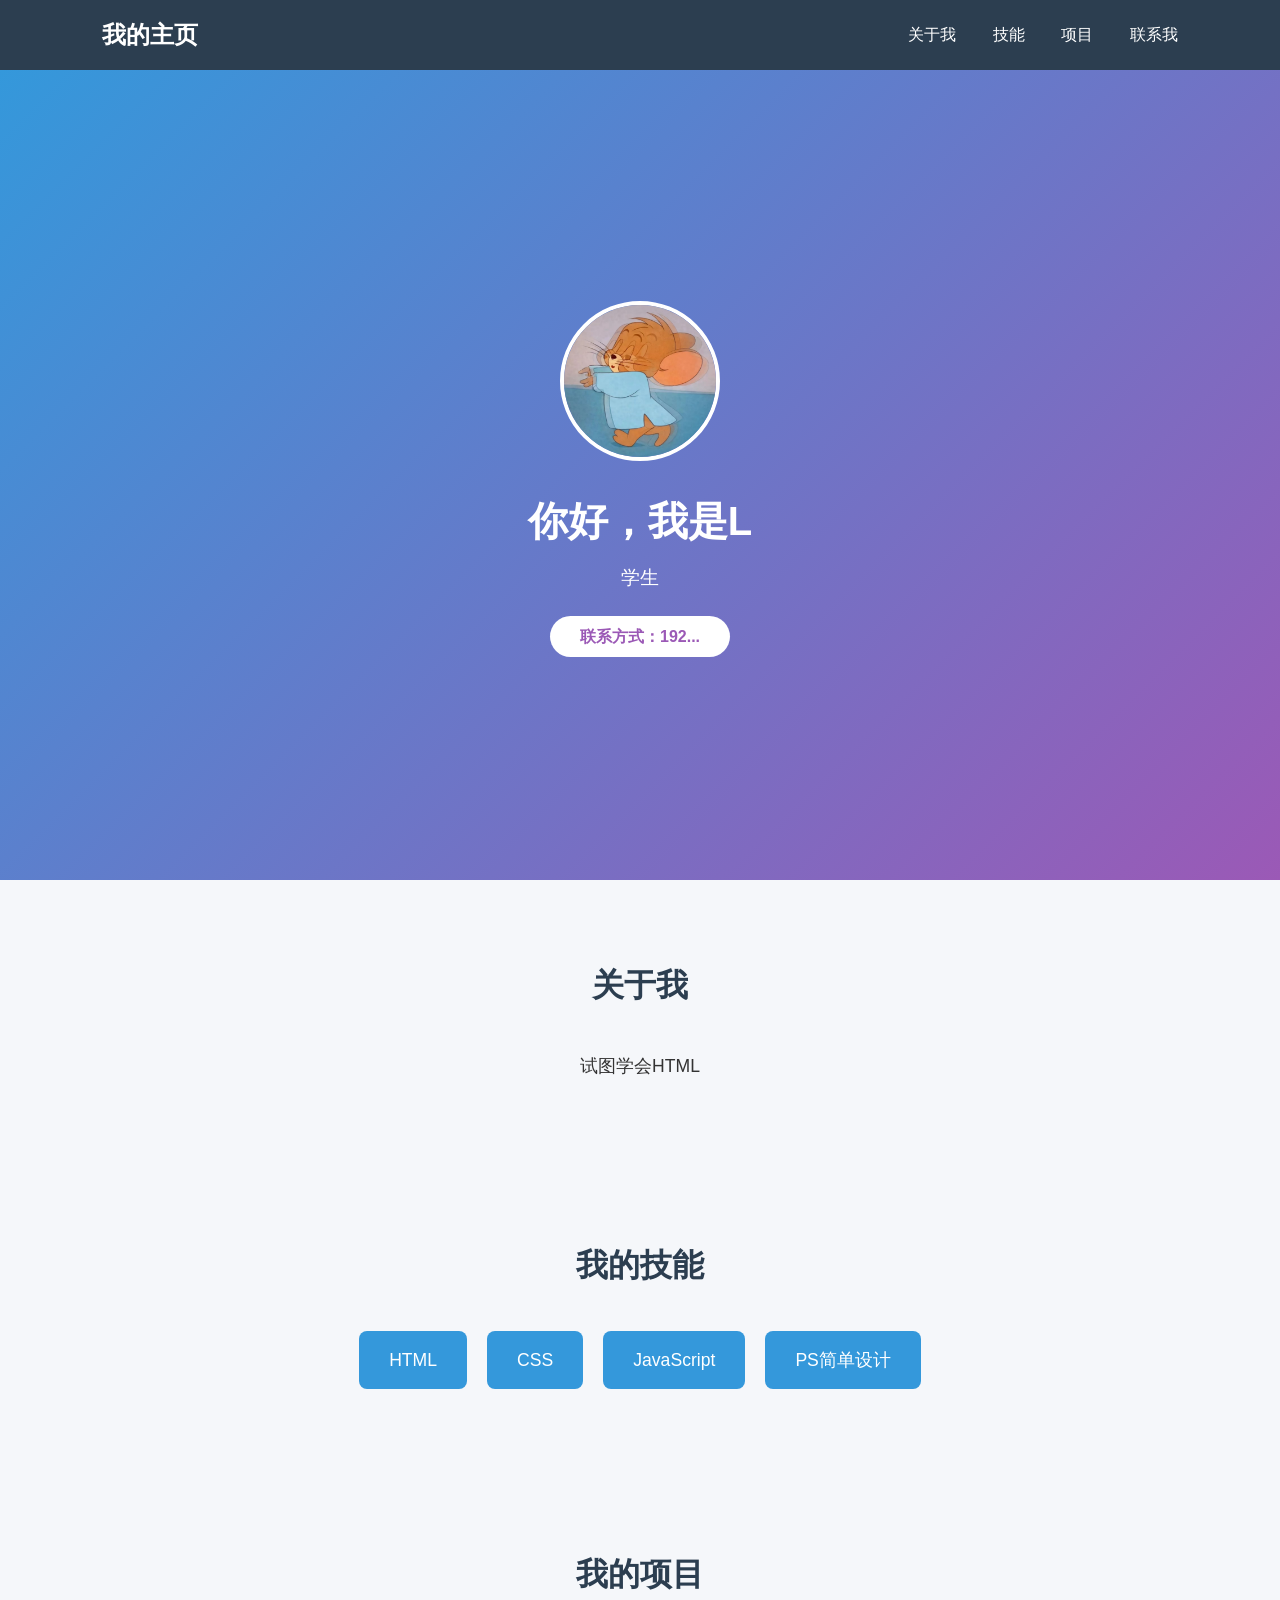
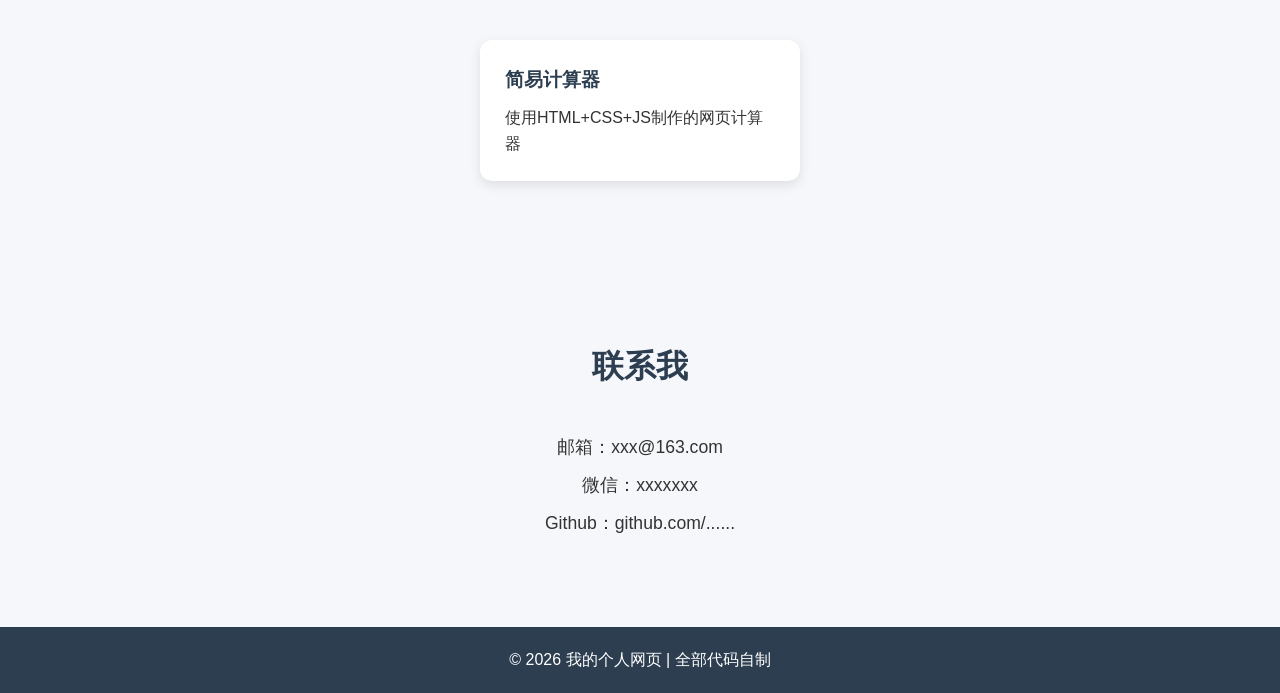
==== index.html @ bf197757 "Add files via upload" ====
<!DOCTYPE html>
<!-- 文档语言中文 -->
<html lang="zh-CN">
<head>
    <meta charset="UTF-8">
    <!-- 适配手机屏幕 -->
    <meta name="viewport" content="width=device-width, initial-scale=1.0">
    <!-- 网页标题，浏览器标签显示 -->
    <title>L的个人主页</title>
    <!-- 引入css样式文件 -->
    <link rel="stylesheet" href="style.css">
    <style>/* 全局重置，清除浏览器默认边距 */
* {
    margin: 0;
    padding: 0;
    box-sizing: border-box;
    font-family: "Microsoft YaHei", sans-serif;
}

html {
    scroll-behavior: smooth; /* 点击导航平滑滚动 */
}

body {
    background-color: #f5f7fa;
    color: #333;
    line-height: 1.6;
}

/* 导航栏 */
.navbar {
    background: #2c3e50;
    color: white;
    display: flex;
    justify-content: space-between;
    align-items: center;
    padding: 1rem 8%;
    position: sticky;
    top: 0;
    z-index: 99;
}
.nav-links a {
    color: white;
    text-decoration: none;
    margin-left: 2rem;
    transition: 0.3s;
}
.nav-links a:hover {
    color: #3498db;
}

/* 首页横幅 */
.hero {
    height: 90vh;
    background: linear-gradient(135deg, #3498db, #9b59b6);
    display: flex;
    align-items: center;
    justify-content: center;
    text-align: center;
    color: white;
}
.avatar {
    width: 160px;
    height: 160px;
    border-radius: 50%;
    border: 4px solid white;
    margin-bottom: 20px;
    object-fit: cover;
}
.hero h1 {
    font-size: 2.5rem;
    margin-bottom: 10px;
}
.hero p {
    font-size: 1.2rem;
    margin-bottom: 30px;
}
.btn {
    padding: 12px 30px;
    background: white;
    color: #9b59b6;
    text-decoration: none;
    border-radius: 30px;
    font-weight: bold;
    transition: 0.3s;
}
.btn:hover {
    background: #2c3e50;
    color: white;
}

/* 通用板块样式 */
.section {
    padding: 80px 8%;
    max-width: 1200px;
    margin: 0 auto;
}
.section-title {
    text-align: center;
    font-size: 2rem;
    margin-bottom: 40px;
    color: #2c3e50;
}
.about-text {
    font-size: 1.1rem;
    text-align: center;
    max-width: 800px;
    margin: 0 auto;
}

/* 技能布局 */
.skill-list {
    display: flex;
    gap: 20px;
    justify-content: center;
    flex-wrap: wrap;
}
.skill-item {
    background: #3498db;
    color: white;
    padding: 15px 30px;
    border-radius: 8px;
    font-size: 1.1rem;
}

/* 项目卡片 */
.project-box {
    display: flex;
    gap: 30px;
    justify-content: center;
    flex-wrap: wrap;
}
.project-card {
    background: white;
    width: 320px;
    padding: 25px;
    border-radius: 12px;
    box-shadow: 0 4px 12px rgba(0,0,0,0.1);
    transition: 0.3s;
}
.project-card:hover {
    transform: translateY(-8px);
}
.project-card h3 {
    margin-bottom: 10px;
    color: #2c3e50;
}

/* 联系板块 */
#contact {
    text-align: center;
    font-size: 1.1rem;
}
#contact p {
    margin: 10px 0;
}

/* 页脚 */
footer {
    background: #2c3e50;
    color: white;
    text-align: center;
    padding: 20px;
}

/* 手机适配（响应式） */
@media (max-width:768px) {
    .navbar {
        flex-direction: column;
        gap:15px;
    }
    .nav-links a {
        margin: 0 10px;
    }
    .hero h1 {
        font-size: 2rem;
    }
}
</style>
</head>
<body>
    <!-- 导航栏 -->
    <nav class="navbar">
        <h2 class="logo">我的主页</h2>
        <div class="nav-links">
            <a href="#about">关于我</a>
            <a href="#skill">技能</a>
            <a href="#project">项目</a>
            <a href="#contact">联系我</a>
        </div>
    </nav>

    <!-- 首页横幅 -->
    <header class="hero">
        <div class="hero-content">
            <img src="avatar.jpg" alt="头像" class="avatar">
            <h1>你好，我是L</h1>
            <p>学生</p>
            <a href="#contact" class="btn">联系方式：192...</a>
        </div>
    </header>

    <!-- 关于我 -->
    <section id="about" class="section">
        <h2 class="section-title">关于我</h2>
        <div class="about-text">
            <p>试图学会HTML</p>
        </div>
    </section>

    <!-- 技能板块 -->
    <section id="skill" class="section">
        <h2 class="section-title">我的技能</h2>
        <div class="skill-list">
            <div class="skill-item">HTML</div>
            <div class="skill-item">CSS</div>
            <div class="skill-item">JavaScript</div>
            <div class="skill-item">PS简单设计</div>
        </div>
    </section>

    <!-- 项目展示 -->
    <section id="project" class="section">
        <h2 class="section-title">我的项目</h2>
        <div class="project-box">
            <div class="project-card">
                <h3>简易计算器</h3>
                <p>使用HTML+CSS+JS制作的网页计算器</p>
            </div>
        </div>
    </section>

    <!-- 联系方式 -->
    <section id="contact" class="section">
        <h2 class="section-title">联系我</h2>
        <p>邮箱：xxx@163.com</p>
        <p>微信：xxxxxxx</p>
        <p>Github：github.com/......</p>
    </section>

    <!-- 页脚 -->
    <footer>
        <p>© 2026 我的个人网页 | 全部代码自制</p>
    </footer>

    <!-- 引入js交互文件 -->
    <script src="script.js"></script>
</body>
</html>
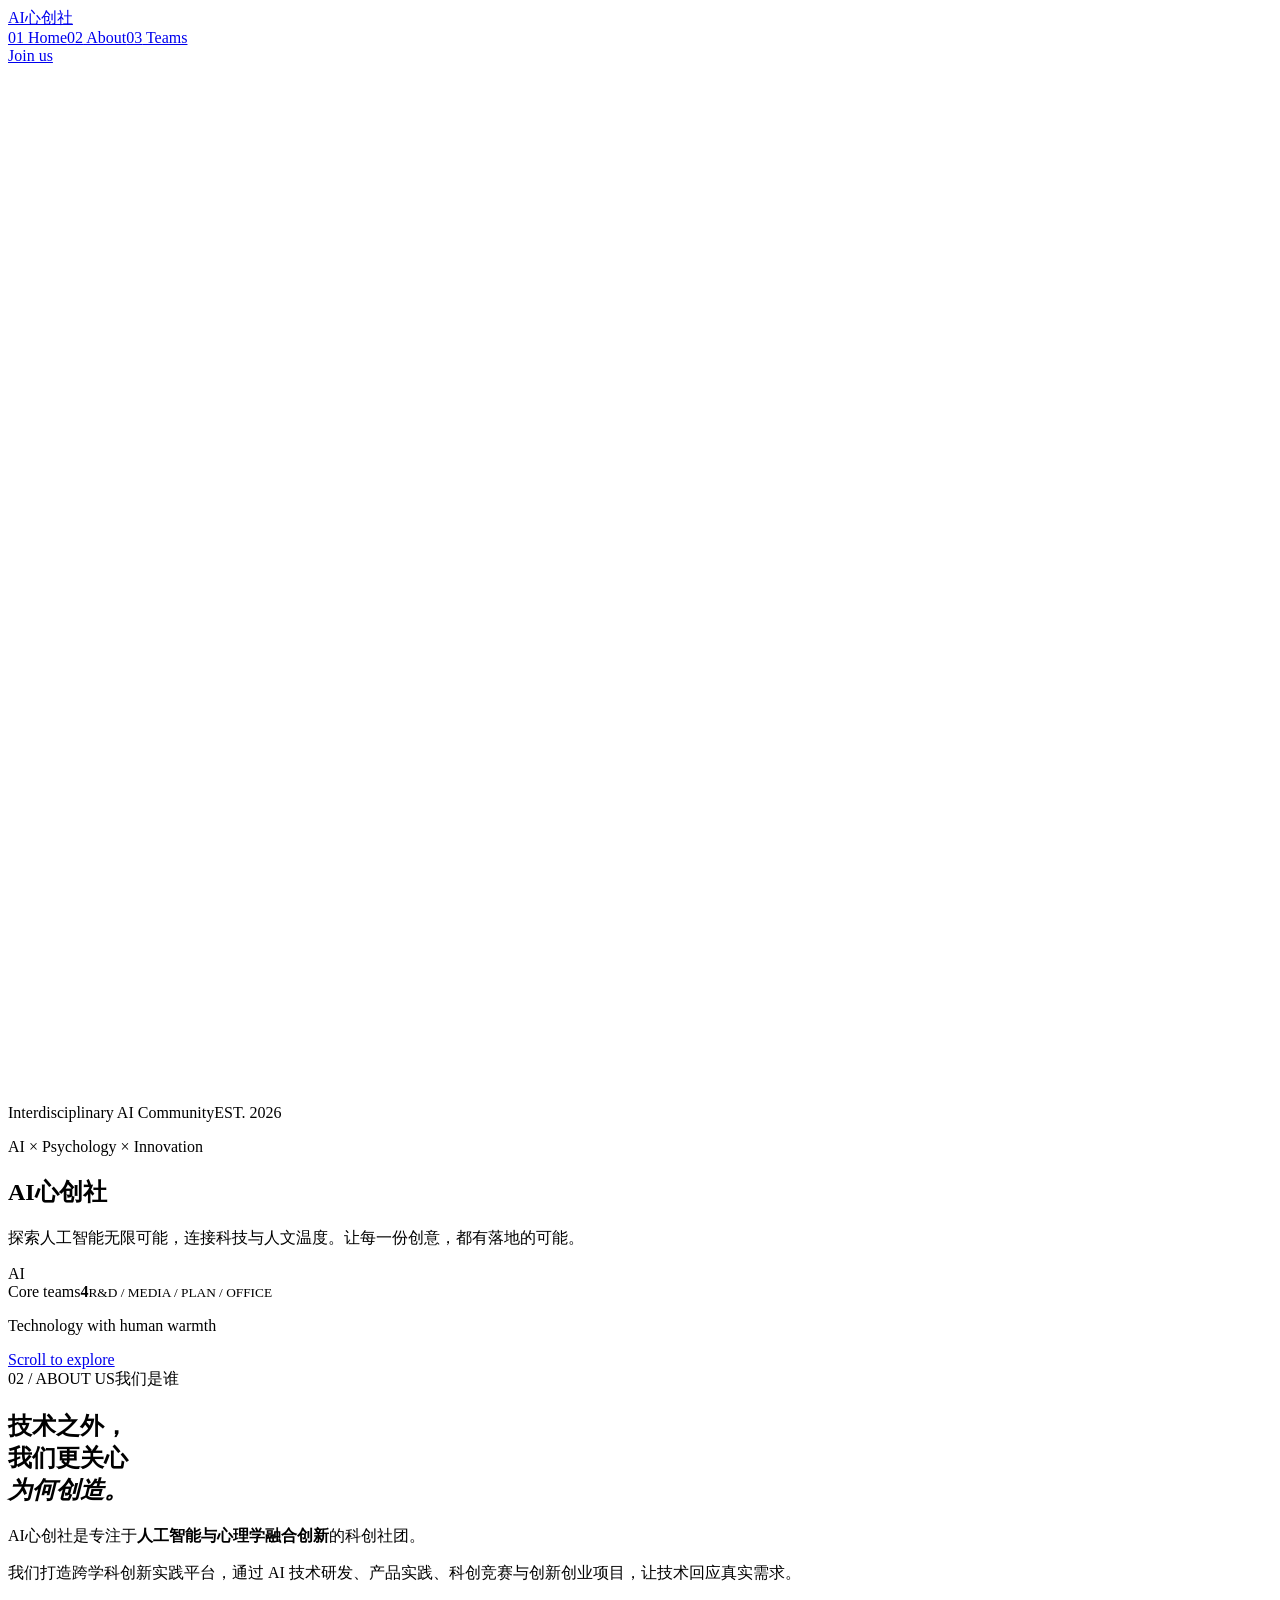
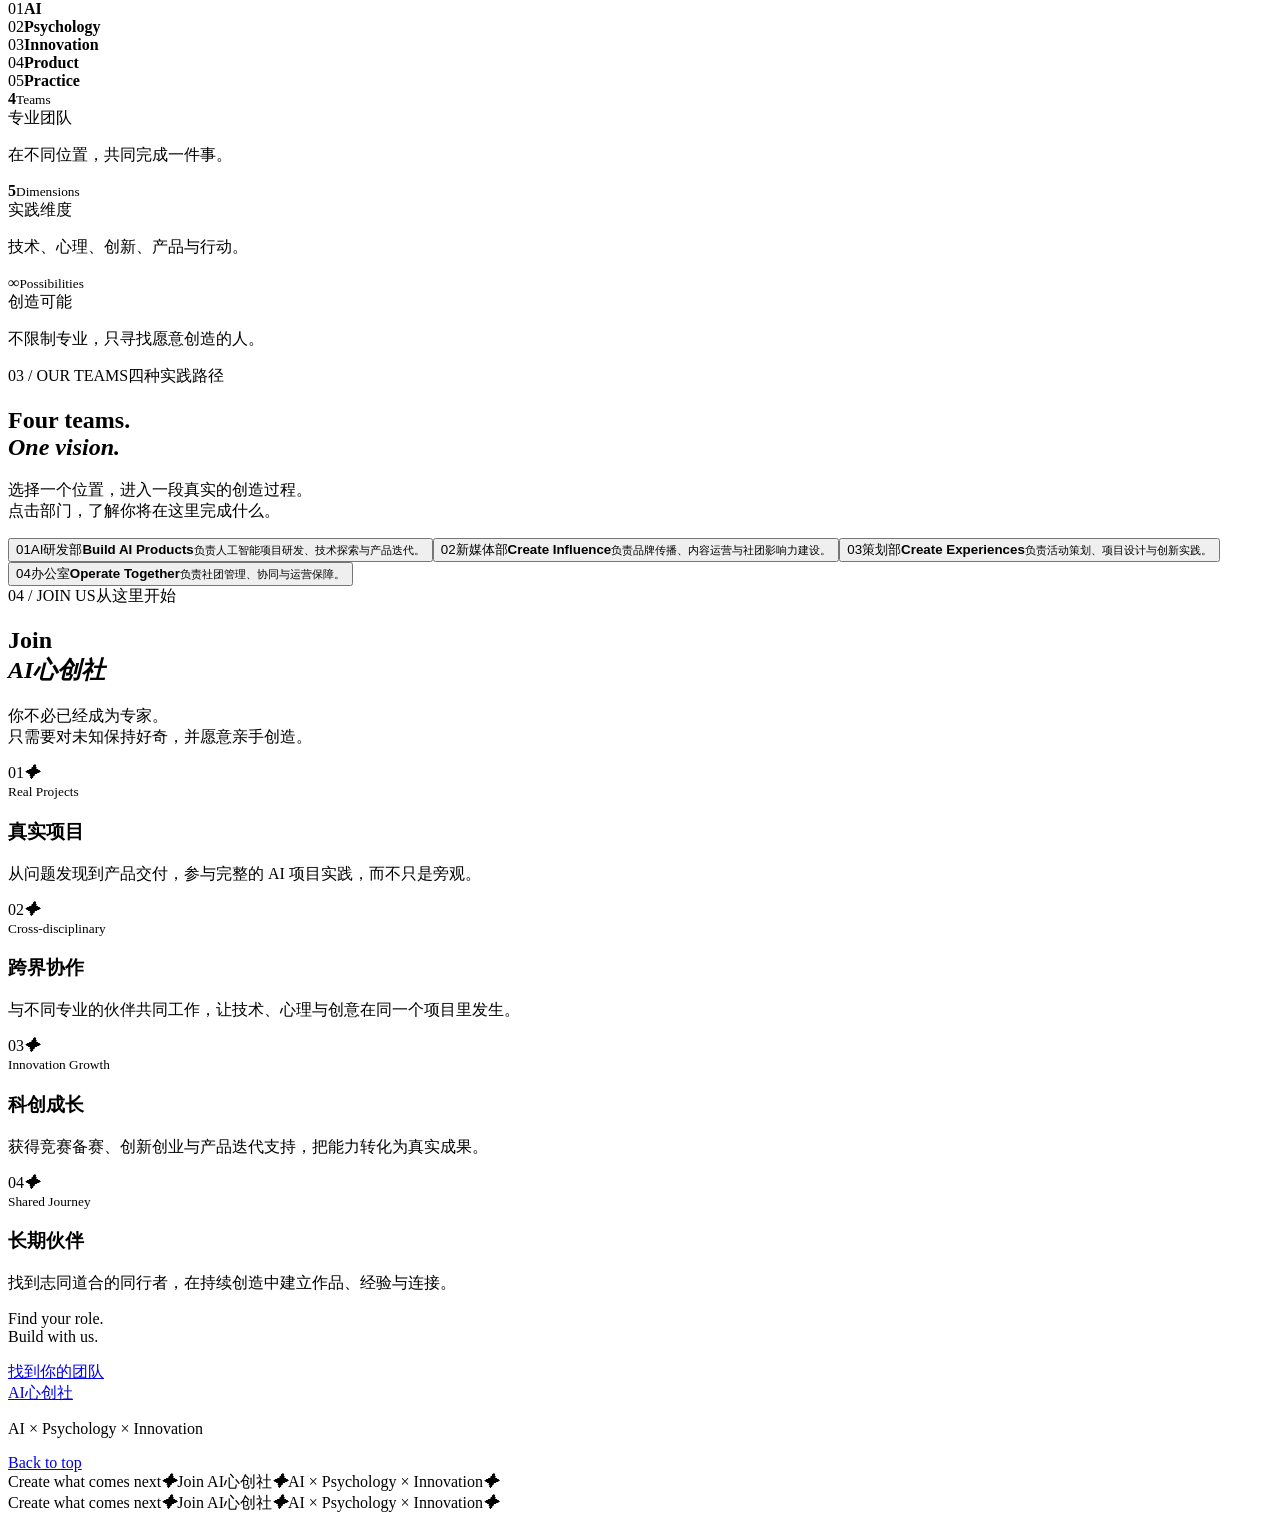
==== commit 8d6f190f: "Add files via upload" ====
--- a/index.html
+++ b/index.html
@@ -1,249 +1,595 @@
-<!DOCTYPE html>
-<!-- 文档语言中文 -->
-<html lang="zh-CN">
-<head>
-    <meta charset="UTF-8">
-    <!-- 适配手机屏幕 -->
-    <meta name="viewport" content="width=device-width, initial-scale=1.0">
-    <!-- 网页标题，浏览器标签显示 -->
-    <title>L的个人主页</title>
-    <!-- 引入css样式文件 -->
-    <link rel="stylesheet" href="style.css">
-    <style>/* 全局重置，清除浏览器默认边距 */
-* {
-    margin: 0;
-    padding: 0;
-    box-sizing: border-box;
-    font-family: "Microsoft YaHei", sans-serif;
-}
-
-html {
-    scroll-behavior: smooth; /* 点击导航平滑滚动 */
-}
-
-body {
-    background-color: #f5f7fa;
-    color: #333;
-    line-height: 1.6;
-}
-
-/* 导航栏 */
-.navbar {
-    background: #2c3e50;
-    color: white;
-    display: flex;
-    justify-content: space-between;
-    align-items: center;
-    padding: 1rem 8%;
-    position: sticky;
-    top: 0;
-    z-index: 99;
-}
-.nav-links a {
-    color: white;
-    text-decoration: none;
-    margin-left: 2rem;
-    transition: 0.3s;
-}
-.nav-links a:hover {
-    color: #3498db;
-}
-
-/* 首页横幅 */
-.hero {
-    height: 90vh;
-    background: linear-gradient(135deg, #3498db, #9b59b6);
-    display: flex;
-    align-items: center;
-    justify-content: center;
-    text-align: center;
-    color: white;
-}
-.avatar {
-    width: 160px;
-    height: 160px;
-    border-radius: 50%;
-    border: 4px solid white;
-    margin-bottom: 20px;
-    object-fit: cover;
-}
-.hero h1 {
-    font-size: 2.5rem;
-    margin-bottom: 10px;
-}
-.hero p {
-    font-size: 1.2rem;
-    margin-bottom: 30px;
-}
-.btn {
-    padding: 12px 30px;
-    background: white;
-    color: #9b59b6;
-    text-decoration: none;
-    border-radius: 30px;
-    font-weight: bold;
-    transition: 0.3s;
-}
-.btn:hover {
-    background: #2c3e50;
-    color: white;
-}
-
-/* 通用板块样式 */
-.section {
-    padding: 80px 8%;
-    max-width: 1200px;
-    margin: 0 auto;
-}
-.section-title {
-    text-align: center;
-    font-size: 2rem;
-    margin-bottom: 40px;
-    color: #2c3e50;
-}
-.about-text {
-    font-size: 1.1rem;
-    text-align: center;
-    max-width: 800px;
-    margin: 0 auto;
-}
-
-/* 技能布局 */
-.skill-list {
-    display: flex;
-    gap: 20px;
-    justify-content: center;
-    flex-wrap: wrap;
-}
-.skill-item {
-    background: #3498db;
-    color: white;
-    padding: 15px 30px;
-    border-radius: 8px;
-    font-size: 1.1rem;
-}
-
-/* 项目卡片 */
-.project-box {
-    display: flex;
-    gap: 30px;
-    justify-content: center;
-    flex-wrap: wrap;
-}
-.project-card {
-    background: white;
-    width: 320px;
-    padding: 25px;
-    border-radius: 12px;
-    box-shadow: 0 4px 12px rgba(0,0,0,0.1);
-    transition: 0.3s;
-}
-.project-card:hover {
-    transform: translateY(-8px);
-}
-.project-card h3 {
-    margin-bottom: 10px;
-    color: #2c3e50;
-}
-
-/* 联系板块 */
-#contact {
-    text-align: center;
-    font-size: 1.1rem;
-}
-#contact p {
-    margin: 10px 0;
-}
-
-/* 页脚 */
-footer {
-    background: #2c3e50;
-    color: white;
-    text-align: center;
-    padding: 20px;
-}
-
-/* 手机适配（响应式） */
-@media (max-width:768px) {
-    .navbar {
-        flex-direction: column;
-        gap:15px;
-    }
-    .nav-links a {
-        margin: 0 10px;
-    }
-    .hero h1 {
-        font-size: 2rem;
-    }
-}
-</style>
-</head>
-<body>
-    <!-- 导航栏 -->
-    <nav class="navbar">
-        <h2 class="logo">我的主页</h2>
-        <div class="nav-links">
-            <a href="#about">关于我</a>
-            <a href="#skill">技能</a>
-            <a href="#project">项目</a>
-            <a href="#contact">联系我</a>
-        </div>
-    </nav>
-
-    <!-- 首页横幅 -->
-    <header class="hero">
-        <div class="hero-content">
-            <img src="avatar.jpg" alt="头像" class="avatar">
-            <h1>你好，我是L</h1>
-            <p>学生</p>
-            <a href="#contact" class="btn">联系方式：192...</a>
-        </div>
-    </header>
-
-    <!-- 关于我 -->
-    <section id="about" class="section">
-        <h2 class="section-title">关于我</h2>
-        <div class="about-text">
-            <p>试图学会HTML</p>
-        </div>
-    </section>
-
-    <!-- 技能板块 -->
-    <section id="skill" class="section">
-        <h2 class="section-title">我的技能</h2>
-        <div class="skill-list">
-            <div class="skill-item">HTML</div>
-            <div class="skill-item">CSS</div>
-            <div class="skill-item">JavaScript</div>
-            <div class="skill-item">PS简单设计</div>
-        </div>
-    </section>
-
-    <!-- 项目展示 -->
-    <section id="project" class="section">
-        <h2 class="section-title">我的项目</h2>
-        <div class="project-box">
-            <div class="project-card">
-                <h3>简易计算器</h3>
-                <p>使用HTML+CSS+JS制作的网页计算器</p>
-            </div>
-        </div>
-    </section>
-
-    <!-- 联系方式 -->
-    <section id="contact" class="section">
-        <h2 class="section-title">联系我</h2>
-        <p>邮箱：xxx@163.com</p>
-        <p>微信：xxxxxxx</p>
-        <p>Github：github.com/......</p>
-    </section>
-
-    <!-- 页脚 -->
-    <footer>
-        <p>© 2026 我的个人网页 | 全部代码自制</p>
-    </footer>
-
-    <!-- 引入js交互文件 -->
-    <script src="script.js"></script>
-</body>
-</html>+<!doctype html>
+
+<html lang="zh-CN">
+  <head>
+    <meta http-equiv="Content-Type" content="text/html; charset=UTF-8" />
+    <meta name="viewport" content="width=device-width, initial-scale=1" />
+    <script src="./data.js"></script>
+    <link
+      rel="stylesheet"
+      href="/_next/static/chunks/10zyh~4ji06.q.css"
+      data-precedence="next"
+    />
+    <link
+      rel="preload"
+      as="script"
+      fetchpriority="low"
+      href="/_next/static/chunks/0-t57aycj0uqz.js"
+    />
+    <script
+      src="/_next/static/chunks/0.9kuvj2efgbu.js"
+      async=""
+    ></script>
+    <script
+      src="/_next/static/chunks/10mplx1qo1yfm.js"
+      async=""
+    ></script>
+    <script
+      src="/_next/static/chunks/turbopack-0pzf0-80nv63_.js"
+      async=""
+    ></script>
+    <script
+      src="/_next/static/chunks/0os4r2b_q-rny.js"
+      async=""
+    ></script>
+    <script
+      src="/_next/static/chunks/0_m5zs.unm5ku.js"
+      async=""
+    ></script>
+    <title>AI心创社｜AI × Psychology × Innovation</title>
+    <meta
+      name="description"
+      content="AI心创社是专注人工智能与心理学融合创新的高校科创社团，连接科技、人文与真实创造。"
+    />
+    <script
+      src="/_next/static/chunks/03~yq9q893hmn.js"
+      nomodule=""
+    ></script>
+  </head>
+  <body>
+    <div hidden=""><!--$--><!--/$--></div>
+    <main>
+      <nav class="site-nav" aria-label="主导航">
+        <a
+          class="brand-mark"
+          href="./#home"
+          aria-label="AI心创社首页"
+          ><span class="mark-grid" aria-hidden="true"
+            ><i></i><i></i><i></i><i></i></span
+          ><span>AI心创社</span></a
+        >
+        <div class="nav-links">
+          <a href="./#home"
+            ><span>01</span> Home</a
+          ><a href="./#about"
+            ><span>02</span> About</a
+          ><a href="./#teams"
+            ><span>03</span> Teams</a
+          >
+        </div>
+        <a class="nav-join" href="./#join"
+          >Join us<span
+            class="css-arrow css-arrow-down-right"
+            aria-hidden="true"
+          ></span
+        ></a>
+      </nav>
+      <section
+        class="hero cosmic-hero"
+        id="home"
+        aria-labelledby="hero-title"
+        style="
+          --title-rx: -1.9847022162543404deg;
+          --title-ry: 0.418448223920446deg;
+          --title-x: 0.7173398124350503px;
+          --title-y: 3.5724639892578125px;
+        "
+      >
+        <canvas
+          class="hero-canvas"
+          aria-hidden="true"
+          width="2105"
+          height="1035"
+        ></canvas>
+        <div class="hero-horizon" aria-hidden="true"></div>
+        <div class="hero-kicker hero-enter">
+          <span>Interdisciplinary AI Community</span><span>EST. 2026</span>
+        </div>
+        <div class="hero-title-wrap">
+          <p class="hero-formula hero-enter">
+            AI <span>×</span> Psychology <span>×</span> Innovation
+          </p>
+          <h1 id="hero-title" class="hero-title interactive-title hero-enter">
+            <span class="hero-char" style="--char-index: 0">A</span
+            ><span class="hero-char" style="--char-index: 1">I</span
+            ><span class="hero-char" style="--char-index: 2">心</span
+            ><span class="hero-char" style="--char-index: 3">创</span
+            ><span class="hero-char" style="--char-index: 4">社</span>
+          </h1>
+          <p class="hero-summary hero-enter">
+            探索人工智能无限可能，连接科技与人文温度。<span
+              >让每一份创意，都有落地的可能。</span
+            >
+          </p>
+        </div>
+        <div class="hero-mobile-interface" aria-hidden="true">
+          <div class="hero-mobile-orbit">
+            <span>AI</span><i></i><i></i><i></i>
+          </div>
+          <div class="hero-mobile-readout">
+            <span>Core teams</span><strong>4</strong
+            ><small>R&amp;D / MEDIA / PLAN / OFFICE</small>
+          </div>
+        </div>
+        <div class="hero-bottom hero-enter">
+          <p class="hero-footnote">Technology with human warmth</p>
+          <a
+            class="scroll-cue hero-enter"
+            href="./#about"
+            ><span>Scroll to explore</span><i aria-hidden="true"></i
+          ></a>
+        </div>
+      </section>
+      <section class="about-section" id="about" aria-labelledby="about-title">
+        <div class="section-index is-visible" data-reveal="true">
+          <span>02 / ABOUT US</span><span>我们是谁</span>
+        </div>
+        <div class="about-intro">
+          <h2
+            id="about-title"
+            class="shiny-heading shiny-heading-about is-visible"
+            data-reveal="true"
+          >
+            技术之外，<br />我们更关心<br /><em>为何创造。</em>
+          </h2>
+          <div class="about-copy is-visible" data-reveal="true">
+            <p>
+              AI心创社是专注于<strong>人工智能与心理学融合创新</strong>的科创社团。
+            </p>
+            <p>
+              我们打造跨学科创新实践平台，通过 AI
+              技术研发、产品实践、科创竞赛与创新创业项目，让技术回应真实需求。
+            </p>
+          </div>
+        </div>
+        <div class="about-words" aria-label="核心关键词">
+          <div
+            class="word-row is-visible"
+            data-reveal="true"
+            style="--delay: 0ms"
+          >
+            <span>0<!-- -->1</span><strong>AI</strong
+            ><i class="css-arrow css-arrow-up-right" aria-hidden="true"></i>
+          </div>
+          <div
+            class="word-row is-visible"
+            data-reveal="true"
+            style="--delay: 70ms"
+          >
+            <span>0<!-- -->2</span><strong>Psychology</strong
+            ><i class="css-arrow css-arrow-up-right" aria-hidden="true"></i>
+          </div>
+          <div
+            class="word-row is-visible"
+            data-reveal="true"
+            style="--delay: 140ms"
+          >
+            <span>0<!-- -->3</span><strong>Innovation</strong
+            ><i class="css-arrow css-arrow-up-right" aria-hidden="true"></i>
+          </div>
+          <div
+            class="word-row is-visible"
+            data-reveal="true"
+            style="--delay: 210ms"
+          >
+            <span>0<!-- -->4</span><strong>Product</strong
+            ><i class="css-arrow css-arrow-up-right" aria-hidden="true"></i>
+          </div>
+          <div
+            class="word-row is-visible"
+            data-reveal="true"
+            style="--delay: 280ms"
+          >
+            <span>0<!-- -->5</span><strong>Practice</strong
+            ><i class="css-arrow css-arrow-up-right" aria-hidden="true"></i>
+          </div>
+        </div>
+        <div class="about-metrics">
+          <article data-reveal="true" class="is-visible">
+            <div class="metric-value">
+              <strong>4</strong><small>Teams</small>
+            </div>
+            <span>专业团队</span>
+            <p>在不同位置，共同完成一件事。</p>
+          </article>
+          <article data-reveal="true" class="is-visible">
+            <div class="metric-value">
+              <strong>5</strong><small>Dimensions</small>
+            </div>
+            <span>实践维度</span>
+            <p>技术、心理、创新、产品与行动。</p>
+          </article>
+          <article data-reveal="true" class="is-visible">
+            <div class="metric-value">
+              <strong>∞</strong><small>Possibilities</small>
+            </div>
+            <span>创造可能</span>
+            <p>不限制专业，只寻找愿意创造的人。</p>
+          </article>
+        </div>
+      </section>
+      <section class="teams-section" id="teams" aria-labelledby="teams-title">
+        <div class="teams-sparkles" aria-hidden="true">
+          <i
+            style="
+              --spark-x: 7%;
+              --spark-y: 13%;
+              --spark-size: 3px;
+              --spark-delay: -1.2s;
+              --spark-duration: 4.8s;
+            "
+          ></i
+          ><i
+            style="
+              --spark-x: 18%;
+              --spark-y: 32%;
+              --spark-size: 2px;
+              --spark-delay: -3.4s;
+              --spark-duration: 6.1s;
+            "
+          ></i
+          ><i
+            style="
+              --spark-x: 31%;
+              --spark-y: 18%;
+              --spark-size: 4px;
+              --spark-delay: -2.1s;
+              --spark-duration: 5.4s;
+            "
+          ></i
+          ><i
+            style="
+              --spark-x: 43%;
+              --spark-y: 42%;
+              --spark-size: 2px;
+              --spark-delay: -4.7s;
+              --spark-duration: 6.8s;
+            "
+          ></i
+          ><i
+            style="
+              --spark-x: 57%;
+              --spark-y: 11%;
+              --spark-size: 3px;
+              --spark-delay: -0.8s;
+              --spark-duration: 5.9s;
+            "
+          ></i
+          ><i
+            style="
+              --spark-x: 69%;
+              --spark-y: 29%;
+              --spark-size: 2px;
+              --spark-delay: -5.2s;
+              --spark-duration: 7.1s;
+            "
+          ></i
+          ><i
+            style="
+              --spark-x: 84%;
+              --spark-y: 16%;
+              --spark-size: 4px;
+              --spark-delay: -2.9s;
+              --spark-duration: 5.2s;
+            "
+          ></i
+          ><i
+            style="
+              --spark-x: 92%;
+              --spark-y: 39%;
+              --spark-size: 2px;
+              --spark-delay: -1.7s;
+              --spark-duration: 6.4s;
+            "
+          ></i
+          ><i
+            style="
+              --spark-x: 12%;
+              --spark-y: 61%;
+              --spark-size: 2px;
+              --spark-delay: -4.1s;
+              --spark-duration: 5.7s;
+            "
+          ></i
+          ><i
+            style="
+              --spark-x: 27%;
+              --spark-y: 76%;
+              --spark-size: 4px;
+              --spark-delay: -2.5s;
+              --spark-duration: 6.6s;
+            "
+          ></i
+          ><i
+            style="
+              --spark-x: 48%;
+              --spark-y: 67%;
+              --spark-size: 3px;
+              --spark-delay: -5.6s;
+              --spark-duration: 7.2s;
+            "
+          ></i
+          ><i
+            style="
+              --spark-x: 63%;
+              --spark-y: 83%;
+              --spark-size: 2px;
+              --spark-delay: -1.4s;
+              --spark-duration: 5.5s;
+            "
+          ></i
+          ><i
+            style="
+              --spark-x: 78%;
+              --spark-y: 62%;
+              --spark-size: 3px;
+              --spark-delay: -3.8s;
+              --spark-duration: 6.2s;
+            "
+          ></i
+          ><i
+            style="
+              --spark-x: 89%;
+              --spark-y: 79%;
+              --spark-size: 4px;
+              --spark-delay: -0.4s;
+              --spark-duration: 5.8s;
+            "
+          ></i>
+        </div>
+        <div class="section-index dark-index is-visible" data-reveal="true">
+          <span>03 / OUR TEAMS</span><span>四种实践路径</span>
+        </div>
+        <div class="teams-heading">
+          <h2
+            id="teams-title"
+            class="shiny-heading shiny-heading-teams is-visible"
+            data-reveal="true"
+          >
+            Four teams.<br /><em>One vision.</em>
+          </h2>
+          <p data-reveal="true" class="is-visible">
+            选择一个位置，进入一段真实的创造过程。<br />点击部门，了解你将在这里完成什么。
+          </p>
+        </div>
+        <div class="department-list">
+          <button
+            class="department-row is-visible"
+            type="button"
+            data-reveal="true"
+            style="--delay: 0ms"
+            aria-label="查看AI研发部详情"
+          >
+            <span class="department-number">01</span
+            ><span class="department-name">AI研发部</span
+            ><span class="department-info"
+              ><strong>Build AI Products</strong
+              ><small>负责人工智能项目研发、技术探索与产品迭代。</small></span
+            ><span
+              class="department-arrow css-arrow css-arrow-up-right"
+              aria-hidden="true"
+            ></span></button
+          ><button
+            class="department-row is-visible"
+            type="button"
+            data-reveal="true"
+            style="--delay: 80ms"
+            aria-label="查看新媒体部详情"
+          >
+            <span class="department-number">02</span
+            ><span class="department-name">新媒体部</span
+            ><span class="department-info"
+              ><strong>Create Influence</strong
+              ><small>负责品牌传播、内容运营与社团影响力建设。</small></span
+            ><span
+              class="department-arrow css-arrow css-arrow-up-right"
+              aria-hidden="true"
+            ></span></button
+          ><button
+            class="department-row is-visible"
+            type="button"
+            data-reveal="true"
+            style="--delay: 160ms"
+            aria-label="查看策划部详情"
+          >
+            <span class="department-number">03</span
+            ><span class="department-name">策划部</span
+            ><span class="department-info"
+              ><strong>Create Experiences</strong
+              ><small>负责活动策划、项目设计与创新实践。</small></span
+            ><span
+              class="department-arrow css-arrow css-arrow-up-right"
+              aria-hidden="true"
+            ></span></button
+          ><button
+            class="department-row is-visible"
+            type="button"
+            data-reveal="true"
+            style="--delay: 240ms"
+            aria-label="查看办公室详情"
+          >
+            <span class="department-number">04</span
+            ><span class="department-name">办公室</span
+            ><span class="department-info"
+              ><strong>Operate Together</strong
+              ><small>负责社团管理、协同与运营保障。</small></span
+            ><span
+              class="department-arrow css-arrow css-arrow-up-right"
+              aria-hidden="true"
+            ></span>
+          </button>
+        </div>
+      </section>
+      <section class="join-section" id="join" aria-labelledby="join-title">
+        <div class="join-top">
+          <div class="section-index join-index is-visible" data-reveal="true">
+            <span>04 / JOIN US</span><span>从这里开始</span>
+          </div>
+          <h2
+            id="join-title"
+            class="shiny-heading shiny-heading-join is-visible"
+            data-reveal="true"
+          >
+            Join<br /><em>AI心创社</em>
+          </h2>
+          <p class="join-lead is-visible" data-reveal="true">
+            你不必已经成为专家。<br />只需要对未知保持好奇，并愿意亲手创造。
+          </p>
+        </div>
+        <div class="benefit-grid">
+          <article
+            class="benefit-card is-visible"
+            data-reveal="true"
+            style="--delay: 0ms"
+          >
+            <div><span>01</span><i aria-hidden="true">✦</i></div>
+            <small>Real Projects</small>
+            <h3>真实项目</h3>
+            <p>从问题发现到产品交付，参与完整的 AI 项目实践，而不只是旁观。</p>
+          </article>
+          <article
+            class="benefit-card is-visible"
+            data-reveal="true"
+            style="--delay: 80ms"
+          >
+            <div><span>02</span><i aria-hidden="true">✦</i></div>
+            <small>Cross-disciplinary</small>
+            <h3>跨界协作</h3>
+            <p>
+              与不同专业的伙伴共同工作，让技术、心理与创意在同一个项目里发生。
+            </p>
+          </article>
+          <article
+            class="benefit-card is-visible"
+            data-reveal="true"
+            style="--delay: 160ms"
+          >
+            <div><span>03</span><i aria-hidden="true">✦</i></div>
+            <small>Innovation Growth</small>
+            <h3>科创成长</h3>
+            <p>获得竞赛备赛、创新创业与产品迭代支持，把能力转化为真实成果。</p>
+          </article>
+          <article
+            class="benefit-card is-visible"
+            data-reveal="true"
+            style="--delay: 240ms"
+          >
+            <div><span>04</span><i aria-hidden="true">✦</i></div>
+            <small>Shared Journey</small>
+            <h3>长期伙伴</h3>
+            <p>找到志同道合的同行者，在持续创造中建立作品、经验与连接。</p>
+          </article>
+        </div>
+        <div class="closing-statement is-visible" data-reveal="true">
+          <p>Find your role.<br />Build with us.</p>
+          <a href="./#teams"
+            >找到你的团队<span
+              class="css-arrow css-arrow-up-right"
+              aria-hidden="true"
+            ></span
+          ></a>
+        </div>
+        <footer>
+          <a
+            class="brand-mark footer-mark"
+            href="./#home"
+            ><span class="mark-grid" aria-hidden="true"
+              ><i></i><i></i><i></i><i></i></span
+            ><span>AI心创社</span></a
+          >
+          <p>AI × Psychology × Innovation</p>
+          <a href="./#home"
+            >Back to top<span
+              class="css-arrow css-arrow-up"
+              aria-hidden="true"
+            ></span
+          ></a>
+        </footer>
+        <div class="footer-motion" aria-label="创造下一种可能，加入AI心创社">
+          <div class="footer-motion-track" aria-hidden="true">
+            <div class="footer-motion-group">
+              <span>Create what comes next</span><i>✦</i
+              ><span>Join AI心创社</span><i>✦</i
+              ><span>AI × Psychology × Innovation</span><i>✦</i>
+            </div>
+            <div class="footer-motion-group">
+              <span>Create what comes next</span><i>✦</i
+              ><span>Join AI心创社</span><i>✦</i
+              ><span>AI × Psychology × Innovation</span><i>✦</i>
+            </div>
+          </div>
+          <div class="footer-motion-scan" aria-hidden="true"></div>
+        </div>
+      </section>
+    </main>
+    <!--$--><!--/$-->
+    <script
+      src="/_next/static/chunks/0-t57aycj0uqz.js"
+      id="_R_"
+      async=""
+    ></script>
+    <script>
+      (self.__next_f = self.__next_f || []).push([0]);
+    </script>
+    <script>
+      self.__next_f.push([
+        1,
+        '1:"$Sreact.fragment"\n2:I[28270,["/_next/static/chunks/0os4r2b_q-rny.js"],"default"]\n3:I[7640,["/_next/static/chunks/0os4r2b_q-rny.js"],"default"]\n4:I[22789,["/_next/static/chunks/0os4r2b_q-rny.js"],"ClientPageRoot"]\n5:I[31713,["/_next/static/chunks/0os4r2b_q-rny.js","/_next/static/chunks/0_m5zs.unm5ku.js"],"default"]\n8:I[84080,["/_next/static/chunks/0os4r2b_q-rny.js"],"OutletBoundary"]\n9:"$Sreact.suspense"\nb:I[84080,["/_next/static/chunks/0os4r2b_q-rny.js"],"ViewportBoundary"]\nd:I[84080,["/_next/static/chunks/0os4r2b_q-rny.js"],"MetadataBoundary"]\nf:I[48574,["/_next/static/chunks/0os4r2b_q-rny.js"],"default",1]\n:HL["/_next/static/chunks/10zyh~4ji06.q.css","style"]\n',
+      ]);
+    </script>
+    <script>
+      self.__next_f.push([
+        1,
+        '0:{"P":null,"c":["",""],"q":"","i":false,"f":[[["",{"children":["__PAGE__",{}]},"$undefined","$undefined",16],[["$","$1","c",{"children":[[["$","link","0",{"rel":"stylesheet","href":"/_next/static/chunks/10zyh~4ji06.q.css","precedence":"next","crossOrigin":"$undefined","nonce":"$undefined"}],["$","script","script-0",{"src":"/_next/static/chunks/0os4r2b_q-rny.js","async":true,"nonce":"$undefined"}]],["$","html",null,{"lang":"zh-CN","children":["$","body",null,{"children":["$","$L2",null,{"parallelRouterKey":"children","error":"$undefined","errorStyles":"$undefined","errorScripts":"$undefined","template":["$","$L3",null,{}],"templateStyles":"$undefined","templateScripts":"$undefined","notFound":[[["$","title",null,{"children":"404: This page could not be found."}],["$","div",null,{"style":{"fontFamily":"system-ui,\\"Segoe UI\\",Roboto,Helvetica,Arial,sans-serif,\\"Apple Color Emoji\\",\\"Segoe UI Emoji\\"","height":"100vh","textAlign":"center","display":"flex","flexDirection":"column","alignItems":"center","justifyContent":"center"},"children":["$","div",null,{"children":[["$","style",null,{"dangerouslySetInnerHTML":{"__html":"body{color:#000;background:#fff;margin:0}.next-error-h1{border-right:1px solid rgba(0,0,0,.3)}@media (prefers-color-scheme:dark){body{color:#fff;background:#000}.next-error-h1{border-right:1px solid rgba(255,255,255,.3)}}"}}],["$","h1",null,{"className":"next-error-h1","style":{"display":"inline-block","margin":"0 20px 0 0","padding":"0 23px 0 0","fontSize":24,"fontWeight":500,"verticalAlign":"top","lineHeight":"49px"},"children":404}],["$","div",null,{"style":{"display":"inline-block"},"children":["$","h2",null,{"style":{"fontSize":14,"fontWeight":400,"lineHeight":"49px","margin":0},"children":"This page could not be found."}]}]]}]}]],[]],"forbidden":"$undefined","unauthorized":"$undefined"}]}]}]]}],{"children":[["$","$1","c",{"children":[["$","$L4",null,{"Component":"$5","serverProvidedParams":{"searchParams":{},"params":{},"promises":["$@6","$@7"]}}],[["$","script","script-0",{"src":"/_next/static/chunks/0_m5zs.unm5ku.js","async":true,"nonce":"$undefined"}]],["$","$L8",null,{"children":["$","$9",null,{"name":"Next.MetadataOutlet","children":"$@a"}]}]]}],{},null,false,null]},null,false,null],["$","$1","h",{"children":[null,["$","$Lb",null,{"children":"$Lc"}],["$","div",null,{"hidden":true,"children":["$","$Ld",null,{"children":["$","$9",null,{"name":"Next.Metadata","children":"$Le"}]}]}],null]}],false]],"m":"$undefined","G":["$f",[["$","link","0",{"rel":"stylesheet","href":"/_next/static/chunks/10zyh~4ji06.q.css","precedence":"next","crossOrigin":"$undefined","nonce":"$undefined"}]]],"S":true,"h":null,"s":"$undefined","l":"$undefined","p":"$undefined","d":"$undefined","b":"ixcg5j-PX40xNrWGOPCKy"}\n',
+      ]);
+    </script>
+    <script>
+      self.__next_f.push([
+        1,
+        '6:{}\n7:"$0:f:0:1:1:children:0:props:children:0:props:serverProvidedParams:params"\n',
+      ]);
+    </script>
+    <script>
+      self.__next_f.push([
+        1,
+        'c:[["$","meta","0",{"charSet":"utf-8"}],["$","meta","1",{"name":"viewport","content":"width=device-width, initial-scale=1"}]]\n',
+      ]);
+    </script>
+    <script>
+      self.__next_f.push([
+        1,
+        'a:null\ne:[["$","title","0",{"children":"AI心创社｜AI × Psychology × Innovation"}],["$","meta","1",{"name":"description","content":"AI心创社是专注人工智能与心理学融合创新的高校科创社团，连接科技、人文与真实创造。"}]]\n',
+      ]);
+    </script>
+    <next-route-announcer style="position: absolute"
+      ><template shadowrootmode="open"
+        ><div
+          aria-live="assertive"
+          id="__next-route-announcer__"
+          role="alert"
+          style="
+            position: absolute;
+            border: 0px;
+            height: 1px;
+            margin: -1px;
+            padding: 0px;
+            width: 1px;
+            clip: rect(0px, 0px, 0px, 0px);
+            overflow: hidden;
+            white-space: nowrap;
+            overflow-wrap: normal;
+          "
+        ></div></template
+    ></next-route-announcer>
+  </body>
+</html>
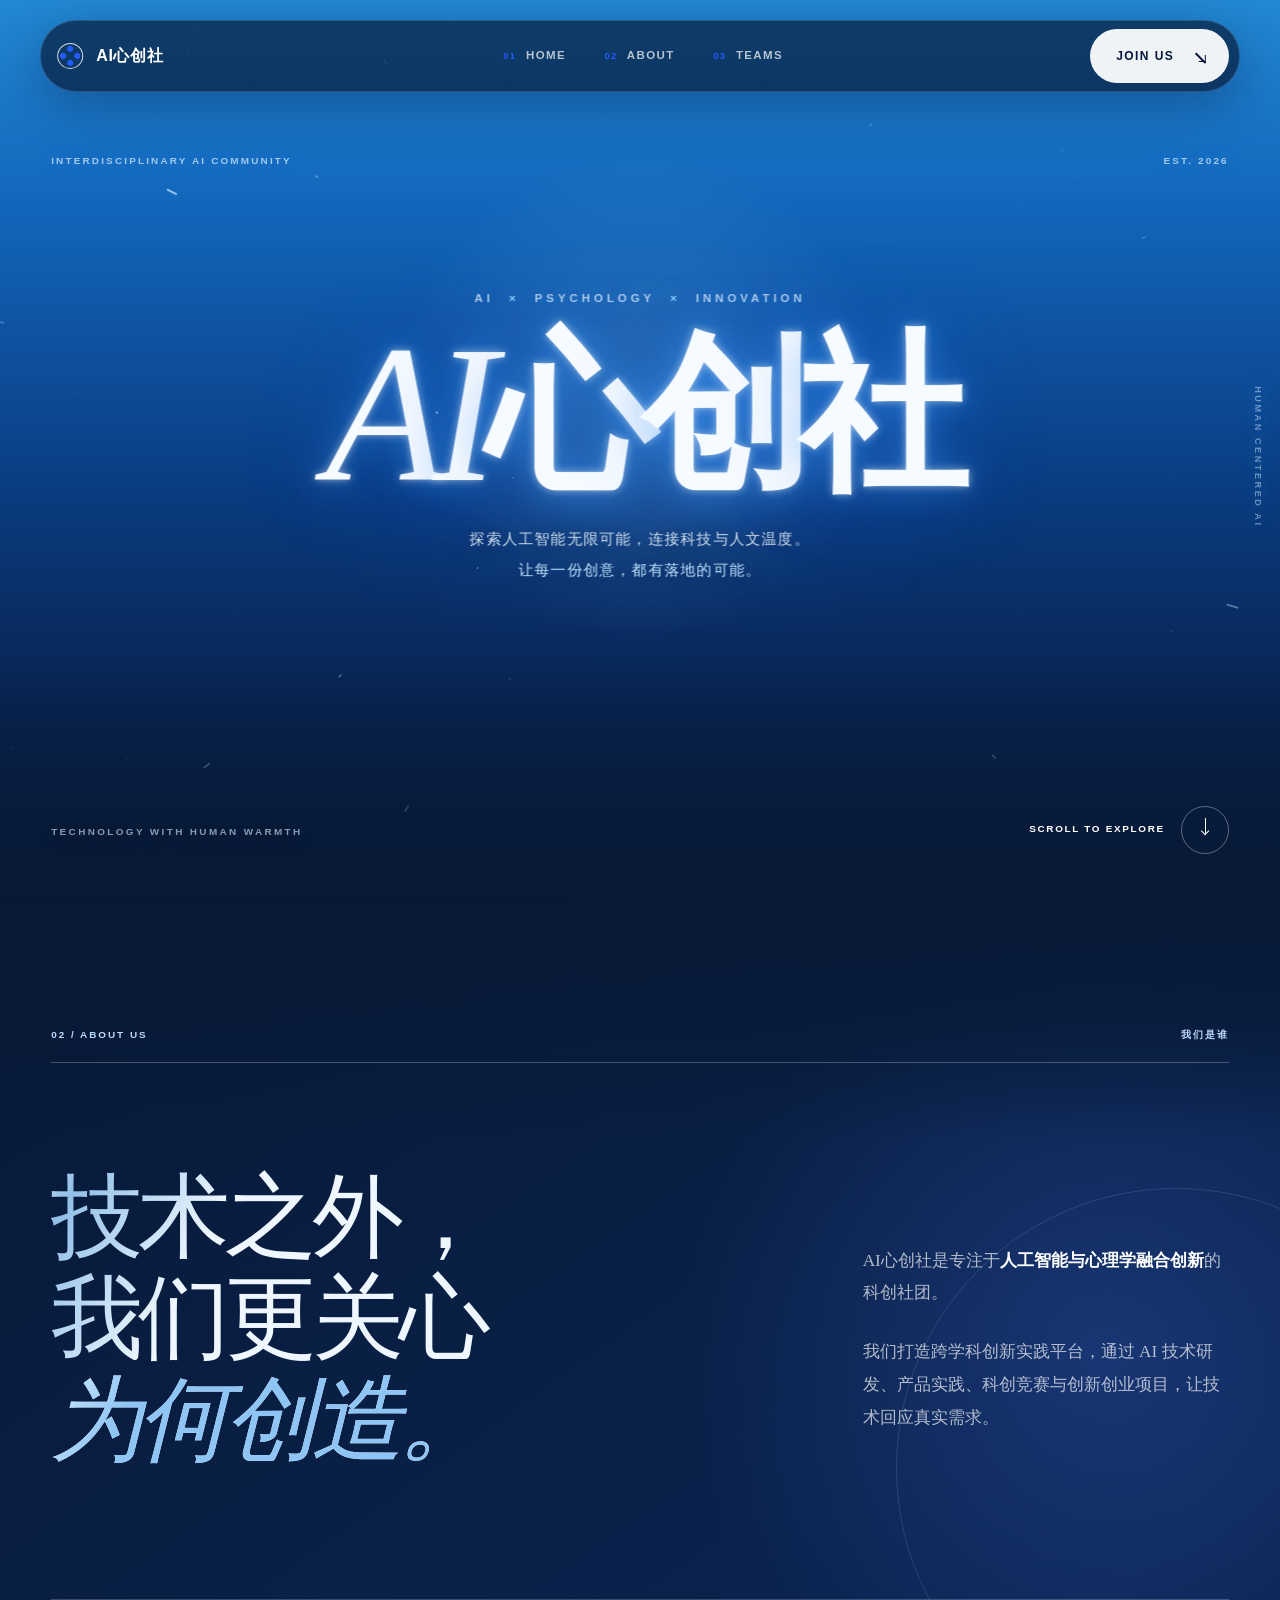
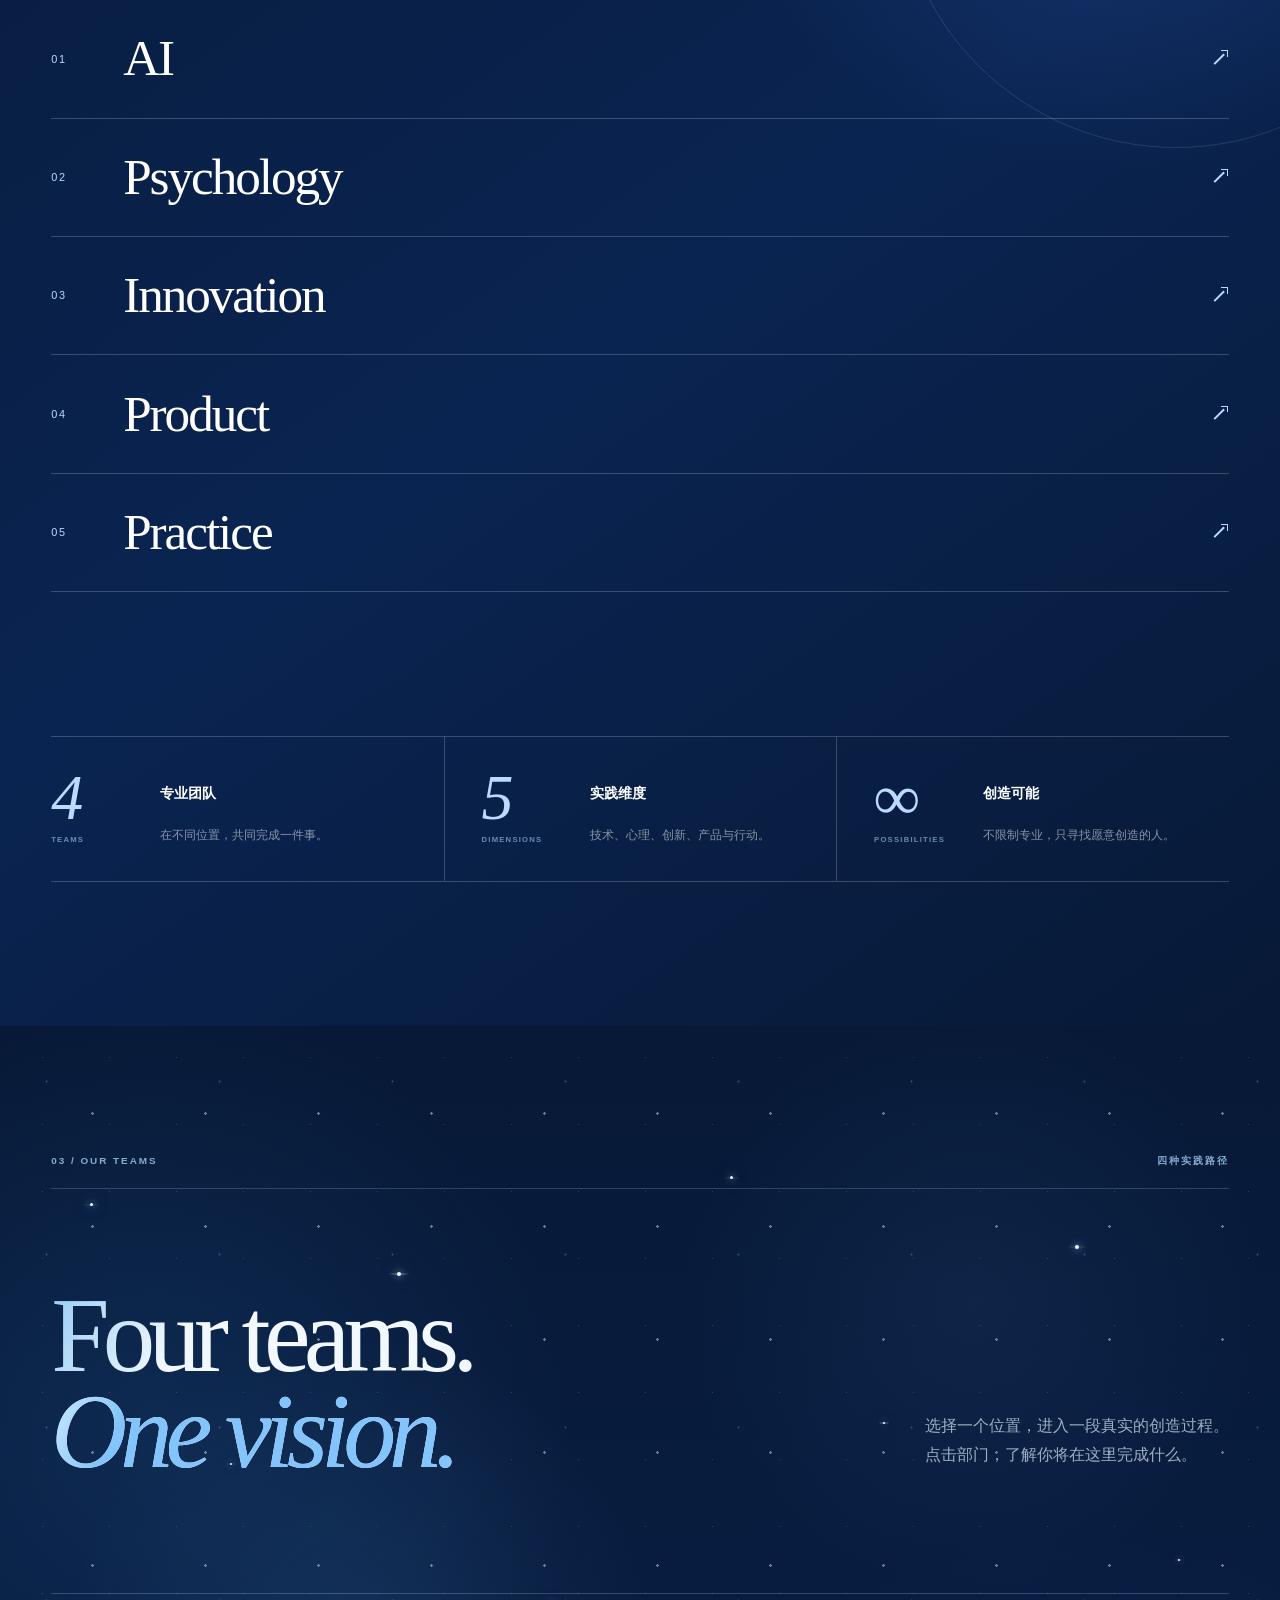
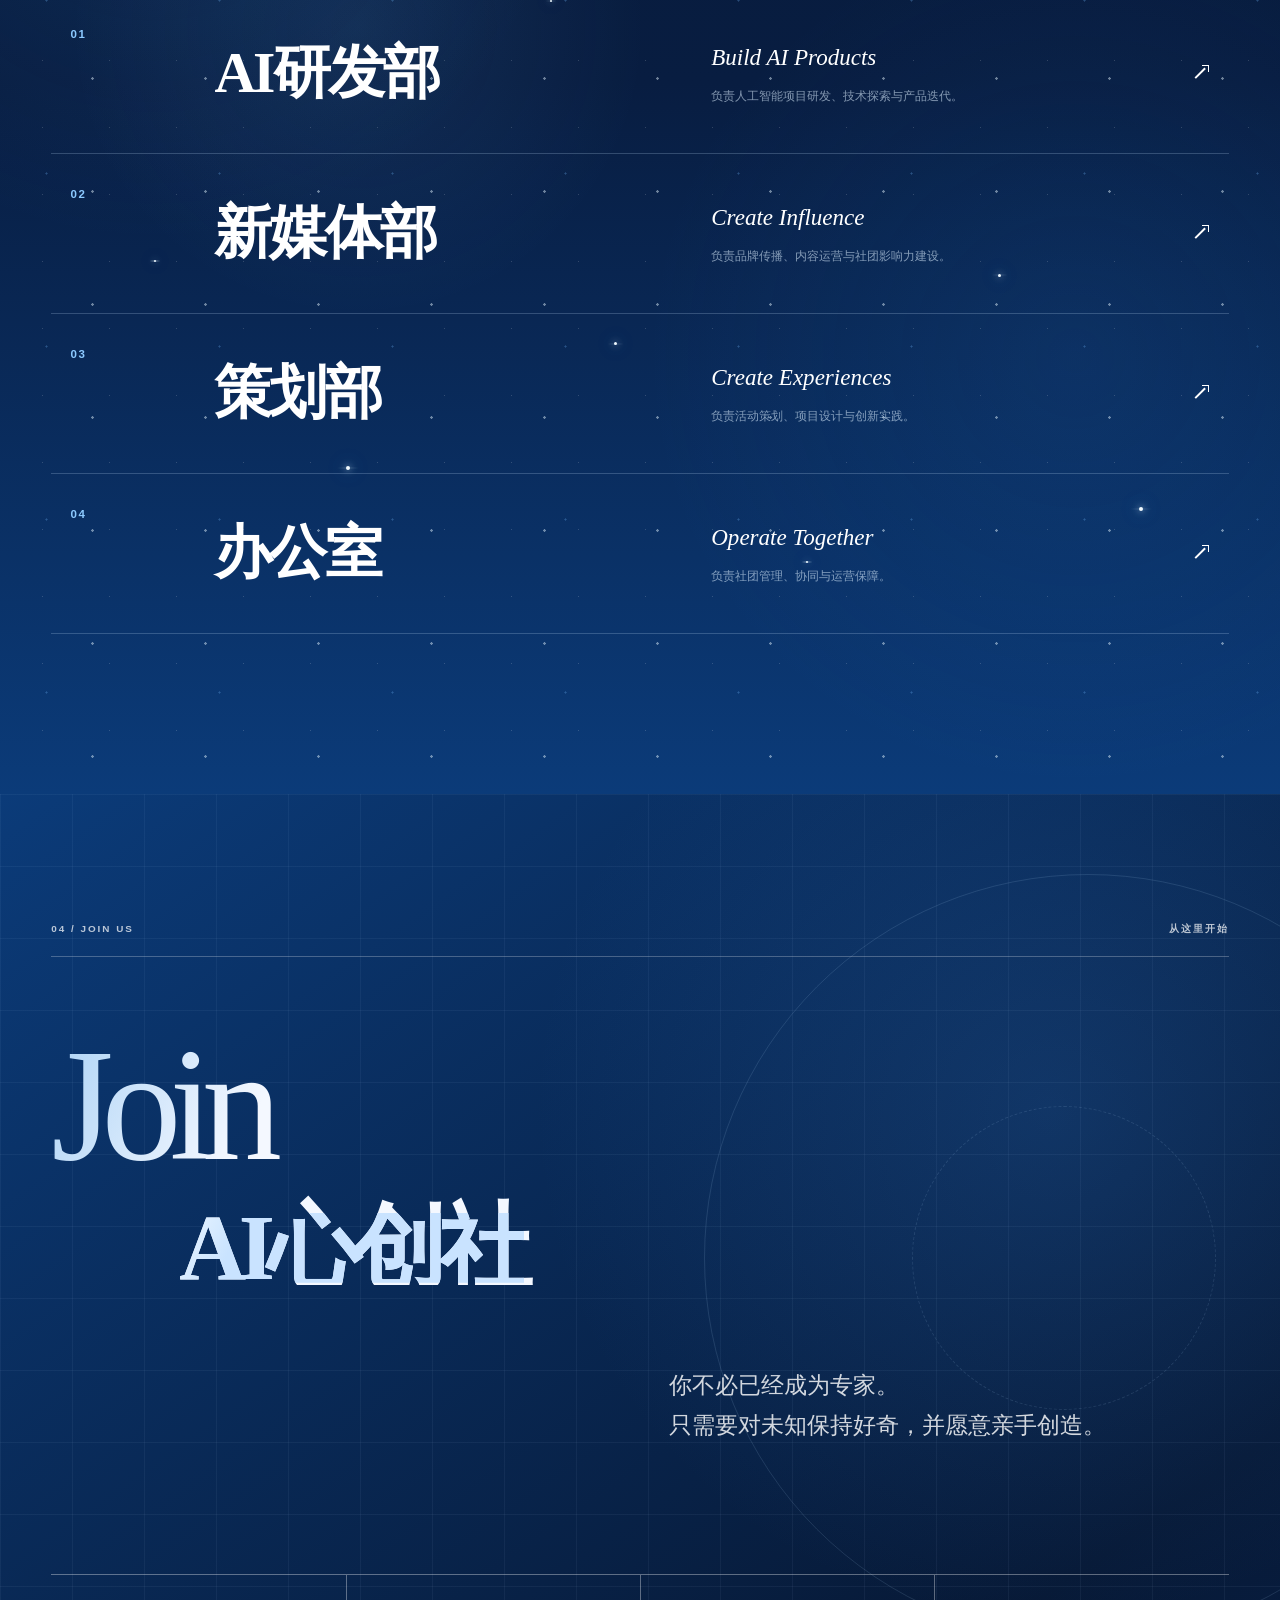
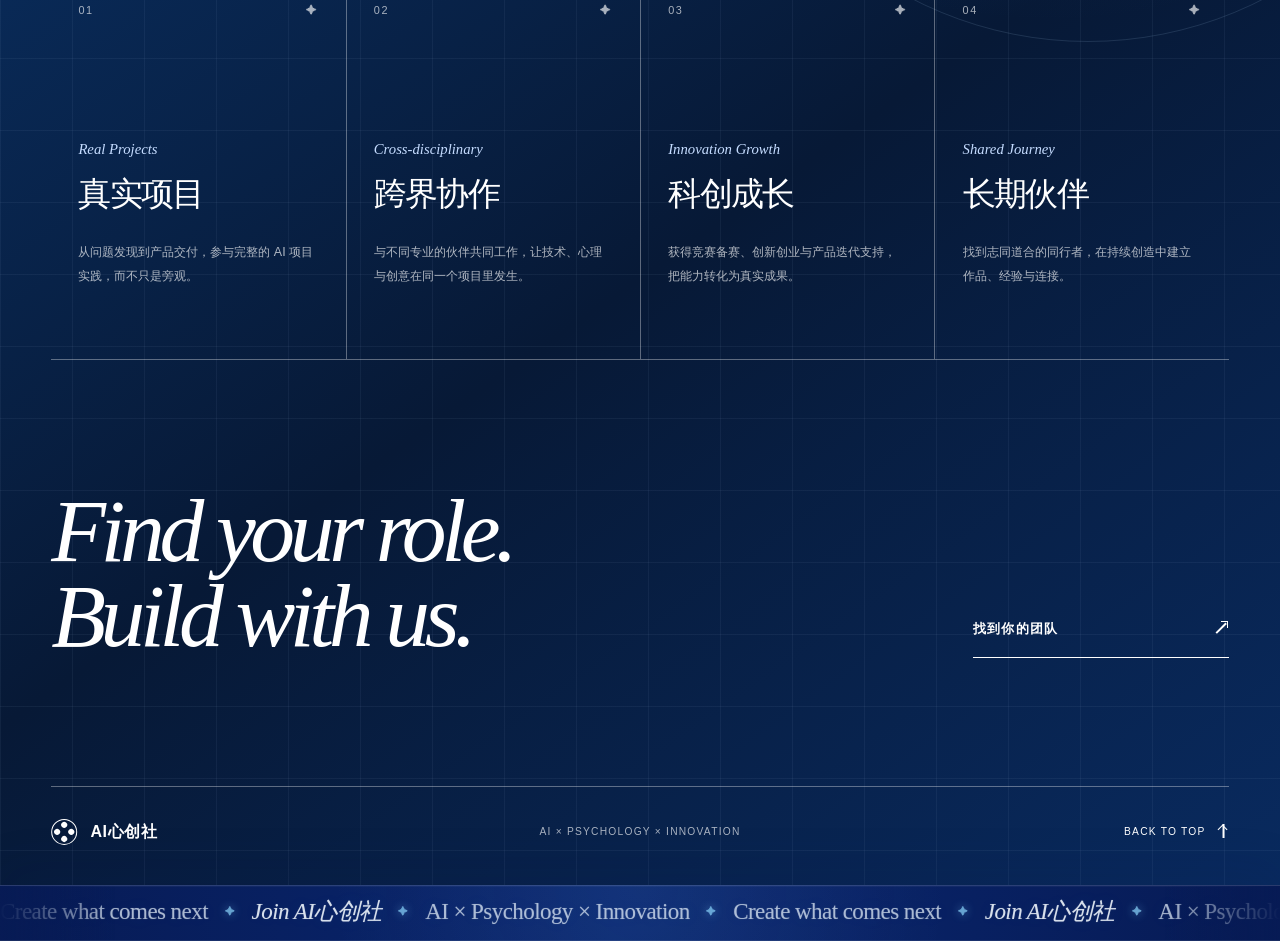
==== commit 77a5bf62: "Add files via upload" ====
--- a/index.html
+++ b/index.html
@@ -4,47 +4,41171 @@
   <head>
     <meta http-equiv="Content-Type" content="text/html; charset=UTF-8" />
     <meta name="viewport" content="width=device-width, initial-scale=1" />
-    <script src="./data.js"></script>
-    <link
-      rel="stylesheet"
-      href="/_next/static/chunks/10zyh~4ji06.q.css"
-      data-precedence="next"
-    />
-    <link
-      rel="preload"
-      as="script"
-      fetchpriority="low"
-      href="/_next/static/chunks/0-t57aycj0uqz.js"
-    />
-    <script
-      src="/_next/static/chunks/0.9kuvj2efgbu.js"
-      async=""
-    ></script>
-    <script
-      src="/_next/static/chunks/10mplx1qo1yfm.js"
-      async=""
-    ></script>
-    <script
-      src="/_next/static/chunks/turbopack-0pzf0-80nv63_.js"
-      async=""
-    ></script>
-    <script
-      src="/_next/static/chunks/0os4r2b_q-rny.js"
-      async=""
-    ></script>
-    <script
-      src="/_next/static/chunks/0_m5zs.unm5ku.js"
-      async=""
-    ></script>
+    <script>
+(function () {
+  try {
+    var real = Object.getOwnPropertyDescriptor(Document.prototype, "currentScript");
+    var fake = null;
+    Object.defineProperty(document, "currentScript", {
+      configurable: true,
+      get: function () {
+        if (fake) return fake;
+        return real && real.get ? real.get.call(document) : null;
+      },
+    });
+    // 用真实的 <script> 元素伪装，满足 Next.js 的
+    // `document.currentScript instanceof HTMLScriptElement` 与 src 含 /_next/ 校验。
+    window.__AIX_CUR = function (src) {
+      if (!src) {
+        fake = null;
+        return;
+      }
+      var el = document.createElement("script");
+      el.src = src;
+      fake = el;
+    };
+  } catch (e) {
+    window.__AIX_CUR = function () {};
+  }
+})();
+    </script>
+    <script>
+/**
+ * AI心创社 · 站点内容数据
+ * ============================================================
+ * 这份文件集中存放页面上的「业务内容」，日常改文案 / 换部门 /
+ * 调整权益，只改这里即可，无需改动其它代码。
+ *
+ * 页面 JS 会读取 window.AIX_DATA 来渲染内容，因此本文件必须
+ * 在页面脚本之前加载（已放在 <head> 最前）。
+ */
+(function (global) {
+  "use strict";
+
+  global.AIX_DATA = {
+    /* --------------------------------------------------------
+     * 部门：对应「Our Teams」板块与点击后的部门详情弹窗
+     *   id           编号（01 / 02 / ...）
+     *   name         部门名称
+     *   english      英文标语
+     *   summary      列表里的简短介绍
+     *   description  弹窗里的完整介绍
+     *   responsibilities  弹窗「What we do」职责列表
+     *   outcomes         弹窗「What you gain」收获列表
+     * ------------------------------------------------------ */
+    departments: [
+      {
+        id: "01",
+        name: "AI研发部",
+        english: "Build AI Products",
+        summary: "负责人工智能项目研发、技术探索与产品迭代。",
+        description:
+          "从真实问题出发，完成技术调研、模型应用、原型开发与产品迭代，让想法成为可以被使用、被验证的 AI 产品。",
+        responsibilities: [
+          "AI 技术探索",
+          "产品原型开发",
+          "项目研发协作",
+          "技术竞赛备赛",
+        ],
+        outcomes: ["完整项目经历", "技术作品集", "产品思维", "工程协作能力"],
+      },
+      {
+        id: "02",
+        name: "新媒体部",
+        english: "Create Influence",
+        summary: "负责品牌传播、内容运营与社团影响力建设。",
+        description:
+          "把前沿技术转化为有温度、可理解、愿意被分享的内容，建立 AI心创社统一而持续的品牌表达。",
+        responsibilities: [
+          "品牌视觉建设",
+          "新媒体内容运营",
+          "活动传播策划",
+          "影像与内容创作",
+        ],
+        outcomes: ["品牌项目经验", "内容作品集", "传播策略能力", "审美表达能力"],
+      },
+      {
+        id: "03",
+        name: "策划部",
+        english: "Create Experiences",
+        summary: "负责活动策划、项目设计与创新实践。",
+        description:
+          "围绕 AI、心理学与青年创新设计活动和项目，从主题洞察、体验设计到现场执行，创造真正有参与感的实践场景。",
+        responsibilities: [
+          "主题活动策划",
+          "创新项目设计",
+          "竞赛方案组织",
+          "活动现场执行",
+        ],
+        outcomes: [
+          "策划全流程经验",
+          "项目统筹能力",
+          "创新方法训练",
+          "公共表达能力",
+        ],
+      },
+      {
+        id: "04",
+        name: "办公室",
+        english: "Operate Together",
+        summary: "负责社团管理、协同与运营保障。",
+        description:
+          "连接团队、成员与资源，设计高效清晰的协作机制，让每一个跨学科项目都能够稳定推进并持续成长。",
+        responsibilities: [
+          "社团日常运营",
+          "成员发展支持",
+          "部门沟通协调",
+          "资源与项目管理",
+        ],
+        outcomes: ["组织运营经验", "协同管理能力", "资源整合能力", "领导力成长"],
+      },
+    ],
+
+    /* --------------------------------------------------------
+     * 权益：对应「Join Us」板块的 4 张卡片
+     *   id       编号
+     *   title    中文标题
+     *   english  英文小标题
+     *   copy     说明文案
+     * ------------------------------------------------------ */
+    benefits: [
+      {
+        id: "01",
+        title: "真实项目",
+        english: "Real Projects",
+        copy: "从问题发现到产品交付，参与完整的 AI 项目实践，而不只是旁观。",
+      },
+      {
+        id: "02",
+        title: "跨界协作",
+        english: "Cross-disciplinary",
+        copy: "与不同专业的伙伴共同工作，让技术、心理与创意在同一个项目里发生。",
+      },
+      {
+        id: "03",
+        title: "科创成长",
+        english: "Innovation Growth",
+        copy: "获得竞赛备赛、创新创业与产品迭代支持，把能力转化为真实成果。",
+      },
+      {
+        id: "04",
+        title: "长期伙伴",
+        english: "Shared Journey",
+        copy: "找到志同道合的同行者，在持续创造中建立作品、经验与连接。",
+      },
+    ],
+
+    /* --------------------------------------------------------
+     * 星光粒子：团队板块背景里的闪烁光点位置
+     *   x / y      横纵坐标（百分比）
+     *   size       光点大小
+     *   delay      动画延迟（负值为错开相位）
+     *   duration   闪烁周期
+     * ------------------------------------------------------ */
+    sparkles: [
+      { x: "7%", y: "13%", size: "3px", delay: "-1.2s", duration: "4.8s" },
+      { x: "18%", y: "32%", size: "2px", delay: "-3.4s", duration: "6.1s" },
+      { x: "31%", y: "18%", size: "4px", delay: "-2.1s", duration: "5.4s" },
+      { x: "43%", y: "42%", size: "2px", delay: "-4.7s", duration: "6.8s" },
+      { x: "57%", y: "11%", size: "3px", delay: "-0.8s", duration: "5.9s" },
+      { x: "69%", y: "29%", size: "2px", delay: "-5.2s", duration: "7.1s" },
+      { x: "84%", y: "16%", size: "4px", delay: "-2.9s", duration: "5.2s" },
+      { x: "92%", y: "39%", size: "2px", delay: "-1.7s", duration: "6.4s" },
+      { x: "12%", y: "61%", size: "2px", delay: "-4.1s", duration: "5.7s" },
+      { x: "27%", y: "76%", size: "4px", delay: "-2.5s", duration: "6.6s" },
+      { x: "48%", y: "67%", size: "3px", delay: "-5.6s", duration: "7.2s" },
+      { x: "63%", y: "83%", size: "2px", delay: "-1.4s", duration: "5.5s" },
+      { x: "78%", y: "62%", size: "3px", delay: "-3.8s", duration: "6.2s" },
+      { x: "89%", y: "79%", size: "4px", delay: "-0.4s", duration: "5.8s" },
+    ],
+  };
+})(typeof globalThis !== "undefined" ? globalThis : window);
+
+    </script>
+    <style>
+@layer properties {
+  @supports (((-webkit-hyphens: none)) and (not (margin-trim: inline))) or
+    ((-moz-orient: inline) and (not (color: rgb(from red r g b)))) {
+    *,
+    :before,
+    :after,
+    ::backdrop {
+      --tw-shadow: 0 0 #0000;
+      --tw-shadow-color: initial;
+      --tw-shadow-alpha: 100%;
+      --tw-inset-shadow: 0 0 #0000;
+      --tw-inset-shadow-color: initial;
+      --tw-inset-shadow-alpha: 100%;
+      --tw-ring-color: initial;
+      --tw-ring-shadow: 0 0 #0000;
+      --tw-inset-ring-color: initial;
+      --tw-inset-ring-shadow: 0 0 #0000;
+      --tw-ring-inset: initial;
+      --tw-ring-offset-width: 0px;
+      --tw-ring-offset-color: #fff;
+      --tw-ring-offset-shadow: 0 0 #0000;
+    }
+  }
+}
+@layer theme {
+  :root,
+  :host {
+    --font-sans: ui-sans-serif, system-ui, sans-serif, "Apple Color Emoji",
+      "Segoe UI Emoji", "Segoe UI Symbol", "Noto Color Emoji";
+    --font-mono: ui-monospace, SFMono-Regular, Menlo, Monaco, Consolas,
+      "Liberation Mono", "Courier New", monospace;
+    --spacing: 0.25rem;
+    --default-font-family: var(--font-sans);
+    --default-mono-font-family: var(--font-mono);
+  }
+}
+@layer base {
+  *,
+  :after,
+  :before,
+  ::backdrop {
+    box-sizing: border-box;
+    border: 0 solid;
+    margin: 0;
+    padding: 0;
+  }
+  ::file-selector-button {
+    box-sizing: border-box;
+    border: 0 solid;
+    margin: 0;
+    padding: 0;
+  }
+  html,
+  :host {
+    -webkit-text-size-adjust: 100%;
+    tab-size: 4;
+    line-height: 1.5;
+    font-family: var(
+      --default-font-family,
+      ui-sans-serif,
+      system-ui,
+      sans-serif,
+      "Apple Color Emoji",
+      "Segoe UI Emoji",
+      "Segoe UI Symbol",
+      "Noto Color Emoji"
+    );
+    font-feature-settings: var(--default-font-feature-settings, normal);
+    font-variation-settings: var(--default-font-variation-settings, normal);
+    -webkit-tap-highlight-color: transparent;
+  }
+  hr {
+    height: 0;
+    color: inherit;
+    border-top-width: 1px;
+  }
+  abbr:where([title]) {
+    -webkit-text-decoration: underline dotted;
+    text-decoration: underline dotted;
+  }
+  h1,
+  h2,
+  h3,
+  h4,
+  h5,
+  h6 {
+    font-size: inherit;
+    font-weight: inherit;
+  }
+  a {
+    color: inherit;
+    -webkit-text-decoration: inherit;
+    -webkit-text-decoration: inherit;
+    -webkit-text-decoration: inherit;
+    -webkit-text-decoration: inherit;
+    text-decoration: inherit;
+  }
+  b,
+  strong {
+    font-weight: bolder;
+  }
+  code,
+  kbd,
+  samp,
+  pre {
+    font-family: var(
+      --default-mono-font-family,
+      ui-monospace,
+      SFMono-Regular,
+      Menlo,
+      Monaco,
+      Consolas,
+      "Liberation Mono",
+      "Courier New",
+      monospace
+    );
+    font-feature-settings: var(--default-mono-font-feature-settings, normal);
+    font-variation-settings: var(
+      --default-mono-font-variation-settings,
+      normal
+    );
+    font-size: 1em;
+  }
+  small {
+    font-size: 80%;
+  }
+  sub,
+  sup {
+    vertical-align: baseline;
+    font-size: 75%;
+    line-height: 0;
+    position: relative;
+  }
+  sub {
+    bottom: -0.25em;
+  }
+  sup {
+    top: -0.5em;
+  }
+  table {
+    text-indent: 0;
+    border-color: inherit;
+    border-collapse: collapse;
+  }
+  :-moz-focusring {
+    outline: auto;
+  }
+  progress {
+    vertical-align: baseline;
+  }
+  summary {
+    display: list-item;
+  }
+  ol,
+  ul,
+  menu {
+    list-style: none;
+  }
+  img,
+  svg,
+  video,
+  canvas,
+  audio,
+  iframe,
+  embed,
+  object {
+    vertical-align: middle;
+    display: block;
+  }
+  img,
+  video {
+    max-width: 100%;
+    height: auto;
+  }
+  button,
+  input,
+  select,
+  optgroup,
+  textarea {
+    font: inherit;
+    font-feature-settings: inherit;
+    font-variation-settings: inherit;
+    letter-spacing: inherit;
+    color: inherit;
+    opacity: 1;
+    background-color: #0000;
+    border-radius: 0;
+  }
+  ::file-selector-button {
+    font: inherit;
+    font-feature-settings: inherit;
+    font-variation-settings: inherit;
+    letter-spacing: inherit;
+    color: inherit;
+    opacity: 1;
+    background-color: #0000;
+    border-radius: 0;
+  }
+  :where(select:is([multiple], [size])) optgroup {
+    font-weight: bolder;
+  }
+  :where(select:is([multiple], [size])) optgroup option {
+    padding-inline-start: 20px;
+  }
+  ::file-selector-button {
+    margin-inline-end: 4px;
+  }
+  ::placeholder {
+    opacity: 1;
+  }
+  @supports (not ((-webkit-appearance: -apple-pay-button))) or
+    (contain-intrinsic-size: 1px) {
+    ::placeholder {
+      color: currentColor;
+    }
+    @supports (color: color-mix(in lab, red, red)) {
+      ::placeholder {
+        color: color-mix(in oklab, currentcolor 50%, transparent);
+      }
+    }
+  }
+  textarea {
+    resize: vertical;
+  }
+  ::-webkit-search-decoration {
+    -webkit-appearance: none;
+  }
+  ::-webkit-date-and-time-value {
+    min-height: 1lh;
+    text-align: inherit;
+  }
+  ::-webkit-datetime-edit {
+    display: inline-flex;
+  }
+  ::-webkit-datetime-edit-fields-wrapper {
+    padding: 0;
+  }
+  ::-webkit-datetime-edit {
+    padding-block: 0;
+  }
+  ::-webkit-datetime-edit-year-field {
+    padding-block: 0;
+  }
+  ::-webkit-datetime-edit-month-field {
+    padding-block: 0;
+  }
+  ::-webkit-datetime-edit-day-field {
+    padding-block: 0;
+  }
+  ::-webkit-datetime-edit-hour-field {
+    padding-block: 0;
+  }
+  ::-webkit-datetime-edit-minute-field {
+    padding-block: 0;
+  }
+  ::-webkit-datetime-edit-second-field {
+    padding-block: 0;
+  }
+  ::-webkit-datetime-edit-millisecond-field {
+    padding-block: 0;
+  }
+  ::-webkit-datetime-edit-meridiem-field {
+    padding-block: 0;
+  }
+  ::-webkit-calendar-picker-indicator {
+    line-height: 1;
+  }
+  :-moz-ui-invalid {
+    box-shadow: none;
+  }
+  button,
+  input:where([type="button"], [type="reset"], [type="submit"]) {
+    appearance: button;
+  }
+  ::file-selector-button {
+    appearance: button;
+  }
+  ::-webkit-inner-spin-button {
+    height: auto;
+  }
+  ::-webkit-outer-spin-button {
+    height: auto;
+  }
+  [hidden]:where(:not([hidden="until-found"])) {
+    display: none !important;
+  }
+}
+@layer components;
+@layer utilities {
+  .relative {
+    position: relative;
+  }
+  .start {
+    inset-inline-start: var(--spacing);
+  }
+  .block {
+    display: block;
+  }
+  .hidden {
+    display: none;
+  }
+  .table {
+    display: table;
+  }
+  .resize {
+    resize: both;
+  }
+  .ring {
+    --tw-ring-shadow: var(--tw-ring-inset,) 0 0 0
+      calc(1px + var(--tw-ring-offset-width)) var(--tw-ring-color, currentcolor);
+    box-shadow: var(--tw-inset-shadow), var(--tw-inset-ring-shadow),
+      var(--tw-ring-offset-shadow), var(--tw-ring-shadow), var(--tw-shadow);
+  }
+}
+:root {
+  --ink: #081a3b;
+  --ink-soft: #18325f;
+  --blue: #245bff;
+  --blue-bright: #4f7dff;
+  --blue-deep: #0a3978;
+  --blue-night: #071936;
+  --sky: #bcd9ff;
+  --ice: #f4f8ff;
+  --white: #fff;
+  --line: #081a3b29;
+  --pointer-x: 50vw;
+  --pointer-y: 50vh;
+  --font-display: "Songti SC", "STSong", "Noto Serif CJK SC", "SimSun", serif;
+  --font-sans: "Inter", "SF Pro Display", "PingFang SC", "Microsoft YaHei",
+    sans-serif;
+}
+* {
+  box-sizing: border-box;
+}
+html {
+  scroll-behavior: smooth;
+  background: var(--ice);
+  max-width: 100%;
+  overflow-x: hidden;
+}
+body {
+  background: var(--ice);
+  max-width: 100%;
+  color: var(--ink);
+  font-family: var(--font-sans);
+  -webkit-font-smoothing: antialiased;
+  margin: 0;
+  overflow-x: hidden;
+}
+@supports (overflow: clip) {
+  html,
+  body {
+    overflow-x: clip;
+  }
+}
+main {
+  width: 100%;
+  overflow-x: clip;
+}
+button,
+a {
+  color: inherit;
+}
+button {
+  font: inherit;
+}
+a {
+  text-decoration: none;
+}
+::selection {
+  background: var(--blue);
+  color: var(--white);
+}
+.cursor-glow {
+  z-index: 1;
+  width: 32rem;
+  height: 32rem;
+  left: var(--pointer-x);
+  top: var(--pointer-y);
+  pointer-events: none;
+  background: radial-gradient(circle, #4f7dff1f, #0000 66%);
+  border-radius: 50%;
+  position: fixed;
+  transform: translate(-50%, -50%);
+}
+.site-nav {
+  z-index: 80;
+  -webkit-backdrop-filter: blur(18px);
+  background: #f4f8ffad;
+  border: 1px solid #ffffff9e;
+  border-radius: 999px;
+  grid-template-columns: 1fr auto 1fr;
+  align-items: center;
+  height: 4.5rem;
+  padding: 0 0.6rem 0 1rem;
+  display: grid;
+  position: fixed;
+  top: 1.25rem;
+  left: 2.5rem;
+  right: 2.5rem;
+  box-shadow: 0 10px 40px #081a3b14;
+}
+.brand-mark {
+  letter-spacing: 0.04em;
+  align-items: center;
+  gap: 0.8rem;
+  width: fit-content;
+  font-size: 1rem;
+  font-weight: 700;
+  display: inline-flex;
+}
+.mark-grid {
+  border: 1px solid var(--ink);
+  border-radius: 50%;
+  grid-template-columns: 1fr 1fr;
+  gap: 0.22rem;
+  width: 1.65rem;
+  height: 1.65rem;
+  padding: 0.28rem;
+  display: grid;
+  position: relative;
+  transform: rotate(45deg);
+}
+.mark-grid i {
+  background: var(--blue);
+  border-radius: 50%;
+  display: block;
+}
+.nav-links {
+  align-items: center;
+  gap: 2.4rem;
+  display: flex;
+}
+.nav-links a {
+  color: var(--ink-soft);
+  letter-spacing: 0.12em;
+  text-transform: uppercase;
+  padding: 0.7rem 0;
+  font-size: 0.72rem;
+  font-weight: 650;
+  position: relative;
+}
+.nav-links a:after {
+  content: "";
+  background: var(--blue);
+  transform-origin: 100%;
+  width: 100%;
+  height: 1px;
+  transition: transform 0.32s;
+  position: absolute;
+  bottom: 0.3rem;
+  left: 0;
+  transform: scaleX(0);
+}
+.nav-links a:hover:after,
+.nav-links a:focus-visible:after {
+  transform-origin: 0;
+  transform: scaleX(1);
+}
+.nav-links span {
+  color: var(--blue);
+  margin-right: 0.32rem;
+  font-size: 0.58rem;
+}
+.nav-join {
+  background: var(--ink);
+  height: 3.35rem;
+  color: var(--white);
+  letter-spacing: 0.12em;
+  text-transform: uppercase;
+  border-radius: 999px;
+  justify-self: end;
+  align-items: center;
+  gap: 1.25rem;
+  padding: 0 1.4rem 0 1.65rem;
+  font-size: 0.75rem;
+  font-weight: 700;
+  transition:
+    background 0.26s,
+    transform 0.26s;
+  display: inline-flex;
+}
+.nav-join:hover,
+.nav-join:focus-visible {
+  background: var(--blue);
+  transform: translateY(-2px);
+}
+.nav-join span {
+  font-size: 1rem;
+}
+.css-arrow {
+  color: currentColor;
+  flex: none;
+  width: 0.8rem;
+  height: 0.8rem;
+  display: inline-block;
+  position: relative;
+}
+.css-arrow:before {
+  content: "";
+  border-top: 1.5px solid;
+  border-right: 1.5px solid;
+  width: 0.42rem;
+  height: 0.42rem;
+  position: absolute;
+  top: 0.05rem;
+  right: 0.05rem;
+}
+.css-arrow:after {
+  content: "";
+  transform-origin: 50%;
+  background: currentColor;
+  width: 0.88rem;
+  height: 1.5px;
+  position: absolute;
+  top: 50%;
+  left: 0.08rem;
+  transform: translateY(-50%) rotate(-45deg);
+}
+.css-arrow-down-right {
+  transform: rotate(90deg);
+}
+.css-arrow-up {
+  transform: rotate(-45deg);
+}
+.hero {
+  background: linear-gradient(#245bff0a 1px, transparent 1px),
+    linear-gradient(90deg, #245bff0a 1px, transparent 1px),
+    radial-gradient(circle at 74% 34%, #5d96ff3d, transparent 25%),
+    radial-gradient(circle at 20% 75%, #bcd9ff85, transparent 31%), var(--ice);
+  background-size:
+    64px 64px,
+    64px 64px,
+    auto,
+    auto,
+    auto;
+  flex-direction: column;
+  justify-content: space-between;
+  min-height: 100svh;
+  padding: 8.8rem 4vw 0;
+  display: flex;
+  position: relative;
+  overflow: hidden;
+}
+.hero:before {
+  content: "";
+  border: 1px solid #245bff2e;
+  border-radius: 50%;
+  width: 42rem;
+  height: 42rem;
+  animation: 8s ease-in-out infinite breathe;
+  position: absolute;
+  top: 17%;
+  right: 7%;
+  box-shadow:
+    inset 0 0 100px #ffffffb3,
+    0 0 120px #245bff1f;
+}
+.hero:after {
+  content: "HUMAN CENTERED AI";
+  color: #081a3b6b;
+  letter-spacing: 0.28em;
+  transform-origin: 100%;
+  font-size: 0.57rem;
+  font-weight: 700;
+  position: absolute;
+  top: 50%;
+  right: 1.4rem;
+  transform: rotate(90deg) translate(50%);
+}
+.hero-network {
+  pointer-events: none;
+  position: absolute;
+  inset: 0;
+}
+.network-node {
+  z-index: 2;
+  background: var(--blue);
+  opacity: 0.52;
+  border-radius: 50%;
+  width: 0.38rem;
+  height: 0.38rem;
+  animation: 4s ease-in-out infinite nodePulse;
+  position: absolute;
+  box-shadow: 0 0 0 5px #245bff14;
+}
+.network-node:nth-child(2n) {
+  width: 0.22rem;
+  height: 0.22rem;
+  animation-delay: -1.4s;
+}
+.network-node:nth-child(3n) {
+  background: var(--ink);
+  animation-delay: -2.6s;
+}
+.network-orbit {
+  border: 1px solid #245bff1f;
+  border-radius: 50%;
+  position: absolute;
+}
+.orbit-one {
+  width: 18rem;
+  height: 18rem;
+  animation: 20s linear infinite orbit;
+  top: 29%;
+  right: 20%;
+}
+.orbit-two {
+  border-style: dashed;
+  width: 7rem;
+  height: 7rem;
+  animation: 14s linear infinite reverse orbit;
+  bottom: 18%;
+  left: 11%;
+}
+.network-line {
+  transform-origin: 0;
+  background: linear-gradient(90deg, #0000, #245bff47, #0000);
+  height: 1px;
+  animation: 6s ease-in-out infinite lineFlow;
+  position: absolute;
+}
+.line-one {
+  width: 28%;
+  top: 32%;
+  left: 56%;
+  transform: rotate(18deg);
+}
+.line-two {
+  width: 22%;
+  animation-delay: -2s;
+  top: 48%;
+  left: 12%;
+  transform: rotate(-25deg);
+}
+.line-three {
+  width: 25%;
+  animation-delay: -4s;
+  bottom: 26%;
+  right: 8%;
+  transform: rotate(-38deg);
+}
+.hero-kicker,
+.hero-title-wrap,
+.hero-bottom {
+  z-index: 4;
+  position: relative;
+}
+.hero-kicker {
+  width: min(42rem, 54vw);
+  color: var(--blue);
+  letter-spacing: 0.22em;
+  text-transform: uppercase;
+  justify-content: space-between;
+  font-size: 0.62rem;
+  font-weight: 750;
+  display: flex;
+}
+.hero-title-wrap {
+  margin-top: auto;
+  margin-bottom: auto;
+}
+.hero-title {
+  letter-spacing: -0.085em;
+  align-items: baseline;
+  margin: 0;
+  line-height: 0.78;
+  display: flex;
+}
+.title-ai {
+  color: var(--blue);
+  font-family:
+    Georgia,
+    Times New Roman,
+    serif;
+  font-size: clamp(7rem, 19vw, 18rem);
+  font-style: italic;
+  font-weight: 400;
+}
+.title-cn {
+  color: var(--ink);
+  font-family: var(--font-display);
+  white-space: nowrap;
+  margin-left: 0.04em;
+  font-size: clamp(5.7rem, 15.6vw, 15rem);
+  font-weight: 700;
+}
+.hero-formula {
+  color: var(--ink-soft);
+  letter-spacing: 0.28em;
+  text-transform: uppercase;
+  margin: 2rem 0 0 0.8rem;
+  font-size: clamp(0.82rem, 1.1vw, 1.05rem);
+  font-weight: 650;
+}
+.hero-formula span {
+  color: var(--blue);
+  margin: 0 0.5rem;
+}
+.hero-bottom {
+  grid-template-columns: 1fr 1fr auto;
+  align-items: end;
+  gap: 3rem;
+  padding-bottom: 5.5rem;
+  display: grid;
+}
+.hero-statement,
+.hero-promise {
+  font-family: var(--font-display);
+  margin: 0;
+  font-size: clamp(1.15rem, 1.7vw, 1.6rem);
+  line-height: 1.65;
+}
+.hero-promise {
+  color: var(--blue);
+}
+.scroll-cue {
+  letter-spacing: 0.17em;
+  text-transform: uppercase;
+  align-items: center;
+  gap: 1rem;
+  padding-bottom: 0.4rem;
+  font-size: 0.62rem;
+  font-weight: 700;
+  display: flex;
+}
+.scroll-cue i {
+  border: 1px solid var(--line);
+  border-radius: 50%;
+  width: 3rem;
+  height: 3rem;
+  display: block;
+  position: relative;
+}
+.scroll-cue i:before {
+  content: "";
+  background: var(--blue);
+  width: 1px;
+  height: 0.92rem;
+  animation: 1.8s ease-in-out infinite scrollDrop;
+  position: absolute;
+  top: 0.72rem;
+  left: 50%;
+}
+.scroll-cue i:after {
+  content: "";
+  border-right: 1px solid var(--blue);
+  border-bottom: 1px solid var(--blue);
+  width: 0.38rem;
+  height: 0.38rem;
+  position: absolute;
+  top: 1.35rem;
+  left: calc(50% - 0.19rem);
+  transform: rotate(45deg);
+}
+.hero-marquee {
+  z-index: 4;
+  border-top: 1px solid var(--line);
+  background: #ffffff61;
+  width: calc(100% + 8vw);
+  margin-left: -4vw;
+  position: relative;
+  overflow: hidden;
+}
+.hero-marquee div {
+  width: max-content;
+  color: var(--ink-soft);
+  letter-spacing: 0.22em;
+  align-items: center;
+  gap: 2rem;
+  padding: 0.95rem 0;
+  font-size: 0.58rem;
+  font-weight: 700;
+  animation: 22s linear infinite marquee;
+  display: flex;
+}
+.hero-marquee b {
+  color: var(--blue);
+  font-size: 0.7rem;
+}
+.hero-enter {
+  opacity: 0;
+  animation: 0.9s cubic-bezier(0.2, 0.8, 0.2, 1) forwards heroIn;
+  transform: translateY(24px);
+}
+.hero-kicker {
+  animation-delay: 0.12s;
+}
+.title-ai {
+  animation-delay: 0.22s;
+}
+.title-cn {
+  animation-delay: 0.33s;
+}
+.hero-formula {
+  animation-delay: 0.47s;
+}
+.hero-statement {
+  animation-delay: 0.59s;
+}
+.hero-promise {
+  animation-delay: 0.68s;
+}
+.scroll-cue {
+  animation-delay: 0.76s;
+}
+.about-section {
+  z-index: 3;
+  min-height: 100vh;
+  color: var(--white);
+  background: linear-gradient(#071936 0%, #071936b8 7rem, #0000 15rem),
+    radial-gradient(circle at 86% 26%, #4f7dff38, #0000 25%),
+    linear-gradient(145deg, #071936 0%, #0a2451 56%, #071936 100%);
+  padding: 8rem 4vw 9rem;
+  position: relative;
+  overflow: hidden;
+}
+.about-section:before {
+  content: "";
+  border: 1px solid #bcd9ff24;
+  border-radius: 50%;
+  width: 35rem;
+  height: 35rem;
+  position: absolute;
+  top: 18rem;
+  right: -11rem;
+}
+.section-index {
+  z-index: 2;
+  color: var(--sky);
+  letter-spacing: 0.2em;
+  text-transform: uppercase;
+  border-bottom: 1px solid #ffffff40;
+  justify-content: space-between;
+  padding-bottom: 1.2rem;
+  font-size: 0.62rem;
+  font-weight: 700;
+  display: flex;
+  position: relative;
+}
+.about-intro {
+  z-index: 2;
+  grid-template-columns: 1.4fr 0.75fr;
+  align-items: end;
+  gap: 10vw;
+  margin-top: 6.5rem;
+  display: grid;
+  position: relative;
+}
+.about-intro h2 {
+  font-family: var(--font-display);
+  letter-spacing: -0.055em;
+  margin: 0;
+  font-size: clamp(3.5rem, 7.2vw, 7.6rem);
+  font-weight: 500;
+  line-height: 1.1;
+}
+.about-intro h2 em {
+  color: var(--sky);
+  font-family:
+    Georgia,
+    Times New Roman,
+    serif;
+  font-weight: 400;
+}
+.about-copy {
+  max-width: 33rem;
+  padding-bottom: 0.7rem;
+}
+.about-copy p {
+  color: #ffffffad;
+  font-family: var(--font-display);
+  margin: 0 0 1.6rem;
+  font-size: clamp(1.05rem, 1.35vw, 1.3rem);
+  line-height: 1.9;
+}
+.about-copy strong {
+  color: var(--white);
+  font-weight: 700;
+}
+.about-words {
+  z-index: 2;
+  border-top: 1px solid #fff3;
+  margin-top: 8rem;
+  position: relative;
+}
+.word-row {
+  border-bottom: 1px solid #fff3;
+  grid-template-columns: 4.5rem 1fr auto;
+  align-items: center;
+  min-height: 7.4rem;
+  transition:
+    padding 0.35s,
+    background 0.35s;
+  display: grid;
+}
+.word-row:hover {
+  background: #ffffff0d;
+  padding: 0 1.4rem;
+}
+.word-row span {
+  color: var(--sky);
+  letter-spacing: 0.15em;
+  font-size: 0.68rem;
+}
+.word-row strong {
+  letter-spacing: -0.04em;
+  font-family:
+    Georgia,
+    Times New Roman,
+    serif;
+  font-size: clamp(2.2rem, 4vw, 4.5rem);
+  font-weight: 400;
+}
+.word-row .css-arrow {
+  width: 1.15rem;
+  height: 1.15rem;
+  color: var(--sky);
+}
+.about-metrics {
+  z-index: 2;
+  border-top: 1px solid #fff3;
+  border-bottom: 1px solid #fff3;
+  grid-template-columns: repeat(3, 1fr);
+  margin-top: 9rem;
+  display: grid;
+  position: relative;
+}
+.about-metrics article {
+  grid-template-columns: clamp(5.4rem, 6.6vw, 7rem) minmax(0, 1fr);
+  align-items: end;
+  column-gap: 1.4rem;
+  padding: 2rem 2.3rem 2.2rem 0;
+  display: grid;
+}
+.about-metrics article + article {
+  border-left: 1px solid #fff3;
+  padding-left: 2.3rem;
+}
+.metric-value {
+  grid-row: span 2;
+  align-self: center;
+  justify-items: start;
+  gap: 0.45rem;
+  display: grid;
+}
+.metric-value strong {
+  color: var(--sky);
+  font-family:
+    Georgia,
+    Times New Roman,
+    serif;
+  font-size: clamp(3rem, 5vw, 5.6rem);
+  font-style: italic;
+  font-weight: 400;
+  line-height: 0.9;
+}
+.metric-value small {
+  color: #b2d9ff94;
+  letter-spacing: 0.16em;
+  text-transform: uppercase;
+  font-size: 0.48rem;
+  font-weight: 700;
+}
+.about-metrics span {
+  font-size: 0.9rem;
+  font-weight: 700;
+}
+.about-metrics p {
+  color: #ffffff85;
+  margin: 0.45rem 0 0;
+  font-size: 0.76rem;
+  line-height: 1.6;
+}
+.teams-section {
+  z-index: 3;
+  isolation: isolate;
+  min-height: 100vh;
+  color: var(--white);
+  background: radial-gradient(circle at 12% 29%, #3177bf29, #0000 28%),
+    radial-gradient(circle at 84% 68%, #1d65b326, #0000 30%),
+    linear-gradient(#071936 0%, #081d41 48%, #0b3b79 100%);
+  padding: 8rem 4vw 10rem;
+  position: relative;
+  overflow: hidden;
+}
+.teams-section:before {
+  content: "";
+  z-index: 0;
+  opacity: 0.52;
+  pointer-events: none;
+  background-image: radial-gradient(circle, #e6f6ffe0 0 1px, #0000 1.5px),
+    radial-gradient(circle, #75bcff8f 0 0.8px, #0000 1.35px),
+    radial-gradient(circle, #ffffff52 0 0.55px, #0000 1px);
+  background-position:
+    0 0,
+    37px 51px,
+    19px 13px;
+  background-size:
+    113px 113px,
+    173px 173px,
+    67px 67px;
+  animation: 34s linear infinite alternate teamStarsDrift;
+  position: absolute;
+  inset: -6%;
+  -webkit-mask-image: linear-gradient(
+    #0000,
+    #000 7rem calc(100% - 7rem),
+    #0000
+  );
+  mask-image: linear-gradient(#0000, #000 7rem calc(100% - 7rem), #0000);
+}
+.teams-section:after {
+  content: "";
+  z-index: 0;
+  pointer-events: none;
+  background: radial-gradient(circle at 28% 44%, #65aff01a, #0000 24%),
+    radial-gradient(circle at 76% 20%, #5e9bde14, #0000 20%);
+  position: absolute;
+  inset: 0;
+}
+.teams-section > * {
+  z-index: 1;
+  position: relative;
+}
+.teams-section > .teams-sparkles {
+  z-index: 0;
+  pointer-events: none;
+  position: absolute;
+  inset: 0;
+}
+.teams-sparkles i {
+  left: var(--spark-x);
+  top: var(--spark-y);
+  width: var(--spark-size);
+  height: var(--spark-size);
+  animation: teamStarTwinkle var(--spark-duration) ease-in-out infinite;
+  animation-delay: var(--spark-delay);
+  background: #f3fbff;
+  border-radius: 50%;
+  position: absolute;
+  box-shadow:
+    0 0 7px #dcf4ffe6,
+    0 0 18px #5eb5ffb3;
+}
+.teams-sparkles i:before,
+.teams-sparkles i:after {
+  content: "";
+  opacity: 0.26;
+  background: linear-gradient(90deg, #0000, #e2f6ffcc, #0000);
+  border-radius: 999px;
+  position: absolute;
+  top: 50%;
+  left: 50%;
+  transform: translate(-50%, -50%);
+}
+.teams-sparkles i:before {
+  width: calc(var(--spark-size) * 5.5);
+  height: 1px;
+}
+.teams-sparkles i:after {
+  width: 1px;
+  height: calc(var(--spark-size) * 5.5);
+}
+.teams-sparkles i:nth-child(3n):before,
+.teams-sparkles i:nth-child(3n):after {
+  opacity: 0.78;
+}
+.dark-index {
+  color: #add8ffc2;
+  border-color: #c6e3ff33;
+}
+.teams-heading {
+  grid-template-columns: 1.2fr 0.8fr;
+  align-items: end;
+  gap: 8vw;
+  margin: 6.2rem 0 7rem;
+  display: grid;
+}
+.teams-heading h2 {
+  letter-spacing: -0.065em;
+  margin: 0;
+  font-family:
+    Georgia,
+    Times New Roman,
+    serif;
+  font-size: clamp(4rem, 8.2vw, 8.8rem);
+  font-weight: 400;
+  line-height: 0.92;
+}
+.teams-heading h2 em {
+  color: #8ccaff;
+  font-weight: 400;
+}
+.teams-heading p {
+  color: #e1f1ffad;
+  max-width: 27rem;
+  font-family: var(--font-display);
+  justify-self: end;
+  margin: 0 0 0.7rem;
+  font-size: clamp(1rem, 1.25vw, 1.22rem);
+  line-height: 1.85;
+}
+.department-list {
+  border-top: 1px solid #c6e3ff38;
+}
+.department-row {
+  width: 100%;
+  min-height: 10rem;
+  color: var(--white);
+  text-align: left;
+  cursor: pointer;
+  isolation: isolate;
+  background: 0 0;
+  border: 0;
+  border-bottom: 1px solid #c6e3ff38;
+  grid-template-columns: 7rem 1fr 0.9fr 3rem;
+  align-items: center;
+  gap: 2rem;
+  padding: 1.4rem 1.2rem;
+  transition:
+    color 0.38s,
+    padding 0.38s;
+  display: grid;
+  position: relative;
+  overflow: hidden;
+}
+.department-row:before {
+  content: "";
+  z-index: -1;
+  background: radial-gradient(circle at 78% 24%, #519ae62e, transparent 34%),
+    linear-gradient(135deg, var(--blue-deep), #071f48);
+  transform-origin: bottom;
+  transition: transform 0.42s cubic-bezier(0.2, 0.8, 0.2, 1);
+  position: absolute;
+  inset: 0;
+  transform: scaleY(0);
+}
+.department-row:hover,
+.department-row:focus-visible {
+  color: var(--white);
+  outline: none;
+  padding-left: 2rem;
+}
+.department-row:hover:before,
+.department-row:focus-visible:before {
+  transform: scaleY(1);
+}
+.department-number {
+  color: #8ccaff;
+  letter-spacing: 0.16em;
+  align-self: start;
+  padding-top: 0.6rem;
+  font-size: 0.72rem;
+  font-weight: 700;
+  transition: color 0.38s;
+}
+.department-row:hover .department-number,
+.department-row:focus-visible .department-number {
+  color: var(--sky);
+}
+.department-name {
+  font-family: var(--font-display);
+  letter-spacing: -0.05em;
+  font-size: clamp(2.2rem, 4.5vw, 4.7rem);
+  font-weight: 700;
+}
+.department-info {
+  flex-direction: column;
+  gap: 0.75rem;
+  display: flex;
+}
+.department-info strong {
+  font-family:
+    Georgia,
+    Times New Roman,
+    serif;
+  font-size: clamp(1.25rem, 1.8vw, 1.8rem);
+  font-style: italic;
+  font-weight: 400;
+}
+.department-info small {
+  color: #dcefff94;
+  max-width: 25rem;
+  font-size: 0.76rem;
+  line-height: 1.7;
+  transition: color 0.38s;
+}
+.department-row:hover .department-info small,
+.department-row:focus-visible .department-info small {
+  color: #ffffffb8;
+}
+.department-arrow {
+  justify-self: end;
+  width: 1.15rem;
+  height: 1.15rem;
+  transition: transform 0.38s;
+}
+.department-row:hover .department-arrow,
+.department-row:focus-visible .department-arrow {
+  transform: translate(0.18rem, -0.18rem);
+}
+.join-section {
+  z-index: 3;
+  background: linear-gradient(#bedeff0e 1px, transparent 1px),
+    linear-gradient(90deg, #bedeff0e 1px, transparent 1px),
+    radial-gradient(circle at 82% 18%, #3076c838, transparent 29%),
+    linear-gradient(145deg, #0b3b79 0%, var(--blue-night) 58%, #092b61 100%);
+  min-height: 100vh;
+  color: var(--white);
+  background-size:
+    72px 72px,
+    72px 72px,
+    auto,
+    auto;
+  padding: 8rem 4vw 2rem;
+  position: relative;
+  overflow: hidden;
+}
+.join-section:before,
+.join-section:after {
+  content: "";
+  border: 1px solid #bcdeff21;
+  border-radius: 50%;
+  position: absolute;
+}
+.join-section:before {
+  width: 48rem;
+  height: 48rem;
+  top: 5rem;
+  right: -12rem;
+}
+.join-section:after {
+  border-style: dashed;
+  width: 19rem;
+  height: 19rem;
+  animation: 30s linear infinite orbit;
+  top: 19.5rem;
+  right: 4rem;
+}
+.join-top,
+.benefit-grid,
+.closing-statement,
+footer {
+  z-index: 2;
+  position: relative;
+}
+.join-index {
+  color: #ffffffb8;
+}
+.join-top h2 {
+  letter-spacing: -0.075em;
+  margin: 5.5rem 0 0;
+  font-family:
+    Georgia,
+    Times New Roman,
+    serif;
+  font-size: clamp(5rem, 12.5vw, 14rem);
+  font-weight: 400;
+  line-height: 0.75;
+}
+.join-top h2 em {
+  color: #d9e9ff;
+  font-family: var(--font-display);
+  letter-spacing: -0.08em;
+  margin-left: 10vw;
+  font-size: 0.58em;
+  font-style: normal;
+  font-weight: 700;
+  display: inline-block;
+}
+.join-lead {
+  color: #ffffffd1;
+  max-width: 35rem;
+  font-family: var(--font-display);
+  margin: 5rem 0 0 auto;
+  font-size: clamp(1.2rem, 1.8vw, 1.7rem);
+  line-height: 1.75;
+}
+.benefit-grid {
+  border-top: 1px solid #ffffff59;
+  border-bottom: 1px solid #ffffff59;
+  grid-template-columns: repeat(4, 1fr);
+  margin-top: 8rem;
+  display: grid;
+}
+.benefit-card {
+  min-height: 24rem;
+  padding: 1.7rem;
+  transition:
+    background 0.35s,
+    transform 0.35s;
+}
+.benefit-card + .benefit-card {
+  border-left: 1px solid #ffffff59;
+}
+.benefit-card:hover {
+  background: #ffffff1a;
+  transform: translateY(-0.5rem);
+}
+.benefit-card > div {
+  color: #ffffffa6;
+  letter-spacing: 0.15em;
+  justify-content: space-between;
+  font-size: 0.68rem;
+  display: flex;
+}
+.benefit-card > div i {
+  font-style: normal;
+}
+.benefit-card small {
+  color: #c5dcff;
+  margin-top: 7.5rem;
+  font-family:
+    Georgia,
+    Times New Roman,
+    serif;
+  font-size: 0.92rem;
+  font-style: italic;
+  display: block;
+}
+.benefit-card h3 {
+  font-family: var(--font-display);
+  letter-spacing: -0.05em;
+  margin: 0.55rem 0 1.4rem;
+  font-size: clamp(1.8rem, 2.6vw, 2.8rem);
+}
+.benefit-card p {
+  color: #ffffffad;
+  max-width: 18rem;
+  margin: 0;
+  font-size: 0.78rem;
+  line-height: 1.9;
+}
+.closing-statement {
+  justify-content: space-between;
+  align-items: end;
+  gap: 3rem;
+  padding: 8rem 0;
+  display: flex;
+}
+.closing-statement p {
+  letter-spacing: -0.06em;
+  margin: 0;
+  font-family:
+    Georgia,
+    Times New Roman,
+    serif;
+  font-size: clamp(3.5rem, 7vw, 7.8rem);
+  font-style: italic;
+  line-height: 0.95;
+}
+.closing-statement a {
+  border-bottom: 1px solid var(--white);
+  letter-spacing: 0.1em;
+  justify-content: space-between;
+  align-items: center;
+  min-width: 16rem;
+  padding: 1.2rem 0;
+  font-size: 0.8rem;
+  font-weight: 700;
+  transition: padding 0.3s;
+  display: flex;
+}
+.closing-statement a:hover,
+.closing-statement a:focus-visible {
+  padding-left: 0.8rem;
+}
+.closing-statement .css-arrow {
+  width: 1rem;
+  height: 1rem;
+}
+footer {
+  letter-spacing: 0.12em;
+  text-transform: uppercase;
+  border-top: 1px solid #ffffff59;
+  grid-template-columns: 1fr auto 1fr;
+  align-items: center;
+  padding-top: 2rem;
+  font-size: 0.64rem;
+  display: grid;
+}
+.footer-mark .mark-grid {
+  border-color: var(--white);
+}
+.footer-mark .mark-grid i {
+  background: var(--white);
+}
+footer p {
+  color: #ffffffa6;
+}
+footer > a:last-child {
+  justify-self: end;
+  align-items: center;
+  gap: 0.65rem;
+  display: inline-flex;
+}
+.footer-motion {
+  z-index: 2;
+  background: radial-gradient(circle at 50% 0, #90d3ff14, #0000 48%),
+    linear-gradient(90deg, #071b55, #09266f 48%, #071b55);
+  border-top: 1px solid #ffffff24;
+  border-bottom: 1px solid #ffffff14;
+  width: calc(100% + 8vw);
+  margin: 2.5rem -4vw -2rem;
+  position: relative;
+  overflow: hidden;
+  box-shadow:
+    inset 0 1px #ffffff0a,
+    0 -1rem 3rem #04144d1a;
+}
+.footer-motion:before,
+.footer-motion:after {
+  content: "";
+  z-index: 2;
+  pointer-events: none;
+  width: min(9vw, 8rem);
+  position: absolute;
+  top: 0;
+  bottom: 0;
+}
+.footer-motion:before {
+  background: linear-gradient(90deg, #071b55, #0000);
+  left: 0;
+}
+.footer-motion:after {
+  background: linear-gradient(-90deg, #071b55, #0000);
+  right: 0;
+}
+.footer-motion-track {
+  will-change: transform;
+  width: max-content;
+  padding: 0.9rem 0 1rem;
+  animation: 31s linear infinite footerMarquee;
+  display: flex;
+}
+.footer-motion-group {
+  white-space: nowrap;
+  flex: none;
+  align-items: center;
+  gap: 1.05rem;
+  padding-right: 1.05rem;
+  display: flex;
+}
+.footer-motion-group span {
+  color: #e7f5ff94;
+  letter-spacing: -0.025em;
+  text-shadow:
+    0 0 1px #ffffff5c,
+    0 0 18px #54adff1a;
+  font-family:
+    Georgia,
+    Times New Roman,
+    serif;
+  font-size: clamp(1.2rem, 1.8vw, 2.05rem);
+  font-weight: 400;
+  line-height: 1;
+}
+.footer-motion-group span:nth-of-type(2) {
+  color: #f3faffd1;
+  font-style: italic;
+}
+.footer-motion-group i {
+  color: #8ed8ffad;
+  text-shadow: 0 0 10px #7ed3ff73;
+  font-size: clamp(0.62rem, 0.8vw, 0.82rem);
+  font-style: normal;
+  animation: 3.8s ease-in-out infinite footerSpark;
+}
+.footer-motion-scan {
+  z-index: 1;
+  pointer-events: none;
+  background: linear-gradient(90deg, #0000, #b9e5ff0e, #0000);
+  width: 12%;
+  animation: 10s ease-in-out infinite footerScan;
+  position: absolute;
+  top: 0;
+  bottom: 0;
+  left: -15%;
+  transform: skew(-18deg);
+}
+.footer-motion:hover .footer-motion-track {
+  animation-play-state: paused;
+}
+.modal-backdrop {
+  z-index: 100;
+  -webkit-backdrop-filter: blur(12px);
+  background: #040d209e;
+  justify-content: flex-end;
+  padding: 1rem;
+  animation: 0.32s both backdropIn;
+  display: flex;
+  position: fixed;
+  inset: 0;
+}
+.department-modal {
+  background: radial-gradient(circle at 86% 14%, #bcd9ffb8, transparent 28%),
+    var(--ice);
+  border-radius: 1.6rem;
+  width: min(54rem, 100%);
+  height: 100%;
+  padding: 2.2rem 3rem 3rem;
+  animation: 0.56s cubic-bezier(0.2, 0.8, 0.2, 1) both modalIn;
+  overflow-y: auto;
+  box-shadow: -24px 0 80px #040d2047;
+}
+.modal-close {
+  border: 0;
+  border-bottom: 1px solid var(--line);
+  width: 100%;
+  color: var(--ink);
+  letter-spacing: 0.17em;
+  text-transform: uppercase;
+  cursor: pointer;
+  background: 0 0;
+  justify-content: space-between;
+  align-items: center;
+  padding: 0 0 1rem;
+  font-size: 0.68rem;
+  font-weight: 700;
+  display: flex;
+}
+.modal-close i {
+  border: 1px solid var(--ink);
+  border-radius: 50%;
+  place-items: center;
+  width: 2.7rem;
+  height: 2.7rem;
+  font-size: 1.5rem;
+  font-style: normal;
+  font-weight: 300;
+  transition:
+    transform 0.3s,
+    background 0.3s,
+    color 0.3s;
+  display: grid;
+}
+.modal-close:hover i,
+.modal-close:focus-visible i {
+  background: var(--ink);
+  color: var(--white);
+  transform: rotate(90deg);
+}
+.modal-heading {
+  padding: 4rem 0 2rem;
+}
+.modal-heading > span {
+  color: var(--blue);
+  letter-spacing: 0.16em;
+  font-size: 0.72rem;
+  font-weight: 700;
+}
+.modal-heading p {
+  color: var(--blue);
+  margin: 4rem 0 0.5rem;
+  font-family:
+    Georgia,
+    Times New Roman,
+    serif;
+  font-size: 1.35rem;
+  font-style: italic;
+}
+.modal-heading h2 {
+  font-family: var(--font-display);
+  letter-spacing: -0.07em;
+  margin: 0;
+  font-size: clamp(3.5rem, 7vw, 6.7rem);
+  line-height: 1;
+}
+.modal-description {
+  max-width: 42rem;
+  color: var(--ink-soft);
+  font-family: var(--font-display);
+  margin: 2rem 0 4.5rem;
+  font-size: clamp(1.1rem, 1.5vw, 1.35rem);
+  line-height: 1.9;
+}
+.modal-columns {
+  grid-template-columns: 1fr 1fr;
+  gap: 2rem;
+  display: grid;
+}
+.modal-columns > div {
+  border-top: 1px solid var(--ink);
+  padding-top: 1rem;
+}
+.modal-columns h3 {
+  color: var(--blue);
+  margin: 0 0 2rem;
+  font-family:
+    Georgia,
+    Times New Roman,
+    serif;
+  font-size: 1.1rem;
+  font-style: italic;
+  font-weight: 400;
+}
+.modal-columns ul {
+  margin: 0;
+  padding: 0;
+  list-style: none;
+}
+.modal-columns li {
+  border-bottom: 1px solid var(--line);
+  padding: 1rem 0 1rem 1.4rem;
+  font-size: 0.85rem;
+  position: relative;
+}
+.modal-columns li:before {
+  content: "";
+  width: 0.38rem;
+  height: 0.38rem;
+  color: var(--blue);
+  border-top: 1px solid;
+  border-right: 1px solid;
+  position: absolute;
+  top: 1.2rem;
+  left: 0.15rem;
+}
+[data-reveal] {
+  opacity: 0;
+  transition:
+    opacity 0.8s cubic-bezier(0.2, 0.8, 0.2, 1) var(--delay, 0s),
+    transform 0.8s cubic-bezier(0.2, 0.8, 0.2, 1) var(--delay, 0s);
+  transform: translateY(32px);
+}
+[data-reveal].is-visible {
+  opacity: 1;
+  transform: translateY(0);
+}
+.interaction-burst {
+  z-index: 999;
+  pointer-events: none;
+  contain: layout style paint;
+  width: 1px;
+  height: 1px;
+  position: fixed;
+}
+.interaction-burst:before,
+.interaction-burst:after {
+  content: "";
+  pointer-events: none;
+  border-radius: 50%;
+  display: block;
+  position: absolute;
+  top: 0;
+  left: 0;
+}
+.interaction-burst:before {
+  background: radial-gradient(circle, #e8f8ff57 0%, #52b3ff29 26%, #0000 68%);
+  width: 8rem;
+  height: 8rem;
+  margin: -4rem 0 0 -4rem;
+  animation: 0.62s ease-out both interactionFlash;
+}
+.interaction-burst.is-transition:after {
+  background: radial-gradient(circle, #d1efff33 0%, #3e97f221 32%, #0000 70%);
+  border: 1px solid #bfe6ff47;
+  width: 18vmax;
+  height: 18vmax;
+  margin: -9vmax 0 0 -9vmax;
+  animation: 0.82s cubic-bezier(0.14, 0.72, 0.2, 1) both interactionSectionWave;
+}
+.interaction-ring,
+.interaction-core,
+.interaction-burst i {
+  pointer-events: none;
+  display: block;
+  position: absolute;
+  top: 0;
+  left: 0;
+}
+.interaction-ring {
+  border: 1px solid #d6f1ffeb;
+  border-radius: 50%;
+  width: 2.5rem;
+  height: 2.5rem;
+  margin: -1.25rem 0 0 -1.25rem;
+  animation: 0.78s cubic-bezier(0.16, 0.76, 0.3, 1) both interactionRing;
+  box-shadow: 0 0 14px #55b4ff8c;
+}
+.interaction-ring-echo {
+  border-color: #5db8ff9e;
+  animation-delay: 80ms;
+}
+.interaction-core {
+  background: #effaff;
+  border-radius: 50%;
+  width: 0.56rem;
+  height: 0.56rem;
+  margin: -0.28rem 0 0 -0.28rem;
+  animation: 0.52s ease-out both interactionCore;
+  box-shadow:
+    0 0 8px #fff,
+    0 0 18px #53b7ffe6;
+}
+.interaction-burst i {
+  background: #a9ddff;
+  border-radius: 50%;
+  width: 0.38rem;
+  height: 0.38rem;
+  margin: -0.19rem 0 0 -0.19rem;
+  animation: 0.78s cubic-bezier(0.1, 0.68, 0.25, 1) both interactionParticle;
+  box-shadow: 0 0 7px #7bcfffcc;
+}
+@keyframes interactionFlash {
+  0% {
+    opacity: 0;
+    transform: scale(0.1);
+  }
+  20% {
+    opacity: 1;
+  }
+  to {
+    opacity: 0;
+    transform: scale(1.35);
+  }
+}
+@keyframes interactionSectionWave {
+  0% {
+    opacity: 0;
+    transform: scale(0.08);
+  }
+  24% {
+    opacity: 1;
+  }
+  to {
+    opacity: 0;
+    transform: scale(3.6);
+  }
+}
+@keyframes interactionRing {
+  0% {
+    opacity: 0.9;
+    transform: scale(0.18);
+  }
+  to {
+    opacity: 0;
+    transform: scale(4.1);
+  }
+}
+@keyframes interactionCore {
+  0% {
+    opacity: 1;
+    transform: scale(0.4);
+  }
+  55% {
+    opacity: 1;
+    transform: scale(1.45);
+  }
+  to {
+    opacity: 0;
+    transform: scale(0);
+  }
+}
+@keyframes interactionParticle {
+  0% {
+    opacity: 0;
+    transform: rotate(var(--particle-angle)) translateX(0) scale(0.4);
+  }
+  18% {
+    opacity: 1;
+  }
+  to {
+    opacity: 0;
+    transform: rotate(var(--particle-angle))
+      translateX(var(--particle-distance)) scale(0.1);
+  }
+}
+@keyframes heroIn {
+  to {
+    opacity: 1;
+    transform: translateY(0);
+  }
+}
+@keyframes breathe {
+  0%,
+  to {
+    opacity: 0.65;
+    transform: scale(0.96);
+  }
+  50% {
+    opacity: 1;
+    transform: scale(1.03);
+  }
+}
+@keyframes nodePulse {
+  0%,
+  to {
+    opacity: 0.25;
+    transform: scale(0.8);
+  }
+  50% {
+    opacity: 0.75;
+    transform: scale(1.35);
+  }
+}
+@keyframes orbit {
+  to {
+    transform: rotate(360deg);
+  }
+}
+@keyframes teamStarsDrift {
+  0% {
+    transform: translate(0);
+  }
+  to {
+    transform: translate(-2.2rem, 2.8rem);
+  }
+}
+@keyframes teamStarTwinkle {
+  0%,
+  to {
+    opacity: 0.14;
+    transform: scale(0.55) rotate(0);
+  }
+  42% {
+    opacity: 0.5;
+  }
+  52% {
+    opacity: 1;
+    transform: scale(1.35) rotate(18deg);
+  }
+  62% {
+    opacity: 0.36;
+  }
+}
+@keyframes lineFlow {
+  0%,
+  to {
+    opacity: 0.1;
+    background-position: -10rem 0;
+  }
+  50% {
+    opacity: 0.8;
+    background-position: 10rem 0;
+  }
+}
+@keyframes scrollDrop {
+  0% {
+    opacity: 0;
+    transform: translateY(-0.15rem);
+  }
+  45% {
+    opacity: 1;
+  }
+  to {
+    opacity: 0;
+    transform: translateY(0.55rem);
+  }
+}
+@keyframes marquee {
+  to {
+    transform: translate(-50%);
+  }
+}
+@keyframes footerMarquee {
+  to {
+    transform: translate(-50%);
+  }
+}
+@keyframes footerSpark {
+  0%,
+  to {
+    opacity: 0.55;
+    transform: scale(0.82) rotate(0);
+  }
+  50% {
+    opacity: 1;
+    transform: scale(1.15) rotate(45deg);
+  }
+}
+@keyframes footerScan {
+  0%,
+  18% {
+    opacity: 0;
+    transform: translate(0) skew(-18deg);
+  }
+  35% {
+    opacity: 1;
+  }
+  68%,
+  to {
+    opacity: 0;
+    transform: translate(950%) skew(-18deg);
+  }
+}
+@keyframes backdropIn {
+  0% {
+    opacity: 0;
+  }
+}
+@keyframes modalIn {
+  0% {
+    opacity: 0;
+    transform: translate(8%);
+  }
+}
+@media (max-width: 980px) {
+  .site-nav {
+    left: 1.2rem;
+    right: 1.2rem;
+  }
+  .nav-links {
+    display: none;
+  }
+  .site-nav {
+    grid-template-columns: 1fr auto;
+  }
+  .hero {
+    padding-left: 1.5rem;
+    padding-right: 1.5rem;
+  }
+  .hero-kicker {
+    width: 100%;
+  }
+  .hero-title {
+    flex-direction: column;
+    line-height: 0.66;
+  }
+  .title-cn {
+    margin-left: 0;
+    font-size: clamp(5.2rem, 20vw, 10rem);
+  }
+  .title-ai {
+    font-size: clamp(7rem, 28vw, 13rem);
+  }
+  .hero-formula {
+    margin-top: 2.7rem;
+  }
+  .hero-bottom {
+    grid-template-columns: 1fr 1fr;
+  }
+  .scroll-cue {
+    display: none;
+  }
+  .about-section,
+  .teams-section,
+  .join-section {
+    padding-left: 1.5rem;
+    padding-right: 1.5rem;
+  }
+  .about-intro,
+  .teams-heading {
+    grid-template-columns: 1fr;
+    gap: 3.5rem;
+  }
+  .about-copy,
+  .teams-heading p {
+    justify-self: start;
+  }
+  .about-metrics {
+    grid-template-columns: 1fr;
+  }
+  .about-metrics article + article {
+    border-top: 1px solid #fff3;
+    border-left: 0;
+    padding-left: 0;
+  }
+  .department-row {
+    grid-template-columns: 4rem 1fr auto;
+  }
+  .department-info {
+    grid-column: 2/3;
+  }
+  .department-arrow {
+    grid-area: 1/3 / span 2;
+  }
+  .benefit-grid {
+    grid-template-columns: 1fr 1fr;
+  }
+  .benefit-card:nth-child(3) {
+    border-left: 0;
+  }
+  .benefit-card:nth-child(n + 3) {
+    border-top: 1px solid #ffffff59;
+  }
+  .closing-statement {
+    flex-direction: column;
+    align-items: start;
+  }
+}
+@media (max-width: 640px) {
+  .site-nav {
+    height: 3.8rem;
+    top: 0.8rem;
+    left: 0.75rem;
+    right: 0.75rem;
+  }
+  .brand-mark {
+    font-size: 0.86rem;
+  }
+  .mark-grid {
+    width: 1.4rem;
+    height: 1.4rem;
+  }
+  .nav-join {
+    gap: 0.6rem;
+    height: 2.8rem;
+    padding: 0 1rem;
+    font-size: 0.62rem;
+  }
+  .hero {
+    min-height: 100svh;
+    padding-top: 6.7rem;
+  }
+  .hero:before {
+    width: 22rem;
+    height: 22rem;
+    top: 28%;
+    right: -8rem;
+  }
+  .hero-kicker {
+    letter-spacing: 0.13em;
+    font-size: 0.5rem;
+  }
+  .hero-title-wrap {
+    margin-top: 13vh;
+    margin-bottom: auto;
+  }
+  .title-ai {
+    font-size: clamp(6.8rem, 36vw, 10rem);
+  }
+  .title-cn {
+    margin-top: 0.2em;
+    font-size: clamp(4.5rem, 22vw, 7.5rem);
+  }
+  .hero-formula {
+    letter-spacing: 0.16em;
+    margin: 2.5rem 0 0;
+    font-size: 0.58rem;
+  }
+  .hero-formula span {
+    margin: 0 0.18rem;
+  }
+  .hero-bottom {
+    grid-template-columns: 1fr;
+    gap: 0.65rem;
+    padding-bottom: 2.4rem;
+  }
+  .hero-statement,
+  .hero-promise {
+    font-size: 1rem;
+    line-height: 1.55;
+  }
+  .hero-promise {
+    text-align: right;
+    justify-self: end;
+  }
+  .about-section,
+  .teams-section,
+  .join-section {
+    padding-top: 6rem;
+    padding-bottom: 6rem;
+  }
+  .section-index {
+    font-size: 0.52rem;
+  }
+  .about-intro {
+    margin-top: 4rem;
+  }
+  .about-intro h2 {
+    font-size: clamp(3rem, 15vw, 5rem);
+  }
+  .about-copy p {
+    font-size: 1rem;
+  }
+  .about-words {
+    margin-top: 5rem;
+  }
+  .word-row {
+    grid-template-columns: 2.8rem 1fr auto;
+    min-height: 5.8rem;
+  }
+  .word-row strong {
+    font-size: clamp(1.8rem, 9vw, 3rem);
+  }
+  .about-metrics {
+    margin-top: 6rem;
+  }
+  .about-metrics article {
+    grid-template-columns: 5.25rem minmax(0, 1fr);
+    column-gap: 1.35rem;
+    padding: 1.6rem 0;
+  }
+  .teams-heading {
+    margin: 4rem 0 4.5rem;
+  }
+  .teams-heading h2 {
+    font-size: clamp(3.4rem, 17vw, 6rem);
+  }
+  .department-row {
+    grid-template-columns: 2.5rem 1fr auto;
+    gap: 0.8rem;
+    min-height: 9rem;
+    padding: 1.2rem 0.4rem;
+  }
+  .department-row:hover,
+  .department-row:focus-visible {
+    padding-left: 0.8rem;
+  }
+  .department-name {
+    font-size: clamp(1.9rem, 10vw, 3.4rem);
+  }
+  .department-info strong {
+    font-size: 1rem;
+  }
+  .department-info small {
+    display: none;
+  }
+  .department-number {
+    font-size: 0.58rem;
+  }
+  .department-arrow {
+    font-size: 1.2rem;
+  }
+  .join-top h2 {
+    margin-top: 4.5rem;
+    font-size: clamp(5rem, 27vw, 9rem);
+  }
+  .join-top h2 em {
+    margin-left: 0;
+    font-size: 0.47em;
+  }
+  .join-lead {
+    margin-top: 4rem;
+    font-size: 1.05rem;
+  }
+  .benefit-grid {
+    grid-template-columns: 1fr;
+    margin-top: 5rem;
+  }
+  .benefit-card {
+    min-height: 18rem;
+    padding: 1.4rem 0.4rem;
+  }
+  .benefit-card + .benefit-card {
+    border-top: 1px solid #ffffff59;
+    border-left: 0;
+  }
+  .benefit-card small {
+    margin-top: 4.5rem;
+  }
+  .benefit-card h3 {
+    font-size: 2.2rem;
+  }
+  .closing-statement {
+    padding: 6rem 0;
+  }
+  .closing-statement p {
+    font-size: clamp(3rem, 14vw, 5rem);
+  }
+  .closing-statement a {
+    min-width: 100%;
+  }
+  footer {
+    grid-template-columns: 1fr auto;
+    gap: 2rem;
+  }
+  footer p {
+    display: none;
+  }
+  .footer-motion {
+    width: calc(100% + 3rem);
+    margin: 2.5rem -1.5rem -6rem;
+  }
+  .footer-motion-track {
+    padding: 0.82rem 0 0.92rem;
+    animation-duration: 27s;
+  }
+  .footer-motion-group {
+    gap: 0.78rem;
+    padding-right: 0.78rem;
+  }
+  .footer-motion-group span {
+    font-size: clamp(1.15rem, 5.2vw, 1.55rem);
+  }
+  .footer-motion-scan {
+    display: none;
+  }
+  .modal-backdrop {
+    padding: 0;
+  }
+  .department-modal {
+    border-radius: 0;
+    padding: 1.4rem 1.2rem 2rem;
+  }
+  .modal-heading {
+    padding-top: 3rem;
+  }
+  .modal-heading p {
+    margin-top: 3rem;
+  }
+  .modal-description {
+    margin-bottom: 3rem;
+  }
+  .modal-columns {
+    grid-template-columns: 1fr;
+  }
+}
+@media (prefers-reduced-motion: reduce) {
+  html {
+    scroll-behavior: auto;
+  }
+  *,
+  :before,
+  :after {
+    scroll-behavior: auto !important;
+    transition-duration: 0.01ms !important;
+    animation-duration: 0.01ms !important;
+    animation-iteration-count: 1 !important;
+  }
+  [data-reveal] {
+    opacity: 1;
+    transform: none;
+  }
+  .cursor-glow {
+    display: none;
+  }
+}
+.site-nav {
+  color: var(--white);
+  background: #02081c94;
+  border-color: #abd5ff2e;
+  box-shadow: 0 14px 50px #00071e47;
+}
+.site-nav .mark-grid {
+  border-color: #ffffffd1;
+}
+.site-nav .nav-links a {
+  color: #ffffffb3;
+}
+.site-nav .nav-links a:hover,
+.site-nav .nav-links a:focus-visible {
+  color: var(--white);
+}
+.site-nav .nav-join {
+  color: #06163c;
+  background: #fffffff0;
+}
+.site-nav .nav-join:hover,
+.site-nav .nav-join:focus-visible {
+  color: #06163c;
+  background: #bfe4ff;
+}
+.cosmic-hero {
+  --title-rx: 0deg;
+  --title-ry: 0deg;
+  --title-x: 0px;
+  --title-y: 0px;
+  isolation: isolate;
+  min-height: 100svh;
+  color: var(--white);
+  background: radial-gradient(circle at 50% 44%, #97daff33, #0000 30%),
+    linear-gradient(
+      #2288d4 0%,
+      #1264ba 24%,
+      #0a3a7d 56%,
+      #082452 78%,
+      #071936 100%
+    );
+}
+.cosmic-hero:before {
+  content: "";
+  z-index: 2;
+  width: min(66vw, 68rem);
+  height: min(36vw, 36rem);
+  box-shadow: none;
+  filter: blur(18px);
+  opacity: 0.82;
+  pointer-events: none;
+  background: radial-gradient(#4fa7ff30 0%, #1d68dd14 38%, #0000 72%);
+  border: 0;
+  border-radius: 50%;
+  position: absolute;
+  top: 49%;
+  left: 50%;
+  transform: translate(-50%, -50%) scale(0.94);
+}
+.cosmic-hero:after {
+  z-index: 5;
+  color: #d3ecff7a;
+  text-shadow: 0 0 18px #72c2ff7a;
+}
+.hero-canvas {
+  z-index: 0;
+  pointer-events: none;
+  width: 100%;
+  height: 100%;
+  position: absolute;
+  inset: 0;
+}
+.hero-horizon {
+  z-index: 1;
+  pointer-events: none;
+  background: linear-gradient(
+    #07193600 0%,
+    #07255214 30%,
+    #071936ad 78%,
+    #071936 100%
+  );
+  height: 38%;
+  position: absolute;
+  bottom: 0;
+  left: 0;
+  right: 0;
+}
+.cosmic-hero .hero-kicker {
+  z-index: 6;
+  color: #d5edffb8;
+  text-shadow: 0 0 18px #459dff73;
+  width: auto;
+  position: absolute;
+  top: 9.65rem;
+  left: 4vw;
+  right: 4vw;
+}
+.cosmic-hero .hero-kicker span {
+  white-space: nowrap;
+}
+.cosmic-hero .hero-title-wrap {
+  z-index: 6;
+  text-align: center;
+  width: min(94vw, 100rem);
+  transform: translate(-50%, -50%)
+    translate3d(var(--title-x), var(--title-y), 0) rotateX(var(--title-rx))
+    rotateY(var(--title-ry));
+  transform-style: preserve-3d;
+  perspective: 900px;
+  pointer-events: none;
+  margin: 0;
+  transition: transform 0.18s cubic-bezier(0.2, 0.8, 0.2, 1);
+  position: absolute;
+  top: 48.5%;
+  left: 50%;
+}
+.cosmic-hero .hero-title {
+  color: #f6fbff;
+  font-family: var(--font-display);
+  letter-spacing: -0.075em;
+  white-space: nowrap;
+  text-shadow:
+    0 0 8px #ffffff85,
+    0 0 34px #439eff8c,
+    0 0 90px #1969e673;
+  pointer-events: auto;
+  transform-origin: 50%;
+  flex-direction: row;
+  justify-content: center;
+  align-items: center;
+  gap: 0;
+  margin: 0;
+  font-size: clamp(5.8rem, min(13.2vw, 25vh), 13.6rem);
+  font-weight: 700;
+  line-height: 0.82;
+  display: flex;
+}
+.hero-char {
+  will-change: transform, filter, color;
+  animation: 4.8s ease-in-out infinite characterBreath;
+  animation-delay: calc(var(--char-index) * -0.34s);
+  cursor: default;
+  transition:
+    transform 0.36s cubic-bezier(0.18, 0.82, 0.18, 1),
+    color 0.3s,
+    filter 0.3s,
+    opacity 0.3s;
+  display: inline-block;
+  position: relative;
+}
+.shiny-heading {
+  --shine-base: #f3f9ff;
+  --shine-glint: #fff;
+  --shine-soft: #91cfff;
+  --shine-duration: 7.6s;
+}
+.shiny-heading,
+.shiny-heading em {
+  background-image: linear-gradient(
+    118deg,
+    var(--shine-base) 0%,
+    var(--shine-base) 36%,
+    var(--shine-soft) 45%,
+    var(--shine-glint) 50%,
+    var(--shine-soft) 55%,
+    var(--shine-base) 64%,
+    var(--shine-base) 100%
+  );
+  -webkit-text-fill-color: transparent;
+  animation: titleShine var(--shine-duration) cubic-bezier(0.45, 0, 0.2, 1)
+    infinite;
+  background-position: 100%;
+  background-repeat: no-repeat;
+  background-size: 240%;
+  -webkit-background-clip: text;
+  background-clip: text;
+}
+.shiny-heading-about {
+  --shine-base: #eef7ff;
+  --shine-soft: #91bfe8;
+  --shine-duration: 8.2s;
+}
+.shiny-heading-about em {
+  --shine-base: #8fc5f5;
+  --shine-soft: #d7edff;
+  --shine-glint: #fff;
+}
+.shiny-heading-teams {
+  --shine-base: #f2f8ff;
+  --shine-soft: #9acdf5;
+  --shine-duration: 7.8s;
+}
+.shiny-heading-teams em {
+  --shine-base: #82c4fb;
+  --shine-soft: #d9efff;
+  --shine-glint: #fff;
+}
+.shiny-heading-join {
+  --shine-base: #f4f8ff;
+  --shine-soft: #a7d0f5;
+  --shine-duration: 8.6s;
+}
+.shiny-heading-join em {
+  --shine-base: #c9e3ff;
+  --shine-soft: #eff8ff;
+  --shine-glint: #fff;
+}
+@keyframes titleShine {
+  0%,
+  16% {
+    background-position: 100%;
+  }
+  56%,
+  to {
+    background-position: 0%;
+  }
+}
+.hero-char:nth-child(-n + 2) {
+  font-family:
+    Georgia,
+    Times New Roman,
+    serif;
+  font-size: 1.16em;
+  font-style: italic;
+  font-weight: 400;
+  top: -0.005em;
+}
+.interactive-title:hover .hero-char {
+  opacity: 0.72;
+}
+.interactive-title .hero-char:hover {
+  z-index: 2;
+  color: #d9f1ff;
+  opacity: 1;
+  filter: brightness(1.25);
+  transform: translateY(-0.07em) scale(1.1) rotate(var(--char-tilt, 0deg));
+  text-shadow:
+    0 0 10px #ffffffe6,
+    0 0 36px #5dc1fff2,
+    0 0 100px #1c78ffe6;
+}
+.interactive-title .hero-char:first-child:hover {
+  --char-tilt: -3deg;
+}
+.interactive-title .hero-char:nth-child(2):hover {
+  --char-tilt: 2deg;
+}
+.interactive-title .hero-char:nth-child(3):hover {
+  --char-tilt: -2deg;
+}
+.interactive-title .hero-char:nth-child(4):hover {
+  --char-tilt: 2deg;
+}
+.interactive-title .hero-char:nth-child(5):hover {
+  --char-tilt: 3deg;
+}
+.cosmic-hero .hero-formula {
+  color: #e0f1ffc2;
+  letter-spacing: 0.34em;
+  text-shadow: 0 0 24px #57b1ff99;
+  margin: 0 0 1.75rem;
+  font-size: clamp(0.66rem, 0.9vw, 0.86rem);
+}
+.cosmic-hero .hero-formula span {
+  color: #8fd4ff;
+}
+.hero-summary {
+  color: #ebf7ffe0;
+  letter-spacing: 0.08em;
+  text-shadow: 0 2px 22px #001950b8;
+  gap: 0.38rem;
+  max-width: 44rem;
+  margin: 2rem auto 0;
+  font-size: clamp(0.92rem, 1.18vw, 1.12rem);
+  font-weight: 450;
+  line-height: 1.65;
+  display: grid;
+}
+.hero-summary span {
+  color: #bfe7ff;
+}
+.hero-mobile-interface {
+  display: none;
+}
+.cosmic-hero .hero-bottom {
+  z-index: 6;
+  width: auto;
+  color: var(--white);
+  grid-template-columns: 1fr auto;
+  align-items: center;
+  padding-bottom: 2.5rem;
+  position: absolute;
+  bottom: 0;
+  left: 4vw;
+  right: 4vw;
+}
+.hero-footnote {
+  color: #def1ff99;
+  letter-spacing: 0.24em;
+  text-transform: uppercase;
+  text-shadow: 0 2px 16px #001b50b3;
+  margin: 0;
+  font-size: 0.62rem;
+  font-weight: 650;
+}
+.cosmic-hero .scroll-cue i {
+  border-color: #ffffff57;
+}
+.cosmic-hero .scroll-cue i:before {
+  background: var(--white);
+}
+.cosmic-hero .scroll-cue i:after {
+  border-color: var(--white);
+}
+@keyframes cosmicGlow {
+  0%,
+  to {
+    opacity: 0.66;
+    transform: translate(-50%, -50%) scale(0.94);
+  }
+  50% {
+    opacity: 1;
+    transform: translate(-50%, -50%) scale(1.08);
+  }
+}
+@keyframes characterBreath {
+  0%,
+  to {
+    filter: brightness(0.94);
+    transform: translateY(0) scale(0.985);
+  }
+  50% {
+    filter: brightness(1.12);
+    transform: translateY(-0.018em) scale(1.018);
+  }
+}
+@keyframes mobileOrbit {
+  to {
+    transform: rotate(360deg);
+  }
+}
+@keyframes mobileCore {
+  0%,
+  to {
+    box-shadow:
+      0 0 #84cfff00,
+      0 0 22px #4ca7ff47;
+  }
+  50% {
+    box-shadow:
+      0 0 0 0.55rem #84cfff0f,
+      0 0 34px #4ca7ff8c;
+  }
+}
+@media (max-width: 980px) {
+  .cosmic-hero .hero-kicker {
+    width: auto;
+    left: 1.5rem;
+    right: 1.5rem;
+  }
+  .cosmic-hero .hero-title-wrap {
+    width: 96vw;
+    margin: 0;
+    top: 47%;
+  }
+  .cosmic-hero .hero-title {
+    flex-direction: row;
+    font-size: clamp(4.7rem, 17vw, 9rem);
+  }
+  .cosmic-hero .hero-bottom {
+    left: 1.5rem;
+    right: 1.5rem;
+  }
+}
+@media (max-height: 650px) and (min-width: 641px) {
+  .cosmic-hero .hero-kicker {
+    top: 6.8rem;
+  }
+  .cosmic-hero .hero-title-wrap {
+    top: 54%;
+  }
+  .cosmic-hero .hero-formula {
+    margin-bottom: 0.8rem;
+  }
+  .hero-summary {
+    margin-top: 0.9rem;
+    font-size: 0.8rem;
+    line-height: 1.45;
+  }
+  .cosmic-hero .hero-bottom {
+    padding-bottom: 1.15rem;
+  }
+}
+@media (max-width: 640px) {
+  .cosmic-hero .hero-kicker {
+    top: 6.9rem;
+    left: 1.5rem;
+    right: 1.5rem;
+  }
+  .cosmic-hero .hero-kicker span:first-child {
+    text-overflow: ellipsis;
+    max-width: 57vw;
+    overflow: hidden;
+  }
+  .cosmic-hero .hero-title-wrap {
+    top: 40.5%;
+  }
+  .cosmic-hero .hero-title {
+    letter-spacing: -0.085em;
+    font-size: clamp(3.65rem, 18.5vw, 6.2rem);
+  }
+  .cosmic-hero .hero-formula {
+    letter-spacing: 0.14em;
+    margin-bottom: 1.15rem;
+    font-size: 0.5rem;
+  }
+  .hero-summary {
+    letter-spacing: 0.035em;
+    gap: 0.28rem;
+    max-width: min(86vw, 25rem);
+    margin-top: 1.45rem;
+    font-size: 0.8rem;
+    line-height: 1.7;
+  }
+  .hero-mobile-interface {
+    z-index: 6;
+    color: #dff1ffb8;
+    pointer-events: none;
+    grid-template-columns: 5.6rem 1fr;
+    align-items: center;
+    gap: 1.25rem;
+    display: grid;
+    position: absolute;
+    bottom: 7rem;
+    left: 1.5rem;
+    right: 1.5rem;
+  }
+  .hero-mobile-orbit {
+    aspect-ratio: 1;
+    border: 1px solid #a7d9ff33;
+    border-radius: 50%;
+    place-items: center;
+    width: 5.6rem;
+    display: grid;
+    position: relative;
+  }
+  .hero-mobile-orbit:before {
+    content: "";
+    border: 1px dashed #a4daff47;
+    border-radius: 50%;
+    animation: 16s linear infinite mobileOrbit;
+    position: absolute;
+    inset: 0.58rem;
+  }
+  .hero-mobile-orbit span {
+    z-index: 2;
+    aspect-ratio: 1;
+    color: #f4fbff;
+    background: #06225ba3;
+    border: 1px solid #c2e6ff61;
+    border-radius: 50%;
+    place-items: center;
+    width: 2.35rem;
+    font-family:
+      Georgia,
+      Times New Roman,
+      serif;
+    font-size: 0.72rem;
+    font-style: italic;
+    animation: 4.2s ease-in-out infinite mobileCore;
+    display: grid;
+    position: relative;
+  }
+  .hero-mobile-orbit i {
+    z-index: 3;
+    background: #9adcff;
+    border-radius: 50%;
+    width: 0.32rem;
+    height: 0.32rem;
+    position: absolute;
+    box-shadow: 0 0 12px #75cbffeb;
+  }
+  .hero-mobile-orbit i:first-of-type {
+    top: 0.3rem;
+    left: 50%;
+  }
+  .hero-mobile-orbit i:nth-of-type(2) {
+    opacity: 0.72;
+    bottom: 0.78rem;
+    right: 0.58rem;
+  }
+  .hero-mobile-orbit i:nth-of-type(3) {
+    opacity: 0.5;
+    width: 0.22rem;
+    height: 0.22rem;
+    top: 58%;
+    left: 0.2rem;
+  }
+  .hero-mobile-readout {
+    border-top: 1px solid #bfe2ff33;
+    border-bottom: 1px solid #bfe2ff1f;
+    grid-template-columns: 1fr auto;
+    align-items: end;
+    gap: 0.45rem 1rem;
+    padding: 0.8rem 0;
+    display: grid;
+  }
+  .hero-mobile-readout span,
+  .hero-mobile-readout small {
+    letter-spacing: 0.16em;
+    text-transform: uppercase;
+    font-size: 0.43rem;
+    font-weight: 700;
+  }
+  .hero-mobile-readout strong {
+    color: #ebf7ffe6;
+    grid-area: 1/2 / span 2;
+    font-family:
+      Georgia,
+      Times New Roman,
+      serif;
+    font-size: 2rem;
+    font-style: italic;
+    font-weight: 400;
+    line-height: 0.86;
+  }
+  .hero-mobile-readout small {
+    color: #b0d8f780;
+    letter-spacing: 0.08em;
+  }
+  .cosmic-hero .hero-bottom {
+    grid-template-columns: 1fr auto;
+    padding-bottom: 2.1rem;
+  }
+  .hero-footnote {
+    letter-spacing: 0.14em;
+    font-size: 0.48rem;
+  }
+}
+@media (max-width: 760px) and (hover: none) {
+  .hero-char {
+    --mobile-char-tilt: 0deg;
+    animation: 5.8s cubic-bezier(0.22, 0.72, 0.24, 1) infinite
+      mobileCharacterWave;
+    animation-delay: calc(var(--char-index) * 0.17s);
+  }
+  .hero-char:first-child {
+    --mobile-char-tilt: -2deg;
+  }
+  .hero-char:nth-child(2) {
+    --mobile-char-tilt: 1.5deg;
+  }
+  .hero-char:nth-child(3) {
+    --mobile-char-tilt: -1deg;
+  }
+  .hero-char:nth-child(4) {
+    --mobile-char-tilt: 1deg;
+  }
+  .hero-char:nth-child(5) {
+    --mobile-char-tilt: 2deg;
+  }
+}
+@keyframes mobileCharacterWave {
+  0%,
+  18%,
+  to {
+    opacity: 0.94;
+    filter: brightness(0.98);
+    text-shadow:
+      0 0 8px #ffffff7a,
+      0 0 30px #439eff7a,
+      0 0 76px #1969e661;
+    transform: translateY(0) scale(1) rotate(0);
+  }
+  6% {
+    opacity: 1;
+    filter: brightness(1.22);
+    transform: translateY(-0.055em) scale(1.055) rotate(var(--mobile-char-tilt));
+    text-shadow:
+      0 0 12px #ffffffeb,
+      0 0 38px #80d3ffe0,
+      0 0 96px #257effbd;
+  }
+  11% {
+    opacity: 0.98;
+    filter: brightness(1.08);
+    transform: translateY(-0.018em) scale(1.018) rotate(0);
+  }
+}
+@property --tw-shadow {
+  syntax: "*";
+  inherits: false;
+  initial-value: 0 0 #0000;
+}
+@property --tw-shadow-color {
+  syntax: "*";
+  inherits: false;
+}
+@property --tw-shadow-alpha {
+  syntax: "<percentage>";
+  inherits: false;
+  initial-value: 100%;
+}
+@property --tw-inset-shadow {
+  syntax: "*";
+  inherits: false;
+  initial-value: 0 0 #0000;
+}
+@property --tw-inset-shadow-color {
+  syntax: "*";
+  inherits: false;
+}
+@property --tw-inset-shadow-alpha {
+  syntax: "<percentage>";
+  inherits: false;
+  initial-value: 100%;
+}
+@property --tw-ring-color {
+  syntax: "*";
+  inherits: false;
+}
+@property --tw-ring-shadow {
+  syntax: "*";
+  inherits: false;
+  initial-value: 0 0 #0000;
+}
+@property --tw-inset-ring-color {
+  syntax: "*";
+  inherits: false;
+}
+@property --tw-inset-ring-shadow {
+  syntax: "*";
+  inherits: false;
+  initial-value: 0 0 #0000;
+}
+@property --tw-ring-inset {
+  syntax: "*";
+  inherits: false;
+}
+@property --tw-ring-offset-width {
+  syntax: "<length>";
+  inherits: false;
+  initial-value: 0;
+}
+@property --tw-ring-offset-color {
+  syntax: "*";
+  inherits: false;
+  initial-value: #fff;
+}
+@property --tw-ring-offset-shadow {
+  syntax: "*";
+  inherits: false;
+  initial-value: 0 0 #0000;
+}
+
+    </style>
+    
+    <script>__AIX_CUR("/_next/static/chunks/0.9kuvj2efgbu.js");
+(globalThis.TURBOPACK || (globalThis.TURBOPACK = [])).push([
+  "object" == typeof document ? document.currentScript : void 0,
+  63612,
+  (e, t, r) => {
+    "use strict";
+    let n;
+    Object.defineProperty(r, "__esModule", { value: !0 });
+    var a = {
+      getAssetToken: function () {
+        return l;
+      },
+      getAssetTokenQuery: function () {
+        return s;
+      },
+      getDeploymentId: function () {
+        return i;
+      },
+      getDeploymentIdQuery: function () {
+        return o;
+      },
+    };
+    for (var u in a) Object.defineProperty(r, u, { enumerable: !0, get: a[u] });
+    function i() {
+      return n;
+    }
+    function o(e = !1) {
+      let t = n;
+      return t ? `${e ? "&" : "?"}dpl=${t}` : "";
+    }
+    function l() {
+      return !1;
+    }
+    function s(e = !1) {
+      return "";
+    }
+    "u" > typeof window
+      ? ((n = document.documentElement.dataset.dplId),
+        delete document.documentElement.dataset.dplId)
+      : (n = void 0);
+  },
+  95652,
+  (e, t, r) => {
+    "use strict";
+    Object.defineProperty(r, "__esModule", { value: !0 }),
+      Object.defineProperty(r, "InvariantError", {
+        enumerable: !0,
+        get: function () {
+          return n;
+        },
+      });
+    class n extends Error {
+      constructor(e, t) {
+        super(
+          `Invariant: ${e.endsWith(".") ? e : e + "."} This is a bug in Next.js.`,
+          t,
+        ),
+          (this.name = "InvariantError");
+      }
+    }
+  },
+  36080,
+  (e, t, r) => {
+    "use strict";
+    Object.defineProperty(r, "__esModule", { value: !0 });
+    var n = {
+      BailoutToCSRError: function () {
+        return i;
+      },
+      isBailoutToCSRError: function () {
+        return o;
+      },
+    };
+    for (var a in n) Object.defineProperty(r, a, { enumerable: !0, get: n[a] });
+    let u = "BAILOUT_TO_CLIENT_SIDE_RENDERING";
+    class i extends Error {
+      constructor(e) {
+        super(`Bail out to client-side rendering: ${e}`),
+          (this.reason = e),
+          (this.digest = u);
+      }
+    }
+    function o(e) {
+      return (
+        "object" == typeof e && null !== e && "digest" in e && e.digest === u
+      );
+    }
+  },
+  82080,
+  (e, t, r) => {
+    "use strict";
+    var n = e.r(58298);
+    function a(e) {
+      var t = "https://react.dev/errors/" + e;
+      if (1 < arguments.length) {
+        t += "?args[]=" + encodeURIComponent(arguments[1]);
+        for (var r = 2; r < arguments.length; r++)
+          t += "&args[]=" + encodeURIComponent(arguments[r]);
+      }
+      return (
+        "Minified React error #" +
+        e +
+        "; visit " +
+        t +
+        " for the full message or use the non-minified dev environment for full errors and additional helpful warnings."
+      );
+    }
+    function u() {}
+    var i = {
+        d: {
+          f: u,
+          r: function () {
+            throw Error(a(522));
+          },
+          D: u,
+          C: u,
+          L: u,
+          m: u,
+          X: u,
+          S: u,
+          M: u,
+        },
+        p: 0,
+        findDOMNode: null,
+      },
+      o = Symbol.for("react.portal"),
+      l = Symbol.for("react.optimistic_key"),
+      s = n.__CLIENT_INTERNALS_DO_NOT_USE_OR_WARN_USERS_THEY_CANNOT_UPGRADE;
+    function c(e, t) {
+      return "font" === e
+        ? ""
+        : "string" == typeof t
+          ? "use-credentials" === t
+            ? t
+            : ""
+          : void 0;
+    }
+    (r.__DOM_INTERNALS_DO_NOT_USE_OR_WARN_USERS_THEY_CANNOT_UPGRADE = i),
+      (r.createPortal = function (e, t) {
+        var r =
+          2 < arguments.length && void 0 !== arguments[2] ? arguments[2] : null;
+        if (!t || (1 !== t.nodeType && 9 !== t.nodeType && 11 !== t.nodeType))
+          throw Error(a(299));
+        return (function (e, t, r) {
+          var n =
+            3 < arguments.length && void 0 !== arguments[3]
+              ? arguments[3]
+              : null;
+          return {
+            $$typeof: o,
+            key: null == n ? null : n === l ? l : "" + n,
+            children: e,
+            containerInfo: t,
+            implementation: r,
+          };
+        })(e, t, null, r);
+      }),
+      (r.flushSync = function (e) {
+        var t = s.T,
+          r = i.p;
+        try {
+          if (((s.T = null), (i.p = 2), e)) return e();
+        } finally {
+          (s.T = t), (i.p = r), i.d.f();
+        }
+      }),
+      (r.preconnect = function (e, t) {
+        "string" == typeof e &&
+          ((t = t
+            ? "string" == typeof (t = t.crossOrigin)
+              ? "use-credentials" === t
+                ? t
+                : ""
+              : void 0
+            : null),
+          i.d.C(e, t));
+      }),
+      (r.prefetchDNS = function (e) {
+        "string" == typeof e && i.d.D(e);
+      }),
+      (r.preinit = function (e, t) {
+        if ("string" == typeof e && t && "string" == typeof t.as) {
+          var r = t.as,
+            n = c(r, t.crossOrigin),
+            a = "string" == typeof t.integrity ? t.integrity : void 0,
+            u = "string" == typeof t.fetchPriority ? t.fetchPriority : void 0;
+          "style" === r
+            ? i.d.S(
+                e,
+                "string" == typeof t.precedence ? t.precedence : void 0,
+                { crossOrigin: n, integrity: a, fetchPriority: u },
+              )
+            : "script" === r &&
+              i.d.X(e, {
+                crossOrigin: n,
+                integrity: a,
+                fetchPriority: u,
+                nonce: "string" == typeof t.nonce ? t.nonce : void 0,
+              });
+        }
+      }),
+      (r.preinitModule = function (e, t) {
+        if ("string" == typeof e)
+          if ("object" == typeof t && null !== t) {
+            if (null == t.as || "script" === t.as) {
+              var r = c(t.as, t.crossOrigin);
+              i.d.M(e, {
+                crossOrigin: r,
+                integrity:
+                  "string" == typeof t.integrity ? t.integrity : void 0,
+                nonce: "string" == typeof t.nonce ? t.nonce : void 0,
+              });
+            }
+          } else null == t && i.d.M(e);
+      }),
+      (r.preload = function (e, t) {
+        if (
+          "string" == typeof e &&
+          "object" == typeof t &&
+          null !== t &&
+          "string" == typeof t.as
+        ) {
+          var r = t.as,
+            n = c(r, t.crossOrigin);
+          i.d.L(e, r, {
+            crossOrigin: n,
+            integrity: "string" == typeof t.integrity ? t.integrity : void 0,
+            nonce: "string" == typeof t.nonce ? t.nonce : void 0,
+            type: "string" == typeof t.type ? t.type : void 0,
+            fetchPriority:
+              "string" == typeof t.fetchPriority ? t.fetchPriority : void 0,
+            referrerPolicy:
+              "string" == typeof t.referrerPolicy ? t.referrerPolicy : void 0,
+            imageSrcSet:
+              "string" == typeof t.imageSrcSet ? t.imageSrcSet : void 0,
+            imageSizes: "string" == typeof t.imageSizes ? t.imageSizes : void 0,
+            media: "string" == typeof t.media ? t.media : void 0,
+          });
+        }
+      }),
+      (r.preloadModule = function (e, t) {
+        if ("string" == typeof e)
+          if (t) {
+            var r = c(t.as, t.crossOrigin);
+            i.d.m(e, {
+              as: "string" == typeof t.as && "script" !== t.as ? t.as : void 0,
+              crossOrigin: r,
+              integrity: "string" == typeof t.integrity ? t.integrity : void 0,
+            });
+          } else i.d.m(e);
+      }),
+      (r.requestFormReset = function (e) {
+        i.d.r(e);
+      }),
+      (r.unstable_batchedUpdates = function (e, t) {
+        return e(t);
+      }),
+      (r.useFormState = function (e, t, r) {
+        return s.H.useFormState(e, t, r);
+      }),
+      (r.useFormStatus = function () {
+        return s.H.useHostTransitionStatus();
+      }),
+      (r.version = "19.3.0-canary-3f0b9e61-20260317");
+  },
+  47671,
+  (e, t, r) => {
+    "use strict";
+    !(function e() {
+      if (
+        "u" > typeof __REACT_DEVTOOLS_GLOBAL_HOOK__ &&
+        "function" == typeof __REACT_DEVTOOLS_GLOBAL_HOOK__.checkDCE
+      )
+        try {
+          __REACT_DEVTOOLS_GLOBAL_HOOK__.checkDCE(e);
+        } catch (e) {
+          console.error(e);
+        }
+    })(),
+      (t.exports = e.r(82080));
+  },
+  70263,
+  (e, t, r) => {
+    "use strict";
+    var n = e.r(47671),
+      a = { stream: !0 },
+      u = Object.prototype.hasOwnProperty;
+    function i(t) {
+      var r = e.r(t);
+      return "function" != typeof r.then || "fulfilled" === r.status
+        ? null
+        : (r.then(
+            function (e) {
+              (r.status = "fulfilled"), (r.value = e);
+            },
+            function (e) {
+              (r.status = "rejected"), (r.reason = e);
+            },
+          ),
+          r);
+    }
+    var o = new WeakSet(),
+      l = new WeakSet();
+    function s() {}
+    function c(t) {
+      for (var r = t[1], n = [], a = 0; a < r.length; a++) {
+        var u = e.L(r[a]);
+        if ((l.has(u) || n.push(u), !o.has(u))) {
+          var c = l.add.bind(l, u);
+          u.then(c, s), o.add(u);
+        }
+      }
+      return 4 === t.length
+        ? 0 === n.length
+          ? i(t[0])
+          : Promise.all(n).then(function () {
+              return i(t[0]);
+            })
+        : 0 < n.length
+          ? Promise.all(n)
+          : null;
+    }
+    function f(t) {
+      var r = e.r(t[0]);
+      if (4 === t.length && "function" == typeof r.then)
+        if ("fulfilled" === r.status) r = r.value;
+        else throw r.reason;
+      return "*" === t[2]
+        ? r
+        : "" === t[2]
+          ? r.__esModule
+            ? r.default
+            : r
+          : u.call(r, t[2])
+            ? r[t[2]]
+            : void 0;
+    }
+    var d = n.__DOM_INTERNALS_DO_NOT_USE_OR_WARN_USERS_THEY_CANNOT_UPGRADE,
+      p = Symbol.for("react.transitional.element"),
+      h = Symbol.for("react.lazy"),
+      y = Symbol.iterator,
+      g = Symbol.asyncIterator,
+      _ = Array.isArray,
+      m = Object.getPrototypeOf,
+      E = Object.prototype,
+      v = new WeakMap();
+    function R(e, t, r) {
+      v.has(e) || v.set(e, { id: t, originalBind: e.bind, bound: r });
+    }
+    function b(e, t, r) {
+      (this.status = e), (this.value = t), (this.reason = r);
+    }
+    function S(e) {
+      switch (e.status) {
+        case "resolved_model":
+          x(e);
+          break;
+        case "resolved_module":
+          F(e);
+      }
+      switch (e.status) {
+        case "fulfilled":
+          return e.value;
+        case "pending":
+        case "blocked":
+        case "halted":
+          throw e;
+        default:
+          throw e.reason;
+      }
+    }
+    function P() {
+      return new b("pending", null, null);
+    }
+    function O(e, t, r, n) {
+      for (var a = 0; a < t.length; a++) {
+        var u = t[a];
+        "function" == typeof u ? u(r) : H(e, u, r, n);
+      }
+    }
+    function T(e, t, r) {
+      for (var n = 0; n < t.length; n++) {
+        var a = t[n];
+        "function" == typeof a ? a(r) : B(e, a.handler, r);
+      }
+    }
+    function w(e, t) {
+      var r = t.handler.chunk;
+      if (null === r) return null;
+      if (r === e) return t.handler;
+      if (null !== (t = r.value))
+        for (r = 0; r < t.length; r++) {
+          var n = t[r];
+          if ("function" != typeof n && null !== (n = w(e, n))) return n;
+        }
+      return null;
+    }
+    function A(e, t, r, n) {
+      switch (t.status) {
+        case "fulfilled":
+          O(e, r, t.value, t);
+          break;
+        case "blocked":
+          for (var a = 0; a < r.length; a++) {
+            var u = r[a];
+            if ("function" != typeof u) {
+              var i = w(t, u);
+              if (null !== i)
+                switch (
+                  (H(e, u, i.value, t),
+                  r.splice(a, 1),
+                  a--,
+                  null !== n && -1 !== (u = n.indexOf(u)) && n.splice(u, 1),
+                  t.status)
+                ) {
+                  case "fulfilled":
+                    O(e, r, t.value, t);
+                    return;
+                  case "rejected":
+                    null !== n && T(e, n, t.reason);
+                    return;
+                }
+            }
+          }
+        case "pending":
+          if (t.value) for (e = 0; e < r.length; e++) t.value.push(r[e]);
+          else t.value = r;
+          if (t.reason) {
+            if (n) for (r = 0; r < n.length; r++) t.reason.push(n[r]);
+          } else t.reason = n;
+          break;
+        case "rejected":
+          n && T(e, n, t.reason);
+      }
+    }
+    function j(e, t, r) {
+      if ("pending" !== t.status && "blocked" !== t.status) t.reason.error(r);
+      else {
+        var n = t.reason;
+        (t.status = "rejected"), (t.reason = r), null !== n && T(e, n, r);
+      }
+    }
+    function N(e, t, r) {
+      return new b(
+        "resolved_model",
+        (r ? '{"done":true,"value":' : '{"done":false,"value":') + t + "}",
+        e,
+      );
+    }
+    function D(e, t, r, n) {
+      C(
+        e,
+        t,
+        (n ? '{"done":true,"value":' : '{"done":false,"value":') + r + "}",
+      );
+    }
+    function C(e, t, r) {
+      if ("pending" !== t.status) t.reason.enqueueModel(r);
+      else {
+        var n = t.value,
+          a = t.reason;
+        (t.status = "resolved_model"),
+          (t.value = r),
+          (t.reason = e),
+          null !== n && (x(t), A(e, t, n, a));
+      }
+    }
+    function M(e, t, r) {
+      if ("pending" === t.status || "blocked" === t.status) {
+        var n = t.value,
+          a = t.reason;
+        (t.status = "resolved_module"),
+          (t.value = r),
+          (t.reason = null),
+          null !== n && (F(t), A(e, t, n, a));
+      }
+    }
+    (b.prototype = Object.create(Promise.prototype)),
+      (b.prototype.then = function (e, t) {
+        switch (this.status) {
+          case "resolved_model":
+            x(this);
+            break;
+          case "resolved_module":
+            F(this);
+        }
+        switch (this.status) {
+          case "fulfilled":
+            "function" == typeof e && e(this.value);
+            break;
+          case "pending":
+          case "blocked":
+            "function" == typeof e &&
+              (null === this.value && (this.value = []), this.value.push(e)),
+              "function" == typeof t &&
+                (null === this.reason && (this.reason = []),
+                this.reason.push(t));
+            break;
+          case "halted":
+            break;
+          default:
+            "function" == typeof t && t(this.reason);
+        }
+      });
+    var I = null;
+    function x(e) {
+      var t = I;
+      I = null;
+      var r = e.value,
+        n = e.reason;
+      (e.status = "blocked"), (e.value = null), (e.reason = null);
+      try {
+        var a = eo(n, r),
+          u = e.value;
+        if (null !== u)
+          for (e.value = null, e.reason = null, r = 0; r < u.length; r++) {
+            var i = u[r];
+            "function" == typeof i ? i(a) : H(n, i, a, e);
+          }
+        if (null !== I) {
+          if (I.errored) throw I.reason;
+          if (0 < I.deps) {
+            (I.value = a), (I.chunk = e);
+            return;
+          }
+        }
+        (e.status = "fulfilled"), (e.value = a), (e.reason = null);
+      } catch (t) {
+        (e.status = "rejected"), (e.reason = t);
+      } finally {
+        I = t;
+      }
+    }
+    function F(e) {
+      try {
+        var t = f(e.value);
+        (e.status = "fulfilled"), (e.value = t), (e.reason = null);
+      } catch (t) {
+        (e.status = "rejected"), (e.reason = t);
+      }
+    }
+    function U(e, t) {
+      (e._closed = !0),
+        (e._closedReason = t),
+        e._chunks.forEach(function (r) {
+          "pending" === r.status
+            ? j(e, r, t)
+            : "fulfilled" === r.status &&
+              null !== r.reason &&
+              r.reason.error(t);
+        });
+    }
+    function L(e) {
+      return { $$typeof: h, _payload: e, _init: S };
+    }
+    function k(e, t) {
+      var r = e._chunks,
+        n = r.get(t);
+      return (
+        n ||
+          (e._closed
+            ? e._allowPartialStream
+              ? (((e = n = P()).status = "halted"),
+                (e.value = null),
+                (e.reason = null))
+              : (n = new b("rejected", null, e._closedReason))
+            : (n = P()),
+          r.set(t, n)),
+        n
+      );
+    }
+    function H(e, t, r) {
+      var n = t.handler,
+        a = t.parentObject,
+        i = t.key,
+        o = t.map,
+        l = t.path;
+      try {
+        for (var s = 1; s < l.length; s++) {
+          for (; "object" == typeof r && null !== r && r.$$typeof === h; ) {
+            var c = r._payload;
+            if (c === n.chunk) r = n.value;
+            else {
+              switch (c.status) {
+                case "resolved_model":
+                  x(c);
+                  break;
+                case "resolved_module":
+                  F(c);
+              }
+              switch (c.status) {
+                case "fulfilled":
+                  r = c.value;
+                  continue;
+                case "blocked":
+                  var f = w(c, t);
+                  if (null !== f) {
+                    r = f.value;
+                    continue;
+                  }
+                case "pending":
+                  l.splice(0, s - 1),
+                    null === c.value ? (c.value = [t]) : c.value.push(t),
+                    null === c.reason ? (c.reason = [t]) : c.reason.push(t);
+                  return;
+                case "halted":
+                  return;
+                default:
+                  B(e, t.handler, c.reason);
+                  return;
+              }
+            }
+          }
+          var d = l[s];
+          if ("object" == typeof r && null !== r && u.call(r, d)) r = r[d];
+          else throw Error("Invalid reference.");
+        }
+        for (; "object" == typeof r && null !== r && r.$$typeof === h; ) {
+          var y = r._payload;
+          if (y === n.chunk) r = n.value;
+          else {
+            switch (y.status) {
+              case "resolved_model":
+                x(y);
+                break;
+              case "resolved_module":
+                F(y);
+            }
+            if ("fulfilled" === y.status) {
+              r = y.value;
+              continue;
+            }
+            break;
+          }
+        }
+        var g = o(e, r, a, i);
+        if (
+          ("__proto__" !== i && (a[i] = g),
+          "" === i && null === n.value && (n.value = g),
+          a[0] === p &&
+            "object" == typeof n.value &&
+            null !== n.value &&
+            n.value.$$typeof === p)
+        ) {
+          var _ = n.value;
+          "3" === i && (_.props = g);
+        }
+      } catch (r) {
+        B(e, t.handler, r);
+        return;
+      }
+      n.deps--,
+        0 === n.deps &&
+          null !== (t = n.chunk) &&
+          "blocked" === t.status &&
+          ((r = t.value),
+          (t.status = "fulfilled"),
+          (t.value = n.value),
+          (t.reason = n.reason),
+          null !== r && O(e, r, n.value, t));
+    }
+    function B(e, t, r) {
+      t.errored ||
+        ((t.errored = !0),
+        (t.value = null),
+        (t.reason = r),
+        null !== (t = t.chunk) && "blocked" === t.status && j(e, t, r));
+    }
+    function $(e, t, r, n, a, u) {
+      return (
+        I
+          ? ((n = I), n.deps++)
+          : (n = I =
+              {
+                parent: null,
+                chunk: null,
+                value: null,
+                reason: null,
+                deps: 1,
+                errored: !1,
+              }),
+        (t = { handler: n, parentObject: t, key: r, map: a, path: u }),
+        null === e.value ? (e.value = [t]) : e.value.push(t),
+        null === e.reason ? (e.reason = [t]) : e.reason.push(t),
+        null
+      );
+    }
+    function X(e, t, r, n) {
+      if (!e._serverReferenceConfig)
+        return (function (e, t) {
+          function r() {
+            var e = Array.prototype.slice.call(arguments);
+            return a
+              ? "fulfilled" === a.status
+                ? t(n, a.value.concat(e))
+                : Promise.resolve(a).then(function (r) {
+                    return t(n, r.concat(e));
+                  })
+              : t(n, e);
+          }
+          var n = e.id,
+            a = e.bound;
+          return R(r, n, a), r;
+        })(t, e._callServer);
+      var a = (function (e, t) {
+          var r = "",
+            n = e[t];
+          if (n) r = n.name;
+          else {
+            var a = t.lastIndexOf("#");
+            if (
+              (-1 !== a && ((r = t.slice(a + 1)), (n = e[t.slice(0, a)])), !n)
+            )
+              throw Error(
+                'Could not find the module "' +
+                  t +
+                  '" in the React Server Manifest. This is probably a bug in the React Server Components bundler.',
+              );
+          }
+          return n.async ? [n.id, n.chunks, r, 1] : [n.id, n.chunks, r];
+        })(e._serverReferenceConfig, t.id),
+        u = c(a);
+      if (u) t.bound && (u = Promise.all([u, t.bound]));
+      else {
+        if (!t.bound) return R((u = f(a)), t.id, t.bound), u;
+        u = Promise.resolve(t.bound);
+      }
+      if (I) {
+        var i = I;
+        i.deps++;
+      } else
+        i = I = {
+          parent: null,
+          chunk: null,
+          value: null,
+          reason: null,
+          deps: 1,
+          errored: !1,
+        };
+      return (
+        u.then(
+          function () {
+            var u = f(a);
+            if (t.bound) {
+              var o = t.bound.value.slice(0);
+              o.unshift(null), (u = u.bind.apply(u, o));
+            }
+            R(u, t.id, t.bound),
+              "__proto__" !== n && (r[n] = u),
+              "" === n && null === i.value && (i.value = u),
+              r[0] === p &&
+                "object" == typeof i.value &&
+                null !== i.value &&
+                i.value.$$typeof === p &&
+                ((o = i.value), "3" === n) &&
+                (o.props = u),
+              i.deps--,
+              0 === i.deps &&
+                null !== (u = i.chunk) &&
+                "blocked" === u.status &&
+                ((o = u.value),
+                (u.status = "fulfilled"),
+                (u.value = i.value),
+                (u.reason = null),
+                null !== o && O(e, o, i.value, u));
+          },
+          function (t) {
+            if (!i.errored) {
+              (i.errored = !0), (i.value = null), (i.reason = t);
+              var r = i.chunk;
+              null !== r && "blocked" === r.status && j(e, r, t);
+            }
+          },
+        ),
+        null
+      );
+    }
+    function V(e, t, r, n, a) {
+      var u = parseInt((t = t.split(":"))[0], 16);
+      switch ((u = k(e, u)).status) {
+        case "resolved_model":
+          x(u);
+          break;
+        case "resolved_module":
+          F(u);
+      }
+      switch (u.status) {
+        case "fulfilled":
+          u = u.value;
+          for (var i = 1; i < t.length; i++) {
+            for (; "object" == typeof u && null !== u && u.$$typeof === h; ) {
+              switch ((u = u._payload).status) {
+                case "resolved_model":
+                  x(u);
+                  break;
+                case "resolved_module":
+                  F(u);
+              }
+              switch (u.status) {
+                case "fulfilled":
+                  u = u.value;
+                  break;
+                case "blocked":
+                case "pending":
+                  return $(u, r, n, e, a, t.slice(i - 1));
+                case "halted":
+                  return (
+                    I
+                      ? ((e = I), e.deps++)
+                      : (I = {
+                          parent: null,
+                          chunk: null,
+                          value: null,
+                          reason: null,
+                          deps: 1,
+                          errored: !1,
+                        }),
+                    null
+                  );
+                default:
+                  return (
+                    I
+                      ? ((I.errored = !0),
+                        (I.value = null),
+                        (I.reason = u.reason))
+                      : (I = {
+                          parent: null,
+                          chunk: null,
+                          value: null,
+                          reason: u.reason,
+                          deps: 0,
+                          errored: !0,
+                        }),
+                    null
+                  );
+              }
+            }
+            u = u[t[i]];
+          }
+          for (; "object" == typeof u && null !== u && u.$$typeof === h; ) {
+            switch ((t = u._payload).status) {
+              case "resolved_model":
+                x(t);
+                break;
+              case "resolved_module":
+                F(t);
+            }
+            if ("fulfilled" === t.status) {
+              u = t.value;
+              continue;
+            }
+            break;
+          }
+          return a(e, u, r, n);
+        case "pending":
+        case "blocked":
+          return $(u, r, n, e, a, t);
+        case "halted":
+          return (
+            I
+              ? ((e = I), e.deps++)
+              : (I = {
+                  parent: null,
+                  chunk: null,
+                  value: null,
+                  reason: null,
+                  deps: 1,
+                  errored: !1,
+                }),
+            null
+          );
+        default:
+          return (
+            I
+              ? ((I.errored = !0), (I.value = null), (I.reason = u.reason))
+              : (I = {
+                  parent: null,
+                  chunk: null,
+                  value: null,
+                  reason: u.reason,
+                  deps: 0,
+                  errored: !0,
+                }),
+            null
+          );
+      }
+    }
+    function G(e, t) {
+      return new Map(t);
+    }
+    function K(e, t) {
+      return new Set(t);
+    }
+    function Y(e, t) {
+      return new Blob(t.slice(1), { type: t[0] });
+    }
+    function q(e, t) {
+      e = new FormData();
+      for (var r = 0; r < t.length; r++) e.append(t[r][0], t[r][1]);
+      return e;
+    }
+    function W(e, t) {
+      return t[Symbol.iterator]();
+    }
+    function z(e, t) {
+      return t;
+    }
+    function Q() {
+      throw Error(
+        'Trying to call a function from "use server" but the callServer option was not implemented in your router runtime.',
+      );
+    }
+    function J(e, t, r, n, a, u, i, o) {
+      var l = new Map();
+      (this._bundlerConfig = e),
+        (this._serverReferenceConfig = t),
+        (this._moduleLoading = r),
+        (this._callServer = void 0 !== n ? n : Q),
+        (this._encodeFormAction = a),
+        (this._nonce = u),
+        (this._chunks = l),
+        (this._stringDecoder = new TextDecoder()),
+        (this._closed = !1),
+        (this._closedReason = null),
+        (this._allowPartialStream = o),
+        (this._tempRefs = i);
+    }
+    function Z(e, t, r) {
+      var n = (e = e._chunks).get(t);
+      n && "pending" !== n.status
+        ? n.reason.enqueueValue(r)
+        : ((r = new b("fulfilled", r, null)), e.set(t, r));
+    }
+    function ee(e, t, r, n) {
+      var a = e._chunks,
+        u = a.get(t);
+      u
+        ? "pending" === u.status &&
+          ((t = u.value),
+          (u.status = "fulfilled"),
+          (u.value = r),
+          (u.reason = n),
+          null !== t && O(e, t, u.value, u))
+        : ((e = new b("fulfilled", r, n)), a.set(t, e));
+    }
+    function et(e, t, r) {
+      var n = null,
+        a = !1;
+      r = new ReadableStream({
+        type: r,
+        start: function (e) {
+          n = e;
+        },
+      });
+      var u = null;
+      ee(e, t, r, {
+        enqueueValue: function (e) {
+          null === u
+            ? n.enqueue(e)
+            : u.then(function () {
+                n.enqueue(e);
+              });
+        },
+        enqueueModel: function (t) {
+          if (null === u) {
+            var r = new b("resolved_model", t, e);
+            x(r),
+              "fulfilled" === r.status
+                ? n.enqueue(r.value)
+                : (r.then(
+                    function (e) {
+                      return n.enqueue(e);
+                    },
+                    function (e) {
+                      return n.error(e);
+                    },
+                  ),
+                  (u = r));
+          } else {
+            r = u;
+            var a = P();
+            a.then(
+              function (e) {
+                return n.enqueue(e);
+              },
+              function (e) {
+                return n.error(e);
+              },
+            ),
+              (u = a),
+              r.then(function () {
+                u === a && (u = null), C(e, a, t);
+              });
+          }
+        },
+        close: function () {
+          if (!a)
+            if (((a = !0), null === u)) n.close();
+            else {
+              var e = u;
+              (u = null),
+                e.then(function () {
+                  return n.close();
+                });
+            }
+        },
+        error: function (e) {
+          if (!a)
+            if (((a = !0), null === u)) n.error(e);
+            else {
+              var t = u;
+              (u = null),
+                t.then(function () {
+                  return n.error(e);
+                });
+            }
+        },
+      });
+    }
+    function er() {
+      return this;
+    }
+    function en(e, t, r) {
+      var n = [],
+        a = !1,
+        u = 0,
+        i = {};
+      (i[g] = function () {
+        var e,
+          t = 0;
+        return (
+          ((e = {
+            next: (e = function (e) {
+              if (void 0 !== e)
+                throw Error(
+                  "Values cannot be passed to next() of AsyncIterables passed to Client Components.",
+                );
+              if (t === n.length) {
+                if (a)
+                  return new b("fulfilled", { done: !0, value: void 0 }, null);
+                n[t] = P();
+              }
+              return n[t++];
+            }),
+          })[g] = er),
+          e
+        );
+      }),
+        ee(e, t, r ? i[g]() : i, {
+          enqueueValue: function (t) {
+            if (u === n.length)
+              n[u] = new b("fulfilled", { done: !1, value: t }, null);
+            else {
+              var r = n[u],
+                a = r.value,
+                i = r.reason;
+              (r.status = "fulfilled"),
+                (r.value = { done: !1, value: t }),
+                (r.reason = null),
+                null !== a && A(e, r, a, i);
+            }
+            u++;
+          },
+          enqueueModel: function (t) {
+            u === n.length ? (n[u] = N(e, t, !1)) : D(e, n[u], t, !1), u++;
+          },
+          close: function (t) {
+            if (!a)
+              for (
+                a = !0,
+                  u === n.length ? (n[u] = N(e, t, !0)) : D(e, n[u], t, !0),
+                  u++;
+                u < n.length;
+
+              )
+                D(e, n[u++], '"$undefined"', !0);
+          },
+          error: function (t) {
+            if (!a)
+              for (a = !0, u === n.length && (n[u] = P()); u < n.length; )
+                j(e, n[u++], t);
+          },
+        });
+    }
+    function ea() {
+      var e = Error(
+        "An error occurred in the Server Components render. The specific message is omitted in production builds to avoid leaking sensitive details. A digest property is included on this error instance which may provide additional details about the nature of the error.",
+      );
+      return (e.stack = "Error: " + e.message), e;
+    }
+    function eu(e, t) {
+      for (var r = e.length, n = t.length, a = 0; a < r; a++)
+        n += e[a].byteLength;
+      n = new Uint8Array(n);
+      for (var u = (a = 0); u < r; u++) {
+        var i = e[u];
+        n.set(i, a), (a += i.byteLength);
+      }
+      return n.set(t, a), n;
+    }
+    function ei(e, t, r, n, a, u) {
+      Z(
+        e,
+        t,
+        (a = new a(
+          (r = 0 === r.length && 0 == n.byteOffset % u ? n : eu(r, n)).buffer,
+          r.byteOffset,
+          r.byteLength / u,
+        )),
+      );
+    }
+    function eo(e, t) {
+      return (function e(t, r, n, a) {
+        if ("string" == typeof r)
+          return "$" === r[0]
+            ? (function (e, t, r, n) {
+                if ("$" === n[0]) {
+                  if ("$" === n)
+                    return (
+                      null !== I &&
+                        "0" === r &&
+                        (I = {
+                          parent: I,
+                          chunk: null,
+                          value: null,
+                          reason: null,
+                          deps: 0,
+                          errored: !1,
+                        }),
+                      p
+                    );
+                  switch (n[1]) {
+                    case "$":
+                      return n.slice(1);
+                    case "L":
+                      return L((e = k(e, (t = parseInt(n.slice(2), 16)))));
+                    case "@":
+                      return k(e, (t = parseInt(n.slice(2), 16)));
+                    case "S":
+                      return Symbol.for(n.slice(2));
+                    case "h":
+                      return V(e, (n = n.slice(2)), t, r, X);
+                    case "T":
+                      if (((t = "$" + n.slice(2)), null == (e = e._tempRefs)))
+                        throw Error(
+                          "Missing a temporary reference set but the RSC response returned a temporary reference. Pass a temporaryReference option with the set that was used with the reply.",
+                        );
+                      return e.get(t);
+                    case "Q":
+                      return V(e, (n = n.slice(2)), t, r, G);
+                    case "W":
+                      return V(e, (n = n.slice(2)), t, r, K);
+                    case "B":
+                      return V(e, (n = n.slice(2)), t, r, Y);
+                    case "K":
+                      return V(e, (n = n.slice(2)), t, r, q);
+                    case "Z":
+                      return ea();
+                    case "i":
+                      return V(e, (n = n.slice(2)), t, r, W);
+                    case "I":
+                      return 1 / 0;
+                    case "-":
+                      return "$-0" === n ? -0 : -1 / 0;
+                    case "N":
+                      return NaN;
+                    case "u":
+                      return;
+                    case "D":
+                      return new Date(Date.parse(n.slice(2)));
+                    case "n":
+                      return BigInt(n.slice(2));
+                    default:
+                      return V(e, (n = n.slice(1)), t, r, z);
+                  }
+                }
+                return n;
+              })(t, n, a, r)
+            : r;
+        if ("object" != typeof r || null === r) return r;
+        if (_(r)) {
+          for (var u = 0; u < r.length; u++) r[u] = e(t, r[u], r, "" + u);
+          return r[0] === p
+            ? (r[0] === p
+                ? ((t = {
+                    $$typeof: p,
+                    type: r[1],
+                    key: r[2],
+                    ref: null,
+                    props: r[3],
+                  }),
+                  null !== I &&
+                    ((I = (r = I).parent),
+                    r.errored
+                      ? (t = L((t = new b("rejected", null, r.reason))))
+                      : 0 < r.deps &&
+                        ((u = new b("blocked", null, null)),
+                        (r.value = t),
+                        (r.chunk = u),
+                        (t = L(u)))))
+                : (t = r),
+              t)
+            : r;
+        }
+        for (u in r)
+          "__proto__" === u
+            ? delete r[u]
+            : void 0 !== (n = e(t, r[u], r, u))
+              ? (r[u] = n)
+              : delete r[u];
+        return r;
+      })(e, (t = JSON.parse(t)), { "": t }, "");
+    }
+    function el(e) {
+      e._allowPartialStream
+        ? ((e._closed = !0),
+          e._chunks.forEach(function (e) {
+            "pending" === e.status
+              ? ((e.status = "halted"), (e.value = null), (e.reason = null))
+              : "fulfilled" === e.status &&
+                null !== e.reason &&
+                e.reason.close('"$undefined"');
+          }))
+        : U(e, Error("Connection closed."));
+    }
+    function es(e) {
+      return new J(
+        null,
+        null,
+        null,
+        e && e.callServer ? e.callServer : void 0,
+        void 0,
+        void 0,
+        e && e.temporaryReferences ? e.temporaryReferences : void 0,
+        !!e && !!e.unstable_allowPartialStream && e.unstable_allowPartialStream,
+      );
+    }
+    function ec(e, t, r) {
+      function n(t) {
+        U(e, t);
+      }
+      var u = {
+          _rowState: 0,
+          _rowID: 0,
+          _rowTag: 0,
+          _rowLength: 0,
+          _buffer: [],
+        },
+        i = t.getReader();
+      i.read()
+        .then(function t(o) {
+          var l = o.value;
+          if (o.done) return r();
+          var s = 0,
+            f = u._rowState;
+          o = u._rowID;
+          for (
+            var p = u._rowTag, h = u._rowLength, y = u._buffer, g = l.length;
+            s < g;
+
+          ) {
+            var _ = -1;
+            switch (f) {
+              case 0:
+                58 === (_ = l[s++])
+                  ? (f = 1)
+                  : (o = (o << 4) | (96 < _ ? _ - 87 : _ - 48));
+                continue;
+              case 1:
+                84 === (f = l[s]) ||
+                65 === f ||
+                79 === f ||
+                111 === f ||
+                98 === f ||
+                85 === f ||
+                83 === f ||
+                115 === f ||
+                76 === f ||
+                108 === f ||
+                71 === f ||
+                103 === f ||
+                77 === f ||
+                109 === f ||
+                86 === f
+                  ? ((p = f), (f = 2), s++)
+                  : (64 < f && 91 > f) || 35 === f || 114 === f || 120 === f
+                    ? ((p = f), (f = 3), s++)
+                    : ((p = 0), (f = 3));
+                continue;
+              case 2:
+                44 === (_ = l[s++])
+                  ? (f = 4)
+                  : (h = (h << 4) | (96 < _ ? _ - 87 : _ - 48));
+                continue;
+              case 3:
+                _ = l.indexOf(10, s);
+                break;
+              case 4:
+                (_ = s + h) > l.length && (_ = -1);
+            }
+            var m = l.byteOffset + s;
+            if (-1 < _)
+              (h = new Uint8Array(l.buffer, m, _ - s)),
+                98 === p
+                  ? Z(e, o, _ === g ? h : h.slice())
+                  : (function (e, t, r, n, u, i) {
+                      switch (n) {
+                        case 65:
+                          Z(e, r, eu(u, i).buffer);
+                          return;
+                        case 79:
+                          ei(e, r, u, i, Int8Array, 1);
+                          return;
+                        case 111:
+                          Z(e, r, 0 === u.length ? i : eu(u, i));
+                          return;
+                        case 85:
+                          ei(e, r, u, i, Uint8ClampedArray, 1);
+                          return;
+                        case 83:
+                          ei(e, r, u, i, Int16Array, 2);
+                          return;
+                        case 115:
+                          ei(e, r, u, i, Uint16Array, 2);
+                          return;
+                        case 76:
+                          ei(e, r, u, i, Int32Array, 4);
+                          return;
+                        case 108:
+                          ei(e, r, u, i, Uint32Array, 4);
+                          return;
+                        case 71:
+                          ei(e, r, u, i, Float32Array, 4);
+                          return;
+                        case 103:
+                          ei(e, r, u, i, Float64Array, 8);
+                          return;
+                        case 77:
+                          ei(e, r, u, i, BigInt64Array, 8);
+                          return;
+                        case 109:
+                          ei(e, r, u, i, BigUint64Array, 8);
+                          return;
+                        case 86:
+                          ei(e, r, u, i, DataView, 1);
+                          return;
+                      }
+                      t = e._stringDecoder;
+                      for (var o = "", l = 0; l < u.length; l++)
+                        o += t.decode(u[l], a);
+                      switch (((u = o += t.decode(i)), n)) {
+                        case 73:
+                          var s = e,
+                            f = r,
+                            p = u,
+                            h = s._chunks,
+                            y = h.get(f);
+                          p = eo(s, p);
+                          var g = (function (e, t) {
+                            if (e) {
+                              var r = e[t[0]];
+                              if ((e = r && r[t[2]])) r = e.name;
+                              else {
+                                if (!(e = r && r["*"]))
+                                  throw Error(
+                                    'Could not find the module "' +
+                                      t[0] +
+                                      '" in the React Server Consumer Manifest. This is probably a bug in the React Server Components bundler.',
+                                  );
+                                r = t[2];
+                              }
+                              return 4 === t.length
+                                ? [e.id, e.chunks, r, 1]
+                                : [e.id, e.chunks, r];
+                            }
+                            return t;
+                          })(s._bundlerConfig, p);
+                          if ((p = c(g))) {
+                            if (y) {
+                              var _ = y;
+                              _.status = "blocked";
+                            } else
+                              (_ = new b("blocked", null, null)), h.set(f, _);
+                            p.then(
+                              function () {
+                                return M(s, _, g);
+                              },
+                              function (e) {
+                                return j(s, _, e);
+                              },
+                            );
+                          } else
+                            y
+                              ? M(s, y, g)
+                              : ((y = new b("resolved_module", g, null)),
+                                h.set(f, y));
+                          break;
+                        case 72:
+                          switch (
+                            ((r = u[0]),
+                            (e = eo(e, (u = u.slice(1)))),
+                            (u = d.d),
+                            r)
+                          ) {
+                            case "D":
+                              u.D(e);
+                              break;
+                            case "C":
+                              "string" == typeof e ? u.C(e) : u.C(e[0], e[1]);
+                              break;
+                            case "L":
+                              (r = e[0]),
+                                (n = e[1]),
+                                3 === e.length ? u.L(r, n, e[2]) : u.L(r, n);
+                              break;
+                            case "m":
+                              "string" == typeof e ? u.m(e) : u.m(e[0], e[1]);
+                              break;
+                            case "X":
+                              "string" == typeof e ? u.X(e) : u.X(e[0], e[1]);
+                              break;
+                            case "S":
+                              "string" == typeof e
+                                ? u.S(e)
+                                : u.S(
+                                    e[0],
+                                    0 === e[1] ? void 0 : e[1],
+                                    3 === e.length ? e[2] : void 0,
+                                  );
+                              break;
+                            case "M":
+                              "string" == typeof e ? u.M(e) : u.M(e[0], e[1]);
+                          }
+                          break;
+                        case 69:
+                          (i = (n = e._chunks).get(r)),
+                            (u = JSON.parse(u)),
+                            ((t = ea()).digest = u.digest),
+                            i
+                              ? j(e, i, t)
+                              : ((e = new b("rejected", null, t)), n.set(r, e));
+                          break;
+                        case 84:
+                          (n = (e = e._chunks).get(r)) && "pending" !== n.status
+                            ? n.reason.enqueueValue(u)
+                            : ((u = new b("fulfilled", u, null)), e.set(r, u));
+                          break;
+                        case 78:
+                        case 68:
+                        case 74:
+                        case 87:
+                          throw Error(
+                            "Failed to read a RSC payload created by a development version of React on the server while using a production version on the client. Always use matching versions on the server and the client.",
+                          );
+                        case 82:
+                          et(e, r, void 0);
+                          break;
+                        case 114:
+                          et(e, r, "bytes");
+                          break;
+                        case 88:
+                          en(e, r, !1);
+                          break;
+                        case 120:
+                          en(e, r, !0);
+                          break;
+                        case 67:
+                          (r = e._chunks.get(r)) &&
+                            "fulfilled" === r.status &&
+                            r.reason.close("" === u ? '"$undefined"' : u);
+                          break;
+                        default:
+                          (i = (n = e._chunks).get(r))
+                            ? C(e, i, u)
+                            : ((e = new b("resolved_model", u, e)),
+                              n.set(r, e));
+                      }
+                    })(e, u, o, p, y, h),
+                (s = _),
+                3 === f && s++,
+                (h = o = p = f = 0),
+                (y.length = 0);
+            else {
+              (l = new Uint8Array(l.buffer, m, l.byteLength - s)),
+                98 === p
+                  ? ((h -= l.byteLength), Z(e, o, l))
+                  : (y.push(l), (h -= l.byteLength));
+              break;
+            }
+          }
+          return (
+            (u._rowState = f),
+            (u._rowID = o),
+            (u._rowTag = p),
+            (u._rowLength = h),
+            i.read().then(t).catch(n)
+          );
+        })
+        .catch(n);
+    }
+    (r.createFromFetch = function (e, t) {
+      var r = es(t);
+      return (
+        e.then(
+          function (e) {
+            ec(r, e.body, el.bind(null, r));
+          },
+          function (e) {
+            U(r, e);
+          },
+        ),
+        k(r, 0)
+      );
+    }),
+      (r.createFromReadableStream = function (e, t) {
+        return ec((t = es(t)), e, el.bind(null, t)), k(t, 0);
+      }),
+      (r.createServerReference = function (e, t) {
+        function r() {
+          var r = Array.prototype.slice.call(arguments);
+          return t(e, r);
+        }
+        return R(r, e, null), r;
+      }),
+      (r.createTemporaryReferenceSet = function () {
+        return new Map();
+      }),
+      (r.encodeReply = function (e, t) {
+        return new Promise(function (r, n) {
+          var a = (function (e, t, r, n) {
+            function a(e, t) {
+              t = new Blob([
+                new Uint8Array(t.buffer, t.byteOffset, t.byteLength),
+              ]);
+              var r = o++;
+              return (
+                null === s && (s = new FormData()),
+                s.append("" + r, t),
+                "$" + e + r.toString(16)
+              );
+            }
+            function u(e, d) {
+              if (null === d) return null;
+              if ("object" == typeof d) {
+                switch (d.$$typeof) {
+                  case p:
+                    if (void 0 !== t && -1 === e.indexOf(":")) {
+                      var R,
+                        b,
+                        S,
+                        P,
+                        O,
+                        T = c.get(this);
+                      if (void 0 !== T) return t.set(T + ":" + e, d), "$T";
+                    }
+                    if (void 0 !== t && f === d) return (f = null), "$T";
+                    throw Error(
+                      "React Element cannot be passed to Server Functions from the Client without a temporary reference set. Pass a TemporaryReferenceSet to the options.",
+                    );
+                  case h:
+                    T = d._payload;
+                    var w = d._init;
+                    null === s && (s = new FormData()), l++;
+                    try {
+                      var A = w(T),
+                        j = o++,
+                        N = i(A, j);
+                      return s.append("" + j, N), "$" + j.toString(16);
+                    } catch (e) {
+                      if (
+                        "object" == typeof e &&
+                        null !== e &&
+                        "function" == typeof e.then
+                      ) {
+                        l++;
+                        var D = o++;
+                        return (
+                          (T = function () {
+                            try {
+                              var e = i(d, D),
+                                t = s;
+                              t.append("" + D, e), l--, 0 === l && r(t);
+                            } catch (e) {
+                              n(e);
+                            }
+                          }),
+                          e.then(T, T),
+                          "$" + D.toString(16)
+                        );
+                      }
+                      return n(e), null;
+                    } finally {
+                      l--;
+                    }
+                }
+                if (((T = c.get(d)), "function" == typeof d.then)) {
+                  if (void 0 !== T)
+                    if (f !== d) return T;
+                    else f = null;
+                  null === s && (s = new FormData()), l++;
+                  var C = o++;
+                  return (
+                    (e = "$@" + C.toString(16)),
+                    c.set(d, e),
+                    d.then(function (e) {
+                      try {
+                        var t = c.get(e),
+                          a = void 0 !== t ? JSON.stringify(t) : i(e, C);
+                        (e = s).append("" + C, a), l--, 0 === l && r(e);
+                      } catch (e) {
+                        n(e);
+                      }
+                    }, n),
+                    e
+                  );
+                }
+                if (void 0 !== T)
+                  if (f !== d) return T;
+                  else f = null;
+                else
+                  -1 === e.indexOf(":") &&
+                    void 0 !== (T = c.get(this)) &&
+                    ((e = T + ":" + e),
+                    c.set(d, e),
+                    void 0 !== t && t.set(e, d));
+                if (_(d)) return d;
+                if (d instanceof FormData) {
+                  null === s && (s = new FormData());
+                  var M = s,
+                    I = "_" + (e = o++) + "_";
+                  return (
+                    d.forEach(function (e, t) {
+                      M.append(I + t, e);
+                    }),
+                    "$K" + e.toString(16)
+                  );
+                }
+                if (d instanceof Map)
+                  return (
+                    (e = o++),
+                    (T = i(Array.from(d), e)),
+                    null === s && (s = new FormData()),
+                    s.append("" + e, T),
+                    "$Q" + e.toString(16)
+                  );
+                if (d instanceof Set)
+                  return (
+                    (e = o++),
+                    (T = i(Array.from(d), e)),
+                    null === s && (s = new FormData()),
+                    s.append("" + e, T),
+                    "$W" + e.toString(16)
+                  );
+                if (d instanceof ArrayBuffer)
+                  return (
+                    (e = new Blob([d])),
+                    (T = o++),
+                    null === s && (s = new FormData()),
+                    s.append("" + T, e),
+                    "$A" + T.toString(16)
+                  );
+                if (d instanceof Int8Array) return a("O", d);
+                if (d instanceof Uint8Array) return a("o", d);
+                if (d instanceof Uint8ClampedArray) return a("U", d);
+                if (d instanceof Int16Array) return a("S", d);
+                if (d instanceof Uint16Array) return a("s", d);
+                if (d instanceof Int32Array) return a("L", d);
+                if (d instanceof Uint32Array) return a("l", d);
+                if (d instanceof Float32Array) return a("G", d);
+                if (d instanceof Float64Array) return a("g", d);
+                if (d instanceof BigInt64Array) return a("M", d);
+                if (d instanceof BigUint64Array) return a("m", d);
+                if (d instanceof DataView) return a("V", d);
+                if ("function" == typeof Blob && d instanceof Blob)
+                  return (
+                    null === s && (s = new FormData()),
+                    (e = o++),
+                    s.append("" + e, d),
+                    "$B" + e.toString(16)
+                  );
+                if (
+                  (e =
+                    null === (R = d) || "object" != typeof R
+                      ? null
+                      : "function" ==
+                          typeof (R = (y && R[y]) || R["@@iterator"])
+                        ? R
+                        : null)
+                )
+                  return (T = e.call(d)) === d
+                    ? ((e = o++),
+                      (T = i(Array.from(T), e)),
+                      null === s && (s = new FormData()),
+                      s.append("" + e, T),
+                      "$i" + e.toString(16))
+                    : Array.from(T);
+                if (
+                  "function" == typeof ReadableStream &&
+                  d instanceof ReadableStream
+                )
+                  return (function (e) {
+                    try {
+                      var t,
+                        a,
+                        i,
+                        c,
+                        f,
+                        d,
+                        p,
+                        h = e.getReader({ mode: "byob" });
+                    } catch (c) {
+                      return (
+                        (t = e.getReader()),
+                        null === s && (s = new FormData()),
+                        (a = s),
+                        l++,
+                        (i = o++),
+                        t.read().then(function e(o) {
+                          if (o.done) a.append("" + i, "C"), 0 == --l && r(a);
+                          else
+                            try {
+                              var s = JSON.stringify(o.value, u);
+                              a.append("" + i, s), t.read().then(e, n);
+                            } catch (e) {
+                              n(e);
+                            }
+                        }, n),
+                        "$R" + i.toString(16)
+                      );
+                    }
+                    return (
+                      (c = h),
+                      null === s && (s = new FormData()),
+                      (f = s),
+                      l++,
+                      (d = o++),
+                      (p = []),
+                      c.read(new Uint8Array(1024)).then(function e(t) {
+                        t.done
+                          ? ((t = o++),
+                            f.append("" + t, new Blob(p)),
+                            f.append("" + d, '"$o' + t.toString(16) + '"'),
+                            f.append("" + d, "C"),
+                            0 == --l && r(f))
+                          : (p.push(t.value),
+                            c.read(new Uint8Array(1024)).then(e, n));
+                      }, n),
+                      "$r" + d.toString(16)
+                    );
+                  })(d);
+                if ("function" == typeof (e = d[g]))
+                  return (
+                    (b = d),
+                    (S = e.call(d)),
+                    null === s && (s = new FormData()),
+                    (P = s),
+                    l++,
+                    (O = o++),
+                    (b = b === S),
+                    S.next().then(function e(t) {
+                      if (t.done) {
+                        if (void 0 === t.value) P.append("" + O, "C");
+                        else
+                          try {
+                            var a = JSON.stringify(t.value, u);
+                            P.append("" + O, "C" + a);
+                          } catch (e) {
+                            n(e);
+                            return;
+                          }
+                        0 == --l && r(P);
+                      } else
+                        try {
+                          var i = JSON.stringify(t.value, u);
+                          P.append("" + O, i), S.next().then(e, n);
+                        } catch (e) {
+                          n(e);
+                        }
+                    }, n),
+                    "$" + (b ? "x" : "X") + O.toString(16)
+                  );
+                if ((e = m(d)) !== E && (null === e || null !== m(e))) {
+                  if (void 0 === t)
+                    throw Error(
+                      "Only plain objects, and a few built-ins, can be passed to Server Functions. Classes or null prototypes are not supported.",
+                    );
+                  return "$T";
+                }
+                return d;
+              }
+              if ("string" == typeof d)
+                return "Z" === d[d.length - 1] && this[e] instanceof Date
+                  ? "$D" + d
+                  : (e = "$" === d[0] ? "$" + d : d);
+              if ("boolean" == typeof d) return d;
+              if ("number" == typeof d)
+                return Number.isFinite(d)
+                  ? 0 === d && -1 / 0 == 1 / d
+                    ? "$-0"
+                    : d
+                  : 1 / 0 === d
+                    ? "$Infinity"
+                    : -1 / 0 === d
+                      ? "$-Infinity"
+                      : "$NaN";
+              if (void 0 === d) return "$undefined";
+              if ("function" == typeof d) {
+                if (void 0 !== (T = v.get(d)))
+                  return (
+                    void 0 !== (e = c.get(d)) ||
+                      ((e = JSON.stringify({ id: T.id, bound: T.bound }, u)),
+                      null === s && (s = new FormData()),
+                      (T = o++),
+                      s.set("" + T, e),
+                      (e = "$h" + T.toString(16)),
+                      c.set(d, e)),
+                    e
+                  );
+                if (
+                  void 0 !== t &&
+                  -1 === e.indexOf(":") &&
+                  void 0 !== (T = c.get(this))
+                )
+                  return t.set(T + ":" + e, d), "$T";
+                throw Error(
+                  "Client Functions cannot be passed directly to Server Functions. Only Functions passed from the Server can be passed back again.",
+                );
+              }
+              if ("symbol" == typeof d) {
+                if (
+                  void 0 !== t &&
+                  -1 === e.indexOf(":") &&
+                  void 0 !== (T = c.get(this))
+                )
+                  return t.set(T + ":" + e, d), "$T";
+                throw Error(
+                  "Symbols cannot be passed to a Server Function without a temporary reference set. Pass a TemporaryReferenceSet to the options.",
+                );
+              }
+              if ("bigint" == typeof d) return "$n" + d.toString(10);
+              throw Error(
+                "Type " +
+                  typeof d +
+                  " is not supported as an argument to a Server Function.",
+              );
+            }
+            function i(e, r) {
+              return (
+                "object" == typeof e &&
+                  null !== e &&
+                  ((r = "$" + r.toString(16)),
+                  c.set(e, r),
+                  void 0 !== t && t.set(r, e)),
+                (f = e),
+                JSON.stringify(e, u)
+              );
+            }
+            var o = 1,
+              l = 0,
+              s = null,
+              c = new WeakMap(),
+              f = e,
+              d = i(e, 0);
+            return (
+              null === s ? r(d) : (s.set("0", d), 0 === l && r(s)),
+              function () {
+                0 < l && ((l = 0), null === s ? r(d) : r(s));
+              }
+            );
+          })(
+            e,
+            t && t.temporaryReferences ? t.temporaryReferences : void 0,
+            r,
+            n,
+          );
+          if (t && t.signal) {
+            var u = t.signal;
+            if (u.aborted) a(u.reason);
+            else {
+              var i = function () {
+                a(u.reason), u.removeEventListener("abort", i);
+              };
+              u.addEventListener("abort", i);
+            }
+          }
+        });
+      }),
+      (r.registerServerReference = function (e, t) {
+        return R(e, t, null), e;
+      });
+  },
+  98856,
+  (e, t, r) => {
+    "use strict";
+    t.exports = e.r(70263);
+  },
+  35231,
+  (e, t, r) => {
+    "use strict";
+    t.exports = e.r(98856);
+  },
+  6694,
+  (e, t, r) => {
+    "use strict";
+    Object.defineProperty(r, "__esModule", { value: !0 });
+    var n = {
+      HTTPAccessErrorStatus: function () {
+        return u;
+      },
+      HTTP_ERROR_FALLBACK_ERROR_CODE: function () {
+        return o;
+      },
+      getAccessFallbackErrorTypeByStatus: function () {
+        return c;
+      },
+      getAccessFallbackHTTPStatus: function () {
+        return s;
+      },
+      isHTTPAccessFallbackError: function () {
+        return l;
+      },
+    };
+    for (var a in n) Object.defineProperty(r, a, { enumerable: !0, get: n[a] });
+    let u = { NOT_FOUND: 404, FORBIDDEN: 403, UNAUTHORIZED: 401 },
+      i = new Set(Object.values(u)),
+      o = "NEXT_HTTP_ERROR_FALLBACK";
+    function l(e) {
+      if (
+        "object" != typeof e ||
+        null === e ||
+        !("digest" in e) ||
+        "string" != typeof e.digest
+      )
+        return !1;
+      let [t, r] = e.digest.split(";");
+      return t === o && i.has(Number(r));
+    }
+    function s(e) {
+      return Number(e.digest.split(";")[1]);
+    }
+    function c(e) {
+      switch (e) {
+        case 401:
+          return "unauthorized";
+        case 403:
+          return "forbidden";
+        case 404:
+          return "not-found";
+        default:
+          return;
+      }
+    }
+    ("function" == typeof r.default ||
+      ("object" == typeof r.default && null !== r.default)) &&
+      void 0 === r.default.__esModule &&
+      (Object.defineProperty(r.default, "__esModule", { value: !0 }),
+      Object.assign(r.default, r),
+      (t.exports = r.default));
+  },
+  41696,
+  (e, t, r) => {
+    "use strict";
+    Object.defineProperty(r, "__esModule", { value: !0 }),
+      Object.defineProperty(r, "RedirectStatusCode", {
+        enumerable: !0,
+        get: function () {
+          return a;
+        },
+      });
+    var n,
+      a =
+        (((n = {})[(n.SeeOther = 303)] = "SeeOther"),
+        (n[(n.TemporaryRedirect = 307)] = "TemporaryRedirect"),
+        (n[(n.PermanentRedirect = 308)] = "PermanentRedirect"),
+        n);
+    ("function" == typeof r.default ||
+      ("object" == typeof r.default && null !== r.default)) &&
+      void 0 === r.default.__esModule &&
+      (Object.defineProperty(r.default, "__esModule", { value: !0 }),
+      Object.assign(r.default, r),
+      (t.exports = r.default));
+  },
+  75407,
+  (e, t, r) => {
+    "use strict";
+    Object.defineProperty(r, "__esModule", { value: !0 });
+    var n = {
+      REDIRECT_ERROR_CODE: function () {
+        return i;
+      },
+      isRedirectError: function () {
+        return o;
+      },
+    };
+    for (var a in n) Object.defineProperty(r, a, { enumerable: !0, get: n[a] });
+    let u = e.r(41696),
+      i = "NEXT_REDIRECT";
+    function o(e) {
+      if (
+        "object" != typeof e ||
+        null === e ||
+        !("digest" in e) ||
+        "string" != typeof e.digest
+      )
+        return !1;
+      let t = e.digest.split(";"),
+        [r, n] = t,
+        a = t.slice(2, -2).join(";"),
+        o = Number(t.at(-2));
+      return (
+        r === i &&
+        ("replace" === n || "push" === n) &&
+        "string" == typeof a &&
+        !isNaN(o) &&
+        o in u.RedirectStatusCode
+      );
+    }
+    ("function" == typeof r.default ||
+      ("object" == typeof r.default && null !== r.default)) &&
+      void 0 === r.default.__esModule &&
+      (Object.defineProperty(r.default, "__esModule", { value: !0 }),
+      Object.assign(r.default, r),
+      (t.exports = r.default));
+  },
+  87334,
+  (e, t, r) => {
+    "use strict";
+    Object.defineProperty(r, "__esModule", { value: !0 }),
+      Object.defineProperty(r, "isNextRouterError", {
+        enumerable: !0,
+        get: function () {
+          return u;
+        },
+      });
+    let n = e.r(6694),
+      a = e.r(75407);
+    function u(e) {
+      return (0, a.isRedirectError)(e) || (0, n.isHTTPAccessFallbackError)(e);
+    }
+    ("function" == typeof r.default ||
+      ("object" == typeof r.default && null !== r.default)) &&
+      void 0 === r.default.__esModule &&
+      (Object.defineProperty(r.default, "__esModule", { value: !0 }),
+      Object.assign(r.default, r),
+      (t.exports = r.default));
+  },
+  44066,
+  (e, t, r) => {
+    "use strict";
+    function n(e) {
+      if ("function" != typeof WeakMap) return null;
+      var t = new WeakMap(),
+        r = new WeakMap();
+      return (n = function (e) {
+        return e ? r : t;
+      })(e);
+    }
+    r._ = function (e, t) {
+      if (!t && e && e.__esModule) return e;
+      if (null === e || ("object" != typeof e && "function" != typeof e))
+        return { default: e };
+      var r = n(t);
+      if (r && r.has(e)) return r.get(e);
+      var a = { __proto__: null },
+        u = Object.defineProperty && Object.getOwnPropertyDescriptor;
+      for (var i in e)
+        if ("default" !== i && Object.prototype.hasOwnProperty.call(e, i)) {
+          var o = u ? Object.getOwnPropertyDescriptor(e, i) : null;
+          o && (o.get || o.set)
+            ? Object.defineProperty(a, i, o)
+            : (a[i] = e[i]);
+        }
+      return (a.default = e), r && r.set(e, a), a;
+    };
+  },
+  42911,
+  (e, t, r) => {
+    "use strict";
+    Object.defineProperty(r, "__esModule", { value: !0 }),
+      Object.defineProperty(r, "ReadonlyURLSearchParams", {
+        enumerable: !0,
+        get: function () {
+          return a;
+        },
+      });
+    class n extends Error {
+      constructor() {
+        super(
+          "Method unavailable on `ReadonlyURLSearchParams`. Read more: https://nextjs.org/docs/app/api-reference/functions/use-search-params#updating-searchparams",
+        );
+      }
+    }
+    class a extends URLSearchParams {
+      append() {
+        throw new n();
+      }
+      delete() {
+        throw new n();
+      }
+      set() {
+        throw new n();
+      }
+      sort() {
+        throw new n();
+      }
+    }
+    ("function" == typeof r.default ||
+      ("object" == typeof r.default && null !== r.default)) &&
+      void 0 === r.default.__esModule &&
+      (Object.defineProperty(r.default, "__esModule", { value: !0 }),
+      Object.assign(r.default, r),
+      (t.exports = r.default));
+  },
+  56547,
+  (e, t, r) => {
+    "use strict";
+    Object.defineProperty(r, "__esModule", { value: !0 });
+    var n = {
+      NavigationPromisesContext: function () {
+        return c;
+      },
+      PathParamsContext: function () {
+        return s;
+      },
+      PathnameContext: function () {
+        return l;
+      },
+      ReadonlyURLSearchParams: function () {
+        return i.ReadonlyURLSearchParams;
+      },
+      SearchParamsContext: function () {
+        return o;
+      },
+      createDevToolsInstrumentedPromise: function () {
+        return f;
+      },
+    };
+    for (var a in n) Object.defineProperty(r, a, { enumerable: !0, get: n[a] });
+    let u = e.r(58298),
+      i = e.r(42911),
+      o = (0, u.createContext)(null),
+      l = (0, u.createContext)(null),
+      s = (0, u.createContext)(null),
+      c = (0, u.createContext)(null);
+    function f(e, t) {
+      let r = Promise.resolve(t);
+      return (
+        (r.status = "fulfilled"),
+        (r.value = t),
+        (r.displayName = `${e} (SSR)`),
+        r
+      );
+    }
+  },
+  48846,
+  (e, t, r) => {
+    "use strict";
+    Object.defineProperty(r, "__esModule", { value: !0 }),
+      Object.defineProperty(r, "workUnitAsyncStorageInstance", {
+        enumerable: !0,
+        get: function () {
+          return n;
+        },
+      });
+    let n = (0, e.r(34403).createAsyncLocalStorage)();
+  },
+  93705,
+  (e, t, r) => {
+    "use strict";
+    Object.defineProperty(r, "__esModule", { value: !0 });
+    var n = {
+      ACTION_HEADER: function () {
+        return i;
+      },
+      FLIGHT_HEADERS: function () {
+        return g;
+      },
+      NEXT_ACTION_NOT_FOUND_HEADER: function () {
+        return S;
+      },
+      NEXT_ACTION_REVALIDATED_HEADER: function () {
+        return T;
+      },
+      NEXT_DID_POSTPONE_HEADER: function () {
+        return E;
+      },
+      NEXT_HMR_REFRESH_HASH_COOKIE: function () {
+        return f;
+      },
+      NEXT_HMR_REFRESH_HEADER: function () {
+        return c;
+      },
+      NEXT_HTML_REQUEST_ID_HEADER: function () {
+        return O;
+      },
+      NEXT_INSTANT_PREFETCH_HEADER: function () {
+        return h;
+      },
+      NEXT_INSTANT_TEST_COOKIE: function () {
+        return y;
+      },
+      NEXT_IS_PRERENDER_HEADER: function () {
+        return b;
+      },
+      NEXT_REQUEST_ID_HEADER: function () {
+        return P;
+      },
+      NEXT_REWRITTEN_PATH_HEADER: function () {
+        return v;
+      },
+      NEXT_REWRITTEN_QUERY_HEADER: function () {
+        return R;
+      },
+      NEXT_ROUTER_PREFETCH_HEADER: function () {
+        return l;
+      },
+      NEXT_ROUTER_SEGMENT_PREFETCH_HEADER: function () {
+        return s;
+      },
+      NEXT_ROUTER_STALE_TIME_HEADER: function () {
+        return m;
+      },
+      NEXT_ROUTER_STATE_TREE_HEADER: function () {
+        return o;
+      },
+      NEXT_RSC_UNION_QUERY: function () {
+        return _;
+      },
+      NEXT_URL: function () {
+        return d;
+      },
+      RSC_CONTENT_TYPE_HEADER: function () {
+        return p;
+      },
+      RSC_HEADER: function () {
+        return u;
+      },
+    };
+    for (var a in n) Object.defineProperty(r, a, { enumerable: !0, get: n[a] });
+    let u = "rsc",
+      i = "next-action",
+      o = "next-router-state-tree",
+      l = "next-router-prefetch",
+      s = "next-router-segment-prefetch",
+      c = "next-hmr-refresh",
+      f = "__next_hmr_refresh_hash__",
+      d = "next-url",
+      p = "text/x-component",
+      h = "next-instant-navigation-testing-prefetch",
+      y = "next-instant-navigation-testing",
+      g = [u, o, l, c, s],
+      _ = "_rsc",
+      m = "x-nextjs-stale-time",
+      E = "x-nextjs-postponed",
+      v = "x-nextjs-rewritten-path",
+      R = "x-nextjs-rewritten-query",
+      b = "x-nextjs-prerender",
+      S = "x-nextjs-action-not-found",
+      P = "x-nextjs-request-id",
+      O = "x-nextjs-html-request-id",
+      T = "x-action-revalidated";
+    ("function" == typeof r.default ||
+      ("object" == typeof r.default && null !== r.default)) &&
+      void 0 === r.default.__esModule &&
+      (Object.defineProperty(r.default, "__esModule", { value: !0 }),
+      Object.assign(r.default, r),
+      (t.exports = r.default));
+  },
+  36444,
+  (e, t, r) => {
+    "use strict";
+    function n() {
+      let e,
+        t,
+        r = new Promise((r, n) => {
+          (e = r), (t = n);
+        });
+      return { resolve: e, reject: t, promise: r };
+    }
+    Object.defineProperty(r, "__esModule", { value: !0 }),
+      Object.defineProperty(r, "createPromiseWithResolvers", {
+        enumerable: !0,
+        get: function () {
+          return n;
+        },
+      });
+  },
+  82886,
+  (e, t, r) => {
+    "use strict";
+    Object.defineProperty(r, "__esModule", { value: !0 });
+    var n,
+      a = {
+        RenderStage: function () {
+          return l;
+        },
+        StagedRenderingController: function () {
+          return s;
+        },
+      };
+    for (var u in a) Object.defineProperty(r, u, { enumerable: !0, get: a[u] });
+    let i = e.r(95652),
+      o = e.r(36444);
+    var l =
+      (((n = {})[(n.Before = 1)] = "Before"),
+      (n[(n.EarlyStatic = 2)] = "EarlyStatic"),
+      (n[(n.Static = 3)] = "Static"),
+      (n[(n.EarlyRuntime = 4)] = "EarlyRuntime"),
+      (n[(n.Runtime = 5)] = "Runtime"),
+      (n[(n.Dynamic = 6)] = "Dynamic"),
+      (n[(n.Abandoned = 7)] = "Abandoned"),
+      n);
+    class s {
+      constructor(e, t, r) {
+        (this.abortSignal = e),
+          (this.abandonController = t),
+          (this.shouldTrackSyncIO = r),
+          (this.currentStage = 1),
+          (this.syncInterruptReason = null),
+          (this.staticStageEndTime = 1 / 0),
+          (this.runtimeStageEndTime = 1 / 0),
+          (this.staticStageListeners = []),
+          (this.earlyRuntimeStageListeners = []),
+          (this.runtimeStageListeners = []),
+          (this.dynamicStageListeners = []),
+          (this.staticStagePromise = (0, o.createPromiseWithResolvers)()),
+          (this.earlyRuntimeStagePromise = (0, o.createPromiseWithResolvers)()),
+          (this.runtimeStagePromise = (0, o.createPromiseWithResolvers)()),
+          (this.dynamicStagePromise = (0, o.createPromiseWithResolvers)()),
+          e &&
+            e.addEventListener(
+              "abort",
+              () => {
+                let { reason: t } = e;
+                this.staticStagePromise.promise.catch(c),
+                  this.staticStagePromise.reject(t),
+                  this.earlyRuntimeStagePromise.promise.catch(c),
+                  this.earlyRuntimeStagePromise.reject(t),
+                  this.runtimeStagePromise.promise.catch(c),
+                  this.runtimeStagePromise.reject(t),
+                  this.dynamicStagePromise.promise.catch(c),
+                  this.dynamicStagePromise.reject(t);
+              },
+              { once: !0 },
+            ),
+          t &&
+            t.signal.addEventListener(
+              "abort",
+              () => {
+                this.abandonRender();
+              },
+              { once: !0 },
+            );
+      }
+      onStage(e, t) {
+        if (this.currentStage >= e) t();
+        else if (3 === e) this.staticStageListeners.push(t);
+        else if (4 === e) this.earlyRuntimeStageListeners.push(t);
+        else if (5 === e) this.runtimeStageListeners.push(t);
+        else if (6 === e) this.dynamicStageListeners.push(t);
+        else
+          throw Object.defineProperty(
+            new i.InvariantError(`Invalid render stage: ${e}`),
+            "__NEXT_ERROR_CODE",
+            { value: "E881", enumerable: !1, configurable: !0 },
+          );
+      }
+      shouldTrackSyncInterrupt() {
+        if (!this.shouldTrackSyncIO) return !1;
+        switch (this.currentStage) {
+          case 1:
+          case 5:
+          case 6:
+          case 7:
+          default:
+            return !1;
+          case 2:
+          case 3:
+          case 4:
+            return !0;
+        }
+      }
+      syncInterruptCurrentStageWithReason(e) {
+        if (1 !== this.currentStage && 7 !== this.currentStage) {
+          if (this.abandonController)
+            return void this.abandonController.abort();
+          if (this.abortSignal) {
+            (this.syncInterruptReason = e), (this.currentStage = 7);
+            return;
+          }
+          switch (this.currentStage) {
+            case 2:
+            case 3:
+            case 4:
+              (this.syncInterruptReason = e), this.advanceStage(6);
+              return;
+            case 5:
+              return;
+          }
+        }
+      }
+      getSyncInterruptReason() {
+        return this.syncInterruptReason;
+      }
+      getStaticStageEndTime() {
+        return this.staticStageEndTime;
+      }
+      getRuntimeStageEndTime() {
+        return this.runtimeStageEndTime;
+      }
+      abandonRender() {
+        let { currentStage: e } = this;
+        switch (e) {
+          case 2:
+            this.resolveStaticStage();
+          case 3:
+            this.resolveEarlyRuntimeStage();
+          case 4:
+            this.resolveRuntimeStage();
+          case 5:
+            this.currentStage = 7;
+            return;
+        }
+      }
+      advanceStage(e) {
+        if (e <= this.currentStage) return;
+        let t = this.currentStage;
+        if (
+          ((this.currentStage = e),
+          t < 3 && e >= 3 && this.resolveStaticStage(),
+          t < 4 && e >= 4 && this.resolveEarlyRuntimeStage(),
+          t < 5 &&
+            e >= 5 &&
+            ((this.staticStageEndTime =
+              performance.now() + performance.timeOrigin),
+            this.resolveRuntimeStage()),
+          t < 6 && e >= 6)
+        ) {
+          (this.runtimeStageEndTime =
+            performance.now() + performance.timeOrigin),
+            this.resolveDynamicStage();
+          return;
+        }
+      }
+      resolveStaticStage() {
+        let e = this.staticStageListeners;
+        for (let t = 0; t < e.length; t++) e[t]();
+        (e.length = 0), this.staticStagePromise.resolve();
+      }
+      resolveEarlyRuntimeStage() {
+        let e = this.earlyRuntimeStageListeners;
+        for (let t = 0; t < e.length; t++) e[t]();
+        (e.length = 0), this.earlyRuntimeStagePromise.resolve();
+      }
+      resolveRuntimeStage() {
+        let e = this.runtimeStageListeners;
+        for (let t = 0; t < e.length; t++) e[t]();
+        (e.length = 0), this.runtimeStagePromise.resolve();
+      }
+      resolveDynamicStage() {
+        let e = this.dynamicStageListeners;
+        for (let t = 0; t < e.length; t++) e[t]();
+        (e.length = 0), this.dynamicStagePromise.resolve();
+      }
+      getStagePromise(e) {
+        switch (e) {
+          case 3:
+            return this.staticStagePromise.promise;
+          case 4:
+            return this.earlyRuntimeStagePromise.promise;
+          case 5:
+            return this.runtimeStagePromise.promise;
+          case 6:
+            return this.dynamicStagePromise.promise;
+          default:
+            throw Object.defineProperty(
+              new i.InvariantError(`Invalid render stage: ${e}`),
+              "__NEXT_ERROR_CODE",
+              { value: "E881", enumerable: !1, configurable: !0 },
+            );
+        }
+      }
+      waitForStage(e) {
+        return this.getStagePromise(e);
+      }
+      delayUntilStage(e, t, r) {
+        var n, a, u;
+        let i,
+          o =
+            ((n = this.getStagePromise(e)),
+            (a = t),
+            (u = r),
+            (i = new Promise((e, t) => {
+              n.then(e.bind(null, u), t);
+            })),
+            void 0 !== a && (i.displayName = a),
+            i);
+        return this.abortSignal && o.catch(c), o;
+      }
+    }
+    function c() {}
+  },
+  39251,
+  (e, t, r) => {
+    "use strict";
+    Object.defineProperty(r, "__esModule", { value: !0 });
+    var n = {
+      getCacheSignal: function () {
+        return m;
+      },
+      getDraftModeProviderForCacheScope: function () {
+        return g;
+      },
+      getHmrRefreshHash: function () {
+        return p;
+      },
+      getPrerenderResumeDataCache: function () {
+        return f;
+      },
+      getRenderResumeDataCache: function () {
+        return d;
+      },
+      getServerComponentsHmrCache: function () {
+        return y;
+      },
+      getStagedRenderingController: function () {
+        return _;
+      },
+      isHmrRefresh: function () {
+        return h;
+      },
+      isInEarlyRenderStage: function () {
+        return l;
+      },
+      throwForMissingRequestStore: function () {
+        return s;
+      },
+      throwInvariantForMissingStore: function () {
+        return c;
+      },
+      workUnitAsyncStorage: function () {
+        return u.workUnitAsyncStorageInstance;
+      },
+    };
+    for (var a in n) Object.defineProperty(r, a, { enumerable: !0, get: n[a] });
+    let u = e.r(48846);
+    e.r(93705);
+    let i = e.r(95652),
+      o = e.r(82886);
+    function l(e) {
+      let t = e.stagedRendering;
+      return (
+        !!t &&
+        (t.currentStage === o.RenderStage.EarlyStatic ||
+          t.currentStage === o.RenderStage.EarlyRuntime)
+      );
+    }
+    function s(e) {
+      throw Object.defineProperty(
+        Error(
+          `\`${e}\` was called outside a request scope. Read more: https://nextjs.org/docs/messages/next-dynamic-api-wrong-context`,
+        ),
+        "__NEXT_ERROR_CODE",
+        { value: "E251", enumerable: !1, configurable: !0 },
+      );
+    }
+    function c() {
+      throw Object.defineProperty(
+        new i.InvariantError("Expected workUnitAsyncStorage to have a store."),
+        "__NEXT_ERROR_CODE",
+        { value: "E696", enumerable: !1, configurable: !0 },
+      );
+    }
+    function f(e) {
+      switch (e.type) {
+        case "prerender":
+        case "prerender-runtime":
+        case "prerender-ppr":
+        case "prerender-client":
+        case "validation-client":
+          return e.prerenderResumeDataCache;
+        case "request":
+          if (e.prerenderResumeDataCache) return e.prerenderResumeDataCache;
+        case "prerender-legacy":
+        case "cache":
+        case "private-cache":
+        case "unstable-cache":
+        case "generate-static-params":
+          return null;
+        default:
+          return e;
+      }
+    }
+    function d(e) {
+      switch (e.type) {
+        case "request":
+        case "prerender":
+        case "prerender-runtime":
+        case "prerender-client":
+        case "validation-client":
+          if (e.renderResumeDataCache) return e.renderResumeDataCache;
+        case "prerender-ppr":
+          return e.prerenderResumeDataCache ?? null;
+        case "cache":
+        case "private-cache":
+        case "unstable-cache":
+        case "prerender-legacy":
+        case "generate-static-params":
+          return null;
+        default:
+          return e;
+      }
+    }
+    function p(e) {}
+    function h(e) {
+      return !1;
+    }
+    function y(e) {}
+    function g(e, t) {
+      if (e.isDraftMode)
+        switch (t.type) {
+          case "cache":
+          case "private-cache":
+          case "unstable-cache":
+          case "prerender-runtime":
+          case "request":
+            return t.draftMode;
+        }
+    }
+    function _(e) {
+      switch (e.type) {
+        case "request":
+        case "prerender-runtime":
+          return e.stagedRendering ?? null;
+        case "prerender":
+        case "prerender-client":
+        case "validation-client":
+        case "prerender-ppr":
+        case "prerender-legacy":
+        case "cache":
+        case "private-cache":
+        case "unstable-cache":
+        case "generate-static-params":
+          return null;
+        default:
+          return e;
+      }
+    }
+    function m(e) {
+      switch (e.type) {
+        case "prerender":
+        case "prerender-client":
+        case "validation-client":
+        case "prerender-runtime":
+          return e.cacheSignal;
+        case "request":
+          if (e.cacheSignal) return e.cacheSignal;
+        case "prerender-ppr":
+        case "prerender-legacy":
+        case "cache":
+        case "private-cache":
+        case "unstable-cache":
+        case "generate-static-params":
+          return null;
+        default:
+          return e;
+      }
+    }
+  },
+  11071,
+  (e, t, r) => {
+    "use strict";
+    Object.defineProperty(r, "__esModule", { value: !0 }),
+      Object.defineProperty(r, "useUntrackedPathname", {
+        enumerable: !0,
+        get: function () {
+          return u;
+        },
+      });
+    let n = e.r(58298),
+      a = e.r(56547);
+    function u() {
+      return !(function () {
+        if ("u" < typeof window) {
+          let { workUnitAsyncStorage: t } = e.r(39251),
+            r = t.getStore();
+          if (!r) return !1;
+          switch (r.type) {
+            case "prerender":
+            case "prerender-client":
+            case "prerender-ppr":
+            case "validation-client":
+              let n = r.fallbackRouteParams;
+              return !!n && n.size > 0;
+          }
+        }
+        return !1;
+      })()
+        ? (0, n.useContext)(a.PathnameContext)
+        : null;
+    }
+    ("function" == typeof r.default ||
+      ("object" == typeof r.default && null !== r.default)) &&
+      void 0 === r.default.__esModule &&
+      (Object.defineProperty(r.default, "__esModule", { value: !0 }),
+      Object.assign(r.default, r),
+      (t.exports = r.default));
+  },
+  48053,
+  (e, t, r) => {
+    "use strict";
+    function n(e, t = !0) {
+      return e.pathname + e.search + (t ? e.hash : "");
+    }
+    Object.defineProperty(r, "__esModule", { value: !0 }),
+      Object.defineProperty(r, "createHrefFromUrl", {
+        enumerable: !0,
+        get: function () {
+          return n;
+        },
+      }),
+      ("function" == typeof r.default ||
+        ("object" == typeof r.default && null !== r.default)) &&
+        void 0 === r.default.__esModule &&
+        (Object.defineProperty(r.default, "__esModule", { value: !0 }),
+        Object.assign(r.default, r),
+        (t.exports = r.default));
+  },
+  85318,
+  (e, t, r) => {
+    "use strict";
+    Object.defineProperty(r, "__esModule", { value: !0 });
+    var n = {
+      handleHardNavError: function () {
+        return i;
+      },
+      useNavFailureHandler: function () {
+        return o;
+      },
+    };
+    for (var a in n) Object.defineProperty(r, a, { enumerable: !0, get: n[a] });
+    e.r(58298);
+    let u = e.r(48053);
+    function i(e) {
+      return (
+        !!(e && "u" > typeof window) &&
+        !!window.next.__pendingUrl &&
+        (0, u.createHrefFromUrl)(new URL(window.location.href)) !==
+          (0, u.createHrefFromUrl)(window.next.__pendingUrl) &&
+        (console.error(
+          "Error occurred during navigation, falling back to hard navigation",
+          e,
+        ),
+        (window.location.href = window.next.__pendingUrl.toString()),
+        !0)
+      );
+    }
+    function o() {}
+    ("function" == typeof r.default ||
+      ("object" == typeof r.default && null !== r.default)) &&
+      void 0 === r.default.__esModule &&
+      (Object.defineProperty(r.default, "__esModule", { value: !0 }),
+      Object.assign(r.default, r),
+      (t.exports = r.default));
+  },
+  63724,
+  (e, t, r) => {
+    "use strict";
+    Object.defineProperty(r, "__esModule", { value: !0 }),
+      Object.defineProperty(r, "HTML_LIMITED_BOT_UA_RE", {
+        enumerable: !0,
+        get: function () {
+          return n;
+        },
+      });
+    let n =
+      /[\w-]+-Google|Google-[\w-]+|Chrome-Lighthouse|Slurp|DuckDuckBot|baiduspider|yandex|sogou|bitlybot|tumblr|vkShare|quora link preview|redditbot|ia_archiver|Bingbot|BingPreview|applebot|facebookexternalhit|facebookcatalog|Twitterbot|LinkedInBot|Slackbot|Discordbot|WhatsApp|SkypeUriPreview|Yeti|googleweblight/i;
+  },
+  20662,
+  (e, t, r) => {
+    "use strict";
+    Object.defineProperty(r, "__esModule", { value: !0 });
+    var n = {
+      HTML_LIMITED_BOT_UA_RE: function () {
+        return u.HTML_LIMITED_BOT_UA_RE;
+      },
+      HTML_LIMITED_BOT_UA_RE_STRING: function () {
+        return o;
+      },
+      getBotType: function () {
+        return c;
+      },
+      isBot: function () {
+        return s;
+      },
+    };
+    for (var a in n) Object.defineProperty(r, a, { enumerable: !0, get: n[a] });
+    let u = e.r(63724),
+      i = /Googlebot(?!-)|Googlebot$/i,
+      o = u.HTML_LIMITED_BOT_UA_RE.source;
+    function l(e) {
+      return u.HTML_LIMITED_BOT_UA_RE.test(e);
+    }
+    function s(e) {
+      return i.test(e) || l(e);
+    }
+    function c(e) {
+      return i.test(e) ? "dom" : l(e) ? "html" : void 0;
+    }
+  },
+  97455,
+  (e, t, r) => {
+    "use strict";
+    Object.defineProperty(r, "__esModule", { value: !0 });
+    var n = {
+      AppRouterContext: function () {
+        return i;
+      },
+      GlobalLayoutRouterContext: function () {
+        return l;
+      },
+      LayoutRouterContext: function () {
+        return o;
+      },
+      MissingSlotContext: function () {
+        return c;
+      },
+      TemplateContext: function () {
+        return s;
+      },
+    };
+    for (var a in n) Object.defineProperty(r, a, { enumerable: !0, get: n[a] });
+    let u = e.r(81258)._(e.r(58298)),
+      i = u.default.createContext(null),
+      o = u.default.createContext(null),
+      l = u.default.createContext(null),
+      s = u.default.createContext(null),
+      c = u.default.createContext(new Set());
+  },
+  70791,
+  (e, t, r) => {
+    "use strict";
+    Object.defineProperty(r, "__esModule", { value: !0 });
+    var n = {
+      ErrorBoundary: function () {
+        return y;
+      },
+      ErrorBoundaryHandler: function () {
+        return h;
+      },
+    };
+    for (var a in n) Object.defineProperty(r, a, { enumerable: !0, get: n[a] });
+    let u = e.r(44066),
+      i = e.r(88287),
+      o = u._(e.r(58298)),
+      l = e.r(11071),
+      s = e.r(87334);
+    e.r(85318);
+    let c = e.r(30588),
+      f = e.r(20662),
+      d = e.r(97455),
+      p = "u" > typeof window && (0, f.isBot)(window.navigator.userAgent);
+    class h extends o.default.Component {
+      static {
+        this.contextType = d.AppRouterContext;
+      }
+      constructor(e) {
+        super(e),
+          (this.reset = () => {
+            this.setState({ error: null });
+          }),
+          (this.unstable_retry = () => {
+            (0, o.startTransition)(() => {
+              this.context?.refresh(), this.reset();
+            });
+          }),
+          (this.state = { error: null, previousPathname: this.props.pathname });
+      }
+      static getDerivedStateFromError(e) {
+        if ((0, s.isNextRouterError)(e)) throw e;
+        return { error: e };
+      }
+      static getDerivedStateFromProps(e, t) {
+        let { error: r } = t;
+        return e.pathname !== t.previousPathname && t.error
+          ? { error: null, previousPathname: e.pathname }
+          : { error: t.error, previousPathname: e.pathname };
+      }
+      render() {
+        return this.state.error && !p
+          ? ((0, c.handleISRError)({ error: this.state.error }),
+            (0, i.jsxs)(i.Fragment, {
+              children: [
+                this.props.errorStyles,
+                this.props.errorScripts,
+                (0, i.jsx)(this.props.errorComponent, {
+                  error: this.state.error,
+                  reset: this.reset,
+                  unstable_retry: this.unstable_retry,
+                }),
+              ],
+            }))
+          : this.props.children;
+      }
+    }
+    function y({
+      errorComponent: e,
+      errorStyles: t,
+      errorScripts: r,
+      children: n,
+    }) {
+      let a = (0, l.useUntrackedPathname)();
+      return e
+        ? (0, i.jsx)(h, {
+            pathname: a,
+            errorComponent: e,
+            errorStyles: t,
+            errorScripts: r,
+            children: n,
+          })
+        : (0, i.jsx)(i.Fragment, { children: n });
+    }
+    ("function" == typeof r.default ||
+      ("object" == typeof r.default && null !== r.default)) &&
+      void 0 === r.default.__esModule &&
+      (Object.defineProperty(r.default, "__esModule", { value: !0 }),
+      Object.assign(r.default, r),
+      (t.exports = r.default));
+  },
+  67297,
+  (e, t, r) => {
+    "use strict";
+    Object.defineProperty(r, "__esModule", { value: !0 });
+    var n,
+      a,
+      u = {
+        ACTION_HMR_REFRESH: function () {
+          return f;
+        },
+        ACTION_NAVIGATE: function () {
+          return l;
+        },
+        ACTION_REFRESH: function () {
+          return o;
+        },
+        ACTION_RESTORE: function () {
+          return s;
+        },
+        ACTION_SERVER_ACTION: function () {
+          return d;
+        },
+        ACTION_SERVER_PATCH: function () {
+          return c;
+        },
+        PrefetchKind: function () {
+          return p;
+        },
+        ScrollBehavior: function () {
+          return h;
+        },
+      };
+    for (var i in u) Object.defineProperty(r, i, { enumerable: !0, get: u[i] });
+    let o = "refresh",
+      l = "navigate",
+      s = "restore",
+      c = "server-patch",
+      f = "hmr-refresh",
+      d = "server-action";
+    var p = (((n = {}).AUTO = "auto"), (n.FULL = "full"), n),
+      h =
+        (((a = {})[(a.Default = 0)] = "Default"),
+        (a[(a.NoScroll = 1)] = "NoScroll"),
+        a);
+    ("function" == typeof r.default ||
+      ("object" == typeof r.default && null !== r.default)) &&
+      void 0 === r.default.__esModule &&
+      (Object.defineProperty(r.default, "__esModule", { value: !0 }),
+      Object.assign(r.default, r),
+      (t.exports = r.default));
+  },
+  77496,
+  (e, t, r) => {
+    "use strict";
+    function n(e) {
+      return (
+        null !== e &&
+        "object" == typeof e &&
+        "then" in e &&
+        "function" == typeof e.then
+      );
+    }
+    Object.defineProperty(r, "__esModule", { value: !0 }),
+      Object.defineProperty(r, "isThenable", {
+        enumerable: !0,
+        get: function () {
+          return n;
+        },
+      });
+  },
+  34628,
+  (e, t, r) => {
+    "use strict";
+    Object.defineProperty(r, "__esModule", { value: !0 });
+    var n = {
+      dispatchAppRouterAction: function () {
+        return s;
+      },
+      dispatchGestureState: function () {
+        return f;
+      },
+      refreshOnInstantNavigationUnlock: function () {
+        return l;
+      },
+      useActionQueue: function () {
+        return d;
+      },
+    };
+    for (var a in n) Object.defineProperty(r, a, { enumerable: !0, get: n[a] });
+    let u = e.r(44066)._(e.r(58298)),
+      i = e.r(77496);
+    e.r(67297);
+    let o = null;
+    function l() {}
+    function s(e) {
+      if (null === o)
+        throw Object.defineProperty(
+          Error(
+            "Internal Next.js error: Router action dispatched before initialization.",
+          ),
+          "__NEXT_ERROR_CODE",
+          { value: "E668", enumerable: !1, configurable: !0 },
+        );
+      o(e);
+    }
+    let c = null;
+    function f(e) {
+      if (null === c)
+        throw Object.defineProperty(
+          Error(
+            "Internal Next.js error: Router action dispatched before initialization.",
+          ),
+          "__NEXT_ERROR_CODE",
+          { value: "E668", enumerable: !1, configurable: !0 },
+        );
+      c(e);
+    }
+    function d(e) {
+      let [t, r] = u.default.useState(e.state),
+        [n, a] = (0, u.useOptimistic)(t);
+      "u" > typeof window && (c = a),
+        "u" > typeof window && (o = (t) => e.dispatch(t, r));
+      let l = (0, u.useMemo)(() => n, [n]);
+      return (0, i.isThenable)(l) ? (0, u.use)(l) : l;
+    }
+    ("function" == typeof r.default ||
+      ("object" == typeof r.default && null !== r.default)) &&
+      void 0 === r.default.__esModule &&
+      (Object.defineProperty(r.default, "__esModule", { value: !0 }),
+      Object.assign(r.default, r),
+      (t.exports = r.default));
+  },
+  60373,
+  (e, t, r) => {
+    "use strict";
+    Object.defineProperty(r, "__esModule", { value: !0 }),
+      Object.defineProperty(r, "callServer", {
+        enumerable: !0,
+        get: function () {
+          return i;
+        },
+      });
+    let n = e.r(58298),
+      a = e.r(67297),
+      u = e.r(34628);
+    async function i(e, t) {
+      return new Promise((r, i) => {
+        (0, n.startTransition)(() => {
+          (0, u.dispatchAppRouterAction)({
+            type: a.ACTION_SERVER_ACTION,
+            actionId: e,
+            actionArgs: t,
+            resolve: r,
+            reject: i,
+          });
+        });
+      });
+    }
+    ("function" == typeof r.default ||
+      ("object" == typeof r.default && null !== r.default)) &&
+      void 0 === r.default.__esModule &&
+      (Object.defineProperty(r.default, "__esModule", { value: !0 }),
+      Object.assign(r.default, r),
+      (t.exports = r.default));
+  },
+  34422,
+  (e, t, r) => {
+    "use strict";
+    let n;
+    Object.defineProperty(r, "__esModule", { value: !0 }),
+      Object.defineProperty(r, "findSourceMapURL", {
+        enumerable: !0,
+        get: function () {
+          return n;
+        },
+      });
+    ("function" == typeof r.default ||
+      ("object" == typeof r.default && null !== r.default)) &&
+      void 0 === r.default.__esModule &&
+      (Object.defineProperty(r.default, "__esModule", { value: !0 }),
+      Object.assign(r.default, r),
+      (t.exports = r.default));
+  },
+  1463,
+  (e, t, r) => {
+    "use strict";
+    Object.defineProperty(r, "__esModule", { value: !0 });
+    var n = {
+      DEFAULT_SEGMENT_KEY: function () {
+        return f;
+      },
+      NOT_FOUND_SEGMENT_KEY: function () {
+        return d;
+      },
+      PAGE_SEGMENT_KEY: function () {
+        return c;
+      },
+      addSearchParamsIfPageSegment: function () {
+        return l;
+      },
+      computeSelectedLayoutSegment: function () {
+        return s;
+      },
+      getSegmentValue: function () {
+        return u;
+      },
+      getSelectedLayoutSegmentPath: function () {
+        return function e(t, r, n = !0, a = []) {
+          let i;
+          if (n) i = t[1][r];
+          else {
+            let e = t[1];
+            i = e.children ?? Object.values(e)[0];
+          }
+          if (!i) return a;
+          let o = u(i[0]);
+          return !o || o.startsWith(c) ? a : (a.push(o), e(i, r, !1, a));
+        };
+      },
+      isGroupSegment: function () {
+        return i;
+      },
+      isParallelRouteSegment: function () {
+        return o;
+      },
+    };
+    for (var a in n) Object.defineProperty(r, a, { enumerable: !0, get: n[a] });
+    function u(e) {
+      return Array.isArray(e) ? e[1] : e;
+    }
+    function i(e) {
+      return "(" === e[0] && e.endsWith(")");
+    }
+    function o(e) {
+      return e.startsWith("@") && "@children" !== e;
+    }
+    function l(e, t) {
+      if (e.includes(c)) {
+        let e = JSON.stringify(t);
+        return "{}" !== e ? c + "?" + e : c;
+      }
+      return e;
+    }
+    function s(e, t) {
+      if (!e || 0 === e.length) return null;
+      let r = "children" === t ? e[0] : e[e.length - 1];
+      return r === f ? null : r;
+    }
+    let c = "__PAGE__",
+      f = "__DEFAULT__",
+      d = "/_not-found";
+  },
+  16905,
+  (e, t, r) => {
+    "use strict";
+    Object.defineProperty(r, "__esModule", { value: !0 });
+    var n = {
+      HEAD_REQUEST_KEY: function () {
+        return o;
+      },
+      ROOT_SEGMENT_REQUEST_KEY: function () {
+        return i;
+      },
+      appendSegmentRequestKeyPart: function () {
+        return s;
+      },
+      convertSegmentPathToStaticExportFilename: function () {
+        return d;
+      },
+      createSegmentRequestKeyPart: function () {
+        return l;
+      },
+    };
+    for (var a in n) Object.defineProperty(r, a, { enumerable: !0, get: n[a] });
+    let u = e.r(1463),
+      i = "",
+      o = "/_head";
+    function l(e) {
+      if ("string" == typeof e)
+        return e.startsWith(u.PAGE_SEGMENT_KEY)
+          ? u.PAGE_SEGMENT_KEY
+          : "/_not-found" === e
+            ? "_not-found"
+            : f(e);
+      let t = e[0];
+      return "$" + e[2] + "$" + f(t);
+    }
+    function s(e, t, r) {
+      return e + "/" + ("children" === t ? r : `@${f(t)}/${r}`);
+    }
+    let c = /^[a-zA-Z0-9\-_@]+$/;
+    function f(e) {
+      return c.test(e)
+        ? e
+        : "!" +
+            btoa(e).replace(/\+/g, "-").replace(/\//g, "_").replace(/=+$/, "");
+    }
+    function d(e) {
+      return `__next${e.replace(/\//g, ".")}.txt`;
+    }
+  },
+  19937,
+  (e, t, r) => {
+    "use strict";
+    Object.defineProperty(r, "__esModule", { value: !0 });
+    var n = {
+      doesStaticSegmentAppearInURL: function () {
+        return d;
+      },
+      getCacheKeyForDynamicParam: function () {
+        return p;
+      },
+      getParamValueFromCacheKey: function () {
+        return y;
+      },
+      getRenderedPathname: function () {
+        return s;
+      },
+      getRenderedSearch: function () {
+        return l;
+      },
+      parseDynamicParamFromURLPart: function () {
+        return f;
+      },
+      urlSearchParamsToParsedUrlQuery: function () {
+        return g;
+      },
+      urlToUrlWithoutFlightMarker: function () {
+        return h;
+      },
+    };
+    for (var a in n) Object.defineProperty(r, a, { enumerable: !0, get: n[a] });
+    let u = e.r(1463),
+      i = e.r(16905),
+      o = e.r(93705);
+    function l(e) {
+      let t = e.headers.get(o.NEXT_REWRITTEN_QUERY_HEADER);
+      return null !== t ? ("" === t ? "" : "?" + t) : h(new URL(e.url)).search;
+    }
+    function s(e) {
+      return (
+        e.headers.get(o.NEXT_REWRITTEN_PATH_HEADER) ??
+        h(new URL(e.url)).pathname
+      );
+    }
+    function c(e) {
+      try {
+        return encodeURIComponent(decodeURIComponent(e));
+      } catch {
+        return e;
+      }
+    }
+    function f(e, t, r) {
+      switch (e) {
+        case "c":
+          return r < t.length ? t.slice(r).map((e) => c(e)) : [];
+        case "ci(..)(..)":
+        case "ci(.)":
+        case "ci(..)":
+        case "ci(...)": {
+          let n = e.length - 2;
+          return r < t.length
+            ? t.slice(r).map((e, t) => (0 === t ? c(e.slice(n)) : c(e)))
+            : [];
+        }
+        case "oc":
+          return r < t.length ? t.slice(r).map((e) => c(e)) : null;
+        case "d":
+          if (r >= t.length) return "";
+          return c(t[r]);
+        case "di(..)(..)":
+        case "di(.)":
+        case "di(..)":
+        case "di(...)": {
+          let n = e.length - 2;
+          if (r >= t.length) return "";
+          return c(t[r].slice(n));
+        }
+        default:
+          return "";
+      }
+    }
+    function d(e) {
+      return (
+        !(
+          e === i.ROOT_SEGMENT_REQUEST_KEY ||
+          e.startsWith(u.PAGE_SEGMENT_KEY) ||
+          ("(" === e[0] && e.endsWith(")"))
+        ) &&
+        e !== u.DEFAULT_SEGMENT_KEY &&
+        "/_not-found" !== e
+      );
+    }
+    function p(e, t) {
+      return "string" == typeof e
+        ? (0, u.addSearchParamsIfPageSegment)(
+            e,
+            Object.fromEntries(new URLSearchParams(t)),
+          )
+        : null === e
+          ? ""
+          : e.join("/");
+    }
+    function h(e) {
+      let t = new URL(e);
+      if (
+        (t.searchParams.delete(o.NEXT_RSC_UNION_QUERY),
+        t.pathname.endsWith(".txt"))
+      ) {
+        let { pathname: e } = t,
+          r = e.endsWith("/index.txt") ? 10 : 4;
+        t.pathname = e.slice(0, -r);
+      }
+      return t;
+    }
+    function y(e, t) {
+      return "c" === t || "oc" === t ? e.split("/") : e;
+    }
+    function g(e) {
+      let t = {};
+      for (let [r, n] of e.entries())
+        void 0 === t[r]
+          ? (t[r] = n)
+          : Array.isArray(t[r])
+            ? t[r].push(n)
+            : (t[r] = [t[r], n]);
+      return t;
+    }
+    ("function" == typeof r.default ||
+      ("object" == typeof r.default && null !== r.default)) &&
+      void 0 === r.default.__esModule &&
+      (Object.defineProperty(r.default, "__esModule", { value: !0 }),
+      Object.assign(r.default, r),
+      (t.exports = r.default));
+  },
+  64567,
+  (e, t, r) => {
+    "use strict";
+    Object.defineProperty(r, "__esModule", { value: !0 });
+    var n = {
+      createInitialRSCPayloadFromFallbackPrerender: function () {
+        return s;
+      },
+      getFlightDataPartsFromPath: function () {
+        return l;
+      },
+      getNextFlightSegmentPath: function () {
+        return c;
+      },
+      normalizeFlightData: function () {
+        return f;
+      },
+      prepareFlightRouterStateForRequest: function () {
+        return d;
+      },
+    };
+    for (var a in n) Object.defineProperty(r, a, { enumerable: !0, get: n[a] });
+    let u = e.r(1463),
+      i = e.r(19937),
+      o = e.r(48053);
+    function l(e) {
+      let [t, r, n, a] = e.slice(-4),
+        u = e.slice(0, -4);
+      return {
+        pathToSegment: u.slice(0, -1),
+        segmentPath: u,
+        segment: u[u.length - 1] ?? "",
+        tree: t,
+        seedData: r,
+        head: n,
+        isHeadPartial: a,
+        isRootRender: 4 === e.length,
+      };
+    }
+    function s(e, t) {
+      let r = (0, i.getRenderedPathname)(e),
+        n = (0, i.getRenderedSearch)(e),
+        a = (0, o.createHrefFromUrl)(new URL(location.href)),
+        u = t.f[0],
+        l = u[0],
+        s = {
+          c: a.split("/"),
+          q: n,
+          i: t.i,
+          f: [
+            [
+              (function e(t, r, n, a) {
+                let u,
+                  o,
+                  l = t[0];
+                if ("string" == typeof l)
+                  (u = l), (o = (0, i.doesStaticSegmentAppearInURL)(l));
+                else {
+                  let e = l[0],
+                    t = l[2],
+                    s = l[3],
+                    c = (0, i.parseDynamicParamFromURLPart)(t, n, a);
+                  (u = [e, (0, i.getCacheKeyForDynamicParam)(c, r), t, s]),
+                    (o = !0);
+                }
+                let s = o ? a + 1 : a,
+                  c = t[1],
+                  f = {};
+                for (let t in c) {
+                  let a = c[t];
+                  f[t] = e(a, r, n, s);
+                }
+                return [u, f, null, t[3], t[4]];
+              })(
+                l,
+                n,
+                r.split("/").filter((e) => "" !== e),
+                0,
+              ),
+              u[1],
+              u[2],
+              u[2],
+            ],
+          ],
+          m: t.m,
+          G: t.G,
+          S: t.S,
+          h: t.h,
+        };
+      return t.b && (s.b = t.b), s;
+    }
+    function c(e) {
+      return e.slice(2);
+    }
+    function f(e) {
+      return "string" == typeof e ? e : e.map((e) => l(e));
+    }
+    function d(e, t) {
+      return t
+        ? encodeURIComponent(JSON.stringify(e))
+        : encodeURIComponent(
+            JSON.stringify(
+              (function e(t) {
+                let [r, n, a, i, o] = t,
+                  l = (function (e) {
+                    if ("string" == typeof e)
+                      return e.startsWith(u.PAGE_SEGMENT_KEY + "?")
+                        ? u.PAGE_SEGMENT_KEY
+                        : e;
+                    let [t, r, n] = e;
+                    return [t, r, n, null];
+                  })(r),
+                  s = {};
+                for (let [t, r] of Object.entries(n)) s[t] = e(r);
+                let c = [l, s];
+                return (
+                  i && ((c[2] = null), (c[3] = i)),
+                  void 0 !== o && (c[4] = o),
+                  c
+                );
+              })(e),
+            ),
+          );
+    }
+    ("function" == typeof r.default ||
+      ("object" == typeof r.default && null !== r.default)) &&
+      void 0 === r.default.__esModule &&
+      (Object.defineProperty(r.default, "__esModule", { value: !0 }),
+      Object.assign(r.default, r),
+      (t.exports = r.default));
+  },
+  51382,
+  (e, t, r) => {
+    "use strict";
+    Object.defineProperty(r, "__esModule", { value: !0 });
+    var n = {
+      djb2Hash: function () {
+        return u;
+      },
+      hexHash: function () {
+        return i;
+      },
+    };
+    for (var a in n) Object.defineProperty(r, a, { enumerable: !0, get: n[a] });
+    function u(e) {
+      let t = 5381;
+      for (let r = 0; r < e.length; r++)
+        t = ((t << 5) + t + e.charCodeAt(r)) | 0;
+      return t >>> 0;
+    }
+    function i(e) {
+      return u(e).toString(36).slice(0, 5);
+    }
+  },
+  67144,
+  (e, t, r) => {
+    "use strict";
+    Object.defineProperty(r, "__esModule", { value: !0 });
+    var n = {
+      computeCacheBustingSearchParam: function () {
+        return c;
+      },
+      computeLegacyCacheBustingSearchParam: function () {
+        return f;
+      },
+    };
+    for (var a in n) Object.defineProperty(r, a, { enumerable: !0, get: n[a] });
+    let u = e.r(51382),
+      i = new TextEncoder();
+    function o(e) {
+      return void 0 === e ? "0" : Array.isArray(e) ? e.join(",") : e;
+    }
+    function l(e, t, r, n) {
+      return (void 0 === e || "0" === e) &&
+        void 0 === t &&
+        void 0 === r &&
+        void 0 === n
+        ? null
+        : [e ?? "0", o(t), o(r), o(n)].join(",");
+    }
+    async function s(e) {
+      var t = new Uint8Array(
+        await globalThis.crypto.subtle.digest("SHA-256", i.encode(e)),
+      ).subarray(0, 12);
+      let r = "";
+      for (let e = 0; e < t.length; e++) r += String.fromCharCode(t[e]);
+      return btoa(r).replace(/\+/g, "-").replace(/\//g, "_").replace(/=+$/, "");
+    }
+    async function c(e, t, r, n) {
+      let a = l(e, t, r, n);
+      return null === a ? "" : s(a);
+    }
+    function f(e, t, r, n) {
+      let a = l(e, t, r, n);
+      return null === a ? "" : (0, u.hexHash)(a);
+    }
+  },
+  6364,
+  (e, t, r) => {
+    "use strict";
+    Object.defineProperty(r, "__esModule", { value: !0 });
+    var n = {
+      setCacheBustingSearchParam: function () {
+        return l;
+      },
+      setCacheBustingSearchParamWithHash: function () {
+        return s;
+      },
+    };
+    for (var a in n) Object.defineProperty(r, a, { enumerable: !0, get: n[a] });
+    let u = e.r(67144),
+      i = e.r(93705);
+    async function o(e) {
+      return "function" == typeof globalThis.crypto?.subtle?.digest
+        ? (0, u.computeCacheBustingSearchParam)(
+            e[i.NEXT_ROUTER_PREFETCH_HEADER],
+            e[i.NEXT_ROUTER_SEGMENT_PREFETCH_HEADER],
+            e[i.NEXT_ROUTER_STATE_TREE_HEADER],
+            e[i.NEXT_URL],
+          )
+        : (0, u.computeLegacyCacheBustingSearchParam)(
+            e[i.NEXT_ROUTER_PREFETCH_HEADER],
+            e[i.NEXT_ROUTER_SEGMENT_PREFETCH_HEADER],
+            e[i.NEXT_ROUTER_STATE_TREE_HEADER],
+            e[i.NEXT_URL],
+          );
+    }
+    let l = async (e, t) => {
+        s(e, await o(t));
+      },
+      s = (e, t) => {
+        let r = e.search,
+          n = (r.startsWith("?") ? r.slice(1) : r)
+            .split("&")
+            .filter((e) => e && !e.startsWith(`${i.NEXT_RSC_UNION_QUERY}=`));
+        t.length > 0
+          ? n.push(`${i.NEXT_RSC_UNION_QUERY}=${t}`)
+          : n.push(`${i.NEXT_RSC_UNION_QUERY}`),
+          (e.search = n.length ? `?${n.join("&")}` : "");
+      };
+    ("function" == typeof r.default ||
+      ("object" == typeof r.default && null !== r.default)) &&
+      void 0 === r.default.__esModule &&
+      (Object.defineProperty(r.default, "__esModule", { value: !0 }),
+      Object.assign(r.default, r),
+      (t.exports = r.default));
+  },
+  96838,
+  (e, t, r) => {
+    "use strict";
+    Object.defineProperty(r, "__esModule", { value: !0 });
+    var n = {
+      getNavigationBuildId: function () {
+        return o;
+      },
+      setNavigationBuildId: function () {
+        return i;
+      },
+    };
+    for (var a in n) Object.defineProperty(r, a, { enumerable: !0, get: n[a] });
+    let u = "";
+    function i(e) {
+      u = e;
+    }
+    function o() {
+      return u;
+    }
+    ("function" == typeof r.default ||
+      ("object" == typeof r.default && null !== r.default)) &&
+      void 0 === r.default.__esModule &&
+      (Object.defineProperty(r.default, "__esModule", { value: !0 }),
+      Object.assign(r.default, r),
+      (t.exports = r.default));
+  },
+  71513,
+  (e, t, r) => {
+    "use strict";
+    Object.defineProperty(r, "__esModule", { value: !0 });
+    var n = {
+      ACTION_SUFFIX: function () {
+        return g;
+      },
+      APP_DIR_ALIAS: function () {
+        return B;
+      },
+      CACHE_ONE_YEAR_SECONDS: function () {
+        return D;
+      },
+      DOT_NEXT_ALIAS: function () {
+        return k;
+      },
+      ESLINT_DEFAULT_DIRS: function () {
+        return eo;
+      },
+      GSP_NO_RETURNED_VALUE: function () {
+        return et;
+      },
+      GSSP_COMPONENT_MEMBER_ERROR: function () {
+        return ea;
+      },
+      GSSP_NO_RETURNED_VALUE: function () {
+        return er;
+      },
+      HTML_CONTENT_TYPE_HEADER: function () {
+        return i;
+      },
+      INFINITE_CACHE: function () {
+        return C;
+      },
+      INSTRUMENTATION_HOOK_FILENAME: function () {
+        return U;
+      },
+      JSON_CONTENT_TYPE_HEADER: function () {
+        return o;
+      },
+      MATCHED_PATH_HEADER: function () {
+        return c;
+      },
+      MIDDLEWARE_FILENAME: function () {
+        return M;
+      },
+      MIDDLEWARE_LOCATION_REGEXP: function () {
+        return I;
+      },
+      NEXT_BODY_SUFFIX: function () {
+        return E;
+      },
+      NEXT_CACHE_IMPLICIT_TAG_ID: function () {
+        return j;
+      },
+      NEXT_CACHE_REVALIDATED_TAGS_HEADER: function () {
+        return b;
+      },
+      NEXT_CACHE_REVALIDATE_TAG_TOKEN_HEADER: function () {
+        return S;
+      },
+      NEXT_CACHE_ROOT_PARAM_TAG_ID: function () {
+        return N;
+      },
+      NEXT_CACHE_SOFT_TAG_MAX_LENGTH: function () {
+        return A;
+      },
+      NEXT_CACHE_TAGS_HEADER: function () {
+        return R;
+      },
+      NEXT_CACHE_TAG_MAX_ITEMS: function () {
+        return T;
+      },
+      NEXT_CACHE_TAG_MAX_LENGTH: function () {
+        return w;
+      },
+      NEXT_DATA_SUFFIX: function () {
+        return _;
+      },
+      NEXT_INTERCEPTION_MARKER_PREFIX: function () {
+        return s;
+      },
+      NEXT_META_SUFFIX: function () {
+        return m;
+      },
+      NEXT_NAV_DEPLOYMENT_ID_HEADER: function () {
+        return v;
+      },
+      NEXT_QUERY_PARAM_PREFIX: function () {
+        return l;
+      },
+      NEXT_RESUME_HEADER: function () {
+        return P;
+      },
+      NEXT_RESUME_STATE_LENGTH_HEADER: function () {
+        return O;
+      },
+      NON_STANDARD_NODE_ENV: function () {
+        return eu;
+      },
+      PAGES_DIR_ALIAS: function () {
+        return L;
+      },
+      PRERENDER_REVALIDATE_HEADER: function () {
+        return f;
+      },
+      PRERENDER_REVALIDATE_ONLY_GENERATED_HEADER: function () {
+        return d;
+      },
+      PROXY_FILENAME: function () {
+        return x;
+      },
+      PROXY_LOCATION_REGEXP: function () {
+        return F;
+      },
+      PUBLIC_DIR_MIDDLEWARE_CONFLICT: function () {
+        return W;
+      },
+      ROOT_DIR_ALIAS: function () {
+        return H;
+      },
+      RSC_ACTION_CLIENT_WRAPPER_ALIAS: function () {
+        return q;
+      },
+      RSC_ACTION_ENCRYPTION_ALIAS: function () {
+        return Y;
+      },
+      RSC_ACTION_PROXY_ALIAS: function () {
+        return V;
+      },
+      RSC_ACTION_VALIDATE_ALIAS: function () {
+        return X;
+      },
+      RSC_CACHE_WRAPPER_ALIAS: function () {
+        return G;
+      },
+      RSC_DYNAMIC_IMPORT_WRAPPER_ALIAS: function () {
+        return K;
+      },
+      RSC_MOD_REF_PROXY_ALIAS: function () {
+        return $;
+      },
+      RSC_SEGMENTS_DIR_SUFFIX: function () {
+        return p;
+      },
+      RSC_SEGMENT_SUFFIX: function () {
+        return h;
+      },
+      RSC_SUFFIX: function () {
+        return y;
+      },
+      SERVER_PROPS_EXPORT_ERROR: function () {
+        return ee;
+      },
+      SERVER_PROPS_GET_INIT_PROPS_CONFLICT: function () {
+        return Q;
+      },
+      SERVER_PROPS_SSG_CONFLICT: function () {
+        return J;
+      },
+      SERVER_RUNTIME: function () {
+        return el;
+      },
+      SSG_FALLBACK_EXPORT_ERROR: function () {
+        return ei;
+      },
+      SSG_GET_INITIAL_PROPS_CONFLICT: function () {
+        return z;
+      },
+      STATIC_STATUS_PAGE_GET_INITIAL_PROPS_ERROR: function () {
+        return Z;
+      },
+      TEXT_PLAIN_CONTENT_TYPE_HEADER: function () {
+        return u;
+      },
+      UNSTABLE_REVALIDATE_RENAME_ERROR: function () {
+        return en;
+      },
+      WEBPACK_LAYERS: function () {
+        return ef;
+      },
+      WEBPACK_RESOURCE_QUERIES: function () {
+        return ed;
+      },
+      WEB_SOCKET_MAX_RECONNECTIONS: function () {
+        return es;
+      },
+    };
+    for (var a in n) Object.defineProperty(r, a, { enumerable: !0, get: n[a] });
+    let u = "text/plain",
+      i = "text/html; charset=utf-8",
+      o = "application/json; charset=utf-8",
+      l = "nxtP",
+      s = "nxtI",
+      c = "x-matched-path",
+      f = "x-prerender-revalidate",
+      d = "x-prerender-revalidate-if-generated",
+      p = ".segments",
+      h = ".segment.rsc",
+      y = ".rsc",
+      g = ".action",
+      _ = ".json",
+      m = ".meta",
+      E = ".body",
+      v = "x-nextjs-deployment-id",
+      R = "x-next-cache-tags",
+      b = "x-next-revalidated-tags",
+      S = "x-next-revalidate-tag-token",
+      P = "next-resume",
+      O = "x-next-resume-state-length",
+      T = 128,
+      w = 256,
+      A = 1024,
+      j = "_N_T_",
+      N = "_N_RP_",
+      D = 31536e3,
+      C = 0xfffffffe,
+      M = "middleware",
+      I = `(?:src/)?${M}`,
+      x = "proxy",
+      F = `(?:src/)?${x}`,
+      U = "instrumentation",
+      L = "private-next-pages",
+      k = "private-dot-next",
+      H = "private-next-root-dir",
+      B = "private-next-app-dir",
+      $ = "private-next-rsc-mod-ref-proxy",
+      X = "private-next-rsc-action-validate",
+      V = "private-next-rsc-server-reference",
+      G = "private-next-rsc-cache-wrapper",
+      K = "private-next-rsc-track-dynamic-import",
+      Y = "private-next-rsc-action-encryption",
+      q = "private-next-rsc-action-client-wrapper",
+      W =
+        "You can not have a '_next' folder inside of your public folder. This conflicts with the internal '/_next' route. https://nextjs.org/docs/messages/public-next-folder-conflict",
+      z =
+        "You can not use getInitialProps with getStaticProps. To use SSG, please remove your getInitialProps",
+      Q =
+        "You can not use getInitialProps with getServerSideProps. Please remove getInitialProps.",
+      J =
+        "You can not use getStaticProps or getStaticPaths with getServerSideProps. To use SSG, please remove getServerSideProps",
+      Z =
+        "can not have getInitialProps/getServerSideProps, https://nextjs.org/docs/messages/404-get-initial-props",
+      ee =
+        "pages with `getServerSideProps` can not be exported. See more info here: https://nextjs.org/docs/messages/gssp-export",
+      et =
+        "Your `getStaticProps` function did not return an object. Did you forget to add a `return`?",
+      er =
+        "Your `getServerSideProps` function did not return an object. Did you forget to add a `return`?",
+      en =
+        "The `unstable_revalidate` property is available for general use.\nPlease use `revalidate` instead.",
+      ea =
+        "can not be attached to a page's component and must be exported from the page. See more info here: https://nextjs.org/docs/messages/gssp-component-member",
+      eu =
+        'You are using a non-standard "NODE_ENV" value in your environment. This creates inconsistencies in the project and is strongly advised against. Read more: https://nextjs.org/docs/messages/non-standard-node-env',
+      ei =
+        "Pages with `fallback` enabled in `getStaticPaths` can not be exported. See more info here: https://nextjs.org/docs/messages/ssg-fallback-true-export",
+      eo = ["app", "pages", "components", "lib", "src"],
+      el = {
+        edge: "edge",
+        experimentalEdge: "experimental-edge",
+        nodejs: "nodejs",
+      },
+      es = 12,
+      ec = {
+        shared: "shared",
+        reactServerComponents: "rsc",
+        serverSideRendering: "ssr",
+        actionBrowser: "action-browser",
+        apiNode: "api-node",
+        apiEdge: "api-edge",
+        middleware: "middleware",
+        instrument: "instrument",
+        edgeAsset: "edge-asset",
+        appPagesBrowser: "app-pages-browser",
+        pagesDirBrowser: "pages-dir-browser",
+        pagesDirEdge: "pages-dir-edge",
+        pagesDirNode: "pages-dir-node",
+      },
+      ef = {
+        ...ec,
+        GROUP: {
+          builtinReact: [ec.reactServerComponents, ec.actionBrowser],
+          serverOnly: [
+            ec.reactServerComponents,
+            ec.actionBrowser,
+            ec.instrument,
+            ec.middleware,
+          ],
+          neutralTarget: [ec.apiNode, ec.apiEdge],
+          clientOnly: [ec.serverSideRendering, ec.appPagesBrowser],
+          bundled: [
+            ec.reactServerComponents,
+            ec.actionBrowser,
+            ec.serverSideRendering,
+            ec.appPagesBrowser,
+            ec.shared,
+            ec.instrument,
+            ec.middleware,
+          ],
+          appPages: [
+            ec.reactServerComponents,
+            ec.serverSideRendering,
+            ec.appPagesBrowser,
+            ec.actionBrowser,
+          ],
+        },
+      },
+      ed = {
+        edgeSSREntry: "__next_edge_ssr_entry__",
+        metadata: "__next_metadata__",
+        metadataRoute: "__next_metadata_route__",
+        metadataImageMeta: "__next_metadata_image_meta__",
+      };
+  },
+  38758,
+  (e, t, r) => {
+    "use strict";
+    function n(e) {
+      return (e.then(a), "fulfilled" !== e.status) ? null : e.value;
+    }
+    Object.defineProperty(r, "__esModule", { value: !0 }),
+      Object.defineProperty(r, "readVaryParams", {
+        enumerable: !0,
+        get: function () {
+          return n;
+        },
+      });
+    let a = () => {};
+  },
+  42193,
+  (e, t, r) => {
+    "use strict";
+    Object.defineProperty(r, "__esModule", { value: !0 }),
+      Object.defineProperty(r, "PrefetchHint", {
+        enumerable: !0,
+        get: function () {
+          return a;
+        },
+      });
+    var n,
+      a =
+        (((n = {})[(n.HasRuntimePrefetch = 1)] = "HasRuntimePrefetch"),
+        (n[(n.SubtreeHasInstant = 2)] = "SubtreeHasInstant"),
+        (n[(n.SegmentHasLoadingBoundary = 4)] = "SegmentHasLoadingBoundary"),
+        (n[(n.SubtreeHasLoadingBoundary = 8)] = "SubtreeHasLoadingBoundary"),
+        (n[(n.IsRootLayout = 16)] = "IsRootLayout"),
+        (n[(n.ParentInlinedIntoSelf = 32)] = "ParentInlinedIntoSelf"),
+        (n[(n.InlinedIntoChild = 64)] = "InlinedIntoChild"),
+        (n[(n.HeadInlinedIntoSelf = 128)] = "HeadInlinedIntoSelf"),
+        (n[(n.HeadOutlined = 256)] = "HeadOutlined"),
+        n);
+  },
+  92547,
+  (e, t, r) => {
+    "use strict";
+    Object.defineProperty(r, "__esModule", { value: !0 }),
+      Object.defineProperty(r, "matchSegment", {
+        enumerable: !0,
+        get: function () {
+          return n;
+        },
+      });
+    let n = (e, t) =>
+      "string" == typeof e
+        ? "string" == typeof t && e === t
+        : "string" != typeof t && e[0] === t[0] && e[1] === t[1];
+    ("function" == typeof r.default ||
+      ("object" == typeof r.default && null !== r.default)) &&
+      void 0 === r.default.__esModule &&
+      (Object.defineProperty(r.default, "__esModule", { value: !0 }),
+      Object.assign(r.default, r),
+      (t.exports = r.default));
+  },
+  21668,
+  (e, t, r) => {
+    "use strict";
+    function n(e, t) {
+      let r = new URL(e);
+      return { pathname: r.pathname, search: r.search, nextUrl: t };
+    }
+    Object.defineProperty(r, "__esModule", { value: !0 }),
+      Object.defineProperty(r, "createCacheKey", {
+        enumerable: !0,
+        get: function () {
+          return n;
+        },
+      }),
+      ("function" == typeof r.default ||
+        ("object" == typeof r.default && null !== r.default)) &&
+        void 0 === r.default.__esModule &&
+        (Object.defineProperty(r.default, "__esModule", { value: !0 }),
+        Object.assign(r.default, r),
+        (t.exports = r.default));
+  },
+  48231,
+  (e, t, r) => {
+    "use strict";
+    Object.defineProperty(r, "__esModule", { value: !0 });
+    var n,
+      a,
+      u,
+      i = {
+        FetchStrategy: function () {
+          return c;
+        },
+        NavigationResultTag: function () {
+          return l;
+        },
+        PrefetchPriority: function () {
+          return s;
+        },
+      };
+    for (var o in i) Object.defineProperty(r, o, { enumerable: !0, get: i[o] });
+    var l =
+        (((n = {})[(n.MPA = 0)] = "MPA"),
+        (n[(n.Success = 1)] = "Success"),
+        (n[(n.NoOp = 2)] = "NoOp"),
+        (n[(n.Async = 3)] = "Async"),
+        n),
+      s =
+        (((a = {})[(a.Intent = 2)] = "Intent"),
+        (a[(a.Default = 1)] = "Default"),
+        (a[(a.Background = 0)] = "Background"),
+        a),
+      c =
+        (((u = {})[(u.LoadingBoundary = 0)] = "LoadingBoundary"),
+        (u[(u.PPR = 1)] = "PPR"),
+        (u[(u.PPRRuntime = 2)] = "PPRRuntime"),
+        (u[(u.Full = 3)] = "Full"),
+        u);
+    ("function" == typeof r.default ||
+      ("object" == typeof r.default && null !== r.default)) &&
+      void 0 === r.default.__esModule &&
+      (Object.defineProperty(r.default, "__esModule", { value: !0 }),
+      Object.assign(r.default, r),
+      (t.exports = r.default));
+  },
+  27754,
+  (e, t, r) => {
+    "use strict";
+    Object.defineProperty(r, "__esModule", { value: !0 });
+    var n = {
+      Fallback: function () {
+        return i;
+      },
+      createCacheMap: function () {
+        return l;
+      },
+      deleteFromCacheMap: function () {
+        return p;
+      },
+      deleteMapEntry: function () {
+        return h;
+      },
+      getFromCacheMap: function () {
+        return s;
+      },
+      isValueExpired: function () {
+        return c;
+      },
+      setInCacheMap: function () {
+        return f;
+      },
+      setSizeInCacheMap: function () {
+        return y;
+      },
+    };
+    for (var a in n) Object.defineProperty(r, a, { enumerable: !0, get: n[a] });
+    let u = e.r(61796),
+      i = {},
+      o = {};
+    function l() {
+      return {
+        parent: null,
+        key: null,
+        value: null,
+        map: null,
+        prev: null,
+        next: null,
+        size: 0,
+      };
+    }
+    function s(e, t, r, n, a) {
+      let l = (function e(t, r, n, a, u, l) {
+        let s, f;
+        if (null !== a) (s = a.value), (f = a.parent);
+        else if (u && l !== o) (s = o), (f = null);
+        else return null === n.value ? n : c(t, r, n.value) ? (h(n), null) : n;
+        let d = n.map;
+        if (null !== d) {
+          let n = d.get(s);
+          if (void 0 !== n) {
+            let a = e(t, r, n, f, u, s);
+            if (null !== a) return a;
+          }
+          let a = d.get(i);
+          if (void 0 !== a) return e(t, r, a, f, u, s);
+        }
+        return null;
+      })(e, t, r, n, a, 0);
+      return null === l || null === l.value
+        ? null
+        : ((0, u.lruPut)(l), l.value);
+    }
+    function c(e, t, r) {
+      return r.staleAt <= e || r.version < t;
+    }
+    function f(e, t, r, n) {
+      let a = (function (e, t, r) {
+        let n = e,
+          a = t,
+          u = null;
+        for (;;) {
+          let e = u;
+          if (null !== a) (u = a.value), (a = a.parent);
+          else if (r && e !== o) {
+            if (null === n.value) return n;
+            u = o;
+          } else break;
+          let t = n.map;
+          if (null !== t) {
+            let e = t.get(u);
+            if (void 0 !== e) {
+              n = e;
+              continue;
+            }
+          } else (t = new Map()), (n.map = t);
+          let i = {
+            parent: n,
+            key: u,
+            value: null,
+            map: null,
+            prev: null,
+            next: null,
+            size: 0,
+          };
+          t.set(u, i), (n = i);
+        }
+        return n;
+      })(e, t, n);
+      d(a, r), (0, u.lruPut)(a), (0, u.updateLruSize)(a, r.size);
+    }
+    function d(e, t) {
+      null !== e.value && ((e.value.ref = null), (e.value = null));
+      let r = t.ref;
+      (e.value = t),
+        (t.ref = e),
+        (0, u.updateLruSize)(e, t.size),
+        null !== r && r !== e && r.value === t && h(r);
+    }
+    function p(e) {
+      let t = e.ref;
+      null !== t && ((e.ref = null), h(t));
+    }
+    function h(e) {
+      (e.value = null), (0, u.deleteFromLru)(e);
+      let t = e.map;
+      if (null === t) {
+        let t = e.parent,
+          r = e.key;
+        for (; null !== t; ) {
+          let e = t.map;
+          if (
+            null !== e &&
+            (e.delete(r), 0 === e.size) &&
+            ((t.map = null), null === t.value)
+          ) {
+            (r = t.key), (t = t.parent);
+            continue;
+          }
+          break;
+        }
+      } else {
+        let r = t.get(o);
+        void 0 !== r && null !== r.value && d(e, r.value);
+      }
+    }
+    function y(e, t) {
+      let r = e.ref;
+      null !== r && ((e.size = t), (0, u.updateLruSize)(r, t));
+    }
+    ("function" == typeof r.default ||
+      ("object" == typeof r.default && null !== r.default)) &&
+      void 0 === r.default.__esModule &&
+      (Object.defineProperty(r.default, "__esModule", { value: !0 }),
+      Object.assign(r.default, r),
+      (t.exports = r.default));
+  },
+  61796,
+  (e, t, r) => {
+    "use strict";
+    Object.defineProperty(r, "__esModule", { value: !0 });
+    var n = {
+      cleanup: function () {
+        return p;
+      },
+      deleteFromLru: function () {
+        return f;
+      },
+      lruPut: function () {
+        return s;
+      },
+      updateLruSize: function () {
+        return c;
+      },
+    };
+    for (var a in n) Object.defineProperty(r, a, { enumerable: !0, get: n[a] });
+    let u = e.r(27754),
+      i = e.r(86127),
+      o = null,
+      l = 0;
+    function s(e) {
+      if (o === e) return;
+      let t = e.prev,
+        r = e.next;
+      if (
+        (null === r || null === t
+          ? ((l += e.size), d())
+          : ((t.next = r), (r.prev = t)),
+        null === o)
+      )
+        (e.prev = e), (e.next = e);
+      else {
+        let t = o.prev;
+        (e.prev = t), null !== t && (t.next = e), (e.next = o), (o.prev = e);
+      }
+      o = e;
+    }
+    function c(e, t) {
+      let r = e.size;
+      (e.size = t), null !== e.next && ((l = l - r + t), d());
+    }
+    function f(e) {
+      let t = e.next,
+        r = e.prev;
+      null !== t &&
+        null !== r &&
+        ((l -= e.size),
+        (e.next = null),
+        (e.prev = null),
+        o === e
+          ? t === o
+            ? (o = null)
+            : ((o = t), (r.next = t), (t.prev = r))
+          : ((r.next = t), (t.prev = r)));
+    }
+    function d() {
+      l <= 0x3200000 || (0, i.pingPrefetchScheduler)();
+    }
+    function p() {
+      if (!(l <= 0x3200000))
+        for (; l > 0x2d00000 && null !== o; ) {
+          let e = o.prev;
+          null !== e && (0, u.deleteMapEntry)(e);
+        }
+    }
+    ("function" == typeof r.default ||
+      ("object" == typeof r.default && null !== r.default)) &&
+      void 0 === r.default.__esModule &&
+      (Object.defineProperty(r.default, "__esModule", { value: !0 }),
+      Object.assign(r.default, r),
+      (t.exports = r.default));
+  },
+  86127,
+  (e, t, r) => {
+    "use strict";
+    Object.defineProperty(r, "__esModule", { value: !0 });
+    var n = {
+      cancelPrefetchTask: function () {
+        return R;
+      },
+      isPrefetchTaskDirty: function () {
+        return S;
+      },
+      pingPrefetchScheduler: function () {
+        return O;
+      },
+      pingPrefetchTask: function () {
+        return j;
+      },
+      reschedulePrefetchTask: function () {
+        return b;
+      },
+      schedulePrefetchTask: function () {
+        return v;
+      },
+      startRevalidationCooldown: function () {
+        return E;
+      },
+    };
+    for (var a in n) Object.defineProperty(r, a, { enumerable: !0, get: n[a] });
+    let u = e.r(42193),
+      i = e.r(92547),
+      o = e.r(88646),
+      l = e.r(21668),
+      s = e.r(48231),
+      c = e.r(1463),
+      f = e.r(61796),
+      d =
+        "function" == typeof queueMicrotask
+          ? queueMicrotask
+          : (e) =>
+              Promise.resolve()
+                .then(e)
+                .catch((e) =>
+                  setTimeout(() => {
+                    throw e;
+                  }),
+                ),
+      p = [],
+      h = 0,
+      y = 0,
+      g = !1,
+      _ = null,
+      m = null;
+    function E() {
+      null !== m && clearTimeout(m),
+        (m = setTimeout(() => {
+          (m = null), O();
+        }, 300));
+    }
+    function v(e, t, r, n, a, u) {
+      let i = {
+        key: e,
+        treeAtTimeOfPrefetch: t,
+        routeCacheVersion: (0, o.getCurrentRouteCacheVersion)(),
+        segmentCacheVersion: (0, o.getCurrentSegmentCacheVersion)(),
+        priority: n,
+        phase: 1,
+        hasBackgroundWork: !1,
+        spawnedRuntimePrefetches: null,
+        fetchStrategy: r,
+        sortId: y++,
+        isCanceled: !1,
+        onInvalidate: a,
+        _heapIndex: -1,
+      };
+      return P(i), k(p, i), O(), i;
+    }
+    function R(e) {
+      (e.isCanceled = !0),
+        (function (e, t) {
+          let r = t._heapIndex;
+          if (-1 !== r && ((t._heapIndex = -1), 0 !== e.length)) {
+            let n = e.pop();
+            n !== t && ((e[r] = n), (n._heapIndex = r), V(e, n, r));
+          }
+        })(p, e);
+    }
+    function b(e, t, r, n) {
+      (e.isCanceled = !1),
+        (e.phase = 1),
+        (e.sortId = y++),
+        (e.priority = e === _ ? s.PrefetchPriority.Intent : n),
+        (e.treeAtTimeOfPrefetch = t),
+        (e.fetchStrategy = r),
+        P(e),
+        -1 !== e._heapIndex ? $(p, e) : k(p, e),
+        O();
+    }
+    function S(e, t, r) {
+      return (
+        e.routeCacheVersion !== (0, o.getCurrentRouteCacheVersion)() ||
+        e.segmentCacheVersion !== (0, o.getCurrentSegmentCacheVersion)() ||
+        e.treeAtTimeOfPrefetch !== r ||
+        e.key.nextUrl !== t
+      );
+    }
+    function P(e) {
+      e.priority === s.PrefetchPriority.Intent &&
+        e !== _ &&
+        (null !== _ &&
+          _.priority !== s.PrefetchPriority.Background &&
+          ((_.priority = s.PrefetchPriority.Default), $(p, _)),
+        (_ = e));
+    }
+    function O() {
+      g || ((g = !0), d(N));
+    }
+    function T(e) {
+      return (
+        null === m &&
+        (e.priority === s.PrefetchPriority.Intent ? h < 12 : h < 4)
+      );
+    }
+    function w(e) {
+      return (
+        h++,
+        e.then((e) => (null === e ? (A(), null) : (e.closed.then(A), e.value)))
+      );
+    }
+    function A() {
+      h--, O();
+    }
+    function j(e) {
+      e.isCanceled || -1 !== e._heapIndex || (k(p, e), O());
+    }
+    function N() {
+      g = !1;
+      let e = Date.now(),
+        t = H(p);
+      for (; null !== t && T(t); ) {
+        (t.routeCacheVersion = (0, o.getCurrentRouteCacheVersion)()),
+          (t.segmentCacheVersion = (0, o.getCurrentSegmentCacheVersion)());
+        let r = (function (e, t) {
+            let r = t.key,
+              n = (0, o.readOrCreateRouteCacheEntry)(e, t, r),
+              a = (function (e, t, r) {
+                switch (r.status) {
+                  case o.EntryStatus.Empty:
+                    w((0, o.fetchRouteOnCacheMiss)(r, t.key)),
+                      (r.staleAt = e + 6e4),
+                      (r.status = o.EntryStatus.Pending);
+                  case o.EntryStatus.Pending: {
+                    let e = r.blockedTasks;
+                    return (
+                      null === e ? (r.blockedTasks = new Set([t])) : e.add(t), 1
+                    );
+                  }
+                  case o.EntryStatus.Rejected:
+                    break;
+                  case o.EntryStatus.Fulfilled: {
+                    let l;
+                    if (0 !== t.phase) return 2;
+                    if (!T(t)) return 0;
+                    let c = r.tree;
+                    switch (
+                      (l =
+                        c.prefetchHints & u.PrefetchHint.SubtreeHasInstant
+                          ? s.FetchStrategy.PPR
+                          : t.fetchStrategy === s.FetchStrategy.PPR
+                            ? r.supportsPerSegmentPrefetching
+                              ? s.FetchStrategy.PPR
+                              : s.FetchStrategy.LoadingBoundary
+                            : t.fetchStrategy)
+                    ) {
+                      case s.FetchStrategy.PPR: {
+                        var n, a, i;
+                        if (
+                          (I(
+                            (n = e),
+                            (a = t),
+                            (i = r),
+                            (0, o.readOrCreateSegmentCacheEntry)(
+                              n,
+                              s.FetchStrategy.PPR,
+                              i.metadata,
+                            ),
+                            a.key,
+                            i.metadata,
+                          ),
+                          0 ===
+                            (function e(t, r, n, a, i) {
+                              let l = (0, o.readOrCreateSegmentCacheEntry)(
+                                t,
+                                r.fetchStrategy,
+                                i,
+                              );
+                              I(t, r, n, l, r.key, i);
+                              let s = a[1],
+                                c = i.slots;
+                              if (null !== c)
+                                for (let a in c) {
+                                  if (!T(r)) return 0;
+                                  let i = c[a],
+                                    l = i.segment,
+                                    f = s[a],
+                                    d = f?.[0];
+                                  if (
+                                    0 ===
+                                    (void 0 !== d && U(n, l, d)
+                                      ? e(t, r, n, f, i)
+                                      : (function e(t, r, n, a) {
+                                          if (
+                                            a.prefetchHints &
+                                            u.PrefetchHint.HasRuntimePrefetch
+                                          )
+                                            return (
+                                              null ===
+                                              r.spawnedRuntimePrefetches
+                                                ? (r.spawnedRuntimePrefetches =
+                                                    new Set([a.requestKey]))
+                                                : r.spawnedRuntimePrefetches.add(
+                                                    a.requestKey,
+                                                  ),
+                                              2
+                                            );
+                                          let i = (0,
+                                          o.readOrCreateSegmentCacheEntry)(
+                                            t,
+                                            r.fetchStrategy,
+                                            a,
+                                          );
+                                          if (
+                                            (I(t, r, n, i, r.key, a),
+                                            null !== a.slots)
+                                          ) {
+                                            if (!T(r)) return 0;
+                                            for (let u in a.slots)
+                                              if (0 === e(t, r, n, a.slots[u]))
+                                                return 0;
+                                          }
+                                          return 2;
+                                        })(t, r, n, i))
+                                  )
+                                    return 0;
+                                }
+                              return 2;
+                            })(e, t, r, t.treeAtTimeOfPrefetch, c))
+                        )
+                          return 0;
+                        let l = t.spawnedRuntimePrefetches;
+                        if (null !== l) {
+                          let n = new Map();
+                          C(e, t, r, n, s.FetchStrategy.PPRRuntime);
+                          let a = (function e(t, r, n, a, u, i) {
+                            if (u.has(a.requestKey))
+                              return M(
+                                t,
+                                r,
+                                n,
+                                a,
+                                !1,
+                                i,
+                                s.FetchStrategy.PPRRuntime,
+                              );
+                            let o = {},
+                              l = a.slots;
+                            if (null !== l)
+                              for (let a in l) {
+                                let s = l[a];
+                                o[a] = e(t, r, n, s, u, i);
+                              }
+                            return [a.segment, o, null, null];
+                          })(e, t, r, c, l, n);
+                          n.size > 0 &&
+                            w(
+                              (0, o.fetchSegmentPrefetchesUsingDynamicRequest)(
+                                t,
+                                r,
+                                s.FetchStrategy.PPRRuntime,
+                                a,
+                                n,
+                              ),
+                            );
+                        }
+                        return 2;
+                      }
+                      case s.FetchStrategy.Full:
+                      case s.FetchStrategy.PPRRuntime:
+                      case s.FetchStrategy.LoadingBoundary: {
+                        let n = new Map();
+                        C(e, t, r, n, l);
+                        let a = (function e(t, r, n, a, i, l, c) {
+                          let f = a[1],
+                            d = i.slots,
+                            p = {};
+                          if (null !== d)
+                            for (let a in d) {
+                              let i = d[a],
+                                h = i.segment,
+                                y = f[a],
+                                g = y?.[0];
+                              if (void 0 !== g && U(n, h, g)) {
+                                let u = e(t, r, n, y, i, l, c);
+                                p[a] = u;
+                              } else
+                                switch (c) {
+                                  case s.FetchStrategy.LoadingBoundary: {
+                                    let e =
+                                      (i.prefetchHints &
+                                        (u.PrefetchHint
+                                          .SegmentHasLoadingBoundary |
+                                          u.PrefetchHint
+                                            .SubtreeHasLoadingBoundary)) !=
+                                      0
+                                        ? (function e(t, r, n, a, i, l) {
+                                            let c =
+                                                null === i
+                                                  ? "inside-shared-layout"
+                                                  : null,
+                                              f = (0,
+                                              o.readOrCreateSegmentCacheEntry)(
+                                                t,
+                                                r.fetchStrategy,
+                                                a,
+                                              );
+                                            switch (f.status) {
+                                              case o.EntryStatus.Empty:
+                                                l.set(
+                                                  a.requestKey,
+                                                  (0,
+                                                  o.upgradeToPendingSegment)(
+                                                    f,
+                                                    s.FetchStrategy
+                                                      .LoadingBoundary,
+                                                  ),
+                                                ),
+                                                  "refetch" !== i &&
+                                                    (c = i = "refetch");
+                                                break;
+                                              case o.EntryStatus.Fulfilled:
+                                                if (
+                                                  (a.prefetchHints &
+                                                    u.PrefetchHint
+                                                      .SegmentHasLoadingBoundary) !=
+                                                  0
+                                                )
+                                                  return (0,
+                                                  o.convertRouteTreeToFlightRouterState)(
+                                                    a,
+                                                  );
+                                              case o.EntryStatus.Pending:
+                                              case o.EntryStatus.Rejected:
+                                            }
+                                            let d = {};
+                                            if (null !== a.slots)
+                                              for (let u in a.slots) {
+                                                let o = a.slots[u];
+                                                d[u] = e(t, r, n, o, i, l);
+                                              }
+                                            return [a.segment, d, null, c];
+                                          })(t, r, n, i, null, l)
+                                        : (0,
+                                          o.convertRouteTreeToFlightRouterState)(
+                                            i,
+                                          );
+                                    p[a] = e;
+                                    break;
+                                  }
+                                  case s.FetchStrategy.PPRRuntime: {
+                                    let e = M(t, r, n, i, !1, l, c);
+                                    p[a] = e;
+                                    break;
+                                  }
+                                  case s.FetchStrategy.Full: {
+                                    let e = M(t, r, n, i, !1, l, c);
+                                    p[a] = e;
+                                  }
+                                }
+                            }
+                          return [i.segment, p, null, null];
+                        })(e, t, r, t.treeAtTimeOfPrefetch, c, n, l);
+                        return (
+                          n.size > 0 &&
+                            w(
+                              (0, o.fetchSegmentPrefetchesUsingDynamicRequest)(
+                                t,
+                                r,
+                                l,
+                                a,
+                                n,
+                              ),
+                            ),
+                          2
+                        );
+                      }
+                    }
+                  }
+                }
+                return 2;
+              })(e, t, n);
+            if (0 !== a && "" !== r.search) {
+              let n = new URL(r.pathname, location.origin),
+                a = (0, l.createCacheKey)(n.href, r.nextUrl),
+                u = (0, o.readOrCreateRouteCacheEntry)(e, t, a);
+              switch (u.status) {
+                case o.EntryStatus.Empty:
+                  D(t) &&
+                    ((u.status = o.EntryStatus.Pending),
+                    w((0, o.fetchRouteOnCacheMiss)(u, a)));
+                case o.EntryStatus.Pending:
+                case o.EntryStatus.Fulfilled:
+                case o.EntryStatus.Rejected:
+              }
+            }
+            return a;
+          })(e, t),
+          n = t.hasBackgroundWork;
+        switch (
+          ((t.hasBackgroundWork = !1), (t.spawnedRuntimePrefetches = null), r)
+        ) {
+          case 0:
+            return;
+          case 1:
+            B(p), (t = H(p));
+            continue;
+          case 2:
+            1 === t.phase
+              ? ((t.phase = 0), $(p, t))
+              : n
+                ? ((t.priority = s.PrefetchPriority.Background), $(p, t))
+                : B(p),
+              (t = H(p));
+            continue;
+        }
+      }
+      null === t && 0 === h && (0, f.cleanup)();
+    }
+    function D(e) {
+      return (
+        e.priority === s.PrefetchPriority.Background ||
+        ((e.hasBackgroundWork = !0), !1)
+      );
+    }
+    function C(e, t, r, n, a) {
+      M(
+        e,
+        t,
+        r,
+        r.metadata,
+        !1,
+        n,
+        a === s.FetchStrategy.LoadingBoundary ? s.FetchStrategy.Full : a,
+      );
+    }
+    function M(e, t, r, n, a, u, i) {
+      let l = (0, o.readOrCreateSegmentCacheEntry)(e, i, n),
+        c = null;
+      switch (l.status) {
+        case o.EntryStatus.Empty:
+          if (
+            i === s.FetchStrategy.Full &&
+            null !== (0, o.attemptToFulfillDynamicSegmentFromBFCache)(e, l, n)
+          )
+            break;
+          c = (0, o.upgradeToPendingSegment)(l, i);
+          break;
+        case o.EntryStatus.Fulfilled:
+          if (
+            l.isPartial &&
+            (0, o.canNewFetchStrategyProvideMoreContent)(l.fetchStrategy, i)
+          ) {
+            if (
+              i === s.FetchStrategy.Full &&
+              null !== (0, o.attemptToUpgradeSegmentFromBFCache)(e, n)
+            )
+              break;
+            c = F(e, n, i);
+          }
+          break;
+        case o.EntryStatus.Pending:
+        case o.EntryStatus.Rejected:
+          (0, o.canNewFetchStrategyProvideMoreContent)(l.fetchStrategy, i) &&
+            (c = F(e, n, i));
+      }
+      let f = {};
+      if (null !== n.slots)
+        for (let o in n.slots) {
+          let l = n.slots[o];
+          f[o] = M(e, t, r, l, a || null !== c, u, i);
+        }
+      null !== c && u.set(n.requestKey, c);
+      let d = a || null === c ? null : "refetch";
+      return [n.segment, f, null, d];
+    }
+    function I(e, t, r, n, a, u) {
+      switch (n.status) {
+        case o.EntryStatus.Empty:
+          w(
+            (0, o.fetchSegmentOnCacheMiss)(
+              r,
+              (0, o.upgradeToPendingSegment)(n, s.FetchStrategy.PPR),
+              a,
+              u,
+            ),
+          );
+          break;
+        case o.EntryStatus.Pending:
+          switch (n.fetchStrategy) {
+            case s.FetchStrategy.PPR:
+            case s.FetchStrategy.PPRRuntime:
+            case s.FetchStrategy.Full:
+              break;
+            case s.FetchStrategy.LoadingBoundary:
+              D(t) && x(e, r, a, u);
+              break;
+            default:
+              n.fetchStrategy;
+          }
+          break;
+        case o.EntryStatus.Rejected:
+          switch (n.fetchStrategy) {
+            case s.FetchStrategy.PPR:
+            case s.FetchStrategy.PPRRuntime:
+            case s.FetchStrategy.Full:
+              break;
+            case s.FetchStrategy.LoadingBoundary:
+              x(e, r, a, u);
+              break;
+            default:
+              n.fetchStrategy;
+          }
+        case o.EntryStatus.Fulfilled:
+      }
+    }
+    function x(e, t, r, n) {
+      let a = (0, o.readOrCreateRevalidatingSegmentEntry)(
+        e,
+        s.FetchStrategy.PPR,
+        n,
+      );
+      switch (a.status) {
+        case o.EntryStatus.Empty:
+          w(
+            (0, o.fetchSegmentOnCacheMiss)(
+              t,
+              (0, o.upgradeToPendingSegment)(a, s.FetchStrategy.PPR),
+              r,
+              n,
+            ),
+          );
+        case o.EntryStatus.Pending:
+        case o.EntryStatus.Fulfilled:
+        case o.EntryStatus.Rejected:
+      }
+    }
+    function F(e, t, r) {
+      let n = (0, o.readOrCreateRevalidatingSegmentEntry)(e, r, t);
+      if (n.status === o.EntryStatus.Empty)
+        return (0, o.upgradeToPendingSegment)(n, r);
+      if ((0, o.canNewFetchStrategyProvideMoreContent)(n.fetchStrategy, r)) {
+        let n = (0, o.overwriteRevalidatingSegmentCacheEntry)(e, r, t);
+        return (0, o.upgradeToPendingSegment)(n, r);
+      }
+      switch (n.status) {
+        case o.EntryStatus.Pending:
+        case o.EntryStatus.Fulfilled:
+        case o.EntryStatus.Rejected:
+        default:
+          return null;
+      }
+    }
+    function U(e, t, r) {
+      return r === c.PAGE_SEGMENT_KEY
+        ? t ===
+            (0, c.addSearchParamsIfPageSegment)(
+              c.PAGE_SEGMENT_KEY,
+              Object.fromEntries(new URLSearchParams(e.renderedSearch)),
+            )
+        : (0, i.matchSegment)(r, t);
+    }
+    function L(e, t) {
+      let r = t.priority - e.priority;
+      if (0 !== r) return r;
+      let n = t.phase - e.phase;
+      return 0 !== n ? n : t.sortId - e.sortId;
+    }
+    function k(e, t) {
+      let r = e.length;
+      e.push(t), (t._heapIndex = r), X(e, t, r);
+    }
+    function H(e) {
+      return 0 === e.length ? null : e[0];
+    }
+    function B(e) {
+      if (0 === e.length) return null;
+      let t = e[0];
+      t._heapIndex = -1;
+      let r = e.pop();
+      return r !== t && ((e[0] = r), (r._heapIndex = 0), V(e, r, 0)), t;
+    }
+    function $(e, t) {
+      let r = t._heapIndex;
+      -1 !== r &&
+        (0 === r
+          ? V(e, t, 0)
+          : L(e[(r - 1) >>> 1], t) > 0
+            ? X(e, t, r)
+            : V(e, t, r));
+    }
+    function X(e, t, r) {
+      let n = r;
+      for (; n > 0; ) {
+        let r = (n - 1) >>> 1,
+          a = e[r];
+        if (!(L(a, t) > 0)) return;
+        (e[r] = t), (t._heapIndex = r), (e[n] = a), (a._heapIndex = n), (n = r);
+      }
+    }
+    function V(e, t, r) {
+      let n = r,
+        a = e.length,
+        u = a >>> 1;
+      for (; n < u; ) {
+        let r = (n + 1) * 2 - 1,
+          u = e[r],
+          i = r + 1,
+          o = e[i];
+        if (0 > L(u, t))
+          i < a && 0 > L(o, u)
+            ? ((e[n] = o),
+              (o._heapIndex = n),
+              (e[i] = t),
+              (t._heapIndex = i),
+              (n = i))
+            : ((e[n] = u),
+              (u._heapIndex = n),
+              (e[r] = t),
+              (t._heapIndex = r),
+              (n = r));
+        else {
+          if (!(i < a && 0 > L(o, t))) return;
+          (e[n] = o),
+            (o._heapIndex = n),
+            (e[i] = t),
+            (t._heapIndex = i),
+            (n = i);
+        }
+      }
+    }
+    ("function" == typeof r.default ||
+      ("object" == typeof r.default && null !== r.default)) &&
+      void 0 === r.default.__esModule &&
+      (Object.defineProperty(r.default, "__esModule", { value: !0 }),
+      Object.assign(r.default, r),
+      (t.exports = r.default));
+  },
+  92111,
+  (e, t, r) => {
+    "use strict";
+    Object.defineProperty(r, "__esModule", { value: !0 });
+    var n = {
+      appendLayoutVaryPath: function () {
+        return c;
+      },
+      clonePageVaryPathWithNewSearchParams: function () {
+        return _;
+      },
+      finalizeLayoutVaryPath: function () {
+        return f;
+      },
+      finalizeMetadataVaryPath: function () {
+        return y;
+      },
+      finalizePageVaryPath: function () {
+        return p;
+      },
+      getFulfilledRouteVaryPath: function () {
+        return s;
+      },
+      getFulfilledSegmentVaryPath: function () {
+        return function e(t, r) {
+          return {
+            id: t.id,
+            value: null === t.id || r.has(t.id) ? t.value : i.Fallback,
+            parent: null === t.parent ? null : e(t.parent, r),
+          };
+        };
+      },
+      getPartialLayoutVaryPath: function () {
+        return d;
+      },
+      getPartialPageVaryPath: function () {
+        return h;
+      },
+      getRenderedSearchFromVaryPath: function () {
+        return m;
+      },
+      getRouteVaryPath: function () {
+        return l;
+      },
+      getSegmentVaryPathForRequest: function () {
+        return g;
+      },
+    };
+    for (var a in n) Object.defineProperty(r, a, { enumerable: !0, get: n[a] });
+    let u = e.r(48231),
+      i = e.r(27754),
+      o = e.r(16905);
+    function l(e, t, r) {
+      return {
+        id: null,
+        value: e,
+        parent: {
+          id: "?",
+          value: t,
+          parent: { id: null, value: r, parent: null },
+        },
+      };
+    }
+    function s(e, t, r, n) {
+      return {
+        id: null,
+        value: e,
+        parent: {
+          id: "?",
+          value: t,
+          parent: { id: null, value: n ? r : i.Fallback, parent: null },
+        },
+      };
+    }
+    function c(e, t, r) {
+      return { id: r, value: t, parent: e };
+    }
+    function f(e, t) {
+      return { id: null, value: e, parent: t };
+    }
+    function d(e) {
+      return e.parent;
+    }
+    function p(e, t, r) {
+      return { id: null, value: e, parent: { id: "?", value: t, parent: r } };
+    }
+    function h(e) {
+      return e.parent.parent;
+    }
+    function y(e, t, r) {
+      return {
+        id: null,
+        value: e + o.HEAD_REQUEST_KEY,
+        parent: { id: "?", value: t, parent: r },
+      };
+    }
+    function g(e, t) {
+      let r = t.varyPath;
+      if (
+        t.isPage &&
+        e !== u.FetchStrategy.Full &&
+        e !== u.FetchStrategy.PPRRuntime
+      ) {
+        let e = r.parent.parent;
+        return {
+          id: null,
+          value: r.value,
+          parent: { id: "?", value: i.Fallback, parent: e },
+        };
+      }
+      return r;
+    }
+    function _(e, t) {
+      let r = e.parent;
+      return {
+        id: null,
+        value: e.value,
+        parent: { id: "?", value: t, parent: r.parent },
+      };
+    }
+    function m(e) {
+      let t = e.parent.value;
+      return "string" == typeof t ? t : null;
+    }
+    ("function" == typeof r.default ||
+      ("object" == typeof r.default && null !== r.default)) &&
+      void 0 === r.default.__esModule &&
+      (Object.defineProperty(r.default, "__esModule", { value: !0 }),
+      Object.assign(r.default, r),
+      (t.exports = r.default));
+  },
+  79362,
+  (e, t, r) => {
+    "use strict";
+    function n(e) {
+      let t = e.indexOf("#"),
+        r = e.indexOf("?"),
+        n = r > -1 && (t < 0 || r < t);
+      return n || t > -1
+        ? {
+            pathname: e.substring(0, n ? r : t),
+            query: n ? e.substring(r, t > -1 ? t : void 0) : "",
+            hash: t > -1 ? e.slice(t) : "",
+          }
+        : { pathname: e, query: "", hash: "" };
+    }
+    Object.defineProperty(r, "__esModule", { value: !0 }),
+      Object.defineProperty(r, "parsePath", {
+        enumerable: !0,
+        get: function () {
+          return n;
+        },
+      });
+  },
+  21139,
+  (e, t, r) => {
+    "use strict";
+    Object.defineProperty(r, "__esModule", { value: !0 }),
+      Object.defineProperty(r, "addPathPrefix", {
+        enumerable: !0,
+        get: function () {
+          return a;
+        },
+      });
+    let n = e.r(79362);
+    function a(e, t) {
+      if (!e.startsWith("/") || !t) return e;
+      let { pathname: r, query: a, hash: u } = (0, n.parsePath)(e);
+      return `${t}${r}${a}${u}`;
+    }
+  },
+  29031,
+  (e, t, r) => {
+    "use strict";
+    function n(e) {
+      return e.replace(/\/$/, "") || "/";
+    }
+    Object.defineProperty(r, "__esModule", { value: !0 }),
+      Object.defineProperty(r, "removeTrailingSlash", {
+        enumerable: !0,
+        get: function () {
+          return n;
+        },
+      });
+  },
+  92510,
+  (e, t, r) => {
+    "use strict";
+    Object.defineProperty(r, "__esModule", { value: !0 }),
+      Object.defineProperty(r, "normalizePathTrailingSlash", {
+        enumerable: !0,
+        get: function () {
+          return u;
+        },
+      });
+    let n = e.r(29031),
+      a = e.r(79362),
+      u = (e) => {
+        if (!e.startsWith("/")) return e;
+        let { pathname: t, query: r, hash: u } = (0, a.parsePath)(e);
+        return /\.[^/]+\/?$/.test(t)
+          ? `${(0, n.removeTrailingSlash)(t)}${r}${u}`
+          : t.endsWith("/")
+            ? `${t}${r}${u}`
+            : `${t}/${r}${u}`;
+      };
+    ("function" == typeof r.default ||
+      ("object" == typeof r.default && null !== r.default)) &&
+      void 0 === r.default.__esModule &&
+      (Object.defineProperty(r.default, "__esModule", { value: !0 }),
+      Object.assign(r.default, r),
+      (t.exports = r.default));
+  },
+  10331,
+  (e, t, r) => {
+    "use strict";
+    Object.defineProperty(r, "__esModule", { value: !0 }),
+      Object.defineProperty(r, "addBasePath", {
+        enumerable: !0,
+        get: function () {
+          return u;
+        },
+      });
+    let n = e.r(21139),
+      a = e.r(92510);
+    function u(e, t) {
+      return (0, a.normalizePathTrailingSlash)((0, n.addPathPrefix)(e, ""));
+    }
+    ("function" == typeof r.default ||
+      ("object" == typeof r.default && null !== r.default)) &&
+      void 0 === r.default.__esModule &&
+      (Object.defineProperty(r.default, "__esModule", { value: !0 }),
+      Object.assign(r.default, r),
+      (t.exports = r.default));
+  },
+  16298,
+  (e, t, r) => {
+    "use strict";
+    Object.defineProperty(r, "__esModule", { value: !0 });
+    var n = {
+      createPrefetchURL: function () {
+        return l;
+      },
+      isExternalURL: function () {
+        return o;
+      },
+    };
+    for (var a in n) Object.defineProperty(r, a, { enumerable: !0, get: n[a] });
+    let u = e.r(20662),
+      i = e.r(10331);
+    function o(e) {
+      return e.origin !== window.location.origin;
+    }
+    function l(e) {
+      let t;
+      if ((0, u.isBot)(window.navigator.userAgent)) return null;
+      try {
+        t = new URL((0, i.addBasePath)(e), window.location.href);
+      } catch (t) {
+        throw Object.defineProperty(
+          Error(
+            `Cannot prefetch '${e}' because it cannot be converted to a URL.`,
+          ),
+          "__NEXT_ERROR_CODE",
+          { value: "E234", enumerable: !1, configurable: !0 },
+        );
+      }
+      return o(t) ? null : t;
+    }
+    ("function" == typeof r.default ||
+      ("object" == typeof r.default && null !== r.default)) &&
+      void 0 === r.default.__esModule &&
+      (Object.defineProperty(r.default, "__esModule", { value: !0 }),
+      Object.assign(r.default, r),
+      (t.exports = r.default));
+  },
+  71274,
+  (e, t, r) => {
+    "use strict";
+    Object.defineProperty(r, "__esModule", { value: !0 });
+    var n = {
+      IDLE_LINK_STATUS: function () {
+        return f;
+      },
+      PENDING_LINK_STATUS: function () {
+        return c;
+      },
+      getLinkForCurrentNavigation: function () {
+        return h;
+      },
+      mountFormInstance: function () {
+        return R;
+      },
+      mountLinkInstance: function () {
+        return v;
+      },
+      onLinkVisibilityChanged: function () {
+        return S;
+      },
+      onNavigationIntent: function () {
+        return P;
+      },
+      pingVisibleLinks: function () {
+        return T;
+      },
+      setLinkForCurrentNavigation: function () {
+        return d;
+      },
+      unmountLinkForCurrentNavigation: function () {
+        return p;
+      },
+      unmountPrefetchableInstance: function () {
+        return b;
+      },
+    };
+    for (var a in n) Object.defineProperty(r, a, { enumerable: !0, get: n[a] });
+    let u = e.r(48231),
+      i = e.r(21668),
+      o = e.r(86127),
+      l = e.r(58298),
+      s = null,
+      c = { pending: !0 },
+      f = { pending: !1 };
+    function d(e) {
+      (0, l.startTransition)(() => {
+        s?.setOptimisticLinkStatus(f), e?.setOptimisticLinkStatus(c), (s = e);
+      });
+    }
+    function p(e) {
+      s === e && (s = null);
+    }
+    function h() {
+      return s;
+    }
+    let y = "function" == typeof WeakMap ? new WeakMap() : new Map(),
+      g = new Set(),
+      _ =
+        "function" == typeof IntersectionObserver
+          ? new IntersectionObserver(
+              function (e) {
+                for (let t of e) {
+                  let e = t.intersectionRatio > 0;
+                  S(t.target, e);
+                }
+              },
+              { rootMargin: "200px" },
+            )
+          : null;
+    function m(e, t) {
+      void 0 !== y.get(e) && b(e), y.set(e, t), null !== _ && _.observe(e);
+    }
+    function E(t) {
+      if (!("u" > typeof window)) return null;
+      {
+        let { createPrefetchURL: r } = e.r(16298);
+        try {
+          return r(t);
+        } catch {
+          return (
+            ("function" == typeof reportError ? reportError : console.error)(
+              `Cannot prefetch '${t}' because it cannot be converted to a URL.`,
+            ),
+            null
+          );
+        }
+      }
+    }
+    function v(e, t, r, n, a, u) {
+      if (a) {
+        let a = E(t);
+        if (null !== a) {
+          let t = {
+            router: r,
+            fetchStrategy: n,
+            isVisible: !1,
+            prefetchTask: null,
+            prefetchHref: a.href,
+            setOptimisticLinkStatus: u,
+          };
+          return m(e, t), t;
+        }
+      }
+      return {
+        router: r,
+        fetchStrategy: n,
+        isVisible: !1,
+        prefetchTask: null,
+        prefetchHref: null,
+        setOptimisticLinkStatus: u,
+      };
+    }
+    function R(e, t, r, n) {
+      let a = E(t);
+      null === a ||
+        m(e, {
+          router: r,
+          fetchStrategy: n,
+          isVisible: !1,
+          prefetchTask: null,
+          prefetchHref: a.href,
+          setOptimisticLinkStatus: null,
+        });
+    }
+    function b(e) {
+      let t = y.get(e);
+      if (void 0 !== t) {
+        y.delete(e), g.delete(t);
+        let r = t.prefetchTask;
+        null !== r && (0, o.cancelPrefetchTask)(r);
+      }
+      null !== _ && _.unobserve(e);
+    }
+    function S(e, t) {
+      let r = y.get(e);
+      void 0 !== r &&
+        ((r.isVisible = t),
+        t ? g.add(r) : g.delete(r),
+        O(r, u.PrefetchPriority.Default));
+    }
+    function P(e, t) {
+      let r = y.get(e);
+      void 0 !== r && void 0 !== r && O(r, u.PrefetchPriority.Intent);
+    }
+    function O(t, r) {
+      if ("u" > typeof window) {
+        let n = t.prefetchTask;
+        if (!t.isVisible) {
+          null !== n && (0, o.cancelPrefetchTask)(n);
+          return;
+        }
+        let { getCurrentAppRouterState: a } = e.r(46098),
+          u = a();
+        if (null !== u) {
+          let e = u.tree;
+          if (null === n) {
+            let n = u.nextUrl,
+              a = (0, i.createCacheKey)(t.prefetchHref, n);
+            t.prefetchTask = (0, o.schedulePrefetchTask)(
+              a,
+              e,
+              t.fetchStrategy,
+              r,
+              null,
+            );
+          } else (0, o.reschedulePrefetchTask)(n, e, t.fetchStrategy, r);
+        }
+      }
+    }
+    function T(e, t) {
+      for (let r of g) {
+        let n = r.prefetchTask;
+        if (null !== n && !(0, o.isPrefetchTaskDirty)(n, e, t)) continue;
+        null !== n && (0, o.cancelPrefetchTask)(n);
+        let a = (0, i.createCacheKey)(r.prefetchHref, e);
+        r.prefetchTask = (0, o.schedulePrefetchTask)(
+          a,
+          t,
+          r.fetchStrategy,
+          u.PrefetchPriority.Default,
+          null,
+        );
+      }
+    }
+    ("function" == typeof r.default ||
+      ("object" == typeof r.default && null !== r.default)) &&
+      void 0 === r.default.__esModule &&
+      (Object.defineProperty(r.default, "__esModule", { value: !0 }),
+      Object.assign(r.default, r),
+      (t.exports = r.default));
+  },
+  44839,
+  (e, t, r) => {
+    "use strict";
+    Object.defineProperty(r, "__esModule", { value: !0 });
+    var n = {
+      UnknownDynamicStaleTime: function () {
+        return o;
+      },
+      computeDynamicStaleAt: function () {
+        return l;
+      },
+      invalidateBfCache: function () {
+        return f;
+      },
+      readFromBFCache: function () {
+        return y;
+      },
+      readFromBFCacheDuringRegularNavigation: function () {
+        return g;
+      },
+      updateBFCacheEntryStaleAt: function () {
+        return h;
+      },
+      writeHeadToBFCache: function () {
+        return p;
+      },
+      writeToBFCache: function () {
+        return d;
+      },
+    };
+    for (var a in n) Object.defineProperty(r, a, { enumerable: !0, get: n[a] });
+    let u = e.r(65560),
+      i = e.r(27754),
+      o = -1;
+    function l(e, t) {
+      return t !== o ? e + 1e3 * t : e + u.DYNAMIC_STALETIME_MS;
+    }
+    let s = (0, i.createCacheMap)(),
+      c = 0;
+    function f() {
+      "u" > typeof window && c++;
+    }
+    function d(e, t, r, n, a, u, o) {
+      if ("u" < typeof window) return;
+      let l = {
+        rsc: r,
+        prefetchRsc: n,
+        head: a,
+        prefetchHead: u,
+        ref: null,
+        size: 100,
+        navigatedAt: e,
+        staleAt: o,
+        version: c,
+      };
+      (0, i.setInCacheMap)(s, t, l, !1);
+    }
+    function p(e, t, r, n, a) {
+      d(e, t, r, n, null, null, a);
+    }
+    function h(e, t) {
+      if ("u" < typeof window) return;
+      let r = (0, i.getFromCacheMap)(-1, c, s, e, !1);
+      null !== r && (r.staleAt = t);
+    }
+    function y(e) {
+      return "u" < typeof window
+        ? null
+        : (0, i.getFromCacheMap)(-1, c, s, e, !1);
+    }
+    function g(e, t) {
+      return "u" < typeof window
+        ? null
+        : (0, i.getFromCacheMap)(e, c, s, t, !1);
+    }
+    ("function" == typeof r.default ||
+      ("object" == typeof r.default && null !== r.default)) &&
+      void 0 === r.default.__esModule &&
+      (Object.defineProperty(r.default, "__esModule", { value: !0 }),
+      Object.assign(r.default, r),
+      (t.exports = r.default));
+  },
+  53438,
+  (e, t, r) => {
+    "use strict";
+    Object.defineProperty(r, "__esModule", { value: !0 });
+    var n = {
+      discoverKnownRoute: function () {
+        return c;
+      },
+      matchKnownRoute: function () {
+        return d;
+      },
+      resetKnownRoutes: function () {
+        return p;
+      },
+    };
+    for (var a in n) Object.defineProperty(r, a, { enumerable: !0, get: n[a] });
+    let u = e.r(88646),
+      i = e.r(19937),
+      o = e.r(92111);
+    function l() {
+      return {
+        staticChildren: null,
+        dynamicChild: null,
+        dynamicChildParamName: null,
+        dynamicChildParamType: null,
+        pattern: null,
+      };
+    }
+    let s = l();
+    function c(e, t, r, n, a, i, o, l, c, d) {
+      let p = t.split("/").filter((e) => "" !== e),
+        h = p.length > 0 ? p[0] : null,
+        y = p.length > 0 ? p.slice(1) : [];
+      if (null !== n) {
+        let p = (0, u.fulfillRouteCacheEntry)(e, n, a, i, o, l, c);
+        return (
+          d && (p.hasDynamicRewrite = !0),
+          f(s, a, h, y, p, e, t, r, a, i, o, l, c, d),
+          p
+        );
+      }
+      return f(s, a, h, y, null, e, t, r, a, i, o, l, c, d);
+    }
+    function f(e, t, r, n, a, o, s, c, d, p, h, y, g, _) {
+      let m,
+        E,
+        v = t.segment,
+        R = null,
+        b = null,
+        S = null;
+      "string" == typeof v
+        ? (m = (0, i.doesStaticSegmentAppearInURL)(v))
+        : ((R = v[0]), (b = v[2]), (S = v[3]), (m = !0));
+      let P = e,
+        O = r,
+        T = n;
+      if (m) {
+        if (null === R && r !== v)
+          return null !== a
+            ? a
+            : (0, u.writeRouteIntoCache)(o, s, c, d, p, h, y, g);
+        if (null !== R && null !== b) {
+          if (
+            ((P = (function (e, t, r) {
+              if (null !== e.dynamicChild) return e.dynamicChild;
+              let n = l();
+              return (
+                (e.dynamicChild = n),
+                (e.dynamicChildParamName = t),
+                (e.dynamicChildParamType = r),
+                n
+              );
+            })(e, R, b)),
+            null !== S)
+          )
+            for (let t of (null === e.staticChildren &&
+              (e.staticChildren = new Map()),
+            S))
+              e.staticChildren.has(t) || e.staticChildren.set(t, l());
+        } else {
+          null === e.staticChildren && (e.staticChildren = new Map());
+          let t = e.staticChildren.get(r);
+          void 0 === t && ((t = l()), e.staticChildren.set(r, t)), (P = t);
+        }
+        (O = n.length > 0 ? n[0] : null), (T = n.length > 0 ? n.slice(1) : []);
+      }
+      let w = t.slots,
+        A = null;
+      if (null !== w) {
+        for (let e in w) {
+          let t = w[e];
+          null === t.refreshState &&
+            (A = f(P, t, O, T, a, o, s, c, d, p, h, y, g, _));
+        }
+        return null !== A
+          ? A
+          : null !== a
+            ? a
+            : (0, u.writeRouteIntoCache)(o, s, c, d, p, h, y, g);
+      }
+      return null !== P.pattern
+        ? (_ && (P.pattern.hasDynamicRewrite = !0), P.pattern)
+        : ((E =
+            null !== a
+              ? a
+              : (0, u.writeRouteIntoCache)(o, s, c, d, p, h, y, g)),
+          _ && (E.hasDynamicRewrite = !0),
+          (P.pattern = E),
+          E);
+    }
+    function d(e, t) {
+      let r = e.split("/").filter((e) => "" !== e),
+        n = new Map(),
+        a = (function e(t, r, n, a) {
+          let u = n < r.length ? r[n] : null;
+          if (null === t.staticChildren) {
+            if (null === u) {
+              let e = t.pattern;
+              if (null !== e && !e.hasDynamicRewrite)
+                return { part: t, pattern: e };
+            }
+            return null;
+          }
+          if (null !== u) {
+            let i = t.staticChildren.get(u);
+            if (void 0 !== i) {
+              if (
+                null === i.pattern &&
+                null === i.dynamicChild &&
+                null === i.staticChildren
+              )
+                return null;
+              let t = e(i, r, n + 1, a);
+              return null !== t ? t : null;
+            }
+          }
+          if (null !== t.dynamicChild) {
+            let i = t.dynamicChild,
+              o = t.dynamicChildParamName,
+              l = t.dynamicChildParamType,
+              s = i.pattern;
+            switch (l) {
+              case "c":
+                if (null !== s && !s.hasDynamicRewrite && null !== u)
+                  return a.set(o, r.slice(n)), { part: i, pattern: s };
+                break;
+              case "oc":
+                if (null !== s && !s.hasDynamicRewrite) {
+                  if (null !== u)
+                    return a.set(o, r.slice(n)), { part: i, pattern: s };
+                  if (null === t.pattern || t.pattern.hasDynamicRewrite)
+                    return a.set(o, []), { part: i, pattern: s };
+                }
+                break;
+              case "d":
+                if (null !== u) return a.set(o, u), e(i, r, n + 1, a);
+                break;
+              case "ci(..)(..)":
+              case "ci(.)":
+              case "ci(..)":
+              case "ci(...)":
+              case "di(..)(..)":
+              case "di(.)":
+              case "di(..)":
+              case "di(...)":
+                return null;
+            }
+          }
+          if (null === u) {
+            let e = t.pattern;
+            if (null !== e && !e.hasDynamicRewrite)
+              return { part: t, pattern: e };
+          }
+          return null;
+        })(s, r, 0, n);
+      if (null === a) return null;
+      let i = a.part,
+        l = a.pattern;
+      if (l.couldBeIntercepted) return null;
+      let c = { metadataVaryPath: null },
+        f = (function e(t, r, n, a, u) {
+          let i,
+            l = t.segment,
+            s = l;
+          if ("string" != typeof l) {
+            let e = l[0],
+              t = l[2],
+              n = l[3],
+              u = r.get(e);
+            if (void 0 !== u) {
+              let r = Array.isArray(u) ? u.join("/") : u;
+              (s = [e, r, t, n]), (i = (0, o.appendLayoutVaryPath)(a, r, e));
+            } else i = a;
+          } else i = a;
+          let c = null;
+          if (null !== t.slots)
+            for (let a in ((c = {}), t.slots)) c[a] = e(t.slots[a], r, n, i, u);
+          if (t.isPage) {
+            let e = (0, o.finalizePageVaryPath)(t.requestKey, n, i);
+            return (
+              null === u.metadataVaryPath &&
+                (u.metadataVaryPath = (0, o.finalizeMetadataVaryPath)(
+                  t.requestKey,
+                  n,
+                  i,
+                )),
+              {
+                requestKey: t.requestKey,
+                segment: s,
+                refreshState: t.refreshState,
+                slots: c,
+                prefetchHints: t.prefetchHints,
+                isPage: !0,
+                varyPath: e,
+              }
+            );
+          }
+          {
+            let e = (0, o.finalizeLayoutVaryPath)(t.requestKey, i);
+            return {
+              requestKey: t.requestKey,
+              segment: s,
+              refreshState: t.refreshState,
+              slots: c,
+              prefetchHints: t.prefetchHints,
+              isPage: !1,
+              varyPath: e,
+            };
+          }
+        })(l.tree, n, t, null, c),
+        d = c.metadataVaryPath;
+      if (null === d) return null;
+      let p = (0, u.createMetadataRouteTree)(d),
+        h = {
+          canonicalUrl: e + t,
+          status: u.EntryStatus.Fulfilled,
+          blockedTasks: null,
+          tree: f,
+          metadata: p,
+          couldBeIntercepted: l.couldBeIntercepted,
+          supportsPerSegmentPrefetching: l.supportsPerSegmentPrefetching,
+          hasDynamicRewrite: !1,
+          renderedSearch: t,
+          ref: null,
+          size: l.size,
+          staleAt: l.staleAt,
+          version: l.version,
+        };
+      return (i.pattern = h), h;
+    }
+    function p() {
+      s = l();
+    }
+    ("function" == typeof r.default ||
+      ("object" == typeof r.default && null !== r.default)) &&
+      void 0 === r.default.__esModule &&
+      (Object.defineProperty(r.default, "__esModule", { value: !0 }),
+      Object.assign(r.default, r),
+      (t.exports = r.default));
+  },
+  88646,
+  (e, t, r) => {
+    "use strict";
+    Object.defineProperty(r, "__esModule", { value: !0 });
+    var n,
+      a = {
+        EntryStatus: function () {
+          return A;
+        },
+        attemptToFulfillDynamicSegmentFromBFCache: function () {
+          return ee;
+        },
+        attemptToUpgradeSegmentFromBFCache: function () {
+          return et;
+        },
+        canNewFetchStrategyProvideMoreContent: function () {
+          return eS;
+        },
+        convertReusedFlightRouterStateToRouteTree: function () {
+          return ef;
+        },
+        convertRootFlightRouterStateToRouteTree: function () {
+          return ec;
+        },
+        convertRouteTreeToFlightRouterState: function () {
+          return function e(t) {
+            let r = {};
+            if (null !== t.slots) for (let n in t.slots) r[n] = e(t.slots[n]);
+            return [t.segment, r, null, null];
+          };
+        },
+        createDetachedSegmentCacheEntry: function () {
+          return J;
+        },
+        createMetadataRouteTree: function () {
+          return en;
+        },
+        deprecated_requestOptimisticRouteCacheEntry: function () {
+          return K;
+        },
+        fetchInlinedSegmentsOnCacheMiss: function () {
+          return ey;
+        },
+        fetchRouteOnCacheMiss: function () {
+          return ep;
+        },
+        fetchSegmentOnCacheMiss: function () {
+          return eh;
+        },
+        fetchSegmentPrefetchesUsingDynamicRequest: function () {
+          return eg;
+        },
+        fulfillRouteCacheEntry: function () {
+          return ea;
+        },
+        getCurrentRouteCacheVersion: function () {
+          return x;
+        },
+        getCurrentSegmentCacheVersion: function () {
+          return F;
+        },
+        getStaleAt: function () {
+          return eO;
+        },
+        getStaleTimeMs: function () {
+          return w;
+        },
+        invalidateEntirePrefetchCache: function () {
+          return U;
+        },
+        invalidateRouteCacheEntries: function () {
+          return L;
+        },
+        invalidateSegmentCacheEntries: function () {
+          return k;
+        },
+        markRouteEntryAsDynamicRewrite: function () {
+          return ei;
+        },
+        overwriteRevalidatingSegmentCacheEntry: function () {
+          return z;
+        },
+        pingInvalidationListeners: function () {
+          return H;
+        },
+        processRuntimePrefetchStream: function () {
+          return ew;
+        },
+        readOrCreateRevalidatingSegmentEntry: function () {
+          return W;
+        },
+        readOrCreateRouteCacheEntry: function () {
+          return G;
+        },
+        readOrCreateSegmentCacheEntry: function () {
+          return q;
+        },
+        readRouteCacheEntry: function () {
+          return B;
+        },
+        readSegmentCacheEntry: function () {
+          return $;
+        },
+        stripIsPartialByte: function () {
+          return eA;
+        },
+        upgradeToPendingSegment: function () {
+          return Z;
+        },
+        upsertSegmentEntry: function () {
+          return Q;
+        },
+        waitForSegmentCacheEntry: function () {
+          return X;
+        },
+        writeDynamicRenderResponseIntoCache: function () {
+          return em;
+        },
+        writeRouteIntoCache: function () {
+          return eu;
+        },
+        writeStaticStageResponseIntoCache: function () {
+          return eT;
+        },
+      };
+    for (var u in a) Object.defineProperty(r, u, { enumerable: !0, get: a[u] });
+    let i = e.r(38758),
+      o = e.r(93705),
+      l = e.r(90369),
+      s = e.r(86127),
+      c = e.r(92111),
+      f = e.r(48053),
+      d = e.r(21668),
+      p = e.r(19937),
+      h = e.r(27754),
+      y = e.r(16905),
+      g = e.r(64567),
+      _ = e.r(65560),
+      m = e.r(71274),
+      E = e.r(1463),
+      v = e.r(48231),
+      R = e.r(36444),
+      b = e.r(44839),
+      S = e.r(53438),
+      P = e.r(62528),
+      O = e.r(96838),
+      T = e.r(71513);
+    function w(e) {
+      return 1e3 * Math.max(e, 30);
+    }
+    var A =
+      (((n = {})[(n.Empty = 0)] = "Empty"),
+      (n[(n.Pending = 1)] = "Pending"),
+      (n[(n.Fulfilled = 2)] = "Fulfilled"),
+      (n[(n.Rejected = 3)] = "Rejected"),
+      n);
+    let j = ["", {}, null, "metadata-only"],
+      N = (0, h.createCacheMap)(),
+      D = (0, h.createCacheMap)(),
+      C = null,
+      M = 0,
+      I = 0;
+    function x() {
+      return M;
+    }
+    function F() {
+      return I;
+    }
+    function U(e, t) {
+      M++, I++, (0, m.pingVisibleLinks)(e, t), H(e, t);
+    }
+    function L(e, t) {
+      M++, (0, m.pingVisibleLinks)(e, t), H(e, t);
+    }
+    function k(e, t) {
+      I++, (0, m.pingVisibleLinks)(e, t), H(e, t);
+    }
+    function H(e, t) {
+      if (null !== C) {
+        let r = C;
+        for (let n of ((C = null), r))
+          (0, s.isPrefetchTaskDirty)(n, e, t) &&
+            (function (e) {
+              let t = e.onInvalidate;
+              if (null !== t) {
+                e.onInvalidate = null;
+                try {
+                  t();
+                } catch (e) {
+                  "function" == typeof reportError
+                    ? reportError(e)
+                    : console.error(e);
+                }
+              }
+            })(n);
+      }
+    }
+    function B(e, t) {
+      let r = (0, c.getRouteVaryPath)(t.pathname, t.search, t.nextUrl),
+        n = (0, h.getFromCacheMap)(e, M, N, r, !1);
+      return null !== n ? n : null;
+    }
+    function $(e, t) {
+      return (0, h.getFromCacheMap)(e, I, D, t, !1);
+    }
+    function X(e) {
+      let t = e.promise;
+      return (
+        null === t && (t = e.promise = (0, R.createPromiseWithResolvers)()),
+        t.promise
+      );
+    }
+    function V() {
+      return {
+        canonicalUrl: null,
+        status: 0,
+        blockedTasks: null,
+        tree: null,
+        metadata: null,
+        couldBeIntercepted: !0,
+        supportsPerSegmentPrefetching: !1,
+        renderedSearch: null,
+        ref: null,
+        size: 0,
+        staleAt: 1 / 0,
+        version: M,
+      };
+    }
+    function G(e, t, r) {
+      null !== t.onInvalidate && (null === C ? (C = new Set([t])) : C.add(t));
+      let n = B(e, r);
+      if (null !== n) return n;
+      let a = V(),
+        u = (0, c.getRouteVaryPath)(r.pathname, r.search, r.nextUrl);
+      return (0, h.setInCacheMap)(N, u, a, !1), a;
+    }
+    function K(e, t, r) {
+      let n = t.search;
+      if ("" === n) return null;
+      let a = new URL(t);
+      a.search = "";
+      let u = B(e, (0, d.createCacheKey)(a.href, r));
+      if (null === u || 2 !== u.status) return null;
+      let i = new URL(u.canonicalUrl, t.origin),
+        o = "" !== i.search ? i.search : n,
+        l = "" !== u.renderedSearch ? u.renderedSearch : n,
+        s = new URL(u.canonicalUrl, location.origin);
+      return (
+        (s.search = o),
+        {
+          canonicalUrl: (0, f.createHrefFromUrl)(s),
+          status: 2,
+          blockedTasks: null,
+          tree: Y(u.tree, l),
+          metadata: Y(u.metadata, l),
+          couldBeIntercepted: u.couldBeIntercepted,
+          supportsPerSegmentPrefetching: u.supportsPerSegmentPrefetching,
+          hasDynamicRewrite: u.hasDynamicRewrite,
+          renderedSearch: l,
+          ref: null,
+          size: 0,
+          staleAt: u.staleAt,
+          version: u.version,
+        }
+      );
+    }
+    function Y(e, t) {
+      let r = null,
+        n = e.slots;
+      if (null !== n)
+        for (let e in ((r = {}), n)) {
+          let a = n[e];
+          r[e] = Y(a, t);
+        }
+      return e.isPage
+        ? {
+            requestKey: e.requestKey,
+            segment: e.segment,
+            refreshState: e.refreshState,
+            varyPath: (0, c.clonePageVaryPathWithNewSearchParams)(
+              e.varyPath,
+              t,
+            ),
+            isPage: !0,
+            slots: r,
+            prefetchHints: e.prefetchHints,
+          }
+        : {
+            requestKey: e.requestKey,
+            segment: e.segment,
+            refreshState: e.refreshState,
+            varyPath: e.varyPath,
+            isPage: !1,
+            slots: r,
+            prefetchHints: e.prefetchHints,
+          };
+    }
+    function q(e, t, r) {
+      let n = $(e, r.varyPath);
+      if (null !== n) return n;
+      let a = (0, c.getSegmentVaryPathForRequest)(t, r),
+        u = J(e);
+      return (0, h.setInCacheMap)(D, a, u, !1), u;
+    }
+    function W(e, t, r) {
+      var n;
+      let a = ((n = r.varyPath), (0, h.getFromCacheMap)(e, I, D, n, !0));
+      if (null !== a) return a;
+      let u = (0, c.getSegmentVaryPathForRequest)(t, r),
+        i = J(e);
+      return (0, h.setInCacheMap)(D, u, i, !0), i;
+    }
+    function z(e, t, r) {
+      let n = (0, c.getSegmentVaryPathForRequest)(t, r),
+        a = J(e);
+      return (0, h.setInCacheMap)(D, n, a, !0), a;
+    }
+    function Q(e, t, r) {
+      if ((0, h.isValueExpired)(e, I, r)) return null;
+      let n = $(e, t);
+      if (null !== n) {
+        var a;
+        if (
+          (r.fetchStrategy !== n.fetchStrategy &&
+            ((a = n.fetchStrategy), !(a < r.fetchStrategy))) ||
+          (!n.isPartial && r.isPartial)
+        )
+          return (r.status = 3), (r.rsc = null), null;
+        (0, h.deleteFromCacheMap)(n);
+      }
+      return (0, h.setInCacheMap)(D, t, r, !1), r;
+    }
+    function J(e) {
+      return {
+        status: 0,
+        fetchStrategy: v.FetchStrategy.PPR,
+        rsc: null,
+        isPartial: !0,
+        promise: null,
+        ref: null,
+        size: 0,
+        staleAt: e + 3e4,
+        version: 0,
+      };
+    }
+    function Z(e, t) {
+      return (
+        (e.status = 1),
+        (e.fetchStrategy = t),
+        t === v.FetchStrategy.Full && (e.isPartial = !1),
+        (e.version = I),
+        e
+      );
+    }
+    function ee(e, t, r) {
+      let n = r.varyPath,
+        a = (0, b.readFromBFCache)(n);
+      if (null !== a) {
+        let r = a.navigatedAt + _.STATIC_STALETIME_MS;
+        return e > r ? null : eo(Z(t, v.FetchStrategy.Full), a.rsc, r, !1);
+      }
+      return null;
+    }
+    function et(e, t) {
+      let r = t.varyPath,
+        n = (0, b.readFromBFCache)(r);
+      if (null !== n) {
+        let r = n.navigatedAt + _.STATIC_STALETIME_MS;
+        if (e > r) return null;
+        let a = eo(Z(J(e), v.FetchStrategy.Full), n.rsc, r, !1),
+          u = Q(
+            e,
+            (0, c.getSegmentVaryPathForRequest)(v.FetchStrategy.Full, t),
+            a,
+          );
+        if (null !== u && 2 === u.status) return u;
+      }
+      return null;
+    }
+    function er(e) {
+      let t = e.blockedTasks;
+      if (null !== t) {
+        for (let e of t) (0, s.pingPrefetchTask)(e);
+        e.blockedTasks = null;
+      }
+    }
+    function en(e) {
+      return {
+        requestKey: y.HEAD_REQUEST_KEY,
+        segment: y.HEAD_REQUEST_KEY,
+        refreshState: null,
+        varyPath: e,
+        isPage: !0,
+        slots: null,
+        prefetchHints: 0,
+      };
+    }
+    function ea(e, t, r, n, a, u, i) {
+      let o = (0, c.getRenderedSearchFromVaryPath)(n) ?? "";
+      return (
+        (t.status = 2),
+        (t.tree = r),
+        (t.metadata = en(n)),
+        (t.staleAt = e + _.STATIC_STALETIME_MS),
+        (t.couldBeIntercepted = a),
+        (t.canonicalUrl = u),
+        (t.renderedSearch = o),
+        (t.supportsPerSegmentPrefetching = i),
+        (t.hasDynamicRewrite = !1),
+        er(t),
+        t
+      );
+    }
+    function eu(e, t, r, n, a, u, i, o) {
+      let l = ea(e, V(), n, a, u, i, o),
+        s = l.renderedSearch,
+        f = (0, c.getFulfilledRouteVaryPath)(t, s, r, u);
+      return (0, h.setInCacheMap)(N, f, l, !1), l;
+    }
+    function ei(e) {
+      e.hasDynamicRewrite = !0;
+    }
+    function eo(e, t, r, n) {
+      return (
+        (e.status = 2),
+        (e.rsc = t),
+        (e.staleAt = r),
+        (e.isPartial = n),
+        null !== e.promise && (e.promise.resolve(e), (e.promise = null)),
+        e
+      );
+    }
+    function el(e, t) {
+      (e.status = 3), (e.staleAt = t), er(e);
+    }
+    function es(e, t) {
+      (e.status = 3),
+        (e.staleAt = t),
+        null !== e.promise && (e.promise.resolve(null), (e.promise = null));
+    }
+    function ec(e, t, r) {
+      return ed(e, y.ROOT_SEGMENT_REQUEST_KEY, null, t, r);
+    }
+    function ef(e, t, r, n, a) {
+      let u = e.isPage
+          ? (0, c.getPartialPageVaryPath)(e.varyPath)
+          : (0, c.getPartialLayoutVaryPath)(e.varyPath),
+        i = r[0],
+        o = e.requestKey,
+        l = (0, y.createSegmentRequestKeyPart)(i);
+      return ed(r, (0, y.appendSegmentRequestKeyPart)(o, t, l), u, n, a);
+    }
+    function ed(e, t, r, n, a) {
+      let u,
+        i,
+        o,
+        l,
+        s = e[0],
+        f = e[2] ?? null,
+        d = null !== f ? { canonicalUrl: f[0], renderedSearch: f[1] } : null,
+        p = null !== d ? d.renderedSearch : n;
+      if (Array.isArray(s)) {
+        o = !1;
+        let e = s[1],
+          n = s[0];
+        (i = (0, c.appendLayoutVaryPath)(r, e, n)),
+          (l = (0, c.finalizeLayoutVaryPath)(t, i)),
+          (u = s);
+      } else
+        (i = r),
+          t.endsWith(E.PAGE_SEGMENT_KEY)
+            ? ((o = !0),
+              (u = E.PAGE_SEGMENT_KEY),
+              (l = (0, c.finalizePageVaryPath)(t, p, i)),
+              null === a.metadataVaryPath &&
+                (a.metadataVaryPath = (0, c.finalizeMetadataVaryPath)(t, p, i)))
+            : ((o = !1), (u = s), (l = (0, c.finalizeLayoutVaryPath)(t, i)));
+      let h = null,
+        g = e[1];
+      for (let e in g) {
+        let r = g[e],
+          n = r[0],
+          u = (0, y.createSegmentRequestKeyPart)(n),
+          o = ed(r, (0, y.appendSegmentRequestKeyPart)(t, e, u), i, p, a);
+        null === h ? (h = { [e]: o }) : (h[e] = o);
+      }
+      return {
+        requestKey: t,
+        segment: u,
+        refreshState: d,
+        varyPath: l,
+        isPage: o,
+        slots: h,
+        prefetchHints: e[4] ?? 0,
+      };
+    }
+    async function ep(e, t) {
+      let r = t.pathname,
+        n = t.search,
+        a = t.nextUrl,
+        u = "/_tree",
+        i = {
+          [o.RSC_HEADER]: "1",
+          [o.NEXT_ROUTER_PREFETCH_HEADER]: "1",
+          [o.NEXT_ROUTER_SEGMENT_PREFETCH_HEADER]: u,
+        };
+      null !== a && (i[o.NEXT_URL] = a), eP(i);
+      try {
+        let t,
+          s,
+          d = new URL(r + n, location.origin);
+        {
+          let r = await fetch(d, { method: "HEAD" });
+          if (r.status < 200 || r.status >= 400)
+            return el(e, Date.now() + 1e4), null;
+          (s = r.redirected ? new URL(r.url) : d), (t = await ev(eb(s, u), i));
+        }
+        if (!t || !t.ok || 204 === t.status || !t.body)
+          return el(e, Date.now() + 1e4), null;
+        let g = (0, f.createHrefFromUrl)(s),
+          _ = t.headers.get("vary"),
+          m = null !== _ && _.includes(o.NEXT_URL),
+          v = (0, R.createPromiseWithResolvers)(),
+          b = "2" === t.headers.get(o.NEXT_DID_POSTPONE_HEADER) || !0;
+        {
+          let n,
+            u,
+            { stream: o, size: s } = await eR(t.body);
+          v.resolve(), (0, h.setSizeInCacheMap)(e, s);
+          let f = await (0, l.createFromNextReadableStream)(o, i, {
+            allowPartialStream: !0,
+          });
+          if (
+            (t.headers.get(T.NEXT_NAV_DEPLOYMENT_ID_HEADER) ?? f.buildId) !==
+            (0, O.getNavigationBuildId)()
+          )
+            return el(e, Date.now() + 1e4), null;
+          let d = (0, p.getRenderedPathname)(t),
+            _ = (0, p.getRenderedSearch)(t),
+            R = { metadataVaryPath: null },
+            P =
+              ((n = d.split("/").filter((e) => "" !== e)),
+              (u = y.ROOT_SEGMENT_REQUEST_KEY),
+              (function e(t, r, n, a, u, i, o, l) {
+                let s,
+                  f,
+                  d = null,
+                  h = t.slots;
+                if (null !== h)
+                  for (let t in ((s = !1),
+                  (f = (0, c.finalizeLayoutVaryPath)(a, n)),
+                  (d = {}),
+                  h)) {
+                    let r,
+                      s,
+                      f,
+                      g = h[t],
+                      _ = g.name,
+                      m = g.param;
+                    if (null !== m) {
+                      let e = (0, p.parseDynamicParamFromURLPart)(m.type, u, i),
+                        t =
+                          null !== m.key
+                            ? m.key
+                            : (0, p.getCacheKeyForDynamicParam)(e, "");
+                      (f = (0, c.appendLayoutVaryPath)(n, t, _)),
+                        (s = [_, t, m.type, m.siblings]),
+                        (r = !0);
+                    } else
+                      (f = n),
+                        (s = _),
+                        (r = (0, p.doesStaticSegmentAppearInURL)(_));
+                    let E = r ? i + 1 : i,
+                      v = (0, y.createSegmentRequestKeyPart)(s),
+                      R = (0, y.appendSegmentRequestKeyPart)(a, t, v);
+                    d[t] = e(g, s, f, R, u, E, o, l);
+                  }
+                else
+                  a.endsWith(E.PAGE_SEGMENT_KEY)
+                    ? ((s = !0),
+                      (f = (0, c.finalizePageVaryPath)(a, o, n)),
+                      null === l.metadataVaryPath &&
+                        (l.metadataVaryPath = (0, c.finalizeMetadataVaryPath)(
+                          a,
+                          o,
+                          n,
+                        )))
+                    : ((s = !1), (f = (0, c.finalizeLayoutVaryPath)(a, n)));
+                return {
+                  requestKey: a,
+                  segment: r,
+                  refreshState: null,
+                  varyPath: f,
+                  isPage: s,
+                  slots: d,
+                  prefetchHints: t.prefetchHints,
+                };
+              })(f.tree, u, null, y.ROOT_SEGMENT_REQUEST_KEY, n, 0, _, R)),
+            w = R.metadataVaryPath;
+          if (null === w) return el(e, Date.now() + 1e4), null;
+          (0, S.discoverKnownRoute)(Date.now(), r, a, e, P, w, m, g, b, !1);
+        }
+        if (!m) {
+          let t = (0, c.getFulfilledRouteVaryPath)(r, n, a, m);
+          (0, h.setInCacheMap)(N, t, e, !1);
+        }
+        return { value: null, closed: v.promise };
+      } catch (t) {
+        return el(e, Date.now() + 1e4), null;
+      }
+    }
+    async function eh(e, t, r, n) {
+      let a = new URL(e.canonicalUrl, location.origin),
+        u = r.nextUrl,
+        i = n.requestKey,
+        s = i === y.ROOT_SEGMENT_REQUEST_KEY ? "/_index" : i,
+        f = {
+          [o.RSC_HEADER]: "1",
+          [o.NEXT_ROUTER_PREFETCH_HEADER]: "1",
+          [o.NEXT_ROUTER_SEGMENT_PREFETCH_HEADER]: s,
+        };
+      null !== u && (f[o.NEXT_URL] = u), eP(f);
+      let d = eb(a, s);
+      try {
+        let e = await ev(d, f);
+        if (
+          !e ||
+          !e.ok ||
+          204 === e.status ||
+          ("2" !== e.headers.get(o.NEXT_DID_POSTPONE_HEADER) && 0) ||
+          !e.body
+        )
+          return es(t, Date.now() + 1e4), null;
+        let r = (0, R.createPromiseWithResolvers)(),
+          { stream: a, size: u } = await eR(e.body);
+        r.resolve(), (0, h.setSizeInCacheMap)(t, u);
+        let i = await (0, l.createFromNextReadableStream)(a, f, {
+          allowPartialStream: !0,
+        });
+        if (
+          (e.headers.get(T.NEXT_NAV_DEPLOYMENT_ID_HEADER) ?? i.buildId) !==
+          (0, O.getNavigationBuildId)()
+        )
+          return es(t, Date.now() + 1e4), null;
+        let s = Date.now(),
+          p = s + w(i.staleTime),
+          y = eo(t, i.rsc, p, i.isPartial);
+        i.varyParams;
+        let g = (0, c.getSegmentVaryPathForRequest)(t.fetchStrategy, n);
+        return Q(s, g, y), { value: y, closed: r.promise };
+      } catch (e) {
+        return es(t, Date.now() + 1e4), null;
+      }
+    }
+    async function ey(e, t, r, n) {
+      let a = new URL(e.canonicalUrl, location.origin),
+        u = t.nextUrl,
+        i = {
+          [o.RSC_HEADER]: "1",
+          [o.NEXT_ROUTER_PREFETCH_HEADER]: "1",
+          [o.NEXT_ROUTER_SEGMENT_PREFETCH_HEADER]: "/" + E.PAGE_SEGMENT_KEY,
+        };
+      null !== u && (i[o.NEXT_URL] = u), eP(i);
+      try {
+        let t = await ev(a, i);
+        if (
+          !t ||
+          !t.ok ||
+          204 === t.status ||
+          ("2" !== t.headers.get(o.NEXT_DID_POSTPONE_HEADER) && 0) ||
+          !t.body
+        )
+          return e_(n, Date.now() + 1e4), null;
+        let u = (0, R.createPromiseWithResolvers)(),
+          { stream: s } = await eR(t.body);
+        u.resolve();
+        let c = await (0, l.createFromNextReadableStream)(s, i, {
+          allowPartialStream: !0,
+        });
+        if (
+          (t.headers.get(T.NEXT_NAV_DEPLOYMENT_ID_HEADER) ??
+            c.tree.segment.buildId) !== (0, O.getNavigationBuildId)()
+        )
+          return e_(n, Date.now() + 1e4), null;
+        let f = Date.now();
+        !(function e(t, r, n, a, u) {
+          let i = a.segment,
+            o = t + w(i.staleTime),
+            l = u.get(n.requestKey);
+          if (void 0 !== l) eo(l, i.rsc, o, i.isPartial);
+          else {
+            let e = q(t, v.FetchStrategy.PPR, n);
+            0 === e.status &&
+              eo(Z(e, v.FetchStrategy.PPR), i.rsc, o, i.isPartial);
+          }
+          if (null !== n.slots && null !== a.slots)
+            for (let i in n.slots) {
+              let o = n.slots[i],
+                l = a.slots[i];
+              void 0 !== l && e(t, r, o, l, u);
+            }
+        })(f, e, r, c.tree, n);
+        let d = f + w(c.head.staleTime),
+          p = e.metadata.requestKey,
+          h = n.get(p);
+        if (void 0 !== h) eo(h, c.head.rsc, d, c.head.isPartial);
+        else {
+          let t = q(f, v.FetchStrategy.PPR, e.metadata);
+          0 === t.status &&
+            eo(Z(t, v.FetchStrategy.PPR), c.head.rsc, d, c.head.isPartial);
+        }
+        return e_(n, Date.now() + 1e4), { value: null, closed: u.promise };
+      } catch (e) {
+        return e_(n, Date.now() + 1e4), null;
+      }
+    }
+    async function eg(e, t, r, n, a) {
+      let u = e.key,
+        s = new URL(t.canonicalUrl, location.origin),
+        c = u.nextUrl;
+      1 === a.size && a.has(t.metadata.requestKey) && (n = j);
+      let f = {
+        [o.RSC_HEADER]: "1",
+        [o.NEXT_ROUTER_STATE_TREE_HEADER]: (0,
+        g.prepareFlightRouterStateForRequest)(n),
+      };
+      switch ((null !== c && (f[o.NEXT_URL] = c), r)) {
+        case v.FetchStrategy.Full:
+          break;
+        case v.FetchStrategy.PPRRuntime:
+          f[o.NEXT_ROUTER_PREFETCH_HEADER] = "2";
+          break;
+        case v.FetchStrategy.LoadingBoundary:
+          f[o.NEXT_ROUTER_PREFETCH_HEADER] = "1";
+      }
+      try {
+        let e,
+          u = await ev(s, f);
+        if (!u || !u.ok || !u.body) return e_(a, Date.now() + 1e4), null;
+        let o = (0, p.getRenderedSearch)(u);
+        if (o !== t.renderedSearch) return e_(a, Date.now() + 1e4), null;
+        let c = (0, R.createPromiseWithResolvers)(),
+          m = null,
+          E = null;
+        if (r === v.FetchStrategy.Full) {
+          var d, y, _;
+          let t, r;
+          (d = u.body),
+            (y = c.resolve),
+            (_ = function (e) {
+              if (null === m) return;
+              let t = e / m.length;
+              for (let e of m) (0, h.setSizeInCacheMap)(e, t);
+            }),
+            (t = 0),
+            (r = d.getReader()),
+            (e = new ReadableStream({
+              async pull(e) {
+                for (;;) {
+                  let { done: n, value: a } = await r.read();
+                  if (!n) {
+                    e.enqueue(a), _((t += a.byteLength));
+                    continue;
+                  }
+                  e.close(), y();
+                  return;
+                }
+              },
+            }));
+        } else {
+          let { stream: t, size: r } = await eR(u.body);
+          c.resolve(), (e = t), (E = r);
+        }
+        let [S, O] = await Promise.all([
+            (0, l.createFromNextReadableStream)(e, f, {
+              allowPartialStream: !0,
+            }),
+            u.cacheData,
+          ]),
+          w = S.h,
+          A = null !== w ? (0, i.readVaryParams)(w) : null,
+          j = Date.now(),
+          N = await eO(j, S.s, u),
+          D = r === v.FetchStrategy.PPRRuntime && (O?.isResponsePartial ?? !1),
+          C = u.headers.get(T.NEXT_NAV_DEPLOYMENT_ID_HEADER) ?? S.b,
+          M = (0, g.normalizeFlightData)(S.f);
+        if ("string" == typeof M) return e_(a, Date.now() + 1e4), null;
+        let I = (0, P.convertServerPatchToFullTree)(
+          j,
+          n,
+          M,
+          o,
+          b.UnknownDynamicStaleTime,
+        );
+        if (
+          ((m = em(j, r, M, C, D, A, N, I, a)),
+          null !== E && null !== m && m.length > 0)
+        ) {
+          let e = E / m.length;
+          for (let t of m) (0, h.setSizeInCacheMap)(t, e);
+        }
+        return { value: null, closed: c.promise };
+      } catch (e) {
+        return e_(a, Date.now() + 1e4), null;
+      }
+    }
+    function e_(e, t) {
+      let r = [];
+      for (let n of e.values())
+        1 === n.status ? es(n, t) : 2 === n.status && r.push(n);
+      return r;
+    }
+    function em(e, t, r, n, a, u, o, l, s) {
+      if (n && n !== (0, O.getNavigationBuildId)())
+        return null !== s && e_(s, e + 1e4), null;
+      let c = l.routeTree,
+        f = null !== l.metadataVaryPath ? en(l.metadataVaryPath) : null;
+      for (let n of r) {
+        let r = n.seedData;
+        if (null !== r) {
+          let u = n.segmentPath,
+            l = c;
+          for (let t = 0; t < u.length; t += 2) {
+            let r = u[t];
+            if (l?.slots?.[r] === void 0)
+              return null !== s && e_(s, e + 1e4), null;
+            l = l.slots[r];
+          }
+          !(function e(t, r, n, a, u, o, l) {
+            let s = u[0],
+              c = u[4];
+            eE(
+              t,
+              r,
+              s,
+              null === s || o,
+              a,
+              null !== c ? (0, i.readVaryParams)(c) : null,
+              n,
+              l,
+            );
+            let f = n.slots;
+            if (null !== f) {
+              let n = u[1];
+              for (let u in f) {
+                let i = f[u],
+                  s = n[u];
+                null != s && e(t, r, i, a, s, o, l);
+              }
+            }
+          })(e, t, l, o, r, a, s);
+        }
+        let l = n.head;
+        null !== l && null !== f && eE(e, t, l, n.isHeadPartial, o, u, f, s);
+      }
+      return null !== s ? e_(s, e + 1e4) : null;
+    }
+    function eE(e, t, r, n, a, u, i, o) {
+      let l = null !== o ? o.get(i.requestKey) : void 0;
+      if (void 0 !== l) eo(l, r, a, n);
+      else {
+        let u = q(e, t, i);
+        if (0 === u.status) eo(Z(u, t), r, a, n);
+        else {
+          let u = eo(Z(J(e), t), r, a, n);
+          Q(e, (0, c.getSegmentVaryPathForRequest)(t, i), u);
+        }
+      }
+    }
+    async function ev(e, t) {
+      let r = await (0, l.createFetch)(e, t, "low", !1);
+      return r.ok ? r : null;
+    }
+    async function eR(e) {
+      let t,
+        r = e.getReader(),
+        n = [],
+        a = 0;
+      for (;;) {
+        let { done: e, value: t } = await r.read();
+        if (e) break;
+        n.push(t), (a += t.byteLength);
+      }
+      if (1 === n.length) t = n[0];
+      else if (n.length > 1) {
+        t = new Uint8Array(a);
+        let e = 0;
+        for (let r of n) t.set(r, e), (e += r.byteLength);
+      } else t = new Uint8Array(0);
+      return {
+        stream: new ReadableStream({
+          start(e) {
+            e.enqueue(t), e.close();
+          },
+        }),
+        size: a,
+      };
+    }
+    function eb(e, t) {
+      {
+        let r = new URL(e),
+          n = r.pathname.endsWith("/") ? r.pathname.slice(0, -1) : r.pathname,
+          a = (0, y.convertSegmentPathToStaticExportFilename)(t);
+        return (r.pathname = `${n}/${a}`), r;
+      }
+    }
+    function eS(e, t) {
+      return e < t;
+    }
+    function eP(e) {}
+    async function eO(e, t, r) {
+      if (void 0 !== t) {
+        let r;
+        for await (let e of t) r = e;
+        if (void 0 !== r) return e + (isNaN(r) ? _.STATIC_STALETIME_MS : w(r));
+      }
+      if (void 0 !== r) {
+        let t;
+        return (
+          e +
+          (isNaN(
+            (t = parseInt(
+              r.headers.get(o.NEXT_ROUTER_STALE_TIME_HEADER) ?? "",
+              10,
+            )),
+          )
+            ? _.STATIC_STALETIME_MS
+            : w(t))
+        );
+      }
+      return e + _.STATIC_STALETIME_MS;
+    }
+    function eT(e, t, r, n, a, u, o, l) {
+      let s = l ? v.FetchStrategy.PPR : v.FetchStrategy.Full,
+        c = null !== n ? (0, i.readVaryParams)(n) : null,
+        f = (0, g.normalizeFlightData)(t);
+      if ("string" == typeof f) return;
+      let d = (0, P.convertServerPatchToFullTree)(
+        e,
+        u,
+        f,
+        o,
+        b.UnknownDynamicStaleTime,
+      );
+      em(e, s, f, r, l, c, a, d, null);
+    }
+    async function ew(e, t, r, n) {
+      let { stream: a, isPartial: u } = await eA(t),
+        o = await (0, l.createFromNextReadableStream)(a, void 0, {
+          allowPartialStream: !0,
+        }),
+        s = o.h,
+        c = null !== s ? (0, i.readVaryParams)(s) : null,
+        f = await eO(e, o.s),
+        d = (0, g.normalizeFlightData)(o.f);
+      if ("string" == typeof d) return null;
+      let p = (0, P.convertServerPatchToFullTree)(
+        e,
+        r,
+        d,
+        n,
+        b.UnknownDynamicStaleTime,
+      );
+      return {
+        flightDatas: d,
+        navigationSeed: p,
+        buildId: o.b,
+        isResponsePartial: u,
+        headVaryParams: c,
+        staleAt: f,
+      };
+    }
+    async function eA(e) {
+      let t = e.getReader(),
+        { done: r, value: n } = await t.read();
+      if (r || !n || 0 === n.byteLength)
+        return {
+          stream: new ReadableStream({ start: (e) => e.close() }),
+          isPartial: !1,
+        };
+      let a = n[0],
+        u = 35 === a || 126 === a,
+        i = u ? (n.byteLength > 1 ? n.subarray(1) : null) : n;
+      return {
+        isPartial: !!u && 126 === a,
+        stream: new ReadableStream({
+          start(e) {
+            i && e.enqueue(i);
+          },
+          async pull(e) {
+            let r = await t.read();
+            r.done ? e.close() : e.enqueue(r.value);
+          },
+        }),
+      };
+    }
+    ("function" == typeof r.default ||
+      ("object" == typeof r.default && null !== r.default)) &&
+      void 0 === r.default.__esModule &&
+      (Object.defineProperty(r.default, "__esModule", { value: !0 }),
+      Object.assign(r.default, r),
+      (t.exports = r.default));
+  },
+  90369,
+  (e, t, r) => {
+    "use strict";
+    let n;
+    Object.defineProperty(r, "__esModule", { value: !0 });
+    var a = {
+      createFetch: function () {
+        return O;
+      },
+      createFromNextReadableStream: function () {
+        return T;
+      },
+      decodeStaticStage: function () {
+        return P;
+      },
+      fetchServerResponse: function () {
+        return R;
+      },
+      processFetch: function () {
+        return b;
+      },
+      resolveStaticStageData: function () {
+        return S;
+      },
+    };
+    for (var u in a) Object.defineProperty(r, u, { enumerable: !0, get: a[u] });
+    let i = e.r(35231);
+    e.r(95652);
+    let o = e.r(93705),
+      l = e.r(60373),
+      s = e.r(34422),
+      c = e.r(64567),
+      f = e.r(6364),
+      d = e.r(19937),
+      p = e.r(63612),
+      h = e.r(96838),
+      y = e.r(71513);
+    e.r(88646);
+    let g = e.r(44839),
+      _ = i.createFromReadableStream,
+      m = i.createFromFetch;
+    function E(e) {
+      return (0, d.urlToUrlWithoutFlightMarker)(
+        new URL(e, location.origin),
+      ).toString();
+    }
+    let v = !1;
+    async function R(e, t) {
+      let { flightRouterState: r, nextUrl: n } = t,
+        a = {
+          [o.RSC_HEADER]: "1",
+          [o.NEXT_ROUTER_STATE_TREE_HEADER]: (0,
+          c.prepareFlightRouterStateForRequest)(r, t.isHmrRefresh),
+        };
+      n && (a[o.NEXT_URL] = n);
+      let u = e;
+      try {
+        (e = new URL(e)).pathname.endsWith("/")
+          ? (e.pathname += "index.txt")
+          : (e.pathname += ".txt");
+        let t = await O(e, a, "auto", !0),
+          r = (0, d.urlToUrlWithoutFlightMarker)(new URL(t.url)),
+          n = t.redirected ? r : u,
+          i = t.headers.get("content-type") || "",
+          l = !!t.headers.get("vary")?.includes(o.NEXT_URL),
+          s = !!t.headers.get(o.NEXT_DID_POSTPONE_HEADER),
+          f = i.startsWith(o.RSC_CONTENT_TYPE_HEADER);
+        if ((f || (f = i.startsWith("text/plain")), !f || !t.ok || !t.body))
+          return e.hash && (r.hash = e.hash), E(r.toString());
+        let p = t.flightResponsePromise;
+        null === p && (p = T(t.body, a, { allowPartialStream: s }));
+        let [_, m] = await Promise.all([p, t.cacheData]);
+        if (
+          (t.headers.get(y.NEXT_NAV_DEPLOYMENT_ID_HEADER) ?? _.b) !==
+          (0, h.getNavigationBuildId)()
+        )
+          return E(t.url);
+        let v = (0, c.normalizeFlightData)(_.f);
+        if ("string" == typeof v) return E(v);
+        let R = null !== m ? await S(m, _, a) : null;
+        return {
+          flightData: v,
+          canonicalUrl: n,
+          renderedSearch: _.q,
+          couldBeIntercepted: l,
+          supportsPerSegmentPrefetching: _.S,
+          postponed: s,
+          dynamicStaleTime: _.d ?? g.UnknownDynamicStaleTime,
+          staticStageData: R,
+          runtimePrefetchStream: _.p ?? null,
+          responseHeaders: t.headers,
+          debugInfo: p._debugInfo ?? null,
+        };
+      } catch (e) {
+        return (
+          v ||
+            console.error(
+              `Failed to fetch RSC payload for ${u}. Falling back to browser navigation.`,
+              e,
+            ),
+          u.toString()
+        );
+      }
+    }
+    async function b(e) {
+      return { response: e, cacheData: null };
+    }
+    async function S(e, t, r) {
+      let { isResponsePartial: n, responseBodyClone: a } = e;
+      if (a) {
+        if (!n) return a.cancel(), { response: t, isResponsePartial: !1 };
+        if (void 0 !== t.l)
+          return { response: await P(a, t.l, r), isResponsePartial: !0 };
+        a.cancel();
+      }
+      return null;
+    }
+    async function P(e, t, r) {
+      var n, a;
+      let u, i;
+      return T(
+        ((n = e),
+        (a = await t),
+        (u = n.getReader()),
+        (i = a),
+        new ReadableStream({
+          async pull(e) {
+            if (i <= 0) {
+              u.cancel(), e.close();
+              return;
+            }
+            let { done: t, value: r } = await u.read();
+            t
+              ? e.close()
+              : r.byteLength <= i
+                ? (e.enqueue(r), (i -= r.byteLength))
+                : (e.enqueue(r.subarray(0, i)), (i = 0), u.cancel(), e.close());
+          },
+          cancel() {
+            u.cancel();
+          },
+        })),
+        r,
+        { allowPartialStream: !0 },
+      );
+    }
+    async function O(e, t, r, a, u) {
+      var i, c;
+      let d = (0, p.getDeploymentId)();
+      d && (t["x-deployment-id"] = d);
+      let h = new URL(e);
+      await (0, f.setCacheBustingSearchParam)(h, t);
+      let y = fetch(h, {
+          credentials: "same-origin",
+          headers: t,
+          priority: r || void 0,
+          signal: u,
+        }).then(b),
+        g = y.then(({ response: e }) => e),
+        _ = a
+          ? ((i = g),
+            (c = t),
+            m(i, {
+              callServer: l.callServer,
+              findSourceMapURL: s.findSourceMapURL,
+              debugChannel: n && n(c),
+            }))
+          : null,
+        E = await g,
+        v = E.redirected,
+        R = new URL(E.url, h);
+      return (
+        R.searchParams.delete(o.NEXT_RSC_UNION_QUERY),
+        {
+          url: R.href,
+          redirected: v,
+          ok: E.ok,
+          headers: E.headers,
+          body: E.body,
+          status: E.status,
+          flightResponsePromise: _,
+          cacheData: y.then(({ cacheData: e }) => e),
+        }
+      );
+    }
+    function T(e, t, r) {
+      return _(e, {
+        callServer: l.callServer,
+        findSourceMapURL: s.findSourceMapURL,
+        debugChannel: n && n(t),
+        unstable_allowPartialStream: r?.allowPartialStream,
+      });
+    }
+    "u" > typeof window &&
+      (window.addEventListener("pagehide", () => {
+        v = !0;
+      }),
+      window.addEventListener("pageshow", () => {
+        v = !1;
+      })),
+      ("function" == typeof r.default ||
+        ("object" == typeof r.default && null !== r.default)) &&
+        void 0 === r.default.__esModule &&
+        (Object.defineProperty(r.default, "__esModule", { value: !0 }),
+        Object.assign(r.default, r),
+        (t.exports = r.default));
+  },
+  79031,
+  (e, t, r) => {
+    "use strict";
+    Object.defineProperty(r, "__esModule", { value: !0 }),
+      Object.defineProperty(r, "isNavigatingToNewRootLayout", {
+        enumerable: !0,
+        get: function () {
+          return function e(t, r) {
+            let a = t[0],
+              u = r.segment;
+            if (Array.isArray(a) && Array.isArray(u)) {
+              if (a[0] !== u[0] || a[2] !== u[2]) return !0;
+            } else if (a !== u) return !0;
+            let i = ((t[4] ?? 0) & n.PrefetchHint.IsRootLayout) != 0,
+              o = (r.prefetchHints & n.PrefetchHint.IsRootLayout) != 0;
+            if (i) return !o;
+            if (o) return !0;
+            let l = r.slots,
+              s = t[1];
+            if (null !== l)
+              for (let t in l) {
+                let r = l[t],
+                  n = s[t];
+                if (void 0 === n || e(n, r)) return !0;
+              }
+            return !1;
+          };
+        },
+      });
+    let n = e.r(42193);
+    ("function" == typeof r.default ||
+      ("object" == typeof r.default && null !== r.default)) &&
+      void 0 === r.default.__esModule &&
+      (Object.defineProperty(r.default, "__esModule", { value: !0 }),
+      Object.assign(r.default, r),
+      (t.exports = r.default));
+  },
+  32727,
+  (e, t, r) => {
+    "use strict";
+    Object.defineProperty(r, "__esModule", { value: !0 });
+    var n = {
+      getLastCommittedTree: function () {
+        return i;
+      },
+      setLastCommittedTree: function () {
+        return o;
+      },
+    };
+    for (var a in n) Object.defineProperty(r, a, { enumerable: !0, get: n[a] });
+    let u = null;
+    function i() {
+      return u;
+    }
+    function o(e) {
+      u = e;
+    }
+    ("function" == typeof r.default ||
+      ("object" == typeof r.default && null !== r.default)) &&
+      void 0 === r.default.__esModule &&
+      (Object.defineProperty(r.default, "__esModule", { value: !0 }),
+      Object.assign(r.default, r),
+      (t.exports = r.default));
+  },
+  89297,
+  (e, t, r) => {
+    "use strict";
+    Object.defineProperty(r, "__esModule", { value: !0 });
+    var n,
+      a = {
+        FreshnessPolicy: function () {
+          return b;
+        },
+        createInitialCacheNodeForHydration: function () {
+          return P;
+        },
+        isDeferredRsc: function () {
+          return L;
+        },
+        spawnDynamicRequests: function () {
+          return M;
+        },
+        startPPRNavigation: function () {
+          return O;
+        },
+      };
+    for (var u in a) Object.defineProperty(r, u, { enumerable: !0, get: a[u] });
+    let i = e.r(42193),
+      o = e.r(1463),
+      l = e.r(92547),
+      s = e.r(48053),
+      c = e.r(90369),
+      f = e.r(34628),
+      d = e.r(67297),
+      p = e.r(79031),
+      h = e.r(32727),
+      y = e.r(62528),
+      g = e.r(88646),
+      _ = e.r(48231),
+      m = e.r(53438),
+      E = e.r(71513),
+      v = e.r(92111),
+      R = e.r(44839);
+    var b =
+      (((n = {})[(n.Default = 0)] = "Default"),
+      (n[(n.Hydration = 1)] = "Hydration"),
+      (n[(n.HistoryTraversal = 2)] = "HistoryTraversal"),
+      (n[(n.RefreshAll = 3)] = "RefreshAll"),
+      (n[(n.HMRRefresh = 4)] = "HMRRefresh"),
+      (n[(n.Gesture = 5)] = "Gesture"),
+      n);
+    let S = () => {};
+    function P(e, t, r, n, a) {
+      return T(e, t, null, 1, r, n, a, !1, {
+        separateRefreshUrls: null,
+        scrollRef: null,
+      });
+    }
+    function O(e, t, r, n, a, u, c, f, d, h, y, _, m) {
+      let E = { canonicalUrl: (0, s.createHrefFromUrl)(t), renderedSearch: r };
+      return (function e(t, r, n, a, u, s, c, f, d, h, y, _, m, E, v, R) {
+        var b, S, P;
+        let O,
+          A,
+          C,
+          M,
+          I = a[0],
+          x = w(u);
+        if (!(0, l.matchSegment)(x, I))
+          return (!f && (0, p.isNavigatingToNewRootLayout)(a, u)) ||
+            x === o.NOT_FOUND_SEGMENT_KEY
+            ? null
+            : T(t, u, s, c, d, h, y, m, R);
+        let F = u.slots,
+          U = a[1],
+          L = null !== d ? d[1] : null,
+          k = f || (u.prefetchHints & i.PrefetchHint.IsRootLayout) != 0,
+          H = !1;
+        switch (c) {
+          case 0:
+          case 2:
+          case 1:
+          case 5:
+            H = !1;
+            break;
+          case 3:
+          case 4:
+            H = !0;
+        }
+        let B = null === F;
+        if (void 0 === n || H || (B && _)) {
+          let e = N(t, u, null !== d ? d[0] : null, s, h, c, y);
+          (C = e.cacheNode),
+            (M = e.needsDynamicRequest),
+            void 0 !== n && (C.scrollRef = n.scrollRef);
+        } else {
+          (b = !1),
+            (C = D(
+              (S = n).rsc,
+              b ? null : S.prefetchRsc,
+              S.head,
+              b ? null : S.prefetchHead,
+              S.scrollRef,
+            )),
+            (M = !1);
+        }
+        let $ = u.refreshState,
+          X = null != $ ? $ : v;
+        M &&
+          null !== X &&
+          ((P = R),
+          (O = X.canonicalUrl),
+          null === (A = P.separateRefreshUrls)
+            ? (P.separateRefreshUrls = new Set([O]))
+            : A.add(O));
+        let V = {},
+          G = null,
+          K = !1,
+          Y = {},
+          q = null;
+        if (null !== F) {
+          let a = void 0 !== n ? n.slots : null;
+          for (let n in ((C.slots = q = {}), (G = new Map()), F)) {
+            let i = F[n],
+              l = U[n];
+            if (void 0 === l) return null;
+            let f = null !== L ? L[n] : null,
+              d = l[0],
+              p = w(i),
+              v = h;
+            2 !== c &&
+              p === o.DEFAULT_SEGMENT_KEY &&
+              d !== o.DEFAULT_SEGMENT_KEY &&
+              ((p = w(
+                (i = (function (e, t, r, n) {
+                  let a,
+                    u,
+                    i = n[2];
+                  null != i
+                    ? ((a = i[0]), (u = i[1]))
+                    : ((a = r.canonicalUrl), (u = r.renderedSearch));
+                  let o = (0, g.convertReusedFlightRouterStateToRouteTree)(
+                    e,
+                    t,
+                    n,
+                    u,
+                    { metadataVaryPath: null },
+                  );
+                  return (
+                    (o.refreshState = { canonicalUrl: a, renderedSearch: u }), o
+                  );
+                })(u, n, E, l)),
+              )),
+              (f = null),
+              (v = null));
+            let b = e(
+              t,
+              r,
+              null !== a ? a[n] : void 0,
+              l,
+              i,
+              s,
+              c,
+              k,
+              f ?? null,
+              v,
+              y,
+              _,
+              m || M,
+              E,
+              X,
+              R,
+            );
+            if (null === b) return null;
+            G.set(n, b), (q[n] = b.node);
+            let S = b.route;
+            V[n] = S;
+            let P = b.dynamicRequestTree;
+            null !== P ? ((K = !0), (Y[n] = P)) : (Y[n] = S);
+          }
+        }
+        let W = [
+          w(u),
+          V,
+          null !== X ? [X.canonicalUrl, X.renderedSearch] : null,
+          null,
+          u.prefetchHints,
+        ];
+        return {
+          status: +!M,
+          route: W,
+          node: C,
+          dynamicRequestTree: j(W, Y, M, K, m),
+          refreshState: X,
+          children: G,
+        };
+      })(
+        e,
+        t,
+        null !== n ? n : void 0,
+        a,
+        u,
+        c,
+        f,
+        !1,
+        d,
+        h,
+        y,
+        _,
+        !1,
+        E,
+        null,
+        m,
+      );
+    }
+    function T(e, t, r, n, a, u, i, o, l) {
+      let s = w(t),
+        c = t.slots,
+        f = null !== a ? a[1] : null,
+        d = N(e, t, null !== a ? a[0] : null, r, u, n, i),
+        p = d.cacheNode,
+        h = d.needsDynamicRequest;
+      null === c &&
+        (function (e, t, r) {
+          switch (e) {
+            case 0:
+            case 5:
+            case 3:
+            case 4:
+              null === r.scrollRef && (r.scrollRef = { current: !0 }),
+                (t.scrollRef = r.scrollRef);
+          }
+        })(n, p, l);
+      let y = {},
+        g = null,
+        _ = !1,
+        m = {},
+        E = null;
+      if (null !== c)
+        for (let t in ((p.slots = E = {}), (g = new Map()), c)) {
+          let a = T(
+            e,
+            c[t],
+            r,
+            n,
+            (null !== f ? f[t] : null) ?? null,
+            u,
+            i,
+            o || h,
+            l,
+          );
+          g.set(t, a), (E[t] = a.node);
+          let s = a.route;
+          y[t] = s;
+          let d = a.dynamicRequestTree;
+          null !== d ? ((_ = !0), (m[t] = d)) : (m[t] = s);
+        }
+      let v = [s, y, null, null, t.prefetchHints];
+      return {
+        status: +!h,
+        route: v,
+        node: p,
+        dynamicRequestTree: j(v, m, h, _, o),
+        refreshState: null,
+        children: g,
+      };
+    }
+    function w(e) {
+      if (e.isPage) {
+        let t = (0, v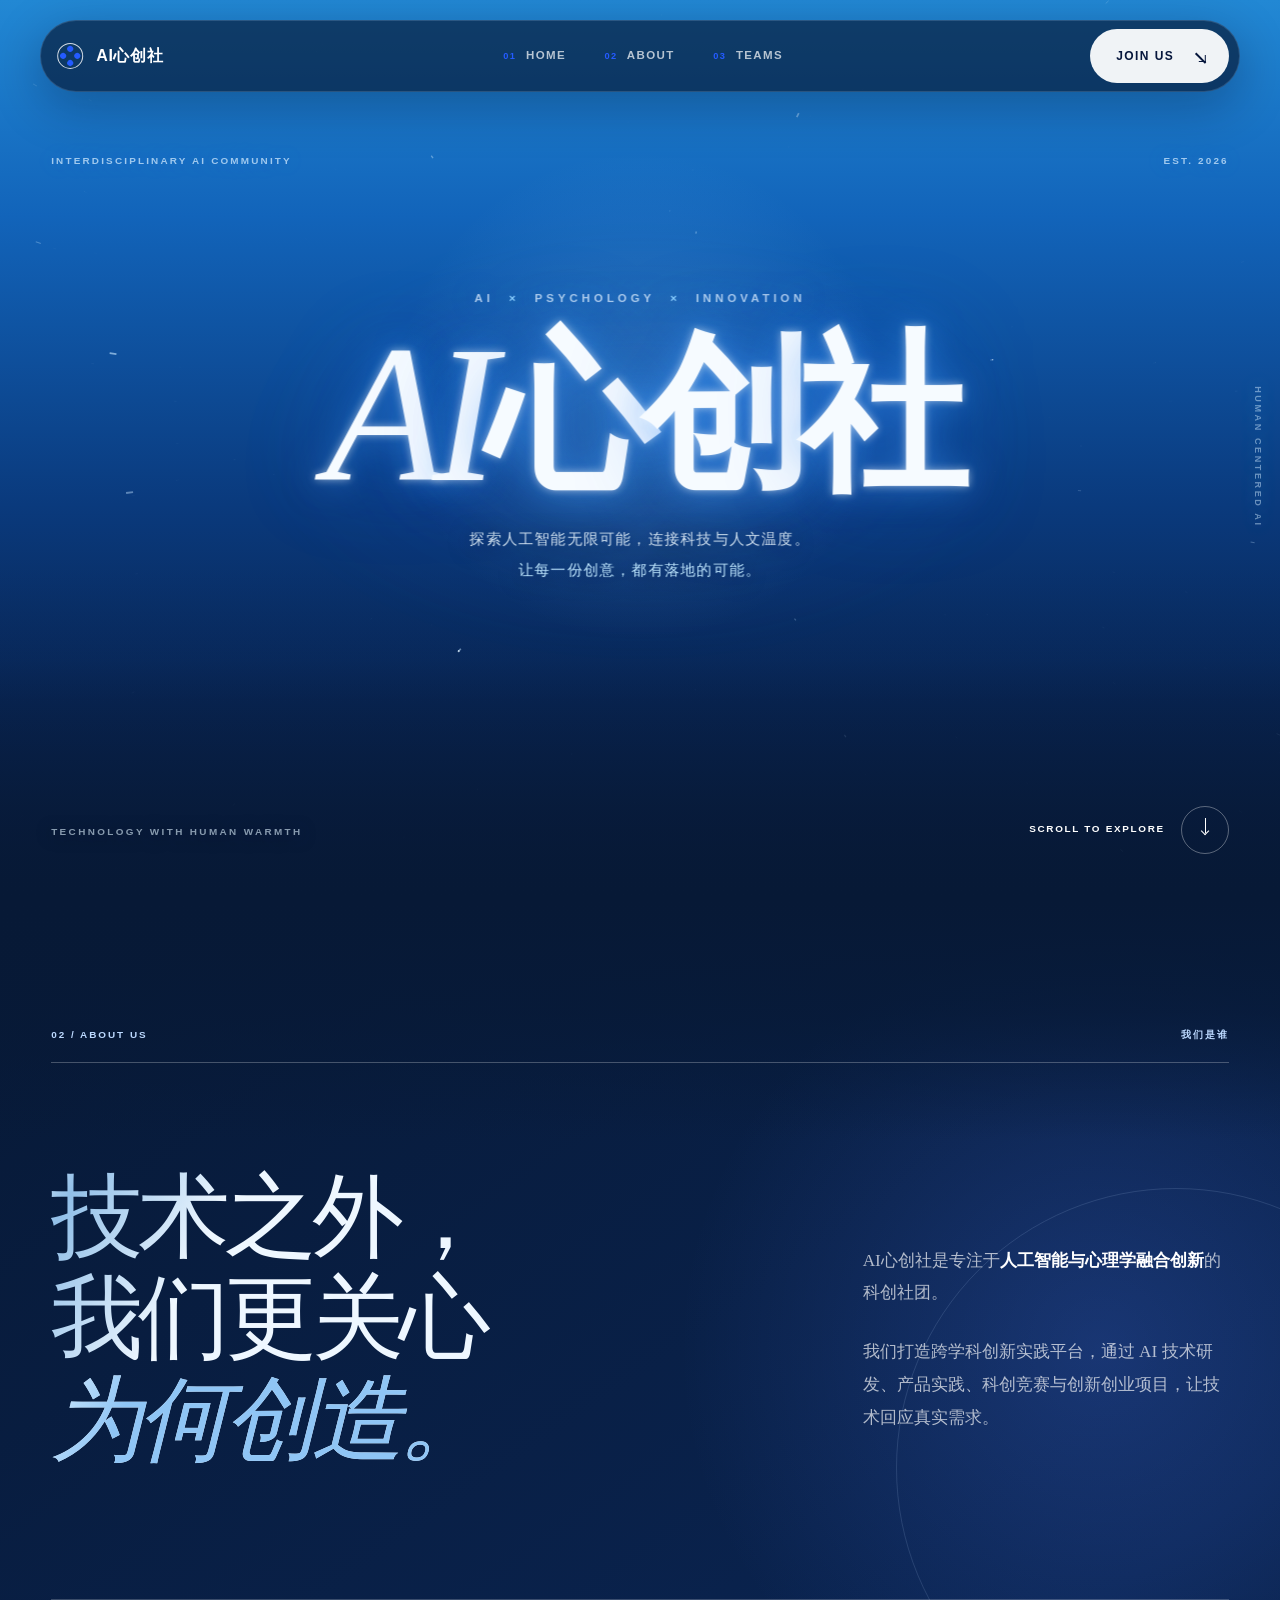
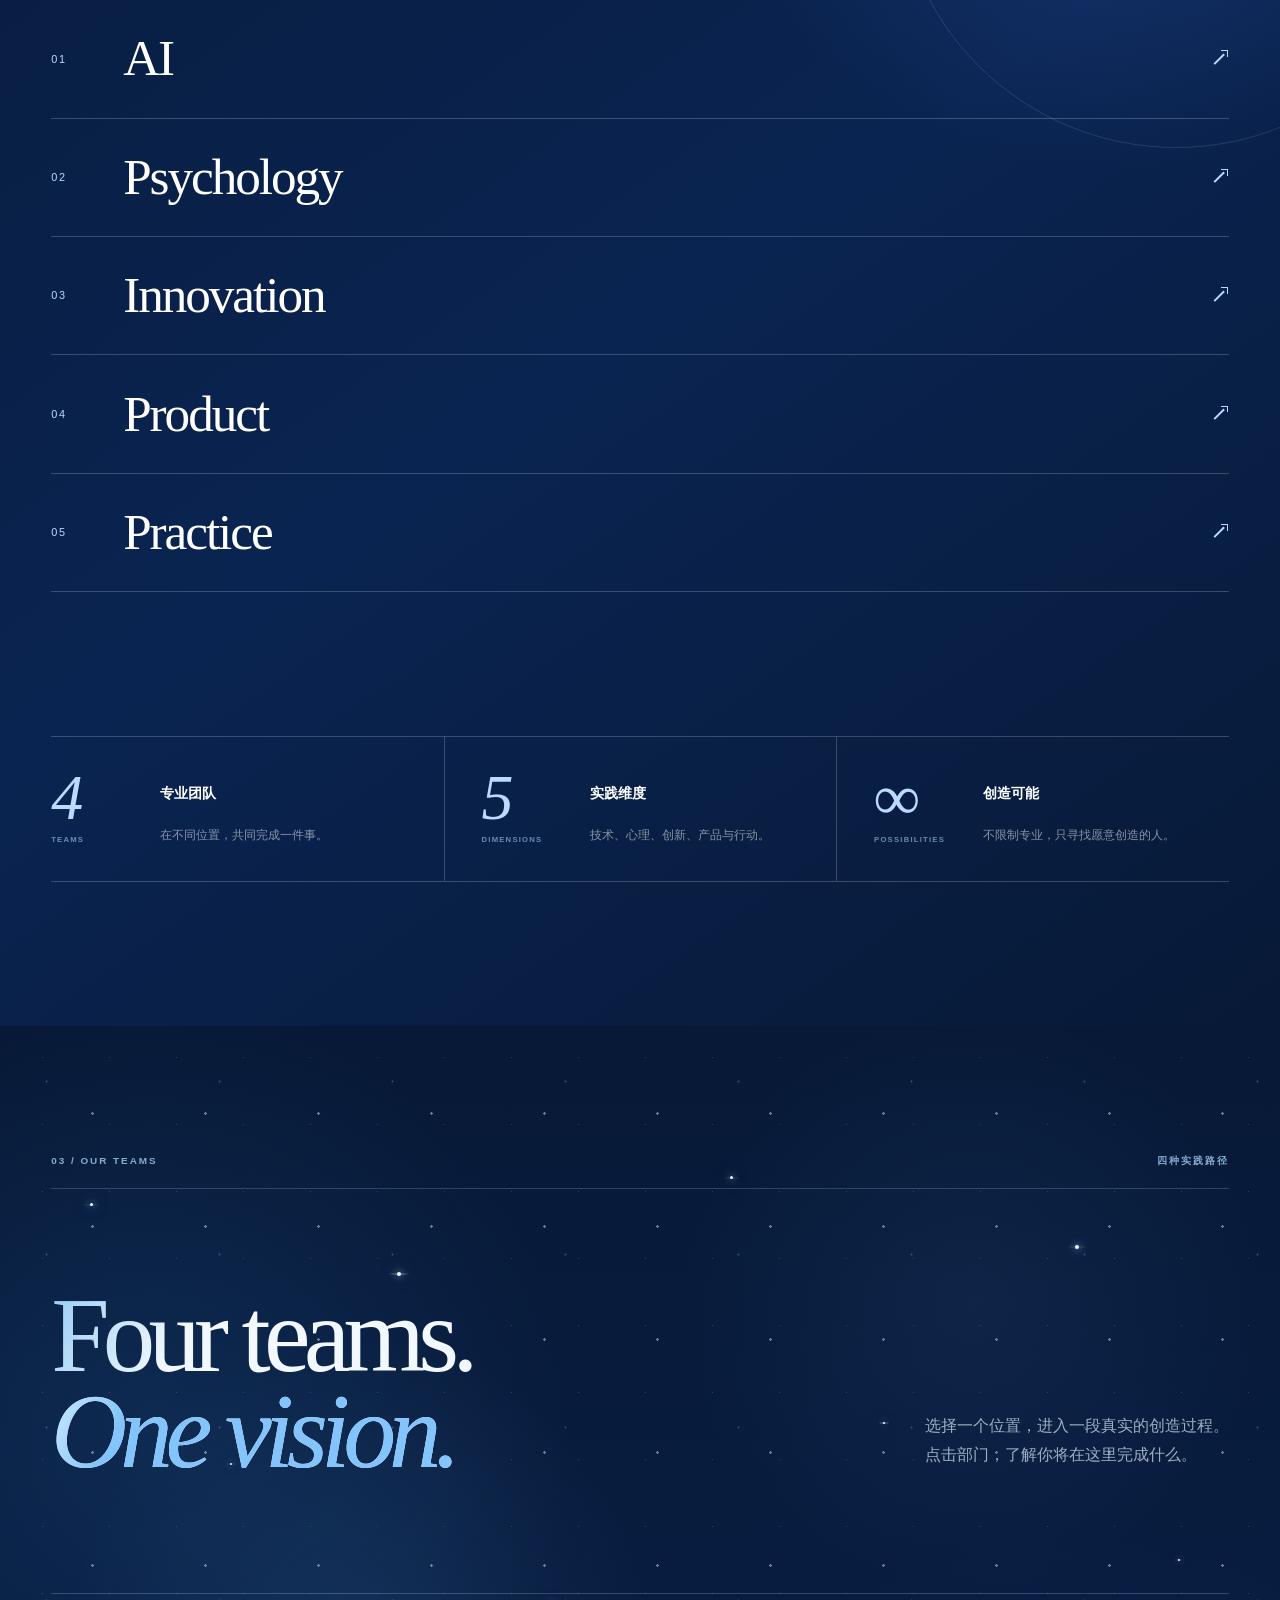
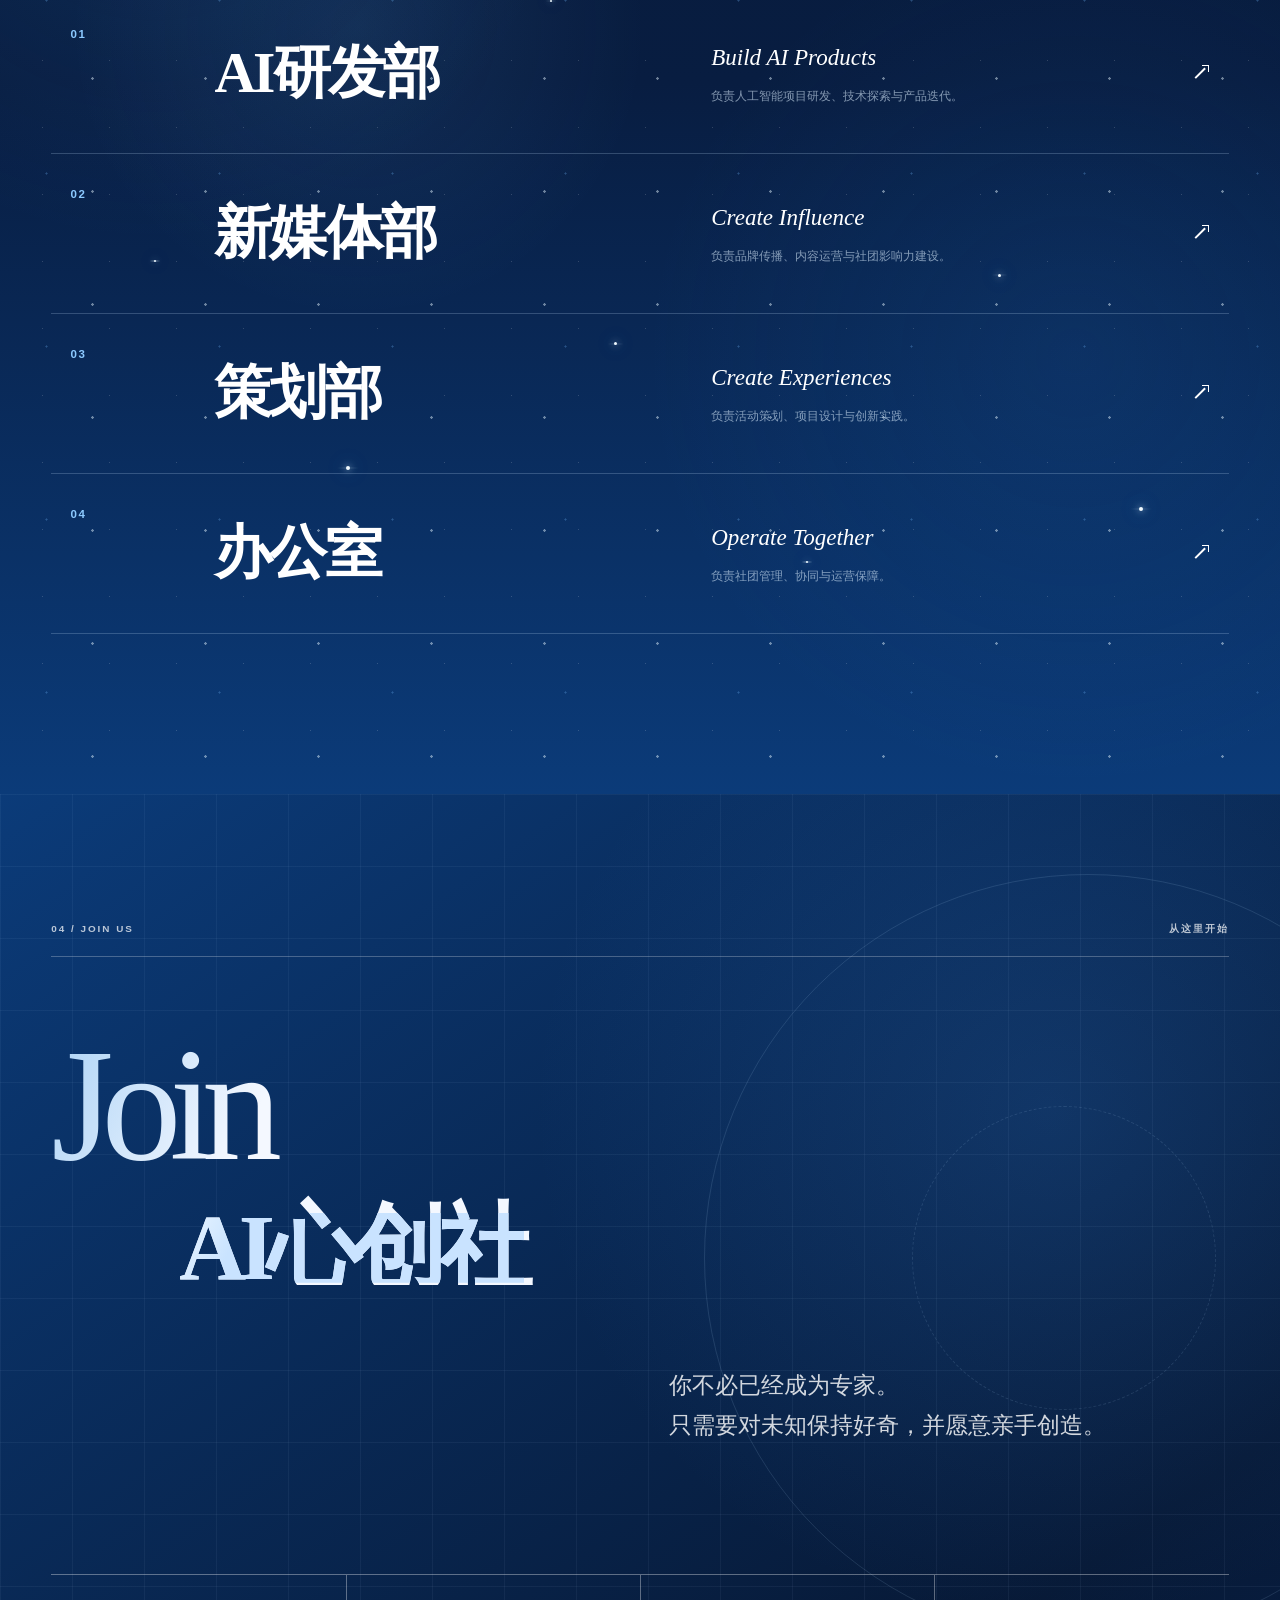
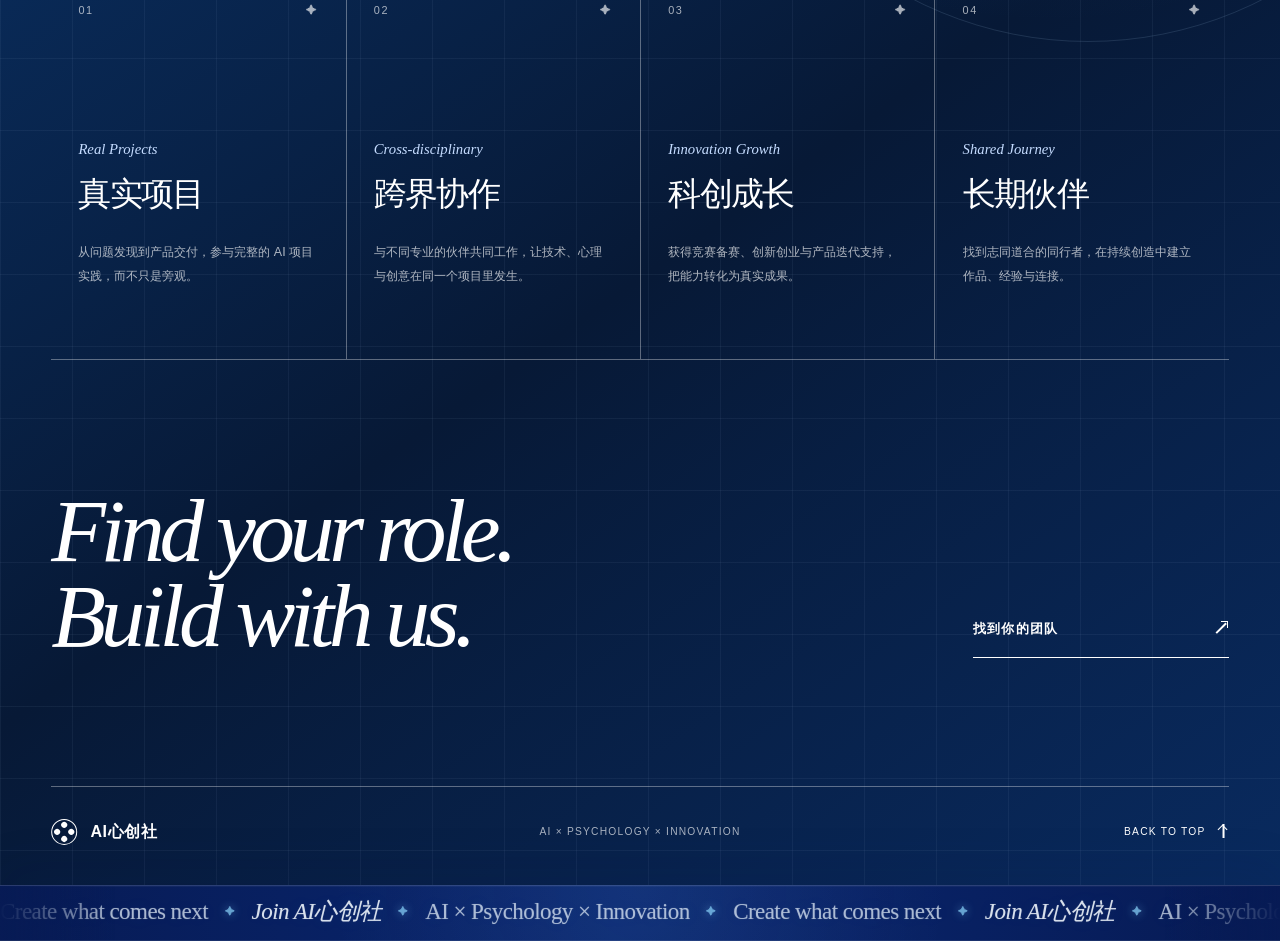
==== commit d518df22: "Add files via upload" ====
--- a/index.html
+++ b/index.html
@@ -1,42722 +1,42870 @@
-<!doctype html>
-
-<html lang="zh-CN">
-  <head>
-    <meta http-equiv="Content-Type" content="text/html; charset=UTF-8" />
-    <meta name="viewport" content="width=device-width, initial-scale=1" />
-    <script>
-(function () {
-  try {
-    var real = Object.getOwnPropertyDescriptor(Document.prototype, "currentScript");
-    var fake = null;
-    Object.defineProperty(document, "currentScript", {
-      configurable: true,
-      get: function () {
-        if (fake) return fake;
-        return real && real.get ? real.get.call(document) : null;
-      },
-    });
-    // 用真实的 <script> 元素伪装，满足 Next.js 的
-    // `document.currentScript instanceof HTMLScriptElement` 与 src 含 /_next/ 校验。
-    window.__AIX_CUR = function (src) {
-      if (!src) {
-        fake = null;
-        return;
-      }
-      var el = document.createElement("script");
-      el.src = src;
-      fake = el;
-    };
-  } catch (e) {
-    window.__AIX_CUR = function () {};
-  }
-})();
-    </script>
-    <script>
-/**
- * AI心创社 · 站点内容数据
- * ============================================================
- * 这份文件集中存放页面上的「业务内容」，日常改文案 / 换部门 /
- * 调整权益，只改这里即可，无需改动其它代码。
- *
- * 页面 JS 会读取 window.AIX_DATA 来渲染内容，因此本文件必须
- * 在页面脚本之前加载（已放在 <head> 最前）。
- */
-(function (global) {
-  "use strict";
-
-  global.AIX_DATA = {
-    /* --------------------------------------------------------
-     * 部门：对应「Our Teams」板块与点击后的部门详情弹窗
-     *   id           编号（01 / 02 / ...）
-     *   name         部门名称
-     *   english      英文标语
-     *   summary      列表里的简短介绍
-     *   description  弹窗里的完整介绍
-     *   responsibilities  弹窗「What we do」职责列表
-     *   outcomes         弹窗「What you gain」收获列表
-     * ------------------------------------------------------ */
-    departments: [
-      {
-        id: "01",
-        name: "AI研发部",
-        english: "Build AI Products",
-        summary: "负责人工智能项目研发、技术探索与产品迭代。",
-        description:
-          "从真实问题出发，完成技术调研、模型应用、原型开发与产品迭代，让想法成为可以被使用、被验证的 AI 产品。",
-        responsibilities: [
-          "AI 技术探索",
-          "产品原型开发",
-          "项目研发协作",
-          "技术竞赛备赛",
-        ],
-        outcomes: ["完整项目经历", "技术作品集", "产品思维", "工程协作能力"],
-      },
-      {
-        id: "02",
-        name: "新媒体部",
-        english: "Create Influence",
-        summary: "负责品牌传播、内容运营与社团影响力建设。",
-        description:
-          "把前沿技术转化为有温度、可理解、愿意被分享的内容，建立 AI心创社统一而持续的品牌表达。",
-        responsibilities: [
-          "品牌视觉建设",
-          "新媒体内容运营",
-          "活动传播策划",
-          "影像与内容创作",
-        ],
-        outcomes: ["品牌项目经验", "内容作品集", "传播策略能力", "审美表达能力"],
-      },
-      {
-        id: "03",
-        name: "策划部",
-        english: "Create Experiences",
-        summary: "负责活动策划、项目设计与创新实践。",
-        description:
-          "围绕 AI、心理学与青年创新设计活动和项目，从主题洞察、体验设计到现场执行，创造真正有参与感的实践场景。",
-        responsibilities: [
-          "主题活动策划",
-          "创新项目设计",
-          "竞赛方案组织",
-          "活动现场执行",
-        ],
-        outcomes: [
-          "策划全流程经验",
-          "项目统筹能力",
-          "创新方法训练",
-          "公共表达能力",
-        ],
-      },
-      {
-        id: "04",
-        name: "办公室",
-        english: "Operate Together",
-        summary: "负责社团管理、协同与运营保障。",
-        description:
-          "连接团队、成员与资源，设计高效清晰的协作机制，让每一个跨学科项目都能够稳定推进并持续成长。",
-        responsibilities: [
-          "社团日常运营",
-          "成员发展支持",
-          "部门沟通协调",
-          "资源与项目管理",
-        ],
-        outcomes: ["组织运营经验", "协同管理能力", "资源整合能力", "领导力成长"],
-      },
-    ],
-
-    /* --------------------------------------------------------
-     * 权益：对应「Join Us」板块的 4 张卡片
-     *   id       编号
-     *   title    中文标题
-     *   english  英文小标题
-     *   copy     说明文案
-     * ------------------------------------------------------ */
-    benefits: [
-      {
-        id: "01",
-        title: "真实项目",
-        english: "Real Projects",
-        copy: "从问题发现到产品交付，参与完整的 AI 项目实践，而不只是旁观。",
-      },
-      {
-        id: "02",
-        title: "跨界协作",
-        english: "Cross-disciplinary",
-        copy: "与不同专业的伙伴共同工作，让技术、心理与创意在同一个项目里发生。",
-      },
-      {
-        id: "03",
-        title: "科创成长",
-        english: "Innovation Growth",
-        copy: "获得竞赛备赛、创新创业与产品迭代支持，把能力转化为真实成果。",
-      },
-      {
-        id: "04",
-        title: "长期伙伴",
-        english: "Shared Journey",
-        copy: "找到志同道合的同行者，在持续创造中建立作品、经验与连接。",
-      },
-    ],
-
-    /* --------------------------------------------------------
-     * 星光粒子：团队板块背景里的闪烁光点位置
-     *   x / y      横纵坐标（百分比）
-     *   size       光点大小
-     *   delay      动画延迟（负值为错开相位）
-     *   duration   闪烁周期
-     * ------------------------------------------------------ */
-    sparkles: [
-      { x: "7%", y: "13%", size: "3px", delay: "-1.2s", duration: "4.8s" },
-      { x: "18%", y: "32%", size: "2px", delay: "-3.4s", duration: "6.1s" },
-      { x: "31%", y: "18%", size: "4px", delay: "-2.1s", duration: "5.4s" },
-      { x: "43%", y: "42%", size: "2px", delay: "-4.7s", duration: "6.8s" },
-      { x: "57%", y: "11%", size: "3px", delay: "-0.8s", duration: "5.9s" },
-      { x: "69%", y: "29%", size: "2px", delay: "-5.2s", duration: "7.1s" },
-      { x: "84%", y: "16%", size: "4px", delay: "-2.9s", duration: "5.2s" },
-      { x: "92%", y: "39%", size: "2px", delay: "-1.7s", duration: "6.4s" },
-      { x: "12%", y: "61%", size: "2px", delay: "-4.1s", duration: "5.7s" },
-      { x: "27%", y: "76%", size: "4px", delay: "-2.5s", duration: "6.6s" },
-      { x: "48%", y: "67%", size: "3px", delay: "-5.6s", duration: "7.2s" },
-      { x: "63%", y: "83%", size: "2px", delay: "-1.4s", duration: "5.5s" },
-      { x: "78%", y: "62%", size: "3px", delay: "-3.8s", duration: "6.2s" },
-      { x: "89%", y: "79%", size: "4px", delay: "-0.4s", duration: "5.8s" },
-    ],
-  };
-})(typeof globalThis !== "undefined" ? globalThis : window);
-
-    </script>
-    <style>
-@layer properties {
-  @supports (((-webkit-hyphens: none)) and (not (margin-trim: inline))) or
-    ((-moz-orient: inline) and (not (color: rgb(from red r g b)))) {
-    *,
-    :before,
-    :after,
-    ::backdrop {
-      --tw-shadow: 0 0 #0000;
-      --tw-shadow-color: initial;
-      --tw-shadow-alpha: 100%;
-      --tw-inset-shadow: 0 0 #0000;
-      --tw-inset-shadow-color: initial;
-      --tw-inset-shadow-alpha: 100%;
-      --tw-ring-color: initial;
-      --tw-ring-shadow: 0 0 #0000;
-      --tw-inset-ring-color: initial;
-      --tw-inset-ring-shadow: 0 0 #0000;
-      --tw-ring-inset: initial;
-      --tw-ring-offset-width: 0px;
-      --tw-ring-offset-color: #fff;
-      --tw-ring-offset-shadow: 0 0 #0000;
-    }
-  }
-}
-@layer theme {
-  :root,
-  :host {
-    --font-sans: ui-sans-serif, system-ui, sans-serif, "Apple Color Emoji",
-      "Segoe UI Emoji", "Segoe UI Symbol", "Noto Color Emoji";
-    --font-mono: ui-monospace, SFMono-Regular, Menlo, Monaco, Consolas,
-      "Liberation Mono", "Courier New", monospace;
-    --spacing: 0.25rem;
-    --default-font-family: var(--font-sans);
-    --default-mono-font-family: var(--font-mono);
-  }
-}
-@layer base {
-  *,
-  :after,
-  :before,
-  ::backdrop {
-    box-sizing: border-box;
-    border: 0 solid;
-    margin: 0;
-    padding: 0;
-  }
-  ::file-selector-button {
-    box-sizing: border-box;
-    border: 0 solid;
-    margin: 0;
-    padding: 0;
-  }
-  html,
-  :host {
-    -webkit-text-size-adjust: 100%;
-    tab-size: 4;
-    line-height: 1.5;
-    font-family: var(
-      --default-font-family,
-      ui-sans-serif,
-      system-ui,
-      sans-serif,
-      "Apple Color Emoji",
-      "Segoe UI Emoji",
-      "Segoe UI Symbol",
-      "Noto Color Emoji"
-    );
-    font-feature-settings: var(--default-font-feature-settings, normal);
-    font-variation-settings: var(--default-font-variation-settings, normal);
-    -webkit-tap-highlight-color: transparent;
-  }
-  hr {
-    height: 0;
-    color: inherit;
-    border-top-width: 1px;
-  }
-  abbr:where([title]) {
-    -webkit-text-decoration: underline dotted;
-    text-decoration: underline dotted;
-  }
-  h1,
-  h2,
-  h3,
-  h4,
-  h5,
-  h6 {
-    font-size: inherit;
-    font-weight: inherit;
-  }
-  a {
-    color: inherit;
-    -webkit-text-decoration: inherit;
-    -webkit-text-decoration: inherit;
-    -webkit-text-decoration: inherit;
-    -webkit-text-decoration: inherit;
-    text-decoration: inherit;
-  }
-  b,
-  strong {
-    font-weight: bolder;
-  }
-  code,
-  kbd,
-  samp,
-  pre {
-    font-family: var(
-      --default-mono-font-family,
-      ui-monospace,
-      SFMono-Regular,
-      Menlo,
-      Monaco,
-      Consolas,
-      "Liberation Mono",
-      "Courier New",
-      monospace
-    );
-    font-feature-settings: var(--default-mono-font-feature-settings, normal);
-    font-variation-settings: var(
-      --default-mono-font-variation-settings,
-      normal
-    );
-    font-size: 1em;
-  }
-  small {
-    font-size: 80%;
-  }
-  sub,
-  sup {
-    vertical-align: baseline;
-    font-size: 75%;
-    line-height: 0;
-    position: relative;
-  }
-  sub {
-    bottom: -0.25em;
-  }
-  sup {
-    top: -0.5em;
-  }
-  table {
-    text-indent: 0;
-    border-color: inherit;
-    border-collapse: collapse;
-  }
-  :-moz-focusring {
-    outline: auto;
-  }
-  progress {
-    vertical-align: baseline;
-  }
-  summary {
-    display: list-item;
-  }
-  ol,
-  ul,
-  menu {
-    list-style: none;
-  }
-  img,
-  svg,
-  video,
-  canvas,
-  audio,
-  iframe,
-  embed,
-  object {
-    vertical-align: middle;
-    display: block;
-  }
-  img,
-  video {
-    max-width: 100%;
-    height: auto;
-  }
-  button,
-  input,
-  select,
-  optgroup,
-  textarea {
-    font: inherit;
-    font-feature-settings: inherit;
-    font-variation-settings: inherit;
-    letter-spacing: inherit;
-    color: inherit;
-    opacity: 1;
-    background-color: #0000;
-    border-radius: 0;
-  }
-  ::file-selector-button {
-    font: inherit;
-    font-feature-settings: inherit;
-    font-variation-settings: inherit;
-    letter-spacing: inherit;
-    color: inherit;
-    opacity: 1;
-    background-color: #0000;
-    border-radius: 0;
-  }
-  :where(select:is([multiple], [size])) optgroup {
-    font-weight: bolder;
-  }
-  :where(select:is([multiple], [size])) optgroup option {
-    padding-inline-start: 20px;
-  }
-  ::file-selector-button {
-    margin-inline-end: 4px;
-  }
-  ::placeholder {
-    opacity: 1;
-  }
-  @supports (not ((-webkit-appearance: -apple-pay-button))) or
-    (contain-intrinsic-size: 1px) {
-    ::placeholder {
-      color: currentColor;
-    }
-    @supports (color: color-mix(in lab, red, red)) {
-      ::placeholder {
-        color: color-mix(in oklab, currentcolor 50%, transparent);
-      }
-    }
-  }
-  textarea {
-    resize: vertical;
-  }
-  ::-webkit-search-decoration {
-    -webkit-appearance: none;
-  }
-  ::-webkit-date-and-time-value {
-    min-height: 1lh;
-    text-align: inherit;
-  }
-  ::-webkit-datetime-edit {
-    display: inline-flex;
-  }
-  ::-webkit-datetime-edit-fields-wrapper {
-    padding: 0;
-  }
-  ::-webkit-datetime-edit {
-    padding-block: 0;
-  }
-  ::-webkit-datetime-edit-year-field {
-    padding-block: 0;
-  }
-  ::-webkit-datetime-edit-month-field {
-    padding-block: 0;
-  }
-  ::-webkit-datetime-edit-day-field {
-    padding-block: 0;
-  }
-  ::-webkit-datetime-edit-hour-field {
-    padding-block: 0;
-  }
-  ::-webkit-datetime-edit-minute-field {
-    padding-block: 0;
-  }
-  ::-webkit-datetime-edit-second-field {
-    padding-block: 0;
-  }
-  ::-webkit-datetime-edit-millisecond-field {
-    padding-block: 0;
-  }
-  ::-webkit-datetime-edit-meridiem-field {
-    padding-block: 0;
-  }
-  ::-webkit-calendar-picker-indicator {
-    line-height: 1;
-  }
-  :-moz-ui-invalid {
-    box-shadow: none;
-  }
-  button,
-  input:where([type="button"], [type="reset"], [type="submit"]) {
-    appearance: button;
-  }
-  ::file-selector-button {
-    appearance: button;
-  }
-  ::-webkit-inner-spin-button {
-    height: auto;
-  }
-  ::-webkit-outer-spin-button {
-    height: auto;
-  }
-  [hidden]:where(:not([hidden="until-found"])) {
-    display: none !important;
-  }
-}
-@layer components;
-@layer utilities {
-  .relative {
-    position: relative;
-  }
-  .start {
-    inset-inline-start: var(--spacing);
-  }
-  .block {
-    display: block;
-  }
-  .hidden {
-    display: none;
-  }
-  .table {
-    display: table;
-  }
-  .resize {
-    resize: both;
-  }
-  .ring {
-    --tw-ring-shadow: var(--tw-ring-inset,) 0 0 0
-      calc(1px + var(--tw-ring-offset-width)) var(--tw-ring-color, currentcolor);
-    box-shadow: var(--tw-inset-shadow), var(--tw-inset-ring-shadow),
-      var(--tw-ring-offset-shadow), var(--tw-ring-shadow), var(--tw-shadow);
-  }
-}
-:root {
-  --ink: #081a3b;
-  --ink-soft: #18325f;
-  --blue: #245bff;
-  --blue-bright: #4f7dff;
-  --blue-deep: #0a3978;
-  --blue-night: #071936;
-  --sky: #bcd9ff;
-  --ice: #f4f8ff;
-  --white: #fff;
-  --line: #081a3b29;
-  --pointer-x: 50vw;
-  --pointer-y: 50vh;
-  --font-display: "Songti SC", "STSong", "Noto Serif CJK SC", "SimSun", serif;
-  --font-sans: "Inter", "SF Pro Display", "PingFang SC", "Microsoft YaHei",
-    sans-serif;
-}
-* {
-  box-sizing: border-box;
-}
-html {
-  scroll-behavior: smooth;
-  background: var(--ice);
-  max-width: 100%;
-  overflow-x: hidden;
-}
-body {
-  background: var(--ice);
-  max-width: 100%;
-  color: var(--ink);
-  font-family: var(--font-sans);
-  -webkit-font-smoothing: antialiased;
-  margin: 0;
-  overflow-x: hidden;
-}
-@supports (overflow: clip) {
-  html,
-  body {
-    overflow-x: clip;
-  }
-}
-main {
-  width: 100%;
-  overflow-x: clip;
-}
-button,
-a {
-  color: inherit;
-}
-button {
-  font: inherit;
-}
-a {
-  text-decoration: none;
-}
-::selection {
-  background: var(--blue);
-  color: var(--white);
-}
-.cursor-glow {
-  z-index: 1;
-  width: 32rem;
-  height: 32rem;
-  left: var(--pointer-x);
-  top: var(--pointer-y);
-  pointer-events: none;
-  background: radial-gradient(circle, #4f7dff1f, #0000 66%);
-  border-radius: 50%;
-  position: fixed;
-  transform: translate(-50%, -50%);
-}
-.site-nav {
-  z-index: 80;
-  -webkit-backdrop-filter: blur(18px);
-  background: #f4f8ffad;
-  border: 1px solid #ffffff9e;
-  border-radius: 999px;
-  grid-template-columns: 1fr auto 1fr;
-  align-items: center;
-  height: 4.5rem;
-  padding: 0 0.6rem 0 1rem;
-  display: grid;
-  position: fixed;
-  top: 1.25rem;
-  left: 2.5rem;
-  right: 2.5rem;
-  box-shadow: 0 10px 40px #081a3b14;
-}
-.brand-mark {
-  letter-spacing: 0.04em;
-  align-items: center;
-  gap: 0.8rem;
-  width: fit-content;
-  font-size: 1rem;
-  font-weight: 700;
-  display: inline-flex;
-}
-.mark-grid {
-  border: 1px solid var(--ink);
-  border-radius: 50%;
-  grid-template-columns: 1fr 1fr;
-  gap: 0.22rem;
-  width: 1.65rem;
-  height: 1.65rem;
-  padding: 0.28rem;
-  display: grid;
-  position: relative;
-  transform: rotate(45deg);
-}
-.mark-grid i {
-  background: var(--blue);
-  border-radius: 50%;
-  display: block;
-}
-.nav-links {
-  align-items: center;
-  gap: 2.4rem;
-  display: flex;
-}
-.nav-links a {
-  color: var(--ink-soft);
-  letter-spacing: 0.12em;
-  text-transform: uppercase;
-  padding: 0.7rem 0;
-  font-size: 0.72rem;
-  font-weight: 650;
-  position: relative;
-}
-.nav-links a:after {
-  content: "";
-  background: var(--blue);
-  transform-origin: 100%;
-  width: 100%;
-  height: 1px;
-  transition: transform 0.32s;
-  position: absolute;
-  bottom: 0.3rem;
-  left: 0;
-  transform: scaleX(0);
-}
-.nav-links a:hover:after,
-.nav-links a:focus-visible:after {
-  transform-origin: 0;
-  transform: scaleX(1);
-}
-.nav-links span {
-  color: var(--blue);
-  margin-right: 0.32rem;
-  font-size: 0.58rem;
-}
-.nav-join {
-  background: var(--ink);
-  height: 3.35rem;
-  color: var(--white);
-  letter-spacing: 0.12em;
-  text-transform: uppercase;
-  border-radius: 999px;
-  justify-self: end;
-  align-items: center;
-  gap: 1.25rem;
-  padding: 0 1.4rem 0 1.65rem;
-  font-size: 0.75rem;
-  font-weight: 700;
-  transition:
-    background 0.26s,
-    transform 0.26s;
-  display: inline-flex;
-}
-.nav-join:hover,
-.nav-join:focus-visible {
-  background: var(--blue);
-  transform: translateY(-2px);
-}
-.nav-join span {
-  font-size: 1rem;
-}
-.css-arrow {
-  color: currentColor;
-  flex: none;
-  width: 0.8rem;
-  height: 0.8rem;
-  display: inline-block;
-  position: relative;
-}
-.css-arrow:before {
-  content: "";
-  border-top: 1.5px solid;
-  border-right: 1.5px solid;
-  width: 0.42rem;
-  height: 0.42rem;
-  position: absolute;
-  top: 0.05rem;
-  right: 0.05rem;
-}
-.css-arrow:after {
-  content: "";
-  transform-origin: 50%;
-  background: currentColor;
-  width: 0.88rem;
-  height: 1.5px;
-  position: absolute;
-  top: 50%;
-  left: 0.08rem;
-  transform: translateY(-50%) rotate(-45deg);
-}
-.css-arrow-down-right {
-  transform: rotate(90deg);
-}
-.css-arrow-up {
-  transform: rotate(-45deg);
-}
-.hero {
-  background: linear-gradient(#245bff0a 1px, transparent 1px),
-    linear-gradient(90deg, #245bff0a 1px, transparent 1px),
-    radial-gradient(circle at 74% 34%, #5d96ff3d, transparent 25%),
-    radial-gradient(circle at 20% 75%, #bcd9ff85, transparent 31%), var(--ice);
-  background-size:
-    64px 64px,
-    64px 64px,
-    auto,
-    auto,
-    auto;
-  flex-direction: column;
-  justify-content: space-between;
-  min-height: 100svh;
-  padding: 8.8rem 4vw 0;
-  display: flex;
-  position: relative;
-  overflow: hidden;
-}
-.hero:before {
-  content: "";
-  border: 1px solid #245bff2e;
-  border-radius: 50%;
-  width: 42rem;
-  height: 42rem;
-  animation: 8s ease-in-out infinite breathe;
-  position: absolute;
-  top: 17%;
-  right: 7%;
-  box-shadow:
-    inset 0 0 100px #ffffffb3,
-    0 0 120px #245bff1f;
-}
-.hero:after {
-  content: "HUMAN CENTERED AI";
-  color: #081a3b6b;
-  letter-spacing: 0.28em;
-  transform-origin: 100%;
-  font-size: 0.57rem;
-  font-weight: 700;
-  position: absolute;
-  top: 50%;
-  right: 1.4rem;
-  transform: rotate(90deg) translate(50%);
-}
-.hero-network {
-  pointer-events: none;
-  position: absolute;
-  inset: 0;
-}
-.network-node {
-  z-index: 2;
-  background: var(--blue);
-  opacity: 0.52;
-  border-radius: 50%;
-  width: 0.38rem;
-  height: 0.38rem;
-  animation: 4s ease-in-out infinite nodePulse;
-  position: absolute;
-  box-shadow: 0 0 0 5px #245bff14;
-}
-.network-node:nth-child(2n) {
-  width: 0.22rem;
-  height: 0.22rem;
-  animation-delay: -1.4s;
-}
-.network-node:nth-child(3n) {
-  background: var(--ink);
-  animation-delay: -2.6s;
-}
-.network-orbit {
-  border: 1px solid #245bff1f;
-  border-radius: 50%;
-  position: absolute;
-}
-.orbit-one {
-  width: 18rem;
-  height: 18rem;
-  animation: 20s linear infinite orbit;
-  top: 29%;
-  right: 20%;
-}
-.orbit-two {
-  border-style: dashed;
-  width: 7rem;
-  height: 7rem;
-  animation: 14s linear infinite reverse orbit;
-  bottom: 18%;
-  left: 11%;
-}
-.network-line {
-  transform-origin: 0;
-  background: linear-gradient(90deg, #0000, #245bff47, #0000);
-  height: 1px;
-  animation: 6s ease-in-out infinite lineFlow;
-  position: absolute;
-}
-.line-one {
-  width: 28%;
-  top: 32%;
-  left: 56%;
-  transform: rotate(18deg);
-}
-.line-two {
-  width: 22%;
-  animation-delay: -2s;
-  top: 48%;
-  left: 12%;
-  transform: rotate(-25deg);
-}
-.line-three {
-  width: 25%;
-  animation-delay: -4s;
-  bottom: 26%;
-  right: 8%;
-  transform: rotate(-38deg);
-}
-.hero-kicker,
-.hero-title-wrap,
-.hero-bottom {
-  z-index: 4;
-  position: relative;
-}
-.hero-kicker {
-  width: min(42rem, 54vw);
-  color: var(--blue);
-  letter-spacing: 0.22em;
-  text-transform: uppercase;
-  justify-content: space-between;
-  font-size: 0.62rem;
-  font-weight: 750;
-  display: flex;
-}
-.hero-title-wrap {
-  margin-top: auto;
-  margin-bottom: auto;
-}
-.hero-title {
-  letter-spacing: -0.085em;
-  align-items: baseline;
-  margin: 0;
-  line-height: 0.78;
-  display: flex;
-}
-.title-ai {
-  color: var(--blue);
-  font-family:
-    Georgia,
-    Times New Roman,
-    serif;
-  font-size: clamp(7rem, 19vw, 18rem);
-  font-style: italic;
-  font-weight: 400;
-}
-.title-cn {
-  color: var(--ink);
-  font-family: var(--font-display);
-  white-space: nowrap;
-  margin-left: 0.04em;
-  font-size: clamp(5.7rem, 15.6vw, 15rem);
-  font-weight: 700;
-}
-.hero-formula {
-  color: var(--ink-soft);
-  letter-spacing: 0.28em;
-  text-transform: uppercase;
-  margin: 2rem 0 0 0.8rem;
-  font-size: clamp(0.82rem, 1.1vw, 1.05rem);
-  font-weight: 650;
-}
-.hero-formula span {
-  color: var(--blue);
-  margin: 0 0.5rem;
-}
-.hero-bottom {
-  grid-template-columns: 1fr 1fr auto;
-  align-items: end;
-  gap: 3rem;
-  padding-bottom: 5.5rem;
-  display: grid;
-}
-.hero-statement,
-.hero-promise {
-  font-family: var(--font-display);
-  margin: 0;
-  font-size: clamp(1.15rem, 1.7vw, 1.6rem);
-  line-height: 1.65;
-}
-.hero-promise {
-  color: var(--blue);
-}
-.scroll-cue {
-  letter-spacing: 0.17em;
-  text-transform: uppercase;
-  align-items: center;
-  gap: 1rem;
-  padding-bottom: 0.4rem;
-  font-size: 0.62rem;
-  font-weight: 700;
-  display: flex;
-}
-.scroll-cue i {
-  border: 1px solid var(--line);
-  border-radius: 50%;
-  width: 3rem;
-  height: 3rem;
-  display: block;
-  position: relative;
-}
-.scroll-cue i:before {
-  content: "";
-  background: var(--blue);
-  width: 1px;
-  height: 0.92rem;
-  animation: 1.8s ease-in-out infinite scrollDrop;
-  position: absolute;
-  top: 0.72rem;
-  left: 50%;
-}
-.scroll-cue i:after {
-  content: "";
-  border-right: 1px solid var(--blue);
-  border-bottom: 1px solid var(--blue);
-  width: 0.38rem;
-  height: 0.38rem;
-  position: absolute;
-  top: 1.35rem;
-  left: calc(50% - 0.19rem);
-  transform: rotate(45deg);
-}
-.hero-marquee {
-  z-index: 4;
-  border-top: 1px solid var(--line);
-  background: #ffffff61;
-  width: calc(100% + 8vw);
-  margin-left: -4vw;
-  position: relative;
-  overflow: hidden;
-}
-.hero-marquee div {
-  width: max-content;
-  color: var(--ink-soft);
-  letter-spacing: 0.22em;
-  align-items: center;
-  gap: 2rem;
-  padding: 0.95rem 0;
-  font-size: 0.58rem;
-  font-weight: 700;
-  animation: 22s linear infinite marquee;
-  display: flex;
-}
-.hero-marquee b {
-  color: var(--blue);
-  font-size: 0.7rem;
-}
-.hero-enter {
-  opacity: 0;
-  animation: 0.9s cubic-bezier(0.2, 0.8, 0.2, 1) forwards heroIn;
-  transform: translateY(24px);
-}
-.hero-kicker {
-  animation-delay: 0.12s;
-}
-.title-ai {
-  animation-delay: 0.22s;
-}
-.title-cn {
-  animation-delay: 0.33s;
-}
-.hero-formula {
-  animation-delay: 0.47s;
-}
-.hero-statement {
-  animation-delay: 0.59s;
-}
-.hero-promise {
-  animation-delay: 0.68s;
-}
-.scroll-cue {
-  animation-delay: 0.76s;
-}
-.about-section {
-  z-index: 3;
-  min-height: 100vh;
-  color: var(--white);
-  background: linear-gradient(#071936 0%, #071936b8 7rem, #0000 15rem),
-    radial-gradient(circle at 86% 26%, #4f7dff38, #0000 25%),
-    linear-gradient(145deg, #071936 0%, #0a2451 56%, #071936 100%);
-  padding: 8rem 4vw 9rem;
-  position: relative;
-  overflow: hidden;
-}
-.about-section:before {
-  content: "";
-  border: 1px solid #bcd9ff24;
-  border-radius: 50%;
-  width: 35rem;
-  height: 35rem;
-  position: absolute;
-  top: 18rem;
-  right: -11rem;
-}
-.section-index {
-  z-index: 2;
-  color: var(--sky);
-  letter-spacing: 0.2em;
-  text-transform: uppercase;
-  border-bottom: 1px solid #ffffff40;
-  justify-content: space-between;
-  padding-bottom: 1.2rem;
-  font-size: 0.62rem;
-  font-weight: 700;
-  display: flex;
-  position: relative;
-}
-.about-intro {
-  z-index: 2;
-  grid-template-columns: 1.4fr 0.75fr;
-  align-items: end;
-  gap: 10vw;
-  margin-top: 6.5rem;
-  display: grid;
-  position: relative;
-}
-.about-intro h2 {
-  font-family: var(--font-display);
-  letter-spacing: -0.055em;
-  margin: 0;
-  font-size: clamp(3.5rem, 7.2vw, 7.6rem);
-  font-weight: 500;
-  line-height: 1.1;
-}
-.about-intro h2 em {
-  color: var(--sky);
-  font-family:
-    Georgia,
-    Times New Roman,
-    serif;
-  font-weight: 400;
-}
-.about-copy {
-  max-width: 33rem;
-  padding-bottom: 0.7rem;
-}
-.about-copy p {
-  color: #ffffffad;
-  font-family: var(--font-display);
-  margin: 0 0 1.6rem;
-  font-size: clamp(1.05rem, 1.35vw, 1.3rem);
-  line-height: 1.9;
-}
-.about-copy strong {
-  color: var(--white);
-  font-weight: 700;
-}
-.about-words {
-  z-index: 2;
-  border-top: 1px solid #fff3;
-  margin-top: 8rem;
-  position: relative;
-}
-.word-row {
-  border-bottom: 1px solid #fff3;
-  grid-template-columns: 4.5rem 1fr auto;
-  align-items: center;
-  min-height: 7.4rem;
-  transition:
-    padding 0.35s,
-    background 0.35s;
-  display: grid;
-}
-.word-row:hover {
-  background: #ffffff0d;
-  padding: 0 1.4rem;
-}
-.word-row span {
-  color: var(--sky);
-  letter-spacing: 0.15em;
-  font-size: 0.68rem;
-}
-.word-row strong {
-  letter-spacing: -0.04em;
-  font-family:
-    Georgia,
-    Times New Roman,
-    serif;
-  font-size: clamp(2.2rem, 4vw, 4.5rem);
-  font-weight: 400;
-}
-.word-row .css-arrow {
-  width: 1.15rem;
-  height: 1.15rem;
-  color: var(--sky);
-}
-.about-metrics {
-  z-index: 2;
-  border-top: 1px solid #fff3;
-  border-bottom: 1px solid #fff3;
-  grid-template-columns: repeat(3, 1fr);
-  margin-top: 9rem;
-  display: grid;
-  position: relative;
-}
-.about-metrics article {
-  grid-template-columns: clamp(5.4rem, 6.6vw, 7rem) minmax(0, 1fr);
-  align-items: end;
-  column-gap: 1.4rem;
-  padding: 2rem 2.3rem 2.2rem 0;
-  display: grid;
-}
-.about-metrics article + article {
-  border-left: 1px solid #fff3;
-  padding-left: 2.3rem;
-}
-.metric-value {
-  grid-row: span 2;
-  align-self: center;
-  justify-items: start;
-  gap: 0.45rem;
-  display: grid;
-}
-.metric-value strong {
-  color: var(--sky);
-  font-family:
-    Georgia,
-    Times New Roman,
-    serif;
-  font-size: clamp(3rem, 5vw, 5.6rem);
-  font-style: italic;
-  font-weight: 400;
-  line-height: 0.9;
-}
-.metric-value small {
-  color: #b2d9ff94;
-  letter-spacing: 0.16em;
-  text-transform: uppercase;
-  font-size: 0.48rem;
-  font-weight: 700;
-}
-.about-metrics span {
-  font-size: 0.9rem;
-  font-weight: 700;
-}
-.about-metrics p {
-  color: #ffffff85;
-  margin: 0.45rem 0 0;
-  font-size: 0.76rem;
-  line-height: 1.6;
-}
-.teams-section {
-  z-index: 3;
-  isolation: isolate;
-  min-height: 100vh;
-  color: var(--white);
-  background: radial-gradient(circle at 12% 29%, #3177bf29, #0000 28%),
-    radial-gradient(circle at 84% 68%, #1d65b326, #0000 30%),
-    linear-gradient(#071936 0%, #081d41 48%, #0b3b79 100%);
-  padding: 8rem 4vw 10rem;
-  position: relative;
-  overflow: hidden;
-}
-.teams-section:before {
-  content: "";
-  z-index: 0;
-  opacity: 0.52;
-  pointer-events: none;
-  background-image: radial-gradient(circle, #e6f6ffe0 0 1px, #0000 1.5px),
-    radial-gradient(circle, #75bcff8f 0 0.8px, #0000 1.35px),
-    radial-gradient(circle, #ffffff52 0 0.55px, #0000 1px);
-  background-position:
-    0 0,
-    37px 51px,
-    19px 13px;
-  background-size:
-    113px 113px,
-    173px 173px,
-    67px 67px;
-  animation: 34s linear infinite alternate teamStarsDrift;
-  position: absolute;
-  inset: -6%;
-  -webkit-mask-image: linear-gradient(
-    #0000,
-    #000 7rem calc(100% - 7rem),
-    #0000
-  );
-  mask-image: linear-gradient(#0000, #000 7rem calc(100% - 7rem), #0000);
-}
-.teams-section:after {
-  content: "";
-  z-index: 0;
-  pointer-events: none;
-  background: radial-gradient(circle at 28% 44%, #65aff01a, #0000 24%),
-    radial-gradient(circle at 76% 20%, #5e9bde14, #0000 20%);
-  position: absolute;
-  inset: 0;
-}
-.teams-section > * {
-  z-index: 1;
-  position: relative;
-}
-.teams-section > .teams-sparkles {
-  z-index: 0;
-  pointer-events: none;
-  position: absolute;
-  inset: 0;
-}
-.teams-sparkles i {
-  left: var(--spark-x);
-  top: var(--spark-y);
-  width: var(--spark-size);
-  height: var(--spark-size);
-  animation: teamStarTwinkle var(--spark-duration) ease-in-out infinite;
-  animation-delay: var(--spark-delay);
-  background: #f3fbff;
-  border-radius: 50%;
-  position: absolute;
-  box-shadow:
-    0 0 7px #dcf4ffe6,
-    0 0 18px #5eb5ffb3;
-}
-.teams-sparkles i:before,
-.teams-sparkles i:after {
-  content: "";
-  opacity: 0.26;
-  background: linear-gradient(90deg, #0000, #e2f6ffcc, #0000);
-  border-radius: 999px;
-  position: absolute;
-  top: 50%;
-  left: 50%;
-  transform: translate(-50%, -50%);
-}
-.teams-sparkles i:before {
-  width: calc(var(--spark-size) * 5.5);
-  height: 1px;
-}
-.teams-sparkles i:after {
-  width: 1px;
-  height: calc(var(--spark-size) * 5.5);
-}
-.teams-sparkles i:nth-child(3n):before,
-.teams-sparkles i:nth-child(3n):after {
-  opacity: 0.78;
-}
-.dark-index {
-  color: #add8ffc2;
-  border-color: #c6e3ff33;
-}
-.teams-heading {
-  grid-template-columns: 1.2fr 0.8fr;
-  align-items: end;
-  gap: 8vw;
-  margin: 6.2rem 0 7rem;
-  display: grid;
-}
-.teams-heading h2 {
-  letter-spacing: -0.065em;
-  margin: 0;
-  font-family:
-    Georgia,
-    Times New Roman,
-    serif;
-  font-size: clamp(4rem, 8.2vw, 8.8rem);
-  font-weight: 400;
-  line-height: 0.92;
-}
-.teams-heading h2 em {
-  color: #8ccaff;
-  font-weight: 400;
-}
-.teams-heading p {
-  color: #e1f1ffad;
-  max-width: 27rem;
-  font-family: var(--font-display);
-  justify-self: end;
-  margin: 0 0 0.7rem;
-  font-size: clamp(1rem, 1.25vw, 1.22rem);
-  line-height: 1.85;
-}
-.department-list {
-  border-top: 1px solid #c6e3ff38;
-}
-.department-row {
-  width: 100%;
-  min-height: 10rem;
-  color: var(--white);
-  text-align: left;
-  cursor: pointer;
-  isolation: isolate;
-  background: 0 0;
-  border: 0;
-  border-bottom: 1px solid #c6e3ff38;
-  grid-template-columns: 7rem 1fr 0.9fr 3rem;
-  align-items: center;
-  gap: 2rem;
-  padding: 1.4rem 1.2rem;
-  transition:
-    color 0.38s,
-    padding 0.38s;
-  display: grid;
-  position: relative;
-  overflow: hidden;
-}
-.department-row:before {
-  content: "";
-  z-index: -1;
-  background: radial-gradient(circle at 78% 24%, #519ae62e, transparent 34%),
-    linear-gradient(135deg, var(--blue-deep), #071f48);
-  transform-origin: bottom;
-  transition: transform 0.42s cubic-bezier(0.2, 0.8, 0.2, 1);
-  position: absolute;
-  inset: 0;
-  transform: scaleY(0);
-}
-.department-row:hover,
-.department-row:focus-visible {
-  color: var(--white);
-  outline: none;
-  padding-left: 2rem;
-}
-.department-row:hover:before,
-.department-row:focus-visible:before {
-  transform: scaleY(1);
-}
-.department-number {
-  color: #8ccaff;
-  letter-spacing: 0.16em;
-  align-self: start;
-  padding-top: 0.6rem;
-  font-size: 0.72rem;
-  font-weight: 700;
-  transition: color 0.38s;
-}
-.department-row:hover .department-number,
-.department-row:focus-visible .department-number {
-  color: var(--sky);
-}
-.department-name {
-  font-family: var(--font-display);
-  letter-spacing: -0.05em;
-  font-size: clamp(2.2rem, 4.5vw, 4.7rem);
-  font-weight: 700;
-}
-.department-info {
-  flex-direction: column;
-  gap: 0.75rem;
-  display: flex;
-}
-.department-info strong {
-  font-family:
-    Georgia,
-    Times New Roman,
-    serif;
-  font-size: clamp(1.25rem, 1.8vw, 1.8rem);
-  font-style: italic;
-  font-weight: 400;
-}
-.department-info small {
-  color: #dcefff94;
-  max-width: 25rem;
-  font-size: 0.76rem;
-  line-height: 1.7;
-  transition: color 0.38s;
-}
-.department-row:hover .department-info small,
-.department-row:focus-visible .department-info small {
-  color: #ffffffb8;
-}
-.department-arrow {
-  justify-self: end;
-  width: 1.15rem;
-  height: 1.15rem;
-  transition: transform 0.38s;
-}
-.department-row:hover .department-arrow,
-.department-row:focus-visible .department-arrow {
-  transform: translate(0.18rem, -0.18rem);
-}
-.join-section {
-  z-index: 3;
-  background: linear-gradient(#bedeff0e 1px, transparent 1px),
-    linear-gradient(90deg, #bedeff0e 1px, transparent 1px),
-    radial-gradient(circle at 82% 18%, #3076c838, transparent 29%),
-    linear-gradient(145deg, #0b3b79 0%, var(--blue-night) 58%, #092b61 100%);
-  min-height: 100vh;
-  color: var(--white);
-  background-size:
-    72px 72px,
-    72px 72px,
-    auto,
-    auto;
-  padding: 8rem 4vw 2rem;
-  position: relative;
-  overflow: hidden;
-}
-.join-section:before,
-.join-section:after {
-  content: "";
-  border: 1px solid #bcdeff21;
-  border-radius: 50%;
-  position: absolute;
-}
-.join-section:before {
-  width: 48rem;
-  height: 48rem;
-  top: 5rem;
-  right: -12rem;
-}
-.join-section:after {
-  border-style: dashed;
-  width: 19rem;
-  height: 19rem;
-  animation: 30s linear infinite orbit;
-  top: 19.5rem;
-  right: 4rem;
-}
-.join-top,
-.benefit-grid,
-.closing-statement,
-footer {
-  z-index: 2;
-  position: relative;
-}
-.join-index {
-  color: #ffffffb8;
-}
-.join-top h2 {
-  letter-spacing: -0.075em;
-  margin: 5.5rem 0 0;
-  font-family:
-    Georgia,
-    Times New Roman,
-    serif;
-  font-size: clamp(5rem, 12.5vw, 14rem);
-  font-weight: 400;
-  line-height: 0.75;
-}
-.join-top h2 em {
-  color: #d9e9ff;
-  font-family: var(--font-display);
-  letter-spacing: -0.08em;
-  margin-left: 10vw;
-  font-size: 0.58em;
-  font-style: normal;
-  font-weight: 700;
-  display: inline-block;
-}
-.join-lead {
-  color: #ffffffd1;
-  max-width: 35rem;
-  font-family: var(--font-display);
-  margin: 5rem 0 0 auto;
-  font-size: clamp(1.2rem, 1.8vw, 1.7rem);
-  line-height: 1.75;
-}
-.benefit-grid {
-  border-top: 1px solid #ffffff59;
-  border-bottom: 1px solid #ffffff59;
-  grid-template-columns: repeat(4, 1fr);
-  margin-top: 8rem;
-  display: grid;
-}
-.benefit-card {
-  min-height: 24rem;
-  padding: 1.7rem;
-  transition:
-    background 0.35s,
-    transform 0.35s;
-}
-.benefit-card + .benefit-card {
-  border-left: 1px solid #ffffff59;
-}
-.benefit-card:hover {
-  background: #ffffff1a;
-  transform: translateY(-0.5rem);
-}
-.benefit-card > div {
-  color: #ffffffa6;
-  letter-spacing: 0.15em;
-  justify-content: space-between;
-  font-size: 0.68rem;
-  display: flex;
-}
-.benefit-card > div i {
-  font-style: normal;
-}
-.benefit-card small {
-  color: #c5dcff;
-  margin-top: 7.5rem;
-  font-family:
-    Georgia,
-    Times New Roman,
-    serif;
-  font-size: 0.92rem;
-  font-style: italic;
-  display: block;
-}
-.benefit-card h3 {
-  font-family: var(--font-display);
-  letter-spacing: -0.05em;
-  margin: 0.55rem 0 1.4rem;
-  font-size: clamp(1.8rem, 2.6vw, 2.8rem);
-}
-.benefit-card p {
-  color: #ffffffad;
-  max-width: 18rem;
-  margin: 0;
-  font-size: 0.78rem;
-  line-height: 1.9;
-}
-.closing-statement {
-  justify-content: space-between;
-  align-items: end;
-  gap: 3rem;
-  padding: 8rem 0;
-  display: flex;
-}
-.closing-statement p {
-  letter-spacing: -0.06em;
-  margin: 0;
-  font-family:
-    Georgia,
-    Times New Roman,
-    serif;
-  font-size: clamp(3.5rem, 7vw, 7.8rem);
-  font-style: italic;
-  line-height: 0.95;
-}
-.closing-statement a {
-  border-bottom: 1px solid var(--white);
-  letter-spacing: 0.1em;
-  justify-content: space-between;
-  align-items: center;
-  min-width: 16rem;
-  padding: 1.2rem 0;
-  font-size: 0.8rem;
-  font-weight: 700;
-  transition: padding 0.3s;
-  display: flex;
-}
-.closing-statement a:hover,
-.closing-statement a:focus-visible {
-  padding-left: 0.8rem;
-}
-.closing-statement .css-arrow {
-  width: 1rem;
-  height: 1rem;
-}
-footer {
-  letter-spacing: 0.12em;
-  text-transform: uppercase;
-  border-top: 1px solid #ffffff59;
-  grid-template-columns: 1fr auto 1fr;
-  align-items: center;
-  padding-top: 2rem;
-  font-size: 0.64rem;
-  display: grid;
-}
-.footer-mark .mark-grid {
-  border-color: var(--white);
-}
-.footer-mark .mark-grid i {
-  background: var(--white);
-}
-footer p {
-  color: #ffffffa6;
-}
-footer > a:last-child {
-  justify-self: end;
-  align-items: center;
-  gap: 0.65rem;
-  display: inline-flex;
-}
-.footer-motion {
-  z-index: 2;
-  background: radial-gradient(circle at 50% 0, #90d3ff14, #0000 48%),
-    linear-gradient(90deg, #071b55, #09266f 48%, #071b55);
-  border-top: 1px solid #ffffff24;
-  border-bottom: 1px solid #ffffff14;
-  width: calc(100% + 8vw);
-  margin: 2.5rem -4vw -2rem;
-  position: relative;
-  overflow: hidden;
-  box-shadow:
-    inset 0 1px #ffffff0a,
-    0 -1rem 3rem #04144d1a;
-}
-.footer-motion:before,
-.footer-motion:after {
-  content: "";
-  z-index: 2;
-  pointer-events: none;
-  width: min(9vw, 8rem);
-  position: absolute;
-  top: 0;
-  bottom: 0;
-}
-.footer-motion:before {
-  background: linear-gradient(90deg, #071b55, #0000);
-  left: 0;
-}
-.footer-motion:after {
-  background: linear-gradient(-90deg, #071b55, #0000);
-  right: 0;
-}
-.footer-motion-track {
-  will-change: transform;
-  width: max-content;
-  padding: 0.9rem 0 1rem;
-  animation: 31s linear infinite footerMarquee;
-  display: flex;
-}
-.footer-motion-group {
-  white-space: nowrap;
-  flex: none;
-  align-items: center;
-  gap: 1.05rem;
-  padding-right: 1.05rem;
-  display: flex;
-}
-.footer-motion-group span {
-  color: #e7f5ff94;
-  letter-spacing: -0.025em;
-  text-shadow:
-    0 0 1px #ffffff5c,
-    0 0 18px #54adff1a;
-  font-family:
-    Georgia,
-    Times New Roman,
-    serif;
-  font-size: clamp(1.2rem, 1.8vw, 2.05rem);
-  font-weight: 400;
-  line-height: 1;
-}
-.footer-motion-group span:nth-of-type(2) {
-  color: #f3faffd1;
-  font-style: italic;
-}
-.footer-motion-group i {
-  color: #8ed8ffad;
-  text-shadow: 0 0 10px #7ed3ff73;
-  font-size: clamp(0.62rem, 0.8vw, 0.82rem);
-  font-style: normal;
-  animation: 3.8s ease-in-out infinite footerSpark;
-}
-.footer-motion-scan {
-  z-index: 1;
-  pointer-events: none;
-  background: linear-gradient(90deg, #0000, #b9e5ff0e, #0000);
-  width: 12%;
-  animation: 10s ease-in-out infinite footerScan;
-  position: absolute;
-  top: 0;
-  bottom: 0;
-  left: -15%;
-  transform: skew(-18deg);
-}
-.footer-motion:hover .footer-motion-track {
-  animation-play-state: paused;
-}
-.modal-backdrop {
-  z-index: 100;
-  -webkit-backdrop-filter: blur(12px);
-  background: #040d209e;
-  justify-content: flex-end;
-  padding: 1rem;
-  animation: 0.32s both backdropIn;
-  display: flex;
-  position: fixed;
-  inset: 0;
-}
-.department-modal {
-  background: radial-gradient(circle at 86% 14%, #bcd9ffb8, transparent 28%),
-    var(--ice);
-  border-radius: 1.6rem;
-  width: min(54rem, 100%);
-  height: 100%;
-  padding: 2.2rem 3rem 3rem;
-  animation: 0.56s cubic-bezier(0.2, 0.8, 0.2, 1) both modalIn;
-  overflow-y: auto;
-  box-shadow: -24px 0 80px #040d2047;
-}
-.modal-close {
-  border: 0;
-  border-bottom: 1px solid var(--line);
-  width: 100%;
-  color: var(--ink);
-  letter-spacing: 0.17em;
-  text-transform: uppercase;
-  cursor: pointer;
-  background: 0 0;
-  justify-content: space-between;
-  align-items: center;
-  padding: 0 0 1rem;
-  font-size: 0.68rem;
-  font-weight: 700;
-  display: flex;
-}
-.modal-close i {
-  border: 1px solid var(--ink);
-  border-radius: 50%;
-  place-items: center;
-  width: 2.7rem;
-  height: 2.7rem;
-  font-size: 1.5rem;
-  font-style: normal;
-  font-weight: 300;
-  transition:
-    transform 0.3s,
-    background 0.3s,
-    color 0.3s;
-  display: grid;
-}
-.modal-close:hover i,
-.modal-close:focus-visible i {
-  background: var(--ink);
-  color: var(--white);
-  transform: rotate(90deg);
-}
-.modal-heading {
-  padding: 4rem 0 2rem;
-}
-.modal-heading > span {
-  color: var(--blue);
-  letter-spacing: 0.16em;
-  font-size: 0.72rem;
-  font-weight: 700;
-}
-.modal-heading p {
-  color: var(--blue);
-  margin: 4rem 0 0.5rem;
-  font-family:
-    Georgia,
-    Times New Roman,
-    serif;
-  font-size: 1.35rem;
-  font-style: italic;
-}
-.modal-heading h2 {
-  font-family: var(--font-display);
-  letter-spacing: -0.07em;
-  margin: 0;
-  font-size: clamp(3.5rem, 7vw, 6.7rem);
-  line-height: 1;
-}
-.modal-description {
-  max-width: 42rem;
-  color: var(--ink-soft);
-  font-family: var(--font-display);
-  margin: 2rem 0 4.5rem;
-  font-size: clamp(1.1rem, 1.5vw, 1.35rem);
-  line-height: 1.9;
-}
-.modal-columns {
-  grid-template-columns: 1fr 1fr;
-  gap: 2rem;
-  display: grid;
-}
-.modal-columns > div {
-  border-top: 1px solid var(--ink);
-  padding-top: 1rem;
-}
-.modal-columns h3 {
-  color: var(--blue);
-  margin: 0 0 2rem;
-  font-family:
-    Georgia,
-    Times New Roman,
-    serif;
-  font-size: 1.1rem;
-  font-style: italic;
-  font-weight: 400;
-}
-.modal-columns ul {
-  margin: 0;
-  padding: 0;
-  list-style: none;
-}
-.modal-columns li {
-  border-bottom: 1px solid var(--line);
-  padding: 1rem 0 1rem 1.4rem;
-  font-size: 0.85rem;
-  position: relative;
-}
-.modal-columns li:before {
-  content: "";
-  width: 0.38rem;
-  height: 0.38rem;
-  color: var(--blue);
-  border-top: 1px solid;
-  border-right: 1px solid;
-  position: absolute;
-  top: 1.2rem;
-  left: 0.15rem;
-}
-[data-reveal] {
-  opacity: 0;
-  transition:
-    opacity 0.8s cubic-bezier(0.2, 0.8, 0.2, 1) var(--delay, 0s),
-    transform 0.8s cubic-bezier(0.2, 0.8, 0.2, 1) var(--delay, 0s);
-  transform: translateY(32px);
-}
-[data-reveal].is-visible {
-  opacity: 1;
-  transform: translateY(0);
-}
-.interaction-burst {
-  z-index: 999;
-  pointer-events: none;
-  contain: layout style paint;
-  width: 1px;
-  height: 1px;
-  position: fixed;
-}
-.interaction-burst:before,
-.interaction-burst:after {
-  content: "";
-  pointer-events: none;
-  border-radius: 50%;
-  display: block;
-  position: absolute;
-  top: 0;
-  left: 0;
-}
-.interaction-burst:before {
-  background: radial-gradient(circle, #e8f8ff57 0%, #52b3ff29 26%, #0000 68%);
-  width: 8rem;
-  height: 8rem;
-  margin: -4rem 0 0 -4rem;
-  animation: 0.62s ease-out both interactionFlash;
-}
-.interaction-burst.is-transition:after {
-  background: radial-gradient(circle, #d1efff33 0%, #3e97f221 32%, #0000 70%);
-  border: 1px solid #bfe6ff47;
-  width: 18vmax;
-  height: 18vmax;
-  margin: -9vmax 0 0 -9vmax;
-  animation: 0.82s cubic-bezier(0.14, 0.72, 0.2, 1) both interactionSectionWave;
-}
-.interaction-ring,
-.interaction-core,
-.interaction-burst i {
-  pointer-events: none;
-  display: block;
-  position: absolute;
-  top: 0;
-  left: 0;
-}
-.interaction-ring {
-  border: 1px solid #d6f1ffeb;
-  border-radius: 50%;
-  width: 2.5rem;
-  height: 2.5rem;
-  margin: -1.25rem 0 0 -1.25rem;
-  animation: 0.78s cubic-bezier(0.16, 0.76, 0.3, 1) both interactionRing;
-  box-shadow: 0 0 14px #55b4ff8c;
-}
-.interaction-ring-echo {
-  border-color: #5db8ff9e;
-  animation-delay: 80ms;
-}
-.interaction-core {
-  background: #effaff;
-  border-radius: 50%;
-  width: 0.56rem;
-  height: 0.56rem;
-  margin: -0.28rem 0 0 -0.28rem;
-  animation: 0.52s ease-out both interactionCore;
-  box-shadow:
-    0 0 8px #fff,
-    0 0 18px #53b7ffe6;
-}
-.interaction-burst i {
-  background: #a9ddff;
-  border-radius: 50%;
-  width: 0.38rem;
-  height: 0.38rem;
-  margin: -0.19rem 0 0 -0.19rem;
-  animation: 0.78s cubic-bezier(0.1, 0.68, 0.25, 1) both interactionParticle;
-  box-shadow: 0 0 7px #7bcfffcc;
-}
-@keyframes interactionFlash {
-  0% {
-    opacity: 0;
-    transform: scale(0.1);
-  }
-  20% {
-    opacity: 1;
-  }
-  to {
-    opacity: 0;
-    transform: scale(1.35);
-  }
-}
-@keyframes interactionSectionWave {
-  0% {
-    opacity: 0;
-    transform: scale(0.08);
-  }
-  24% {
-    opacity: 1;
-  }
-  to {
-    opacity: 0;
-    transform: scale(3.6);
-  }
-}
-@keyframes interactionRing {
-  0% {
-    opacity: 0.9;
-    transform: scale(0.18);
-  }
-  to {
-    opacity: 0;
-    transform: scale(4.1);
-  }
-}
-@keyframes interactionCore {
-  0% {
-    opacity: 1;
-    transform: scale(0.4);
-  }
-  55% {
-    opacity: 1;
-    transform: scale(1.45);
-  }
-  to {
-    opacity: 0;
-    transform: scale(0);
-  }
-}
-@keyframes interactionParticle {
-  0% {
-    opacity: 0;
-    transform: rotate(var(--particle-angle)) translateX(0) scale(0.4);
-  }
-  18% {
-    opacity: 1;
-  }
-  to {
-    opacity: 0;
-    transform: rotate(var(--particle-angle))
-      translateX(var(--particle-distance)) scale(0.1);
-  }
-}
-@keyframes heroIn {
-  to {
-    opacity: 1;
-    transform: translateY(0);
-  }
-}
-@keyframes breathe {
-  0%,
-  to {
-    opacity: 0.65;
-    transform: scale(0.96);
-  }
-  50% {
-    opacity: 1;
-    transform: scale(1.03);
-  }
-}
-@keyframes nodePulse {
-  0%,
-  to {
-    opacity: 0.25;
-    transform: scale(0.8);
-  }
-  50% {
-    opacity: 0.75;
-    transform: scale(1.35);
-  }
-}
-@keyframes orbit {
-  to {
-    transform: rotate(360deg);
-  }
-}
-@keyframes teamStarsDrift {
-  0% {
-    transform: translate(0);
-  }
-  to {
-    transform: translate(-2.2rem, 2.8rem);
-  }
-}
-@keyframes teamStarTwinkle {
-  0%,
-  to {
-    opacity: 0.14;
-    transform: scale(0.55) rotate(0);
-  }
-  42% {
-    opacity: 0.5;
-  }
-  52% {
-    opacity: 1;
-    transform: scale(1.35) rotate(18deg);
-  }
-  62% {
-    opacity: 0.36;
-  }
-}
-@keyframes lineFlow {
-  0%,
-  to {
-    opacity: 0.1;
-    background-position: -10rem 0;
-  }
-  50% {
-    opacity: 0.8;
-    background-position: 10rem 0;
-  }
-}
-@keyframes scrollDrop {
-  0% {
-    opacity: 0;
-    transform: translateY(-0.15rem);
-  }
-  45% {
-    opacity: 1;
-  }
-  to {
-    opacity: 0;
-    transform: translateY(0.55rem);
-  }
-}
-@keyframes marquee {
-  to {
-    transform: translate(-50%);
-  }
-}
-@keyframes footerMarquee {
-  to {
-    transform: translate(-50%);
-  }
-}
-@keyframes footerSpark {
-  0%,
-  to {
-    opacity: 0.55;
-    transform: scale(0.82) rotate(0);
-  }
-  50% {
-    opacity: 1;
-    transform: scale(1.15) rotate(45deg);
-  }
-}
-@keyframes footerScan {
-  0%,
-  18% {
-    opacity: 0;
-    transform: translate(0) skew(-18deg);
-  }
-  35% {
-    opacity: 1;
-  }
-  68%,
-  to {
-    opacity: 0;
-    transform: translate(950%) skew(-18deg);
-  }
-}
-@keyframes backdropIn {
-  0% {
-    opacity: 0;
-  }
-}
-@keyframes modalIn {
-  0% {
-    opacity: 0;
-    transform: translate(8%);
-  }
-}
-@media (max-width: 980px) {
-  .site-nav {
-    left: 1.2rem;
-    right: 1.2rem;
-  }
-  .nav-links {
-    display: none;
-  }
-  .site-nav {
-    grid-template-columns: 1fr auto;
-  }
-  .hero {
-    padding-left: 1.5rem;
-    padding-right: 1.5rem;
-  }
-  .hero-kicker {
-    width: 100%;
-  }
-  .hero-title {
-    flex-direction: column;
-    line-height: 0.66;
-  }
-  .title-cn {
-    margin-left: 0;
-    font-size: clamp(5.2rem, 20vw, 10rem);
-  }
-  .title-ai {
-    font-size: clamp(7rem, 28vw, 13rem);
-  }
-  .hero-formula {
-    margin-top: 2.7rem;
-  }
-  .hero-bottom {
-    grid-template-columns: 1fr 1fr;
-  }
-  .scroll-cue {
-    display: none;
-  }
-  .about-section,
-  .teams-section,
-  .join-section {
-    padding-left: 1.5rem;
-    padding-right: 1.5rem;
-  }
-  .about-intro,
-  .teams-heading {
-    grid-template-columns: 1fr;
-    gap: 3.5rem;
-  }
-  .about-copy,
-  .teams-heading p {
-    justify-self: start;
-  }
-  .about-metrics {
-    grid-template-columns: 1fr;
-  }
-  .about-metrics article + article {
-    border-top: 1px solid #fff3;
-    border-left: 0;
-    padding-left: 0;
-  }
-  .department-row {
-    grid-template-columns: 4rem 1fr auto;
-  }
-  .department-info {
-    grid-column: 2/3;
-  }
-  .department-arrow {
-    grid-area: 1/3 / span 2;
-  }
-  .benefit-grid {
-    grid-template-columns: 1fr 1fr;
-  }
-  .benefit-card:nth-child(3) {
-    border-left: 0;
-  }
-  .benefit-card:nth-child(n + 3) {
-    border-top: 1px solid #ffffff59;
-  }
-  .closing-statement {
-    flex-direction: column;
-    align-items: start;
-  }
-}
-@media (max-width: 640px) {
-  .site-nav {
-    height: 3.8rem;
-    top: 0.8rem;
-    left: 0.75rem;
-    right: 0.75rem;
-  }
-  .brand-mark {
-    font-size: 0.86rem;
-  }
-  .mark-grid {
-    width: 1.4rem;
-    height: 1.4rem;
-  }
-  .nav-join {
-    gap: 0.6rem;
-    height: 2.8rem;
-    padding: 0 1rem;
-    font-size: 0.62rem;
-  }
-  .hero {
-    min-height: 100svh;
-    padding-top: 6.7rem;
-  }
-  .hero:before {
-    width: 22rem;
-    height: 22rem;
-    top: 28%;
-    right: -8rem;
-  }
-  .hero-kicker {
-    letter-spacing: 0.13em;
-    font-size: 0.5rem;
-  }
-  .hero-title-wrap {
-    margin-top: 13vh;
-    margin-bottom: auto;
-  }
-  .title-ai {
-    font-size: clamp(6.8rem, 36vw, 10rem);
-  }
-  .title-cn {
-    margin-top: 0.2em;
-    font-size: clamp(4.5rem, 22vw, 7.5rem);
-  }
-  .hero-formula {
-    letter-spacing: 0.16em;
-    margin: 2.5rem 0 0;
-    font-size: 0.58rem;
-  }
-  .hero-formula span {
-    margin: 0 0.18rem;
-  }
-  .hero-bottom {
-    grid-template-columns: 1fr;
-    gap: 0.65rem;
-    padding-bottom: 2.4rem;
-  }
-  .hero-statement,
-  .hero-promise {
-    font-size: 1rem;
-    line-height: 1.55;
-  }
-  .hero-promise {
-    text-align: right;
-    justify-self: end;
-  }
-  .about-section,
-  .teams-section,
-  .join-section {
-    padding-top: 6rem;
-    padding-bottom: 6rem;
-  }
-  .section-index {
-    font-size: 0.52rem;
-  }
-  .about-intro {
-    margin-top: 4rem;
-  }
-  .about-intro h2 {
-    font-size: clamp(3rem, 15vw, 5rem);
-  }
-  .about-copy p {
-    font-size: 1rem;
-  }
-  .about-words {
-    margin-top: 5rem;
-  }
-  .word-row {
-    grid-template-columns: 2.8rem 1fr auto;
-    min-height: 5.8rem;
-  }
-  .word-row strong {
-    font-size: clamp(1.8rem, 9vw, 3rem);
-  }
-  .about-metrics {
-    margin-top: 6rem;
-  }
-  .about-metrics article {
-    grid-template-columns: 5.25rem minmax(0, 1fr);
-    column-gap: 1.35rem;
-    padding: 1.6rem 0;
-  }
-  .teams-heading {
-    margin: 4rem 0 4.5rem;
-  }
-  .teams-heading h2 {
-    font-size: clamp(3.4rem, 17vw, 6rem);
-  }
-  .department-row {
-    grid-template-columns: 2.5rem 1fr auto;
-    gap: 0.8rem;
-    min-height: 9rem;
-    padding: 1.2rem 0.4rem;
-  }
-  .department-row:hover,
-  .department-row:focus-visible {
-    padding-left: 0.8rem;
-  }
-  .department-name {
-    font-size: clamp(1.9rem, 10vw, 3.4rem);
-  }
-  .department-info strong {
-    font-size: 1rem;
-  }
-  .department-info small {
-    display: none;
-  }
-  .department-number {
-    font-size: 0.58rem;
-  }
-  .department-arrow {
-    font-size: 1.2rem;
-  }
-  .join-top h2 {
-    margin-top: 4.5rem;
-    font-size: clamp(5rem, 27vw, 9rem);
-  }
-  .join-top h2 em {
-    margin-left: 0;
-    font-size: 0.47em;
-  }
-  .join-lead {
-    margin-top: 4rem;
-    font-size: 1.05rem;
-  }
-  .benefit-grid {
-    grid-template-columns: 1fr;
-    margin-top: 5rem;
-  }
-  .benefit-card {
-    min-height: 18rem;
-    padding: 1.4rem 0.4rem;
-  }
-  .benefit-card + .benefit-card {
-    border-top: 1px solid #ffffff59;
-    border-left: 0;
-  }
-  .benefit-card small {
-    margin-top: 4.5rem;
-  }
-  .benefit-card h3 {
-    font-size: 2.2rem;
-  }
-  .closing-statement {
-    padding: 6rem 0;
-  }
-  .closing-statement p {
-    font-size: clamp(3rem, 14vw, 5rem);
-  }
-  .closing-statement a {
-    min-width: 100%;
-  }
-  footer {
-    grid-template-columns: 1fr auto;
-    gap: 2rem;
-  }
-  footer p {
-    display: none;
-  }
-  .footer-motion {
-    width: calc(100% + 3rem);
-    margin: 2.5rem -1.5rem -6rem;
-  }
-  .footer-motion-track {
-    padding: 0.82rem 0 0.92rem;
-    animation-duration: 27s;
-  }
-  .footer-motion-group {
-    gap: 0.78rem;
-    padding-right: 0.78rem;
-  }
-  .footer-motion-group span {
-    font-size: clamp(1.15rem, 5.2vw, 1.55rem);
-  }
-  .footer-motion-scan {
-    display: none;
-  }
-  .modal-backdrop {
-    padding: 0;
-  }
-  .department-modal {
-    border-radius: 0;
-    padding: 1.4rem 1.2rem 2rem;
-  }
-  .modal-heading {
-    padding-top: 3rem;
-  }
-  .modal-heading p {
-    margin-top: 3rem;
-  }
-  .modal-description {
-    margin-bottom: 3rem;
-  }
-  .modal-columns {
-    grid-template-columns: 1fr;
-  }
-}
-@media (prefers-reduced-motion: reduce) {
-  html {
-    scroll-behavior: auto;
-  }
-  *,
-  :before,
-  :after {
-    scroll-behavior: auto !important;
-    transition-duration: 0.01ms !important;
-    animation-duration: 0.01ms !important;
-    animation-iteration-count: 1 !important;
-  }
-  [data-reveal] {
-    opacity: 1;
-    transform: none;
-  }
-  .cursor-glow {
-    display: none;
-  }
-}
-.site-nav {
-  color: var(--white);
-  background: #02081c94;
-  border-color: #abd5ff2e;
-  box-shadow: 0 14px 50px #00071e47;
-}
-.site-nav .mark-grid {
-  border-color: #ffffffd1;
-}
-.site-nav .nav-links a {
-  color: #ffffffb3;
-}
-.site-nav .nav-links a:hover,
-.site-nav .nav-links a:focus-visible {
-  color: var(--white);
-}
-.site-nav .nav-join {
-  color: #06163c;
-  background: #fffffff0;
-}
-.site-nav .nav-join:hover,
-.site-nav .nav-join:focus-visible {
-  color: #06163c;
-  background: #bfe4ff;
-}
-.cosmic-hero {
-  --title-rx: 0deg;
-  --title-ry: 0deg;
-  --title-x: 0px;
-  --title-y: 0px;
-  isolation: isolate;
-  min-height: 100svh;
-  color: var(--white);
-  background: radial-gradient(circle at 50% 44%, #97daff33, #0000 30%),
-    linear-gradient(
-      #2288d4 0%,
-      #1264ba 24%,
-      #0a3a7d 56%,
-      #082452 78%,
-      #071936 100%
-    );
-}
-.cosmic-hero:before {
-  content: "";
-  z-index: 2;
-  width: min(66vw, 68rem);
-  height: min(36vw, 36rem);
-  box-shadow: none;
-  filter: blur(18px);
-  opacity: 0.82;
-  pointer-events: none;
-  background: radial-gradient(#4fa7ff30 0%, #1d68dd14 38%, #0000 72%);
-  border: 0;
-  border-radius: 50%;
-  position: absolute;
-  top: 49%;
-  left: 50%;
-  transform: translate(-50%, -50%) scale(0.94);
-}
-.cosmic-hero:after {
-  z-index: 5;
-  color: #d3ecff7a;
-  text-shadow: 0 0 18px #72c2ff7a;
-}
-.hero-canvas {
-  z-index: 0;
-  pointer-events: none;
-  width: 100%;
-  height: 100%;
-  position: absolute;
-  inset: 0;
-}
-.hero-horizon {
-  z-index: 1;
-  pointer-events: none;
-  background: linear-gradient(
-    #07193600 0%,
-    #07255214 30%,
-    #071936ad 78%,
-    #071936 100%
-  );
-  height: 38%;
-  position: absolute;
-  bottom: 0;
-  left: 0;
-  right: 0;
-}
-.cosmic-hero .hero-kicker {
-  z-index: 6;
-  color: #d5edffb8;
-  text-shadow: 0 0 18px #459dff73;
-  width: auto;
-  position: absolute;
-  top: 9.65rem;
-  left: 4vw;
-  right: 4vw;
-}
-.cosmic-hero .hero-kicker span {
-  white-space: nowrap;
-}
-.cosmic-hero .hero-title-wrap {
-  z-index: 6;
-  text-align: center;
-  width: min(94vw, 100rem);
-  transform: translate(-50%, -50%)
-    translate3d(var(--title-x), var(--title-y), 0) rotateX(var(--title-rx))
-    rotateY(var(--title-ry));
-  transform-style: preserve-3d;
-  perspective: 900px;
-  pointer-events: none;
-  margin: 0;
-  transition: transform 0.18s cubic-bezier(0.2, 0.8, 0.2, 1);
-  position: absolute;
-  top: 48.5%;
-  left: 50%;
-}
-.cosmic-hero .hero-title {
-  color: #f6fbff;
-  font-family: var(--font-display);
-  letter-spacing: -0.075em;
-  white-space: nowrap;
-  text-shadow:
-    0 0 8px #ffffff85,
-    0 0 34px #439eff8c,
-    0 0 90px #1969e673;
-  pointer-events: auto;
-  transform-origin: 50%;
-  flex-direction: row;
-  justify-content: center;
-  align-items: center;
-  gap: 0;
-  margin: 0;
-  font-size: clamp(5.8rem, min(13.2vw, 25vh), 13.6rem);
-  font-weight: 700;
-  line-height: 0.82;
-  display: flex;
-}
-.hero-char {
-  will-change: transform, filter, color;
-  animation: 4.8s ease-in-out infinite characterBreath;
-  animation-delay: calc(var(--char-index) * -0.34s);
-  cursor: default;
-  transition:
-    transform 0.36s cubic-bezier(0.18, 0.82, 0.18, 1),
-    color 0.3s,
-    filter 0.3s,
-    opacity 0.3s;
-  display: inline-block;
-  position: relative;
-}
-.shiny-heading {
-  --shine-base: #f3f9ff;
-  --shine-glint: #fff;
-  --shine-soft: #91cfff;
-  --shine-duration: 7.6s;
-}
-.shiny-heading,
-.shiny-heading em {
-  background-image: linear-gradient(
-    118deg,
-    var(--shine-base) 0%,
-    var(--shine-base) 36%,
-    var(--shine-soft) 45%,
-    var(--shine-glint) 50%,
-    var(--shine-soft) 55%,
-    var(--shine-base) 64%,
-    var(--shine-base) 100%
-  );
-  -webkit-text-fill-color: transparent;
-  animation: titleShine var(--shine-duration) cubic-bezier(0.45, 0, 0.2, 1)
-    infinite;
-  background-position: 100%;
-  background-repeat: no-repeat;
-  background-size: 240%;
-  -webkit-background-clip: text;
-  background-clip: text;
-}
-.shiny-heading-about {
-  --shine-base: #eef7ff;
-  --shine-soft: #91bfe8;
-  --shine-duration: 8.2s;
-}
-.shiny-heading-about em {
-  --shine-base: #8fc5f5;
-  --shine-soft: #d7edff;
-  --shine-glint: #fff;
-}
-.shiny-heading-teams {
-  --shine-base: #f2f8ff;
-  --shine-soft: #9acdf5;
-  --shine-duration: 7.8s;
-}
-.shiny-heading-teams em {
-  --shine-base: #82c4fb;
-  --shine-soft: #d9efff;
-  --shine-glint: #fff;
-}
-.shiny-heading-join {
-  --shine-base: #f4f8ff;
-  --shine-soft: #a7d0f5;
-  --shine-duration: 8.6s;
-}
-.shiny-heading-join em {
-  --shine-base: #c9e3ff;
-  --shine-soft: #eff8ff;
-  --shine-glint: #fff;
-}
-@keyframes titleShine {
-  0%,
-  16% {
-    background-position: 100%;
-  }
-  56%,
-  to {
-    background-position: 0%;
-  }
-}
-.hero-char:nth-child(-n + 2) {
-  font-family:
-    Georgia,
-    Times New Roman,
-    serif;
-  font-size: 1.16em;
-  font-style: italic;
-  font-weight: 400;
-  top: -0.005em;
-}
-.interactive-title:hover .hero-char {
-  opacity: 0.72;
-}
-.interactive-title .hero-char:hover {
-  z-index: 2;
-  color: #d9f1ff;
-  opacity: 1;
-  filter: brightness(1.25);
-  transform: translateY(-0.07em) scale(1.1) rotate(var(--char-tilt, 0deg));
-  text-shadow:
-    0 0 10px #ffffffe6,
-    0 0 36px #5dc1fff2,
-    0 0 100px #1c78ffe6;
-}
-.interactive-title .hero-char:first-child:hover {
-  --char-tilt: -3deg;
-}
-.interactive-title .hero-char:nth-child(2):hover {
-  --char-tilt: 2deg;
-}
-.interactive-title .hero-char:nth-child(3):hover {
-  --char-tilt: -2deg;
-}
-.interactive-title .hero-char:nth-child(4):hover {
-  --char-tilt: 2deg;
-}
-.interactive-title .hero-char:nth-child(5):hover {
-  --char-tilt: 3deg;
-}
-.cosmic-hero .hero-formula {
-  color: #e0f1ffc2;
-  letter-spacing: 0.34em;
-  text-shadow: 0 0 24px #57b1ff99;
-  margin: 0 0 1.75rem;
-  font-size: clamp(0.66rem, 0.9vw, 0.86rem);
-}
-.cosmic-hero .hero-formula span {
-  color: #8fd4ff;
-}
-.hero-summary {
-  color: #ebf7ffe0;
-  letter-spacing: 0.08em;
-  text-shadow: 0 2px 22px #001950b8;
-  gap: 0.38rem;
-  max-width: 44rem;
-  margin: 2rem auto 0;
-  font-size: clamp(0.92rem, 1.18vw, 1.12rem);
-  font-weight: 450;
-  line-height: 1.65;
-  display: grid;
-}
-.hero-summary span {
-  color: #bfe7ff;
-}
-.hero-mobile-interface {
-  display: none;
-}
-.cosmic-hero .hero-bottom {
-  z-index: 6;
-  width: auto;
-  color: var(--white);
-  grid-template-columns: 1fr auto;
-  align-items: center;
-  padding-bottom: 2.5rem;
-  position: absolute;
-  bottom: 0;
-  left: 4vw;
-  right: 4vw;
-}
-.hero-footnote {
-  color: #def1ff99;
-  letter-spacing: 0.24em;
-  text-transform: uppercase;
-  text-shadow: 0 2px 16px #001b50b3;
-  margin: 0;
-  font-size: 0.62rem;
-  font-weight: 650;
-}
-.cosmic-hero .scroll-cue i {
-  border-color: #ffffff57;
-}
-.cosmic-hero .scroll-cue i:before {
-  background: var(--white);
-}
-.cosmic-hero .scroll-cue i:after {
-  border-color: var(--white);
-}
-@keyframes cosmicGlow {
-  0%,
-  to {
-    opacity: 0.66;
-    transform: translate(-50%, -50%) scale(0.94);
-  }
-  50% {
-    opacity: 1;
-    transform: translate(-50%, -50%) scale(1.08);
-  }
-}
-@keyframes characterBreath {
-  0%,
-  to {
-    filter: brightness(0.94);
-    transform: translateY(0) scale(0.985);
-  }
-  50% {
-    filter: brightness(1.12);
-    transform: translateY(-0.018em) scale(1.018);
-  }
-}
-@keyframes mobileOrbit {
-  to {
-    transform: rotate(360deg);
-  }
-}
-@keyframes mobileCore {
-  0%,
-  to {
-    box-shadow:
-      0 0 #84cfff00,
-      0 0 22px #4ca7ff47;
-  }
-  50% {
-    box-shadow:
-      0 0 0 0.55rem #84cfff0f,
-      0 0 34px #4ca7ff8c;
-  }
-}
-@media (max-width: 980px) {
-  .cosmic-hero .hero-kicker {
-    width: auto;
-    left: 1.5rem;
-    right: 1.5rem;
-  }
-  .cosmic-hero .hero-title-wrap {
-    width: 96vw;
-    margin: 0;
-    top: 47%;
-  }
-  .cosmic-hero .hero-title {
-    flex-direction: row;
-    font-size: clamp(4.7rem, 17vw, 9rem);
-  }
-  .cosmic-hero .hero-bottom {
-    left: 1.5rem;
-    right: 1.5rem;
-  }
-}
-@media (max-height: 650px) and (min-width: 641px) {
-  .cosmic-hero .hero-kicker {
-    top: 6.8rem;
-  }
-  .cosmic-hero .hero-title-wrap {
-    top: 54%;
-  }
-  .cosmic-hero .hero-formula {
-    margin-bottom: 0.8rem;
-  }
-  .hero-summary {
-    margin-top: 0.9rem;
-    font-size: 0.8rem;
-    line-height: 1.45;
-  }
-  .cosmic-hero .hero-bottom {
-    padding-bottom: 1.15rem;
-  }
-}
-@media (max-width: 640px) {
-  .cosmic-hero .hero-kicker {
-    top: 6.9rem;
-    left: 1.5rem;
-    right: 1.5rem;
-  }
-  .cosmic-hero .hero-kicker span:first-child {
-    text-overflow: ellipsis;
-    max-width: 57vw;
-    overflow: hidden;
-  }
-  .cosmic-hero .hero-title-wrap {
-    top: 40.5%;
-  }
-  .cosmic-hero .hero-title {
-    letter-spacing: -0.085em;
-    font-size: clamp(3.65rem, 18.5vw, 6.2rem);
-  }
-  .cosmic-hero .hero-formula {
-    letter-spacing: 0.14em;
-    margin-bottom: 1.15rem;
-    font-size: 0.5rem;
-  }
-  .hero-summary {
-    letter-spacing: 0.035em;
-    gap: 0.28rem;
-    max-width: min(86vw, 25rem);
-    margin-top: 1.45rem;
-    font-size: 0.8rem;
-    line-height: 1.7;
-  }
-  .hero-mobile-interface {
-    z-index: 6;
-    color: #dff1ffb8;
-    pointer-events: none;
-    grid-template-columns: 5.6rem 1fr;
-    align-items: center;
-    gap: 1.25rem;
-    display: grid;
-    position: absolute;
-    bottom: 7rem;
-    left: 1.5rem;
-    right: 1.5rem;
-  }
-  .hero-mobile-orbit {
-    aspect-ratio: 1;
-    border: 1px solid #a7d9ff33;
-    border-radius: 50%;
-    place-items: center;
-    width: 5.6rem;
-    display: grid;
-    position: relative;
-  }
-  .hero-mobile-orbit:before {
-    content: "";
-    border: 1px dashed #a4daff47;
-    border-radius: 50%;
-    animation: 16s linear infinite mobileOrbit;
-    position: absolute;
-    inset: 0.58rem;
-  }
-  .hero-mobile-orbit span {
-    z-index: 2;
-    aspect-ratio: 1;
-    color: #f4fbff;
-    background: #06225ba3;
-    border: 1px solid #c2e6ff61;
-    border-radius: 50%;
-    place-items: center;
-    width: 2.35rem;
-    font-family:
-      Georgia,
-      Times New Roman,
-      serif;
-    font-size: 0.72rem;
-    font-style: italic;
-    animation: 4.2s ease-in-out infinite mobileCore;
-    display: grid;
-    position: relative;
-  }
-  .hero-mobile-orbit i {
-    z-index: 3;
-    background: #9adcff;
-    border-radius: 50%;
-    width: 0.32rem;
-    height: 0.32rem;
-    position: absolute;
-    box-shadow: 0 0 12px #75cbffeb;
-  }
-  .hero-mobile-orbit i:first-of-type {
-    top: 0.3rem;
-    left: 50%;
-  }
-  .hero-mobile-orbit i:nth-of-type(2) {
-    opacity: 0.72;
-    bottom: 0.78rem;
-    right: 0.58rem;
-  }
-  .hero-mobile-orbit i:nth-of-type(3) {
-    opacity: 0.5;
-    width: 0.22rem;
-    height: 0.22rem;
-    top: 58%;
-    left: 0.2rem;
-  }
-  .hero-mobile-readout {
-    border-top: 1px solid #bfe2ff33;
-    border-bottom: 1px solid #bfe2ff1f;
-    grid-template-columns: 1fr auto;
-    align-items: end;
-    gap: 0.45rem 1rem;
-    padding: 0.8rem 0;
-    display: grid;
-  }
-  .hero-mobile-readout span,
-  .hero-mobile-readout small {
-    letter-spacing: 0.16em;
-    text-transform: uppercase;
-    font-size: 0.43rem;
-    font-weight: 700;
-  }
-  .hero-mobile-readout strong {
-    color: #ebf7ffe6;
-    grid-area: 1/2 / span 2;
-    font-family:
-      Georgia,
-      Times New Roman,
-      serif;
-    font-size: 2rem;
-    font-style: italic;
-    font-weight: 400;
-    line-height: 0.86;
-  }
-  .hero-mobile-readout small {
-    color: #b0d8f780;
-    letter-spacing: 0.08em;
-  }
-  .cosmic-hero .hero-bottom {
-    grid-template-columns: 1fr auto;
-    padding-bottom: 2.1rem;
-  }
-  .hero-footnote {
-    letter-spacing: 0.14em;
-    font-size: 0.48rem;
-  }
-}
-@media (max-width: 760px) and (hover: none) {
-  .hero-char {
-    --mobile-char-tilt: 0deg;
-    animation: 5.8s cubic-bezier(0.22, 0.72, 0.24, 1) infinite
-      mobileCharacterWave;
-    animation-delay: calc(var(--char-index) * 0.17s);
-  }
-  .hero-char:first-child {
-    --mobile-char-tilt: -2deg;
-  }
-  .hero-char:nth-child(2) {
-    --mobile-char-tilt: 1.5deg;
-  }
-  .hero-char:nth-child(3) {
-    --mobile-char-tilt: -1deg;
-  }
-  .hero-char:nth-child(4) {
-    --mobile-char-tilt: 1deg;
-  }
-  .hero-char:nth-child(5) {
-    --mobile-char-tilt: 2deg;
-  }
-}
-@keyframes mobileCharacterWave {
-  0%,
-  18%,
-  to {
-    opacity: 0.94;
-    filter: brightness(0.98);
-    text-shadow:
-      0 0 8px #ffffff7a,
-      0 0 30px #439eff7a,
-      0 0 76px #1969e661;
-    transform: translateY(0) scale(1) rotate(0);
-  }
-  6% {
-    opacity: 1;
-    filter: brightness(1.22);
-    transform: translateY(-0.055em) scale(1.055) rotate(var(--mobile-char-tilt));
-    text-shadow:
-      0 0 12px #ffffffeb,
-      0 0 38px #80d3ffe0,
-      0 0 96px #257effbd;
-  }
-  11% {
-    opacity: 0.98;
-    filter: brightness(1.08);
-    transform: translateY(-0.018em) scale(1.018) rotate(0);
-  }
-}
-@property --tw-shadow {
-  syntax: "*";
-  inherits: false;
-  initial-value: 0 0 #0000;
-}
-@property --tw-shadow-color {
-  syntax: "*";
-  inherits: false;
-}
-@property --tw-shadow-alpha {
-  syntax: "<percentage>";
-  inherits: false;
-  initial-value: 100%;
-}
-@property --tw-inset-shadow {
-  syntax: "*";
-  inherits: false;
-  initial-value: 0 0 #0000;
-}
-@property --tw-inset-shadow-color {
-  syntax: "*";
-  inherits: false;
-}
-@property --tw-inset-shadow-alpha {
-  syntax: "<percentage>";
-  inherits: false;
-  initial-value: 100%;
-}
-@property --tw-ring-color {
-  syntax: "*";
-  inherits: false;
-}
-@property --tw-ring-shadow {
-  syntax: "*";
-  inherits: false;
-  initial-value: 0 0 #0000;
-}
-@property --tw-inset-ring-color {
-  syntax: "*";
-  inherits: false;
-}
-@property --tw-inset-ring-shadow {
-  syntax: "*";
-  inherits: false;
-  initial-value: 0 0 #0000;
-}
-@property --tw-ring-inset {
-  syntax: "*";
-  inherits: false;
-}
-@property --tw-ring-offset-width {
-  syntax: "<length>";
-  inherits: false;
-  initial-value: 0;
-}
-@property --tw-ring-offset-color {
-  syntax: "*";
-  inherits: false;
-  initial-value: #fff;
-}
-@property --tw-ring-offset-shadow {
-  syntax: "*";
-  inherits: false;
-  initial-value: 0 0 #0000;
-}
-
-    </style>
-    
-    <script>__AIX_CUR("/_next/static/chunks/0.9kuvj2efgbu.js");
-(globalThis.TURBOPACK || (globalThis.TURBOPACK = [])).push([
-  "object" == typeof document ? document.currentScript : void 0,
-  63612,
-  (e, t, r) => {
-    "use strict";
-    let n;
-    Object.defineProperty(r, "__esModule", { value: !0 });
-    var a = {
-      getAssetToken: function () {
-        return l;
-      },
-      getAssetTokenQuery: function () {
-        return s;
-      },
-      getDeploymentId: function () {
-        return i;
-      },
-      getDeploymentIdQuery: function () {
-        return o;
-      },
-    };
-    for (var u in a) Object.defineProperty(r, u, { enumerable: !0, get: a[u] });
-    function i() {
-      return n;
-    }
-    function o(e = !1) {
-      let t = n;
-      return t ? `${e ? "&" : "?"}dpl=${t}` : "";
-    }
-    function l() {
-      return !1;
-    }
-    function s(e = !1) {
-      return "";
-    }
-    "u" > typeof window
-      ? ((n = document.documentElement.dataset.dplId),
-        delete document.documentElement.dataset.dplId)
-      : (n = void 0);
-  },
-  95652,
-  (e, t, r) => {
-    "use strict";
-    Object.defineProperty(r, "__esModule", { value: !0 }),
-      Object.defineProperty(r, "InvariantError", {
-        enumerable: !0,
-        get: function () {
-          return n;
-        },
-      });
-    class n extends Error {
-      constructor(e, t) {
-        super(
-          `Invariant: ${e.endsWith(".") ? e : e + "."} This is a bug in Next.js.`,
-          t,
-        ),
-          (this.name = "InvariantError");
-      }
-    }
-  },
-  36080,
-  (e, t, r) => {
-    "use strict";
-    Object.defineProperty(r, "__esModule", { value: !0 });
-    var n = {
-      BailoutToCSRError: function () {
-        return i;
-      },
-      isBailoutToCSRError: function () {
-        return o;
-      },
-    };
-    for (var a in n) Object.defineProperty(r, a, { enumerable: !0, get: n[a] });
-    let u = "BAILOUT_TO_CLIENT_SIDE_RENDERING";
-    class i extends Error {
-      constructor(e) {
-        super(`Bail out to client-side rendering: ${e}`),
-          (this.reason = e),
-          (this.digest = u);
-      }
-    }
-    function o(e) {
-      return (
-        "object" == typeof e && null !== e && "digest" in e && e.digest === u
-      );
-    }
-  },
-  82080,
-  (e, t, r) => {
-    "use strict";
-    var n = e.r(58298);
-    function a(e) {
-      var t = "https://react.dev/errors/" + e;
-      if (1 < arguments.length) {
-        t += "?args[]=" + encodeURIComponent(arguments[1]);
-        for (var r = 2; r < arguments.length; r++)
-          t += "&args[]=" + encodeURIComponent(arguments[r]);
-      }
-      return (
-        "Minified React error #" +
-        e +
-        "; visit " +
-        t +
-        " for the full message or use the non-minified dev environment for full errors and additional helpful warnings."
-      );
-    }
-    function u() {}
-    var i = {
-        d: {
-          f: u,
-          r: function () {
-            throw Error(a(522));
-          },
-          D: u,
-          C: u,
-          L: u,
-          m: u,
-          X: u,
-          S: u,
-          M: u,
-        },
-        p: 0,
-        findDOMNode: null,
-      },
-      o = Symbol.for("react.portal"),
-      l = Symbol.for("react.optimistic_key"),
-      s = n.__CLIENT_INTERNALS_DO_NOT_USE_OR_WARN_USERS_THEY_CANNOT_UPGRADE;
-    function c(e, t) {
-      return "font" === e
-        ? ""
-        : "string" == typeof t
-          ? "use-credentials" === t
-            ? t
-            : ""
-          : void 0;
-    }
-    (r.__DOM_INTERNALS_DO_NOT_USE_OR_WARN_USERS_THEY_CANNOT_UPGRADE = i),
-      (r.createPortal = function (e, t) {
-        var r =
-          2 < arguments.length && void 0 !== arguments[2] ? arguments[2] : null;
-        if (!t || (1 !== t.nodeType && 9 !== t.nodeType && 11 !== t.nodeType))
-          throw Error(a(299));
-        return (function (e, t, r) {
-          var n =
-            3 < arguments.length && void 0 !== arguments[3]
-              ? arguments[3]
-              : null;
-          return {
-            $$typeof: o,
-            key: null == n ? null : n === l ? l : "" + n,
-            children: e,
-            containerInfo: t,
-            implementation: r,
-          };
-        })(e, t, null, r);
-      }),
-      (r.flushSync = function (e) {
-        var t = s.T,
-          r = i.p;
-        try {
-          if (((s.T = null), (i.p = 2), e)) return e();
-        } finally {
-          (s.T = t), (i.p = r), i.d.f();
-        }
-      }),
-      (r.preconnect = function (e, t) {
-        "string" == typeof e &&
-          ((t = t
-            ? "string" == typeof (t = t.crossOrigin)
-              ? "use-credentials" === t
-                ? t
-                : ""
-              : void 0
-            : null),
-          i.d.C(e, t));
-      }),
-      (r.prefetchDNS = function (e) {
-        "string" == typeof e && i.d.D(e);
-      }),
-      (r.preinit = function (e, t) {
-        if ("string" == typeof e && t && "string" == typeof t.as) {
-          var r = t.as,
-            n = c(r, t.crossOrigin),
-            a = "string" == typeof t.integrity ? t.integrity : void 0,
-            u = "string" == typeof t.fetchPriority ? t.fetchPriority : void 0;
-          "style" === r
-            ? i.d.S(
-                e,
-                "string" == typeof t.precedence ? t.precedence : void 0,
-                { crossOrigin: n, integrity: a, fetchPriority: u },
-              )
-            : "script" === r &&
-              i.d.X(e, {
-                crossOrigin: n,
-                integrity: a,
-                fetchPriority: u,
-                nonce: "string" == typeof t.nonce ? t.nonce : void 0,
-              });
-        }
-      }),
-      (r.preinitModule = function (e, t) {
-        if ("string" == typeof e)
-          if ("object" == typeof t && null !== t) {
-            if (null == t.as || "script" === t.as) {
-              var r = c(t.as, t.crossOrigin);
-              i.d.M(e, {
-                crossOrigin: r,
-                integrity:
-                  "string" == typeof t.integrity ? t.integrity : void 0,
-                nonce: "string" == typeof t.nonce ? t.nonce : void 0,
-              });
-            }
-          } else null == t && i.d.M(e);
-      }),
-      (r.preload = function (e, t) {
-        if (
-          "string" == typeof e &&
-          "object" == typeof t &&
-          null !== t &&
-          "string" == typeof t.as
-        ) {
-          var r = t.as,
-            n = c(r, t.crossOrigin);
-          i.d.L(e, r, {
-            crossOrigin: n,
-            integrity: "string" == typeof t.integrity ? t.integrity : void 0,
-            nonce: "string" == typeof t.nonce ? t.nonce : void 0,
-            type: "string" == typeof t.type ? t.type : void 0,
-            fetchPriority:
-              "string" == typeof t.fetchPriority ? t.fetchPriority : void 0,
-            referrerPolicy:
-              "string" == typeof t.referrerPolicy ? t.referrerPolicy : void 0,
-            imageSrcSet:
-              "string" == typeof t.imageSrcSet ? t.imageSrcSet : void 0,
-            imageSizes: "string" == typeof t.imageSizes ? t.imageSizes : void 0,
-            media: "string" == typeof t.media ? t.media : void 0,
-          });
-        }
-      }),
-      (r.preloadModule = function (e, t) {
-        if ("string" == typeof e)
-          if (t) {
-            var r = c(t.as, t.crossOrigin);
-            i.d.m(e, {
-              as: "string" == typeof t.as && "script" !== t.as ? t.as : void 0,
-              crossOrigin: r,
-              integrity: "string" == typeof t.integrity ? t.integrity : void 0,
-            });
-          } else i.d.m(e);
-      }),
-      (r.requestFormReset = function (e) {
-        i.d.r(e);
-      }),
-      (r.unstable_batchedUpdates = function (e, t) {
-        return e(t);
-      }),
-      (r.useFormState = function (e, t, r) {
-        return s.H.useFormState(e, t, r);
-      }),
-      (r.useFormStatus = function () {
-        return s.H.useHostTransitionStatus();
-      }),
-      (r.version = "19.3.0-canary-3f0b9e61-20260317");
-  },
-  47671,
-  (e, t, r) => {
-    "use strict";
-    !(function e() {
-      if (
-        "u" > typeof __REACT_DEVTOOLS_GLOBAL_HOOK__ &&
-        "function" == typeof __REACT_DEVTOOLS_GLOBAL_HOOK__.checkDCE
-      )
-        try {
-          __REACT_DEVTOOLS_GLOBAL_HOOK__.checkDCE(e);
-        } catch (e) {
-          console.error(e);
-        }
-    })(),
-      (t.exports = e.r(82080));
-  },
-  70263,
-  (e, t, r) => {
-    "use strict";
-    var n = e.r(47671),
-      a = { stream: !0 },
-      u = Object.prototype.hasOwnProperty;
-    function i(t) {
-      var r = e.r(t);
-      return "function" != typeof r.then || "fulfilled" === r.status
-        ? null
-        : (r.then(
-            function (e) {
-              (r.status = "fulfilled"), (r.value = e);
-            },
-            function (e) {
-              (r.status = "rejected"), (r.reason = e);
-            },
-          ),
-          r);
-    }
-    var o = new WeakSet(),
-      l = new WeakSet();
-    function s() {}
-    function c(t) {
-      for (var r = t[1], n = [], a = 0; a < r.length; a++) {
-        var u = e.L(r[a]);
-        if ((l.has(u) || n.push(u), !o.has(u))) {
-          var c = l.add.bind(l, u);
-          u.then(c, s), o.add(u);
-        }
-      }
-      return 4 === t.length
-        ? 0 === n.length
-          ? i(t[0])
-          : Promise.all(n).then(function () {
-              return i(t[0]);
-            })
-        : 0 < n.length
-          ? Promise.all(n)
-          : null;
-    }
-    function f(t) {
-      var r = e.r(t[0]);
-      if (4 === t.length && "function" == typeof r.then)
-        if ("fulfilled" === r.status) r = r.value;
-        else throw r.reason;
-      return "*" === t[2]
-        ? r
-        : "" === t[2]
-          ? r.__esModule
-            ? r.default
-            : r
-          : u.call(r, t[2])
-            ? r[t[2]]
-            : void 0;
-    }
-    var d = n.__DOM_INTERNALS_DO_NOT_USE_OR_WARN_USERS_THEY_CANNOT_UPGRADE,
-      p = Symbol.for("react.transitional.element"),
-      h = Symbol.for("react.lazy"),
-      y = Symbol.iterator,
-      g = Symbol.asyncIterator,
-      _ = Array.isArray,
-      m = Object.getPrototypeOf,
-      E = Object.prototype,
-      v = new WeakMap();
-    function R(e, t, r) {
-      v.has(e) || v.set(e, { id: t, originalBind: e.bind, bound: r });
-    }
-    function b(e, t, r) {
-      (this.status = e), (this.value = t), (this.reason = r);
-    }
-    function S(e) {
-      switch (e.status) {
-        case "resolved_model":
-          x(e);
-          break;
-        case "resolved_module":
-          F(e);
-      }
-      switch (e.status) {
-        case "fulfilled":
-          return e.value;
-        case "pending":
-        case "blocked":
-        case "halted":
-          throw e;
-        default:
-          throw e.reason;
-      }
-    }
-    function P() {
-      return new b("pending", null, null);
-    }
-    function O(e, t, r, n) {
-      for (var a = 0; a < t.length; a++) {
-        var u = t[a];
-        "function" == typeof u ? u(r) : H(e, u, r, n);
-      }
-    }
-    function T(e, t, r) {
-      for (var n = 0; n < t.length; n++) {
-        var a = t[n];
-        "function" == typeof a ? a(r) : B(e, a.handler, r);
-      }
-    }
-    function w(e, t) {
-      var r = t.handler.chunk;
-      if (null === r) return null;
-      if (r === e) return t.handler;
-      if (null !== (t = r.value))
-        for (r = 0; r < t.length; r++) {
-          var n = t[r];
-          if ("function" != typeof n && null !== (n = w(e, n))) return n;
-        }
-      return null;
-    }
-    function A(e, t, r, n) {
-      switch (t.status) {
-        case "fulfilled":
-          O(e, r, t.value, t);
-          break;
-        case "blocked":
-          for (var a = 0; a < r.length; a++) {
-            var u = r[a];
-            if ("function" != typeof u) {
-              var i = w(t, u);
-              if (null !== i)
-                switch (
-                  (H(e, u, i.value, t),
-                  r.splice(a, 1),
-                  a--,
-                  null !== n && -1 !== (u = n.indexOf(u)) && n.splice(u, 1),
-                  t.status)
-                ) {
-                  case "fulfilled":
-                    O(e, r, t.value, t);
-                    return;
-                  case "rejected":
-                    null !== n && T(e, n, t.reason);
-                    return;
-                }
-            }
-          }
-        case "pending":
-          if (t.value) for (e = 0; e < r.length; e++) t.value.push(r[e]);
-          else t.value = r;
-          if (t.reason) {
-            if (n) for (r = 0; r < n.length; r++) t.reason.push(n[r]);
-          } else t.reason = n;
-          break;
-        case "rejected":
-          n && T(e, n, t.reason);
-      }
-    }
-    function j(e, t, r) {
-      if ("pending" !== t.status && "blocked" !== t.status) t.reason.error(r);
-      else {
-        var n = t.reason;
-        (t.status = "rejected"), (t.reason = r), null !== n && T(e, n, r);
-      }
-    }
-    function N(e, t, r) {
-      return new b(
-        "resolved_model",
-        (r ? '{"done":true,"value":' : '{"done":false,"value":') + t + "}",
-        e,
-      );
-    }
-    function D(e, t, r, n) {
-      C(
-        e,
-        t,
-        (n ? '{"done":true,"value":' : '{"done":false,"value":') + r + "}",
-      );
-    }
-    function C(e, t, r) {
-      if ("pending" !== t.status) t.reason.enqueueModel(r);
-      else {
-        var n = t.value,
-          a = t.reason;
-        (t.status = "resolved_model"),
-          (t.value = r),
-          (t.reason = e),
-          null !== n && (x(t), A(e, t, n, a));
-      }
-    }
-    function M(e, t, r) {
-      if ("pending" === t.status || "blocked" === t.status) {
-        var n = t.value,
-          a = t.reason;
-        (t.status = "resolved_module"),
-          (t.value = r),
-          (t.reason = null),
-          null !== n && (F(t), A(e, t, n, a));
-      }
-    }
-    (b.prototype = Object.create(Promise.prototype)),
-      (b.prototype.then = function (e, t) {
-        switch (this.status) {
-          case "resolved_model":
-            x(this);
-            break;
-          case "resolved_module":
-            F(this);
-        }
-        switch (this.status) {
-          case "fulfilled":
-            "function" == typeof e && e(this.value);
-            break;
-          case "pending":
-          case "blocked":
-            "function" == typeof e &&
-              (null === this.value && (this.value = []), this.value.push(e)),
-              "function" == typeof t &&
-                (null === this.reason && (this.reason = []),
-                this.reason.push(t));
-            break;
-          case "halted":
-            break;
-          default:
-            "function" == typeof t && t(this.reason);
-        }
-      });
-    var I = null;
-    function x(e) {
-      var t = I;
-      I = null;
-      var r = e.value,
-        n = e.reason;
-      (e.status = "blocked"), (e.value = null), (e.reason = null);
-      try {
-        var a = eo(n, r),
-          u = e.value;
-        if (null !== u)
-          for (e.value = null, e.reason = null, r = 0; r < u.length; r++) {
-            var i = u[r];
-            "function" == typeof i ? i(a) : H(n, i, a, e);
-          }
-        if (null !== I) {
-          if (I.errored) throw I.reason;
-          if (0 < I.deps) {
-            (I.value = a), (I.chunk = e);
-            return;
-          }
-        }
-        (e.status = "fulfilled"), (e.value = a), (e.reason = null);
-      } catch (t) {
-        (e.status = "rejected"), (e.reason = t);
-      } finally {
-        I = t;
-      }
-    }
-    function F(e) {
-      try {
-        var t = f(e.value);
-        (e.status = "fulfilled"), (e.value = t), (e.reason = null);
-      } catch (t) {
-        (e.status = "rejected"), (e.reason = t);
-      }
-    }
-    function U(e, t) {
-      (e._closed = !0),
-        (e._closedReason = t),
-        e._chunks.forEach(function (r) {
-          "pending" === r.status
-            ? j(e, r, t)
-            : "fulfilled" === r.status &&
-              null !== r.reason &&
-              r.reason.error(t);
-        });
-    }
-    function L(e) {
-      return { $$typeof: h, _payload: e, _init: S };
-    }
-    function k(e, t) {
-      var r = e._chunks,
-        n = r.get(t);
-      return (
-        n ||
-          (e._closed
-            ? e._allowPartialStream
-              ? (((e = n = P()).status = "halted"),
-                (e.value = null),
-                (e.reason = null))
-              : (n = new b("rejected", null, e._closedReason))
-            : (n = P()),
-          r.set(t, n)),
-        n
-      );
-    }
-    function H(e, t, r) {
-      var n = t.handler,
-        a = t.parentObject,
-        i = t.key,
-        o = t.map,
-        l = t.path;
-      try {
-        for (var s = 1; s < l.length; s++) {
-          for (; "object" == typeof r && null !== r && r.$$typeof === h; ) {
-            var c = r._payload;
-            if (c === n.chunk) r = n.value;
-            else {
-              switch (c.status) {
-                case "resolved_model":
-                  x(c);
-                  break;
-                case "resolved_module":
-                  F(c);
-              }
-              switch (c.status) {
-                case "fulfilled":
-                  r = c.value;
-                  continue;
-                case "blocked":
-                  var f = w(c, t);
-                  if (null !== f) {
-                    r = f.value;
-                    continue;
-                  }
-                case "pending":
-                  l.splice(0, s - 1),
-                    null === c.value ? (c.value = [t]) : c.value.push(t),
-                    null === c.reason ? (c.reason = [t]) : c.reason.push(t);
-                  return;
-                case "halted":
-                  return;
-                default:
-                  B(e, t.handler, c.reason);
-                  return;
-              }
-            }
-          }
-          var d = l[s];
-          if ("object" == typeof r && null !== r && u.call(r, d)) r = r[d];
-          else throw Error("Invalid reference.");
-        }
-        for (; "object" == typeof r && null !== r && r.$$typeof === h; ) {
-          var y = r._payload;
-          if (y === n.chunk) r = n.value;
-          else {
-            switch (y.status) {
-              case "resolved_model":
-                x(y);
-                break;
-              case "resolved_module":
-                F(y);
-            }
-            if ("fulfilled" === y.status) {
-              r = y.value;
-              continue;
-            }
-            break;
-          }
-        }
-        var g = o(e, r, a, i);
-        if (
-          ("__proto__" !== i && (a[i] = g),
-          "" === i && null === n.value && (n.value = g),
-          a[0] === p &&
-            "object" == typeof n.value &&
-            null !== n.value &&
-            n.value.$$typeof === p)
-        ) {
-          var _ = n.value;
-          "3" === i && (_.props = g);
-        }
-      } catch (r) {
-        B(e, t.handler, r);
-        return;
-      }
-      n.deps--,
-        0 === n.deps &&
-          null !== (t = n.chunk) &&
-          "blocked" === t.status &&
-          ((r = t.value),
-          (t.status = "fulfilled"),
-          (t.value = n.value),
-          (t.reason = n.reason),
-          null !== r && O(e, r, n.value, t));
-    }
-    function B(e, t, r) {
-      t.errored ||
-        ((t.errored = !0),
-        (t.value = null),
-        (t.reason = r),
-        null !== (t = t.chunk) && "blocked" === t.status && j(e, t, r));
-    }
-    function $(e, t, r, n, a, u) {
-      return (
-        I
-          ? ((n = I), n.deps++)
-          : (n = I =
-              {
-                parent: null,
-                chunk: null,
-                value: null,
-                reason: null,
-                deps: 1,
-                errored: !1,
-              }),
-        (t = { handler: n, parentObject: t, key: r, map: a, path: u }),
-        null === e.value ? (e.value = [t]) : e.value.push(t),
-        null === e.reason ? (e.reason = [t]) : e.reason.push(t),
-        null
-      );
-    }
-    function X(e, t, r, n) {
-      if (!e._serverReferenceConfig)
-        return (function (e, t) {
-          function r() {
-            var e = Array.prototype.slice.call(arguments);
-            return a
-              ? "fulfilled" === a.status
-                ? t(n, a.value.concat(e))
-                : Promise.resolve(a).then(function (r) {
-                    return t(n, r.concat(e));
-                  })
-              : t(n, e);
-          }
-          var n = e.id,
-            a = e.bound;
-          return R(r, n, a), r;
-        })(t, e._callServer);
-      var a = (function (e, t) {
-          var r = "",
-            n = e[t];
-          if (n) r = n.name;
-          else {
-            var a = t.lastIndexOf("#");
-            if (
-              (-1 !== a && ((r = t.slice(a + 1)), (n = e[t.slice(0, a)])), !n)
-            )
-              throw Error(
-                'Could not find the module "' +
-                  t +
-                  '" in the React Server Manifest. This is probably a bug in the React Server Components bundler.',
-              );
-          }
-          return n.async ? [n.id, n.chunks, r, 1] : [n.id, n.chunks, r];
-        })(e._serverReferenceConfig, t.id),
-        u = c(a);
-      if (u) t.bound && (u = Promise.all([u, t.bound]));
-      else {
-        if (!t.bound) return R((u = f(a)), t.id, t.bound), u;
-        u = Promise.resolve(t.bound);
-      }
-      if (I) {
-        var i = I;
-        i.deps++;
-      } else
-        i = I = {
-          parent: null,
-          chunk: null,
-          value: null,
-          reason: null,
-          deps: 1,
-          errored: !1,
-        };
-      return (
-        u.then(
-          function () {
-            var u = f(a);
-            if (t.bound) {
-              var o = t.bound.value.slice(0);
-              o.unshift(null), (u = u.bind.apply(u, o));
-            }
-            R(u, t.id, t.bound),
-              "__proto__" !== n && (r[n] = u),
-              "" === n && null === i.value && (i.value = u),
-              r[0] === p &&
-                "object" == typeof i.value &&
-                null !== i.value &&
-                i.value.$$typeof === p &&
-                ((o = i.value), "3" === n) &&
-                (o.props = u),
-              i.deps--,
-              0 === i.deps &&
-                null !== (u = i.chunk) &&
-                "blocked" === u.status &&
-                ((o = u.value),
-                (u.status = "fulfilled"),
-                (u.value = i.value),
-                (u.reason = null),
-                null !== o && O(e, o, i.value, u));
-          },
-          function (t) {
-            if (!i.errored) {
-              (i.errored = !0), (i.value = null), (i.reason = t);
-              var r = i.chunk;
-              null !== r && "blocked" === r.status && j(e, r, t);
-            }
-          },
-        ),
-        null
-      );
-    }
-    function V(e, t, r, n, a) {
-      var u = parseInt((t = t.split(":"))[0], 16);
-      switch ((u = k(e, u)).status) {
-        case "resolved_model":
-          x(u);
-          break;
-        case "resolved_module":
-          F(u);
-      }
-      switch (u.status) {
-        case "fulfilled":
-          u = u.value;
-          for (var i = 1; i < t.length; i++) {
-            for (; "object" == typeof u && null !== u && u.$$typeof === h; ) {
-              switch ((u = u._payload).status) {
-                case "resolved_model":
-                  x(u);
-                  break;
-                case "resolved_module":
-                  F(u);
-              }
-              switch (u.status) {
-                case "fulfilled":
-                  u = u.value;
-                  break;
-                case "blocked":
-                case "pending":
-                  return $(u, r, n, e, a, t.slice(i - 1));
-                case "halted":
-                  return (
-                    I
-                      ? ((e = I), e.deps++)
-                      : (I = {
-                          parent: null,
-                          chunk: null,
-                          value: null,
-                          reason: null,
-                          deps: 1,
-                          errored: !1,
-                        }),
-                    null
-                  );
-                default:
-                  return (
-                    I
-                      ? ((I.errored = !0),
-                        (I.value = null),
-                        (I.reason = u.reason))
-                      : (I = {
-                          parent: null,
-                          chunk: null,
-                          value: null,
-                          reason: u.reason,
-                          deps: 0,
-                          errored: !0,
-                        }),
-                    null
-                  );
-              }
-            }
-            u = u[t[i]];
-          }
-          for (; "object" == typeof u && null !== u && u.$$typeof === h; ) {
-            switch ((t = u._payload).status) {
-              case "resolved_model":
-                x(t);
-                break;
-              case "resolved_module":
-                F(t);
-            }
-            if ("fulfilled" === t.status) {
-              u = t.value;
-              continue;
-            }
-            break;
-          }
-          return a(e, u, r, n);
-        case "pending":
-        case "blocked":
-          return $(u, r, n, e, a, t);
-        case "halted":
-          return (
-            I
-              ? ((e = I), e.deps++)
-              : (I = {
-                  parent: null,
-                  chunk: null,
-                  value: null,
-                  reason: null,
-                  deps: 1,
-                  errored: !1,
-                }),
-            null
-          );
-        default:
-          return (
-            I
-              ? ((I.errored = !0), (I.value = null), (I.reason = u.reason))
-              : (I = {
-                  parent: null,
-                  chunk: null,
-                  value: null,
-                  reason: u.reason,
-                  deps: 0,
-                  errored: !0,
-                }),
-            null
-          );
-      }
-    }
-    function G(e, t) {
-      return new Map(t);
-    }
-    function K(e, t) {
-      return new Set(t);
-    }
-    function Y(e, t) {
-      return new Blob(t.slice(1), { type: t[0] });
-    }
-    function q(e, t) {
-      e = new FormData();
-      for (var r = 0; r < t.length; r++) e.append(t[r][0], t[r][1]);
-      return e;
-    }
-    function W(e, t) {
-      return t[Symbol.iterator]();
-    }
-    function z(e, t) {
-      return t;
-    }
-    function Q() {
-      throw Error(
-        'Trying to call a function from "use server" but the callServer option was not implemented in your router runtime.',
-      );
-    }
-    function J(e, t, r, n, a, u, i, o) {
-      var l = new Map();
-      (this._bundlerConfig = e),
-        (this._serverReferenceConfig = t),
-        (this._moduleLoading = r),
-        (this._callServer = void 0 !== n ? n : Q),
-        (this._encodeFormAction = a),
-        (this._nonce = u),
-        (this._chunks = l),
-        (this._stringDecoder = new TextDecoder()),
-        (this._closed = !1),
-        (this._closedReason = null),
-        (this._allowPartialStream = o),
-        (this._tempRefs = i);
-    }
-    function Z(e, t, r) {
-      var n = (e = e._chunks).get(t);
-      n && "pending" !== n.status
-        ? n.reason.enqueueValue(r)
-        : ((r = new b("fulfilled", r, null)), e.set(t, r));
-    }
-    function ee(e, t, r, n) {
-      var a = e._chunks,
-        u = a.get(t);
-      u
-        ? "pending" === u.status &&
-          ((t = u.value),
-          (u.status = "fulfilled"),
-          (u.value = r),
-          (u.reason = n),
-          null !== t && O(e, t, u.value, u))
-        : ((e = new b("fulfilled", r, n)), a.set(t, e));
-    }
-    function et(e, t, r) {
-      var n = null,
-        a = !1;
-      r = new ReadableStream({
-        type: r,
-        start: function (e) {
-          n = e;
-        },
-      });
-      var u = null;
-      ee(e, t, r, {
-        enqueueValue: function (e) {
-          null === u
-            ? n.enqueue(e)
-            : u.then(function () {
-                n.enqueue(e);
-              });
-        },
-        enqueueModel: function (t) {
-          if (null === u) {
-            var r = new b("resolved_model", t, e);
-            x(r),
-              "fulfilled" === r.status
-                ? n.enqueue(r.value)
-                : (r.then(
-                    function (e) {
-                      return n.enqueue(e);
-                    },
-                    function (e) {
-                      return n.error(e);
-                    },
-                  ),
-                  (u = r));
-          } else {
-            r = u;
-            var a = P();
-            a.then(
-              function (e) {
-                return n.enqueue(e);
-              },
-              function (e) {
-                return n.error(e);
-              },
-            ),
-              (u = a),
-              r.then(function () {
-                u === a && (u = null), C(e, a, t);
-              });
-          }
-        },
-        close: function () {
-          if (!a)
-            if (((a = !0), null === u)) n.close();
-            else {
-              var e = u;
-              (u = null),
-                e.then(function () {
-                  return n.close();
-                });
-            }
-        },
-        error: function (e) {
-          if (!a)
-            if (((a = !0), null === u)) n.error(e);
-            else {
-              var t = u;
-              (u = null),
-                t.then(function () {
-                  return n.error(e);
-                });
-            }
-        },
-      });
-    }
-    function er() {
-      return this;
-    }
-    function en(e, t, r) {
-      var n = [],
-        a = !1,
-        u = 0,
-        i = {};
-      (i[g] = function () {
-        var e,
-          t = 0;
-        return (
-          ((e = {
-            next: (e = function (e) {
-              if (void 0 !== e)
-                throw Error(
-                  "Values cannot be passed to next() of AsyncIterables passed to Client Components.",
-                );
-              if (t === n.length) {
-                if (a)
-                  return new b("fulfilled", { done: !0, value: void 0 }, null);
-                n[t] = P();
-              }
-              return n[t++];
-            }),
-          })[g] = er),
-          e
-        );
-      }),
-        ee(e, t, r ? i[g]() : i, {
-          enqueueValue: function (t) {
-            if (u === n.length)
-              n[u] = new b("fulfilled", { done: !1, value: t }, null);
-            else {
-              var r = n[u],
-                a = r.value,
-                i = r.reason;
-              (r.status = "fulfilled"),
-                (r.value = { done: !1, value: t }),
-                (r.reason = null),
-                null !== a && A(e, r, a, i);
-            }
-            u++;
-          },
-          enqueueModel: function (t) {
-            u === n.length ? (n[u] = N(e, t, !1)) : D(e, n[u], t, !1), u++;
-          },
-          close: function (t) {
-            if (!a)
-              for (
-                a = !0,
-                  u === n.length ? (n[u] = N(e, t, !0)) : D(e, n[u], t, !0),
-                  u++;
-                u < n.length;
-
-              )
-                D(e, n[u++], '"$undefined"', !0);
-          },
-          error: function (t) {
-            if (!a)
-              for (a = !0, u === n.length && (n[u] = P()); u < n.length; )
-                j(e, n[u++], t);
-          },
-        });
-    }
-    function ea() {
-      var e = Error(
-        "An error occurred in the Server Components render. The specific message is omitted in production builds to avoid leaking sensitive details. A digest property is included on this error instance which may provide additional details about the nature of the error.",
-      );
-      return (e.stack = "Error: " + e.message), e;
-    }
-    function eu(e, t) {
-      for (var r = e.length, n = t.length, a = 0; a < r; a++)
-        n += e[a].byteLength;
-      n = new Uint8Array(n);
-      for (var u = (a = 0); u < r; u++) {
-        var i = e[u];
-        n.set(i, a), (a += i.byteLength);
-      }
-      return n.set(t, a), n;
-    }
-    function ei(e, t, r, n, a, u) {
-      Z(
-        e,
-        t,
-        (a = new a(
-          (r = 0 === r.length && 0 == n.byteOffset % u ? n : eu(r, n)).buffer,
-          r.byteOffset,
-          r.byteLength / u,
-        )),
-      );
-    }
-    function eo(e, t) {
-      return (function e(t, r, n, a) {
-        if ("string" == typeof r)
-          return "$" === r[0]
-            ? (function (e, t, r, n) {
-                if ("$" === n[0]) {
-                  if ("$" === n)
-                    return (
-                      null !== I &&
-                        "0" === r &&
-                        (I = {
-                          parent: I,
-                          chunk: null,
-                          value: null,
-                          reason: null,
-                          deps: 0,
-                          errored: !1,
-                        }),
-                      p
-                    );
-                  switch (n[1]) {
-                    case "$":
-                      return n.slice(1);
-                    case "L":
-                      return L((e = k(e, (t = parseInt(n.slice(2), 16)))));
-                    case "@":
-                      return k(e, (t = parseInt(n.slice(2), 16)));
-                    case "S":
-                      return Symbol.for(n.slice(2));
-                    case "h":
-                      return V(e, (n = n.slice(2)), t, r, X);
-                    case "T":
-                      if (((t = "$" + n.slice(2)), null == (e = e._tempRefs)))
-                        throw Error(
-                          "Missing a temporary reference set but the RSC response returned a temporary reference. Pass a temporaryReference option with the set that was used with the reply.",
-                        );
-                      return e.get(t);
-                    case "Q":
-                      return V(e, (n = n.slice(2)), t, r, G);
-                    case "W":
-                      return V(e, (n = n.slice(2)), t, r, K);
-                    case "B":
-                      return V(e, (n = n.slice(2)), t, r, Y);
-                    case "K":
-                      return V(e, (n = n.slice(2)), t, r, q);
-                    case "Z":
-                      return ea();
-                    case "i":
-                      return V(e, (n = n.slice(2)), t, r, W);
-                    case "I":
-                      return 1 / 0;
-                    case "-":
-                      return "$-0" === n ? -0 : -1 / 0;
-                    case "N":
-                      return NaN;
-                    case "u":
-                      return;
-                    case "D":
-                      return new Date(Date.parse(n.slice(2)));
-                    case "n":
-                      return BigInt(n.slice(2));
-                    default:
-                      return V(e, (n = n.slice(1)), t, r, z);
-                  }
-                }
-                return n;
-              })(t, n, a, r)
-            : r;
-        if ("object" != typeof r || null === r) return r;
-        if (_(r)) {
-          for (var u = 0; u < r.length; u++) r[u] = e(t, r[u], r, "" + u);
-          return r[0] === p
-            ? (r[0] === p
-                ? ((t = {
-                    $$typeof: p,
-                    type: r[1],
-                    key: r[2],
-                    ref: null,
-                    props: r[3],
-                  }),
-                  null !== I &&
-                    ((I = (r = I).parent),
-                    r.errored
-                      ? (t = L((t = new b("rejected", null, r.reason))))
-                      : 0 < r.deps &&
-                        ((u = new b("blocked", null, null)),
-                        (r.value = t),
-                        (r.chunk = u),
-                        (t = L(u)))))
-                : (t = r),
-              t)
-            : r;
-        }
-        for (u in r)
-          "__proto__" === u
-            ? delete r[u]
-            : void 0 !== (n = e(t, r[u], r, u))
-              ? (r[u] = n)
-              : delete r[u];
-        return r;
-      })(e, (t = JSON.parse(t)), { "": t }, "");
-    }
-    function el(e) {
-      e._allowPartialStream
-        ? ((e._closed = !0),
-          e._chunks.forEach(function (e) {
-            "pending" === e.status
-              ? ((e.status = "halted"), (e.value = null), (e.reason = null))
-              : "fulfilled" === e.status &&
-                null !== e.reason &&
-                e.reason.close('"$undefined"');
-          }))
-        : U(e, Error("Connection closed."));
-    }
-    function es(e) {
-      return new J(
-        null,
-        null,
-        null,
-        e && e.callServer ? e.callServer : void 0,
-        void 0,
-        void 0,
-        e && e.temporaryReferences ? e.temporaryReferences : void 0,
-        !!e && !!e.unstable_allowPartialStream && e.unstable_allowPartialStream,
-      );
-    }
-    function ec(e, t, r) {
-      function n(t) {
-        U(e, t);
-      }
-      var u = {
-          _rowState: 0,
-          _rowID: 0,
-          _rowTag: 0,
-          _rowLength: 0,
-          _buffer: [],
-        },
-        i = t.getReader();
-      i.read()
-        .then(function t(o) {
-          var l = o.value;
-          if (o.done) return r();
-          var s = 0,
-            f = u._rowState;
-          o = u._rowID;
-          for (
-            var p = u._rowTag, h = u._rowLength, y = u._buffer, g = l.length;
-            s < g;
-
-          ) {
-            var _ = -1;
-            switch (f) {
-              case 0:
-                58 === (_ = l[s++])
-                  ? (f = 1)
-                  : (o = (o << 4) | (96 < _ ? _ - 87 : _ - 48));
-                continue;
-              case 1:
-                84 === (f = l[s]) ||
-                65 === f ||
-                79 === f ||
-                111 === f ||
-                98 === f ||
-                85 === f ||
-                83 === f ||
-                115 === f ||
-                76 === f ||
-                108 === f ||
-                71 === f ||
-                103 === f ||
-                77 === f ||
-                109 === f ||
-                86 === f
-                  ? ((p = f), (f = 2), s++)
-                  : (64 < f && 91 > f) || 35 === f || 114 === f || 120 === f
-                    ? ((p = f), (f = 3), s++)
-                    : ((p = 0), (f = 3));
-                continue;
-              case 2:
-                44 === (_ = l[s++])
-                  ? (f = 4)
-                  : (h = (h << 4) | (96 < _ ? _ - 87 : _ - 48));
-                continue;
-              case 3:
-                _ = l.indexOf(10, s);
-                break;
-              case 4:
-                (_ = s + h) > l.length && (_ = -1);
-            }
-            var m = l.byteOffset + s;
-            if (-1 < _)
-              (h = new Uint8Array(l.buffer, m, _ - s)),
-                98 === p
-                  ? Z(e, o, _ === g ? h : h.slice())
-                  : (function (e, t, r, n, u, i) {
-                      switch (n) {
-                        case 65:
-                          Z(e, r, eu(u, i).buffer);
-                          return;
-                        case 79:
-                          ei(e, r, u, i, Int8Array, 1);
-                          return;
-                        case 111:
-                          Z(e, r, 0 === u.length ? i : eu(u, i));
-                          return;
-                        case 85:
-                          ei(e, r, u, i, Uint8ClampedArray, 1);
-                          return;
-                        case 83:
-                          ei(e, r, u, i, Int16Array, 2);
-                          return;
-                        case 115:
-                          ei(e, r, u, i, Uint16Array, 2);
-                          return;
-                        case 76:
-                          ei(e, r, u, i, Int32Array, 4);
-                          return;
-                        case 108:
-                          ei(e, r, u, i, Uint32Array, 4);
-                          return;
-                        case 71:
-                          ei(e, r, u, i, Float32Array, 4);
-                          return;
-                        case 103:
-                          ei(e, r, u, i, Float64Array, 8);
-                          return;
-                        case 77:
-                          ei(e, r, u, i, BigInt64Array, 8);
-                          return;
-                        case 109:
-                          ei(e, r, u, i, BigUint64Array, 8);
-                          return;
-                        case 86:
-                          ei(e, r, u, i, DataView, 1);
-                          return;
-                      }
-                      t = e._stringDecoder;
-                      for (var o = "", l = 0; l < u.length; l++)
-                        o += t.decode(u[l], a);
-                      switch (((u = o += t.decode(i)), n)) {
-                        case 73:
-                          var s = e,
-                            f = r,
-                            p = u,
-                            h = s._chunks,
-                            y = h.get(f);
-                          p = eo(s, p);
-                          var g = (function (e, t) {
-                            if (e) {
-                              var r = e[t[0]];
-                              if ((e = r && r[t[2]])) r = e.name;
-                              else {
-                                if (!(e = r && r["*"]))
-                                  throw Error(
-                                    'Could not find the module "' +
-                                      t[0] +
-                                      '" in the React Server Consumer Manifest. This is probably a bug in the React Server Components bundler.',
-                                  );
-                                r = t[2];
-                              }
-                              return 4 === t.length
-                                ? [e.id, e.chunks, r, 1]
-                                : [e.id, e.chunks, r];
-                            }
-                            return t;
-                          })(s._bundlerConfig, p);
-                          if ((p = c(g))) {
-                            if (y) {
-                              var _ = y;
-                              _.status = "blocked";
-                            } else
-                              (_ = new b("blocked", null, null)), h.set(f, _);
-                            p.then(
-                              function () {
-                                return M(s, _, g);
-                              },
-                              function (e) {
-                                return j(s, _, e);
-                              },
-                            );
-                          } else
-                            y
-                              ? M(s, y, g)
-                              : ((y = new b("resolved_module", g, null)),
-                                h.set(f, y));
-                          break;
-                        case 72:
-                          switch (
-                            ((r = u[0]),
-                            (e = eo(e, (u = u.slice(1)))),
-                            (u = d.d),
-                            r)
-                          ) {
-                            case "D":
-                              u.D(e);
-                              break;
-                            case "C":
-                              "string" == typeof e ? u.C(e) : u.C(e[0], e[1]);
-                              break;
-                            case "L":
-                              (r = e[0]),
-                                (n = e[1]),
-                                3 === e.length ? u.L(r, n, e[2]) : u.L(r, n);
-                              break;
-                            case "m":
-                              "string" == typeof e ? u.m(e) : u.m(e[0], e[1]);
-                              break;
-                            case "X":
-                              "string" == typeof e ? u.X(e) : u.X(e[0], e[1]);
-                              break;
-                            case "S":
-                              "string" == typeof e
-                                ? u.S(e)
-                                : u.S(
-                                    e[0],
-                                    0 === e[1] ? void 0 : e[1],
-                                    3 === e.length ? e[2] : void 0,
-                                  );
-                              break;
-                            case "M":
-                              "string" == typeof e ? u.M(e) : u.M(e[0], e[1]);
-                          }
-                          break;
-                        case 69:
-                          (i = (n = e._chunks).get(r)),
-                            (u = JSON.parse(u)),
-                            ((t = ea()).digest = u.digest),
-                            i
-                              ? j(e, i, t)
-                              : ((e = new b("rejected", null, t)), n.set(r, e));
-                          break;
-                        case 84:
-                          (n = (e = e._chunks).get(r)) && "pending" !== n.status
-                            ? n.reason.enqueueValue(u)
-                            : ((u = new b("fulfilled", u, null)), e.set(r, u));
-                          break;
-                        case 78:
-                        case 68:
-                        case 74:
-                        case 87:
-                          throw Error(
-                            "Failed to read a RSC payload created by a development version of React on the server while using a production version on the client. Always use matching versions on the server and the client.",
-                          );
-                        case 82:
-                          et(e, r, void 0);
-                          break;
-                        case 114:
-                          et(e, r, "bytes");
-                          break;
-                        case 88:
-                          en(e, r, !1);
-                          break;
-                        case 120:
-                          en(e, r, !0);
-                          break;
-                        case 67:
-                          (r = e._chunks.get(r)) &&
-                            "fulfilled" === r.status &&
-                            r.reason.close("" === u ? '"$undefined"' : u);
-                          break;
-                        default:
-                          (i = (n = e._chunks).get(r))
-                            ? C(e, i, u)
-                            : ((e = new b("resolved_model", u, e)),
-                              n.set(r, e));
-                      }
-                    })(e, u, o, p, y, h),
-                (s = _),
-                3 === f && s++,
-                (h = o = p = f = 0),
-                (y.length = 0);
-            else {
-              (l = new Uint8Array(l.buffer, m, l.byteLength - s)),
-                98 === p
-                  ? ((h -= l.byteLength), Z(e, o, l))
-                  : (y.push(l), (h -= l.byteLength));
-              break;
-            }
-          }
-          return (
-            (u._rowState = f),
-            (u._rowID = o),
-            (u._rowTag = p),
-            (u._rowLength = h),
-            i.read().then(t).catch(n)
-          );
-        })
-        .catch(n);
-    }
-    (r.createFromFetch = function (e, t) {
-      var r = es(t);
-      return (
-        e.then(
-          function (e) {
-            ec(r, e.body, el.bind(null, r));
-          },
-          function (e) {
-            U(r, e);
-          },
-        ),
-        k(r, 0)
-      );
-    }),
-      (r.createFromReadableStream = function (e, t) {
-        return ec((t = es(t)), e, el.bind(null, t)), k(t, 0);
-      }),
-      (r.createServerReference = function (e, t) {
-        function r() {
-          var r = Array.prototype.slice.call(arguments);
-          return t(e, r);
-        }
-        return R(r, e, null), r;
-      }),
-      (r.createTemporaryReferenceSet = function () {
-        return new Map();
-      }),
-      (r.encodeReply = function (e, t) {
-        return new Promise(function (r, n) {
-          var a = (function (e, t, r, n) {
-            function a(e, t) {
-              t = new Blob([
-                new Uint8Array(t.buffer, t.byteOffset, t.byteLength),
-              ]);
-              var r = o++;
-              return (
-                null === s && (s = new FormData()),
-                s.append("" + r, t),
-                "$" + e + r.toString(16)
-              );
-            }
-            function u(e, d) {
-              if (null === d) return null;
-              if ("object" == typeof d) {
-                switch (d.$$typeof) {
-                  case p:
-                    if (void 0 !== t && -1 === e.indexOf(":")) {
-                      var R,
-                        b,
-                        S,
-                        P,
-                        O,
-                        T = c.get(this);
-                      if (void 0 !== T) return t.set(T + ":" + e, d), "$T";
-                    }
-                    if (void 0 !== t && f === d) return (f = null), "$T";
-                    throw Error(
-                      "React Element cannot be passed to Server Functions from the Client without a temporary reference set. Pass a TemporaryReferenceSet to the options.",
-                    );
-                  case h:
-                    T = d._payload;
-                    var w = d._init;
-                    null === s && (s = new FormData()), l++;
-                    try {
-                      var A = w(T),
-                        j = o++,
-                        N = i(A, j);
-                      return s.append("" + j, N), "$" + j.toString(16);
-                    } catch (e) {
-                      if (
-                        "object" == typeof e &&
-                        null !== e &&
-                        "function" == typeof e.then
-                      ) {
-                        l++;
-                        var D = o++;
-                        return (
-                          (T = function () {
-                            try {
-                              var e = i(d, D),
-                                t = s;
-                              t.append("" + D, e), l--, 0 === l && r(t);
-                            } catch (e) {
-                              n(e);
-                            }
-                          }),
-                          e.then(T, T),
-                          "$" + D.toString(16)
-                        );
-                      }
-                      return n(e), null;
-                    } finally {
-                      l--;
-                    }
-                }
-                if (((T = c.get(d)), "function" == typeof d.then)) {
-                  if (void 0 !== T)
-                    if (f !== d) return T;
-                    else f = null;
-                  null === s && (s = new FormData()), l++;
-                  var C = o++;
-                  return (
-                    (e = "$@" + C.toString(16)),
-                    c.set(d, e),
-                    d.then(function (e) {
-                      try {
-                        var t = c.get(e),
-                          a = void 0 !== t ? JSON.stringify(t) : i(e, C);
-                        (e = s).append("" + C, a), l--, 0 === l && r(e);
-                      } catch (e) {
-                        n(e);
-                      }
-                    }, n),
-                    e
-                  );
-                }
-                if (void 0 !== T)
-                  if (f !== d) return T;
-                  else f = null;
-                else
-                  -1 === e.indexOf(":") &&
-                    void 0 !== (T = c.get(this)) &&
-                    ((e = T + ":" + e),
-                    c.set(d, e),
-                    void 0 !== t && t.set(e, d));
-                if (_(d)) return d;
-                if (d instanceof FormData) {
-                  null === s && (s = new FormData());
-                  var M = s,
-                    I = "_" + (e = o++) + "_";
-                  return (
-                    d.forEach(function (e, t) {
-                      M.append(I + t, e);
-                    }),
-                    "$K" + e.toString(16)
-                  );
-                }
-                if (d instanceof Map)
-                  return (
-                    (e = o++),
-                    (T = i(Array.from(d), e)),
-                    null === s && (s = new FormData()),
-                    s.append("" + e, T),
-                    "$Q" + e.toString(16)
-                  );
-                if (d instanceof Set)
-                  return (
-                    (e = o++),
-                    (T = i(Array.from(d), e)),
-                    null === s && (s = new FormData()),
-                    s.append("" + e, T),
-                    "$W" + e.toString(16)
-                  );
-                if (d instanceof ArrayBuffer)
-                  return (
-                    (e = new Blob([d])),
-                    (T = o++),
-                    null === s && (s = new FormData()),
-                    s.append("" + T, e),
-                    "$A" + T.toString(16)
-                  );
-                if (d instanceof Int8Array) return a("O", d);
-                if (d instanceof Uint8Array) return a("o", d);
-                if (d instanceof Uint8ClampedArray) return a("U", d);
-                if (d instanceof Int16Array) return a("S", d);
-                if (d instanceof Uint16Array) return a("s", d);
-                if (d instanceof Int32Array) return a("L", d);
-                if (d instanceof Uint32Array) return a("l", d);
-                if (d instanceof Float32Array) return a("G", d);
-                if (d instanceof Float64Array) return a("g", d);
-                if (d instanceof BigInt64Array) return a("M", d);
-                if (d instanceof BigUint64Array) return a("m", d);
-                if (d instanceof DataView) return a("V", d);
-                if ("function" == typeof Blob && d instanceof Blob)
-                  return (
-                    null === s && (s = new FormData()),
-                    (e = o++),
-                    s.append("" + e, d),
-                    "$B" + e.toString(16)
-                  );
-                if (
-                  (e =
-                    null === (R = d) || "object" != typeof R
-                      ? null
-                      : "function" ==
-                          typeof (R = (y && R[y]) || R["@@iterator"])
-                        ? R
-                        : null)
-                )
-                  return (T = e.call(d)) === d
-                    ? ((e = o++),
-                      (T = i(Array.from(T), e)),
-                      null === s && (s = new FormData()),
-                      s.append("" + e, T),
-                      "$i" + e.toString(16))
-                    : Array.from(T);
-                if (
-                  "function" == typeof ReadableStream &&
-                  d instanceof ReadableStream
-                )
-                  return (function (e) {
-                    try {
-                      var t,
-                        a,
-                        i,
-                        c,
-                        f,
-                        d,
-                        p,
-                        h = e.getReader({ mode: "byob" });
-                    } catch (c) {
-                      return (
-                        (t = e.getReader()),
-                        null === s && (s = new FormData()),
-                        (a = s),
-                        l++,
-                        (i = o++),
-                        t.read().then(function e(o) {
-                          if (o.done) a.append("" + i, "C"), 0 == --l && r(a);
-                          else
-                            try {
-                              var s = JSON.stringify(o.value, u);
-                              a.append("" + i, s), t.read().then(e, n);
-                            } catch (e) {
-                              n(e);
-                            }
-                        }, n),
-                        "$R" + i.toString(16)
-                      );
-                    }
-                    return (
-                      (c = h),
-                      null === s && (s = new FormData()),
-                      (f = s),
-                      l++,
-                      (d = o++),
-                      (p = []),
-                      c.read(new Uint8Array(1024)).then(function e(t) {
-                        t.done
-                          ? ((t = o++),
-                            f.append("" + t, new Blob(p)),
-                            f.append("" + d, '"$o' + t.toString(16) + '"'),
-                            f.append("" + d, "C"),
-                            0 == --l && r(f))
-                          : (p.push(t.value),
-                            c.read(new Uint8Array(1024)).then(e, n));
-                      }, n),
-                      "$r" + d.toString(16)
-                    );
-                  })(d);
-                if ("function" == typeof (e = d[g]))
-                  return (
-                    (b = d),
-                    (S = e.call(d)),
-                    null === s && (s = new FormData()),
-                    (P = s),
-                    l++,
-                    (O = o++),
-                    (b = b === S),
-                    S.next().then(function e(t) {
-                      if (t.done) {
-                        if (void 0 === t.value) P.append("" + O, "C");
-                        else
-                          try {
-                            var a = JSON.stringify(t.value, u);
-                            P.append("" + O, "C" + a);
-                          } catch (e) {
-                            n(e);
-                            return;
-                          }
-                        0 == --l && r(P);
-                      } else
-                        try {
-                          var i = JSON.stringify(t.value, u);
-                          P.append("" + O, i), S.next().then(e, n);
-                        } catch (e) {
-                          n(e);
-                        }
-                    }, n),
-                    "$" + (b ? "x" : "X") + O.toString(16)
-                  );
-                if ((e = m(d)) !== E && (null === e || null !== m(e))) {
-                  if (void 0 === t)
-                    throw Error(
-                      "Only plain objects, and a few built-ins, can be passed to Server Functions. Classes or null prototypes are not supported.",
-                    );
-                  return "$T";
-                }
-                return d;
-              }
-              if ("string" == typeof d)
-                return "Z" === d[d.length - 1] && this[e] instanceof Date
-                  ? "$D" + d
-                  : (e = "$" === d[0] ? "$" + d : d);
-              if ("boolean" == typeof d) return d;
-              if ("number" == typeof d)
-                return Number.isFinite(d)
-                  ? 0 === d && -1 / 0 == 1 / d
-                    ? "$-0"
-                    : d
-                  : 1 / 0 === d
-                    ? "$Infinity"
-                    : -1 / 0 === d
-                      ? "$-Infinity"
-                      : "$NaN";
-              if (void 0 === d) return "$undefined";
-              if ("function" == typeof d) {
-                if (void 0 !== (T = v.get(d)))
-                  return (
-                    void 0 !== (e = c.get(d)) ||
-                      ((e = JSON.stringify({ id: T.id, bound: T.bound }, u)),
-                      null === s && (s = new FormData()),
-                      (T = o++),
-                      s.set("" + T, e),
-                      (e = "$h" + T.toString(16)),
-                      c.set(d, e)),
-                    e
-                  );
-                if (
-                  void 0 !== t &&
-                  -1 === e.indexOf(":") &&
-                  void 0 !== (T = c.get(this))
-                )
-                  return t.set(T + ":" + e, d), "$T";
-                throw Error(
-                  "Client Functions cannot be passed directly to Server Functions. Only Functions passed from the Server can be passed back again.",
-                );
-              }
-              if ("symbol" == typeof d) {
-                if (
-                  void 0 !== t &&
-                  -1 === e.indexOf(":") &&
-                  void 0 !== (T = c.get(this))
-                )
-                  return t.set(T + ":" + e, d), "$T";
-                throw Error(
-                  "Symbols cannot be passed to a Server Function without a temporary reference set. Pass a TemporaryReferenceSet to the options.",
-                );
-              }
-              if ("bigint" == typeof d) return "$n" + d.toString(10);
-              throw Error(
-                "Type " +
-                  typeof d +
-                  " is not supported as an argument to a Server Function.",
-              );
-            }
-            function i(e, r) {
-              return (
-                "object" == typeof e &&
-                  null !== e &&
-                  ((r = "$" + r.toString(16)),
-                  c.set(e, r),
-                  void 0 !== t && t.set(r, e)),
-                (f = e),
-                JSON.stringify(e, u)
-              );
-            }
-            var o = 1,
-              l = 0,
-              s = null,
-              c = new WeakMap(),
-              f = e,
-              d = i(e, 0);
-            return (
-              null === s ? r(d) : (s.set("0", d), 0 === l && r(s)),
-              function () {
-                0 < l && ((l = 0), null === s ? r(d) : r(s));
-              }
-            );
-          })(
-            e,
-            t && t.temporaryReferences ? t.temporaryReferences : void 0,
-            r,
-            n,
-          );
-          if (t && t.signal) {
-            var u = t.signal;
-            if (u.aborted) a(u.reason);
-            else {
-              var i = function () {
-                a(u.reason), u.removeEventListener("abort", i);
-              };
-              u.addEventListener("abort", i);
-            }
-          }
-        });
-      }),
-      (r.registerServerReference = function (e, t) {
-        return R(e, t, null), e;
-      });
-  },
-  98856,
-  (e, t, r) => {
-    "use strict";
-    t.exports = e.r(70263);
-  },
-  35231,
-  (e, t, r) => {
-    "use strict";
-    t.exports = e.r(98856);
-  },
-  6694,
-  (e, t, r) => {
-    "use strict";
-    Object.defineProperty(r, "__esModule", { value: !0 });
-    var n = {
-      HTTPAccessErrorStatus: function () {
-        return u;
-      },
-      HTTP_ERROR_FALLBACK_ERROR_CODE: function () {
-        return o;
-      },
-      getAccessFallbackErrorTypeByStatus: function () {
-        return c;
-      },
-      getAccessFallbackHTTPStatus: function () {
-        return s;
-      },
-      isHTTPAccessFallbackError: function () {
-        return l;
-      },
-    };
-    for (var a in n) Object.defineProperty(r, a, { enumerable: !0, get: n[a] });
-    let u = { NOT_FOUND: 404, FORBIDDEN: 403, UNAUTHORIZED: 401 },
-      i = new Set(Object.values(u)),
-      o = "NEXT_HTTP_ERROR_FALLBACK";
-    function l(e) {
-      if (
-        "object" != typeof e ||
-        null === e ||
-        !("digest" in e) ||
-        "string" != typeof e.digest
-      )
-        return !1;
-      let [t, r] = e.digest.split(";");
-      return t === o && i.has(Number(r));
-    }
-    function s(e) {
-      return Number(e.digest.split(";")[1]);
-    }
-    function c(e) {
-      switch (e) {
-        case 401:
-          return "unauthorized";
-        case 403:
-          return "forbidden";
-        case 404:
-          return "not-found";
-        default:
-          return;
-      }
-    }
-    ("function" == typeof r.default ||
-      ("object" == typeof r.default && null !== r.default)) &&
-      void 0 === r.default.__esModule &&
-      (Object.defineProperty(r.default, "__esModule", { value: !0 }),
-      Object.assign(r.default, r),
-      (t.exports = r.default));
-  },
-  41696,
-  (e, t, r) => {
-    "use strict";
-    Object.defineProperty(r, "__esModule", { value: !0 }),
-      Object.defineProperty(r, "RedirectStatusCode", {
-        enumerable: !0,
-        get: function () {
-          return a;
-        },
-      });
-    var n,
-      a =
-        (((n = {})[(n.SeeOther = 303)] = "SeeOther"),
-        (n[(n.TemporaryRedirect = 307)] = "TemporaryRedirect"),
-        (n[(n.PermanentRedirect = 308)] = "PermanentRedirect"),
-        n);
-    ("function" == typeof r.default ||
-      ("object" == typeof r.default && null !== r.default)) &&
-      void 0 === r.default.__esModule &&
-      (Object.defineProperty(r.default, "__esModule", { value: !0 }),
-      Object.assign(r.default, r),
-      (t.exports = r.default));
-  },
-  75407,
-  (e, t, r) => {
-    "use strict";
-    Object.defineProperty(r, "__esModule", { value: !0 });
-    var n = {
-      REDIRECT_ERROR_CODE: function () {
-        return i;
-      },
-      isRedirectError: function () {
-        return o;
-      },
-    };
-    for (var a in n) Object.defineProperty(r, a, { enumerable: !0, get: n[a] });
-    let u = e.r(41696),
-      i = "NEXT_REDIRECT";
-    function o(e) {
-      if (
-        "object" != typeof e ||
-        null === e ||
-        !("digest" in e) ||
-        "string" != typeof e.digest
-      )
-        return !1;
-      let t = e.digest.split(";"),
-        [r, n] = t,
-        a = t.slice(2, -2).join(";"),
-        o = Number(t.at(-2));
-      return (
-        r === i &&
-        ("replace" === n || "push" === n) &&
-        "string" == typeof a &&
-        !isNaN(o) &&
-        o in u.RedirectStatusCode
-      );
-    }
-    ("function" == typeof r.default ||
-      ("object" == typeof r.default && null !== r.default)) &&
-      void 0 === r.default.__esModule &&
-      (Object.defineProperty(r.default, "__esModule", { value: !0 }),
-      Object.assign(r.default, r),
-      (t.exports = r.default));
-  },
-  87334,
-  (e, t, r) => {
-    "use strict";
-    Object.defineProperty(r, "__esModule", { value: !0 }),
-      Object.defineProperty(r, "isNextRouterError", {
-        enumerable: !0,
-        get: function () {
-          return u;
-        },
-      });
-    let n = e.r(6694),
-      a = e.r(75407);
-    function u(e) {
-      return (0, a.isRedirectError)(e) || (0, n.isHTTPAccessFallbackError)(e);
-    }
-    ("function" == typeof r.default ||
-      ("object" == typeof r.default && null !== r.default)) &&
-      void 0 === r.default.__esModule &&
-      (Object.defineProperty(r.default, "__esModule", { value: !0 }),
-      Object.assign(r.default, r),
-      (t.exports = r.default));
-  },
-  44066,
-  (e, t, r) => {
-    "use strict";
-    function n(e) {
-      if ("function" != typeof WeakMap) return null;
-      var t = new WeakMap(),
-        r = new WeakMap();
-      return (n = function (e) {
-        return e ? r : t;
-      })(e);
-    }
-    r._ = function (e, t) {
-      if (!t && e && e.__esModule) return e;
-      if (null === e || ("object" != typeof e && "function" != typeof e))
-        return { default: e };
-      var r = n(t);
-      if (r && r.has(e)) return r.get(e);
-      var a = { __proto__: null },
-        u = Object.defineProperty && Object.getOwnPropertyDescriptor;
-      for (var i in e)
-        if ("default" !== i && Object.prototype.hasOwnProperty.call(e, i)) {
-          var o = u ? Object.getOwnPropertyDescriptor(e, i) : null;
-          o && (o.get || o.set)
-            ? Object.defineProperty(a, i, o)
-            : (a[i] = e[i]);
-        }
-      return (a.default = e), r && r.set(e, a), a;
-    };
-  },
-  42911,
-  (e, t, r) => {
-    "use strict";
-    Object.defineProperty(r, "__esModule", { value: !0 }),
-      Object.defineProperty(r, "ReadonlyURLSearchParams", {
-        enumerable: !0,
-        get: function () {
-          return a;
-        },
-      });
-    class n extends Error {
-      constructor() {
-        super(
-          "Method unavailable on `ReadonlyURLSearchParams`. Read more: https://nextjs.org/docs/app/api-reference/functions/use-search-params#updating-searchparams",
-        );
-      }
-    }
-    class a extends URLSearchParams {
-      append() {
-        throw new n();
-      }
-      delete() {
-        throw new n();
-      }
-      set() {
-        throw new n();
-      }
-      sort() {
-        throw new n();
-      }
-    }
-    ("function" == typeof r.default ||
-      ("object" == typeof r.default && null !== r.default)) &&
-      void 0 === r.default.__esModule &&
-      (Object.defineProperty(r.default, "__esModule", { value: !0 }),
-      Object.assign(r.default, r),
-      (t.exports = r.default));
-  },
-  56547,
-  (e, t, r) => {
-    "use strict";
-    Object.defineProperty(r, "__esModule", { value: !0 });
-    var n = {
-      NavigationPromisesContext: function () {
-        return c;
-      },
-      PathParamsContext: function () {
-        return s;
-      },
-      PathnameContext: function () {
-        return l;
-      },
-      ReadonlyURLSearchParams: function () {
-        return i.ReadonlyURLSearchParams;
-      },
-      SearchParamsContext: function () {
-        return o;
-      },
-      createDevToolsInstrumentedPromise: function () {
-        return f;
-      },
-    };
-    for (var a in n) Object.defineProperty(r, a, { enumerable: !0, get: n[a] });
-    let u = e.r(58298),
-      i = e.r(42911),
-      o = (0, u.createContext)(null),
-      l = (0, u.createContext)(null),
-      s = (0, u.createContext)(null),
-      c = (0, u.createContext)(null);
-    function f(e, t) {
-      let r = Promise.resolve(t);
-      return (
-        (r.status = "fulfilled"),
-        (r.value = t),
-        (r.displayName = `${e} (SSR)`),
-        r
-      );
-    }
-  },
-  48846,
-  (e, t, r) => {
-    "use strict";
-    Object.defineProperty(r, "__esModule", { value: !0 }),
-      Object.defineProperty(r, "workUnitAsyncStorageInstance", {
-        enumerable: !0,
-        get: function () {
-          return n;
-        },
-      });
-    let n = (0, e.r(34403).createAsyncLocalStorage)();
-  },
-  93705,
-  (e, t, r) => {
-    "use strict";
-    Object.defineProperty(r, "__esModule", { value: !0 });
-    var n = {
-      ACTION_HEADER: function () {
-        return i;
-      },
-      FLIGHT_HEADERS: function () {
-        return g;
-      },
-      NEXT_ACTION_NOT_FOUND_HEADER: function () {
-        return S;
-      },
-      NEXT_ACTION_REVALIDATED_HEADER: function () {
-        return T;
-      },
-      NEXT_DID_POSTPONE_HEADER: function () {
-        return E;
-      },
-      NEXT_HMR_REFRESH_HASH_COOKIE: function () {
-        return f;
-      },
-      NEXT_HMR_REFRESH_HEADER: function () {
-        return c;
-      },
-      NEXT_HTML_REQUEST_ID_HEADER: function () {
-        return O;
-      },
-      NEXT_INSTANT_PREFETCH_HEADER: function () {
-        return h;
-      },
-      NEXT_INSTANT_TEST_COOKIE: function () {
-        return y;
-      },
-      NEXT_IS_PRERENDER_HEADER: function () {
-        return b;
-      },
-      NEXT_REQUEST_ID_HEADER: function () {
-        return P;
-      },
-      NEXT_REWRITTEN_PATH_HEADER: function () {
-        return v;
-      },
-      NEXT_REWRITTEN_QUERY_HEADER: function () {
-        return R;
-      },
-      NEXT_ROUTER_PREFETCH_HEADER: function () {
-        return l;
-      },
-      NEXT_ROUTER_SEGMENT_PREFETCH_HEADER: function () {
-        return s;
-      },
-      NEXT_ROUTER_STALE_TIME_HEADER: function () {
-        return m;
-      },
-      NEXT_ROUTER_STATE_TREE_HEADER: function () {
-        return o;
-      },
-      NEXT_RSC_UNION_QUERY: function () {
-        return _;
-      },
-      NEXT_URL: function () {
-        return d;
-      },
-      RSC_CONTENT_TYPE_HEADER: function () {
-        return p;
-      },
-      RSC_HEADER: function () {
-        return u;
-      },
-    };
-    for (var a in n) Object.defineProperty(r, a, { enumerable: !0, get: n[a] });
-    let u = "rsc",
-      i = "next-action",
-      o = "next-router-state-tree",
-      l = "next-router-prefetch",
-      s = "next-router-segment-prefetch",
-      c = "next-hmr-refresh",
-      f = "__next_hmr_refresh_hash__",
-      d = "next-url",
-      p = "text/x-component",
-      h = "next-instant-navigation-testing-prefetch",
-      y = "next-instant-navigation-testing",
-      g = [u, o, l, c, s],
-      _ = "_rsc",
-      m = "x-nextjs-stale-time",
-      E = "x-nextjs-postponed",
-      v = "x-nextjs-rewritten-path",
-      R = "x-nextjs-rewritten-query",
-      b = "x-nextjs-prerender",
-      S = "x-nextjs-action-not-found",
-      P = "x-nextjs-request-id",
-      O = "x-nextjs-html-request-id",
-      T = "x-action-revalidated";
-    ("function" == typeof r.default ||
-      ("object" == typeof r.default && null !== r.default)) &&
-      void 0 === r.default.__esModule &&
-      (Object.defineProperty(r.default, "__esModule", { value: !0 }),
-      Object.assign(r.default, r),
-      (t.exports = r.default));
-  },
-  36444,
-  (e, t, r) => {
-    "use strict";
-    function n() {
-      let e,
-        t,
-        r = new Promise((r, n) => {
-          (e = r), (t = n);
-        });
-      return { resolve: e, reject: t, promise: r };
-    }
-    Object.defineProperty(r, "__esModule", { value: !0 }),
-      Object.defineProperty(r, "createPromiseWithResolvers", {
-        enumerable: !0,
-        get: function () {
-          return n;
-        },
-      });
-  },
-  82886,
-  (e, t, r) => {
-    "use strict";
-    Object.defineProperty(r, "__esModule", { value: !0 });
-    var n,
-      a = {
-        RenderStage: function () {
-          return l;
-        },
-        StagedRenderingController: function () {
-          return s;
-        },
-      };
-    for (var u in a) Object.defineProperty(r, u, { enumerable: !0, get: a[u] });
-    let i = e.r(95652),
-      o = e.r(36444);
-    var l =
-      (((n = {})[(n.Before = 1)] = "Before"),
-      (n[(n.EarlyStatic = 2)] = "EarlyStatic"),
-      (n[(n.Static = 3)] = "Static"),
-      (n[(n.EarlyRuntime = 4)] = "EarlyRuntime"),
-      (n[(n.Runtime = 5)] = "Runtime"),
-      (n[(n.Dynamic = 6)] = "Dynamic"),
-      (n[(n.Abandoned = 7)] = "Abandoned"),
-      n);
-    class s {
-      constructor(e, t, r) {
-        (this.abortSignal = e),
-          (this.abandonController = t),
-          (this.shouldTrackSyncIO = r),
-          (this.currentStage = 1),
-          (this.syncInterruptReason = null),
-          (this.staticStageEndTime = 1 / 0),
-          (this.runtimeStageEndTime = 1 / 0),
-          (this.staticStageListeners = []),
-          (this.earlyRuntimeStageListeners = []),
-          (this.runtimeStageListeners = []),
-          (this.dynamicStageListeners = []),
-          (this.staticStagePromise = (0, o.createPromiseWithResolvers)()),
-          (this.earlyRuntimeStagePromise = (0, o.createPromiseWithResolvers)()),
-          (this.runtimeStagePromise = (0, o.createPromiseWithResolvers)()),
-          (this.dynamicStagePromise = (0, o.createPromiseWithResolvers)()),
-          e &&
-            e.addEventListener(
-              "abort",
-              () => {
-                let { reason: t } = e;
-                this.staticStagePromise.promise.catch(c),
-                  this.staticStagePromise.reject(t),
-                  this.earlyRuntimeStagePromise.promise.catch(c),
-                  this.earlyRuntimeStagePromise.reject(t),
-                  this.runtimeStagePromise.promise.catch(c),
-                  this.runtimeStagePromise.reject(t),
-                  this.dynamicStagePromise.promise.catch(c),
-                  this.dynamicStagePromise.reject(t);
-              },
-              { once: !0 },
-            ),
-          t &&
-            t.signal.addEventListener(
-              "abort",
-              () => {
-                this.abandonRender();
-              },
-              { once: !0 },
-            );
-      }
-      onStage(e, t) {
-        if (this.currentStage >= e) t();
-        else if (3 === e) this.staticStageListeners.push(t);
-        else if (4 === e) this.earlyRuntimeStageListeners.push(t);
-        else if (5 === e) this.runtimeStageListeners.push(t);
-        else if (6 === e) this.dynamicStageListeners.push(t);
-        else
-          throw Object.defineProperty(
-            new i.InvariantError(`Invalid render stage: ${e}`),
-            "__NEXT_ERROR_CODE",
-            { value: "E881", enumerable: !1, configurable: !0 },
-          );
-      }
-      shouldTrackSyncInterrupt() {
-        if (!this.shouldTrackSyncIO) return !1;
-        switch (this.currentStage) {
-          case 1:
-          case 5:
-          case 6:
-          case 7:
-          default:
-            return !1;
-          case 2:
-          case 3:
-          case 4:
-            return !0;
-        }
-      }
-      syncInterruptCurrentStageWithReason(e) {
-        if (1 !== this.currentStage && 7 !== this.currentStage) {
-          if (this.abandonController)
-            return void this.abandonController.abort();
-          if (this.abortSignal) {
-            (this.syncInterruptReason = e), (this.currentStage = 7);
-            return;
-          }
-          switch (this.currentStage) {
-            case 2:
-            case 3:
-            case 4:
-              (this.syncInterruptReason = e), this.advanceStage(6);
-              return;
-            case 5:
-              return;
-          }
-        }
-      }
-      getSyncInterruptReason() {
-        return this.syncInterruptReason;
-      }
-      getStaticStageEndTime() {
-        return this.staticStageEndTime;
-      }
-      getRuntimeStageEndTime() {
-        return this.runtimeStageEndTime;
-      }
-      abandonRender() {
-        let { currentStage: e } = this;
-        switch (e) {
-          case 2:
-            this.resolveStaticStage();
-          case 3:
-            this.resolveEarlyRuntimeStage();
-          case 4:
-            this.resolveRuntimeStage();
-          case 5:
-            this.currentStage = 7;
-            return;
-        }
-      }
-      advanceStage(e) {
-        if (e <= this.currentStage) return;
-        let t = this.currentStage;
-        if (
-          ((this.currentStage = e),
-          t < 3 && e >= 3 && this.resolveStaticStage(),
-          t < 4 && e >= 4 && this.resolveEarlyRuntimeStage(),
-          t < 5 &&
-            e >= 5 &&
-            ((this.staticStageEndTime =
-              performance.now() + performance.timeOrigin),
-            this.resolveRuntimeStage()),
-          t < 6 && e >= 6)
-        ) {
-          (this.runtimeStageEndTime =
-            performance.now() + performance.timeOrigin),
-            this.resolveDynamicStage();
-          return;
-        }
-      }
-      resolveStaticStage() {
-        let e = this.staticStageListeners;
-        for (let t = 0; t < e.length; t++) e[t]();
-        (e.length = 0), this.staticStagePromise.resolve();
-      }
-      resolveEarlyRuntimeStage() {
-        let e = this.earlyRuntimeStageListeners;
-        for (let t = 0; t < e.length; t++) e[t]();
-        (e.length = 0), this.earlyRuntimeStagePromise.resolve();
-      }
-      resolveRuntimeStage() {
-        let e = this.runtimeStageListeners;
-        for (let t = 0; t < e.length; t++) e[t]();
-        (e.length = 0), this.runtimeStagePromise.resolve();
-      }
-      resolveDynamicStage() {
-        let e = this.dynamicStageListeners;
-        for (let t = 0; t < e.length; t++) e[t]();
-        (e.length = 0), this.dynamicStagePromise.resolve();
-      }
-      getStagePromise(e) {
-        switch (e) {
-          case 3:
-            return this.staticStagePromise.promise;
-          case 4:
-            return this.earlyRuntimeStagePromise.promise;
-          case 5:
-            return this.runtimeStagePromise.promise;
-          case 6:
-            return this.dynamicStagePromise.promise;
-          default:
-            throw Object.defineProperty(
-              new i.InvariantError(`Invalid render stage: ${e}`),
-              "__NEXT_ERROR_CODE",
-              { value: "E881", enumerable: !1, configurable: !0 },
-            );
-        }
-      }
-      waitForStage(e) {
-        return this.getStagePromise(e);
-      }
-      delayUntilStage(e, t, r) {
-        var n, a, u;
-        let i,
-          o =
-            ((n = this.getStagePromise(e)),
-            (a = t),
-            (u = r),
-            (i = new Promise((e, t) => {
-              n.then(e.bind(null, u), t);
-            })),
-            void 0 !== a && (i.displayName = a),
-            i);
-        return this.abortSignal && o.catch(c), o;
-      }
-    }
-    function c() {}
-  },
-  39251,
-  (e, t, r) => {
-    "use strict";
-    Object.defineProperty(r, "__esModule", { value: !0 });
-    var n = {
-      getCacheSignal: function () {
-        return m;
-      },
-      getDraftModeProviderForCacheScope: function () {
-        return g;
-      },
-      getHmrRefreshHash: function () {
-        return p;
-      },
-      getPrerenderResumeDataCache: function () {
-        return f;
-      },
-      getRenderResumeDataCache: function () {
-        return d;
-      },
-      getServerComponentsHmrCache: function () {
-        return y;
-      },
-      getStagedRenderingController: function () {
-        return _;
-      },
-      isHmrRefresh: function () {
-        return h;
-      },
-      isInEarlyRenderStage: function () {
-        return l;
-      },
-      throwForMissingRequestStore: function () {
-        return s;
-      },
-      throwInvariantForMissingStore: function () {
-        return c;
-      },
-      workUnitAsyncStorage: function () {
-        return u.workUnitAsyncStorageInstance;
-      },
-    };
-    for (var a in n) Object.defineProperty(r, a, { enumerable: !0, get: n[a] });
-    let u = e.r(48846);
-    e.r(93705);
-    let i = e.r(95652),
-      o = e.r(82886);
-    function l(e) {
-      let t = e.stagedRendering;
-      return (
-        !!t &&
-        (t.currentStage === o.RenderStage.EarlyStatic ||
-          t.currentStage === o.RenderStage.EarlyRuntime)
-      );
-    }
-    function s(e) {
-      throw Object.defineProperty(
-        Error(
-          `\`${e}\` was called outside a request scope. Read more: https://nextjs.org/docs/messages/next-dynamic-api-wrong-context`,
-        ),
-        "__NEXT_ERROR_CODE",
-        { value: "E251", enumerable: !1, configurable: !0 },
-      );
-    }
-    function c() {
-      throw Object.defineProperty(
-        new i.InvariantError("Expected workUnitAsyncStorage to have a store."),
-        "__NEXT_ERROR_CODE",
-        { value: "E696", enumerable: !1, configurable: !0 },
-      );
-    }
-    function f(e) {
-      switch (e.type) {
-        case "prerender":
-        case "prerender-runtime":
-        case "prerender-ppr":
-        case "prerender-client":
-        case "validation-client":
-          return e.prerenderResumeDataCache;
-        case "request":
-          if (e.prerenderResumeDataCache) return e.prerenderResumeDataCache;
-        case "prerender-legacy":
-        case "cache":
-        case "private-cache":
-        case "unstable-cache":
-        case "generate-static-params":
-          return null;
-        default:
-          return e;
-      }
-    }
-    function d(e) {
-      switch (e.type) {
-        case "request":
-        case "prerender":
-        case "prerender-runtime":
-        case "prerender-client":
-        case "validation-client":
-          if (e.renderResumeDataCache) return e.renderResumeDataCache;
-        case "prerender-ppr":
-          return e.prerenderResumeDataCache ?? null;
-        case "cache":
-        case "private-cache":
-        case "unstable-cache":
-        case "prerender-legacy":
-        case "generate-static-params":
-          return null;
-        default:
-          return e;
-      }
-    }
-    function p(e) {}
-    function h(e) {
-      return !1;
-    }
-    function y(e) {}
-    function g(e, t) {
-      if (e.isDraftMode)
-        switch (t.type) {
-          case "cache":
-          case "private-cache":
-          case "unstable-cache":
-          case "prerender-runtime":
-          case "request":
-            return t.draftMode;
-        }
-    }
-    function _(e) {
-      switch (e.type) {
-        case "request":
-        case "prerender-runtime":
-          return e.stagedRendering ?? null;
-        case "prerender":
-        case "prerender-client":
-        case "validation-client":
-        case "prerender-ppr":
-        case "prerender-legacy":
-        case "cache":
-        case "private-cache":
-        case "unstable-cache":
-        case "generate-static-params":
-          return null;
-        default:
-          return e;
-      }
-    }
-    function m(e) {
-      switch (e.type) {
-        case "prerender":
-        case "prerender-client":
-        case "validation-client":
-        case "prerender-runtime":
-          return e.cacheSignal;
-        case "request":
-          if (e.cacheSignal) return e.cacheSignal;
-        case "prerender-ppr":
-        case "prerender-legacy":
-        case "cache":
-        case "private-cache":
-        case "unstable-cache":
-        case "generate-static-params":
-          return null;
-        default:
-          return e;
-      }
-    }
-  },
-  11071,
-  (e, t, r) => {
-    "use strict";
-    Object.defineProperty(r, "__esModule", { value: !0 }),
-      Object.defineProperty(r, "useUntrackedPathname", {
-        enumerable: !0,
-        get: function () {
-          return u;
-        },
-      });
-    let n = e.r(58298),
-      a = e.r(56547);
-    function u() {
-      return !(function () {
-        if ("u" < typeof window) {
-          let { workUnitAsyncStorage: t } = e.r(39251),
-            r = t.getStore();
-          if (!r) return !1;
-          switch (r.type) {
-            case "prerender":
-            case "prerender-client":
-            case "prerender-ppr":
-            case "validation-client":
-              let n = r.fallbackRouteParams;
-              return !!n && n.size > 0;
-          }
-        }
-        return !1;
-      })()
-        ? (0, n.useContext)(a.PathnameContext)
-        : null;
-    }
-    ("function" == typeof r.default ||
-      ("object" == typeof r.default && null !== r.default)) &&
-      void 0 === r.default.__esModule &&
-      (Object.defineProperty(r.default, "__esModule", { value: !0 }),
-      Object.assign(r.default, r),
-      (t.exports = r.default));
-  },
-  48053,
-  (e, t, r) => {
-    "use strict";
-    function n(e, t = !0) {
-      return e.pathname + e.search + (t ? e.hash : "");
-    }
-    Object.defineProperty(r, "__esModule", { value: !0 }),
-      Object.defineProperty(r, "createHrefFromUrl", {
-        enumerable: !0,
-        get: function () {
-          return n;
-        },
-      }),
-      ("function" == typeof r.default ||
-        ("object" == typeof r.default && null !== r.default)) &&
-        void 0 === r.default.__esModule &&
-        (Object.defineProperty(r.default, "__esModule", { value: !0 }),
-        Object.assign(r.default, r),
-        (t.exports = r.default));
-  },
-  85318,
-  (e, t, r) => {
-    "use strict";
-    Object.defineProperty(r, "__esModule", { value: !0 });
-    var n = {
-      handleHardNavError: function () {
-        return i;
-      },
-      useNavFailureHandler: function () {
-        return o;
-      },
-    };
-    for (var a in n) Object.defineProperty(r, a, { enumerable: !0, get: n[a] });
-    e.r(58298);
-    let u = e.r(48053);
-    function i(e) {
-      return (
-        !!(e && "u" > typeof window) &&
-        !!window.next.__pendingUrl &&
-        (0, u.createHrefFromUrl)(new URL(window.location.href)) !==
-          (0, u.createHrefFromUrl)(window.next.__pendingUrl) &&
-        (console.error(
-          "Error occurred during navigation, falling back to hard navigation",
-          e,
-        ),
-        (window.location.href = window.next.__pendingUrl.toString()),
-        !0)
-      );
-    }
-    function o() {}
-    ("function" == typeof r.default ||
-      ("object" == typeof r.default && null !== r.default)) &&
-      void 0 === r.default.__esModule &&
-      (Object.defineProperty(r.default, "__esModule", { value: !0 }),
-      Object.assign(r.default, r),
-      (t.exports = r.default));
-  },
-  63724,
-  (e, t, r) => {
-    "use strict";
-    Object.defineProperty(r, "__esModule", { value: !0 }),
-      Object.defineProperty(r, "HTML_LIMITED_BOT_UA_RE", {
-        enumerable: !0,
-        get: function () {
-          return n;
-        },
-      });
-    let n =
-      /[\w-]+-Google|Google-[\w-]+|Chrome-Lighthouse|Slurp|DuckDuckBot|baiduspider|yandex|sogou|bitlybot|tumblr|vkShare|quora link preview|redditbot|ia_archiver|Bingbot|BingPreview|applebot|facebookexternalhit|facebookcatalog|Twitterbot|LinkedInBot|Slackbot|Discordbot|WhatsApp|SkypeUriPreview|Yeti|googleweblight/i;
-  },
-  20662,
-  (e, t, r) => {
-    "use strict";
-    Object.defineProperty(r, "__esModule", { value: !0 });
-    var n = {
-      HTML_LIMITED_BOT_UA_RE: function () {
-        return u.HTML_LIMITED_BOT_UA_RE;
-      },
-      HTML_LIMITED_BOT_UA_RE_STRING: function () {
-        return o;
-      },
-      getBotType: function () {
-        return c;
-      },
-      isBot: function () {
-        return s;
-      },
-    };
-    for (var a in n) Object.defineProperty(r, a, { enumerable: !0, get: n[a] });
-    let u = e.r(63724),
-      i = /Googlebot(?!-)|Googlebot$/i,
-      o = u.HTML_LIMITED_BOT_UA_RE.source;
-    function l(e) {
-      return u.HTML_LIMITED_BOT_UA_RE.test(e);
-    }
-    function s(e) {
-      return i.test(e) || l(e);
-    }
-    function c(e) {
-      return i.test(e) ? "dom" : l(e) ? "html" : void 0;
-    }
-  },
-  97455,
-  (e, t, r) => {
-    "use strict";
-    Object.defineProperty(r, "__esModule", { value: !0 });
-    var n = {
-      AppRouterContext: function () {
-        return i;
-      },
-      GlobalLayoutRouterContext: function () {
-        return l;
-      },
-      LayoutRouterContext: function () {
-        return o;
-      },
-      MissingSlotContext: function () {
-        return c;
-      },
-      TemplateContext: function () {
-        return s;
-      },
-    };
-    for (var a in n) Object.defineProperty(r, a, { enumerable: !0, get: n[a] });
-    let u = e.r(81258)._(e.r(58298)),
-      i = u.default.createContext(null),
-      o = u.default.createContext(null),
-      l = u.default.createContext(null),
-      s = u.default.createContext(null),
-      c = u.default.createContext(new Set());
-  },
-  70791,
-  (e, t, r) => {
-    "use strict";
-    Object.defineProperty(r, "__esModule", { value: !0 });
-    var n = {
-      ErrorBoundary: function () {
-        return y;
-      },
-      ErrorBoundaryHandler: function () {
-        return h;
-      },
-    };
-    for (var a in n) Object.defineProperty(r, a, { enumerable: !0, get: n[a] });
-    let u = e.r(44066),
-      i = e.r(88287),
-      o = u._(e.r(58298)),
-      l = e.r(11071),
-      s = e.r(87334);
-    e.r(85318);
-    let c = e.r(30588),
-      f = e.r(20662),
-      d = e.r(97455),
-      p = "u" > typeof window && (0, f.isBot)(window.navigator.userAgent);
-    class h extends o.default.Component {
-      static {
-        this.contextType = d.AppRouterContext;
-      }
-      constructor(e) {
-        super(e),
-          (this.reset = () => {
-            this.setState({ error: null });
-          }),
-          (this.unstable_retry = () => {
-            (0, o.startTransition)(() => {
-              this.context?.refresh(), this.reset();
-            });
-          }),
-          (this.state = { error: null, previousPathname: this.props.pathname });
-      }
-      static getDerivedStateFromError(e) {
-        if ((0, s.isNextRouterError)(e)) throw e;
-        return { error: e };
-      }
-      static getDerivedStateFromProps(e, t) {
-        let { error: r } = t;
-        return e.pathname !== t.previousPathname && t.error
-          ? { error: null, previousPathname: e.pathname }
-          : { error: t.error, previousPathname: e.pathname };
-      }
-      render() {
-        return this.state.error && !p
-          ? ((0, c.handleISRError)({ error: this.state.error }),
-            (0, i.jsxs)(i.Fragment, {
-              children: [
-                this.props.errorStyles,
-                this.props.errorScripts,
-                (0, i.jsx)(this.props.errorComponent, {
-                  error: this.state.error,
-                  reset: this.reset,
-                  unstable_retry: this.unstable_retry,
-                }),
-              ],
-            }))
-          : this.props.children;
-      }
-    }
-    function y({
-      errorComponent: e,
-      errorStyles: t,
-      errorScripts: r,
-      children: n,
-    }) {
-      let a = (0, l.useUntrackedPathname)();
-      return e
-        ? (0, i.jsx)(h, {
-            pathname: a,
-            errorComponent: e,
-            errorStyles: t,
-            errorScripts: r,
-            children: n,
-          })
-        : (0, i.jsx)(i.Fragment, { children: n });
-    }
-    ("function" == typeof r.default ||
-      ("object" == typeof r.default && null !== r.default)) &&
-      void 0 === r.default.__esModule &&
-      (Object.defineProperty(r.default, "__esModule", { value: !0 }),
-      Object.assign(r.default, r),
-      (t.exports = r.default));
-  },
-  67297,
-  (e, t, r) => {
-    "use strict";
-    Object.defineProperty(r, "__esModule", { value: !0 });
-    var n,
-      a,
-      u = {
-        ACTION_HMR_REFRESH: function () {
-          return f;
-        },
-        ACTION_NAVIGATE: function () {
-          return l;
-        },
-        ACTION_REFRESH: function () {
-          return o;
-        },
-        ACTION_RESTORE: function () {
-          return s;
-        },
-        ACTION_SERVER_ACTION: function () {
-          return d;
-        },
-        ACTION_SERVER_PATCH: function () {
-          return c;
-        },
-        PrefetchKind: function () {
-          return p;
-        },
-        ScrollBehavior: function () {
-          return h;
-        },
-      };
-    for (var i in u) Object.defineProperty(r, i, { enumerable: !0, get: u[i] });
-    let o = "refresh",
-      l = "navigate",
-      s = "restore",
-      c = "server-patch",
-      f = "hmr-refresh",
-      d = "server-action";
-    var p = (((n = {}).AUTO = "auto"), (n.FULL = "full"), n),
-      h =
-        (((a = {})[(a.Default = 0)] = "Default"),
-        (a[(a.NoScroll = 1)] = "NoScroll"),
-        a);
-    ("function" == typeof r.default ||
-      ("object" == typeof r.default && null !== r.default)) &&
-      void 0 === r.default.__esModule &&
-      (Object.defineProperty(r.default, "__esModule", { value: !0 }),
-      Object.assign(r.default, r),
-      (t.exports = r.default));
-  },
-  77496,
-  (e, t, r) => {
-    "use strict";
-    function n(e) {
-      return (
-        null !== e &&
-        "object" == typeof e &&
-        "then" in e &&
-        "function" == typeof e.then
-      );
-    }
-    Object.defineProperty(r, "__esModule", { value: !0 }),
-      Object.defineProperty(r, "isThenable", {
-        enumerable: !0,
-        get: function () {
-          return n;
-        },
-      });
-  },
-  34628,
-  (e, t, r) => {
-    "use strict";
-    Object.defineProperty(r, "__esModule", { value: !0 });
-    var n = {
-      dispatchAppRouterAction: function () {
-        return s;
-      },
-      dispatchGestureState: function () {
-        return f;
-      },
-      refreshOnInstantNavigationUnlock: function () {
-        return l;
-      },
-      useActionQueue: function () {
-        return d;
-      },
-    };
-    for (var a in n) Object.defineProperty(r, a, { enumerable: !0, get: n[a] });
-    let u = e.r(44066)._(e.r(58298)),
-      i = e.r(77496);
-    e.r(67297);
-    let o = null;
-    function l() {}
-    function s(e) {
-      if (null === o)
-        throw Object.defineProperty(
-          Error(
-            "Internal Next.js error: Router action dispatched before initialization.",
-          ),
-          "__NEXT_ERROR_CODE",
-          { value: "E668", enumerable: !1, configurable: !0 },
-        );
-      o(e);
-    }
-    let c = null;
-    function f(e) {
-      if (null === c)
-        throw Object.defineProperty(
-          Error(
-            "Internal Next.js error: Router action dispatched before initialization.",
-          ),
-          "__NEXT_ERROR_CODE",
-          { value: "E668", enumerable: !1, configurable: !0 },
-        );
-      c(e);
-    }
-    function d(e) {
-      let [t, r] = u.default.useState(e.state),
-        [n, a] = (0, u.useOptimistic)(t);
-      "u" > typeof window && (c = a),
-        "u" > typeof window && (o = (t) => e.dispatch(t, r));
-      let l = (0, u.useMemo)(() => n, [n]);
-      return (0, i.isThenable)(l) ? (0, u.use)(l) : l;
-    }
-    ("function" == typeof r.default ||
-      ("object" == typeof r.default && null !== r.default)) &&
-      void 0 === r.default.__esModule &&
-      (Object.defineProperty(r.default, "__esModule", { value: !0 }),
-      Object.assign(r.default, r),
-      (t.exports = r.default));
-  },
-  60373,
-  (e, t, r) => {
-    "use strict";
-    Object.defineProperty(r, "__esModule", { value: !0 }),
-      Object.defineProperty(r, "callServer", {
-        enumerable: !0,
-        get: function () {
-          return i;
-        },
-      });
-    let n = e.r(58298),
-      a = e.r(67297),
-      u = e.r(34628);
-    async function i(e, t) {
-      return new Promise((r, i) => {
-        (0, n.startTransition)(() => {
-          (0, u.dispatchAppRouterAction)({
-            type: a.ACTION_SERVER_ACTION,
-            actionId: e,
-            actionArgs: t,
-            resolve: r,
-            reject: i,
-          });
-        });
-      });
-    }
-    ("function" == typeof r.default ||
-      ("object" == typeof r.default && null !== r.default)) &&
-      void 0 === r.default.__esModule &&
-      (Object.defineProperty(r.default, "__esModule", { value: !0 }),
-      Object.assign(r.default, r),
-      (t.exports = r.default));
-  },
-  34422,
-  (e, t, r) => {
-    "use strict";
-    let n;
-    Object.defineProperty(r, "__esModule", { value: !0 }),
-      Object.defineProperty(r, "findSourceMapURL", {
-        enumerable: !0,
-        get: function () {
-          return n;
-        },
-      });
-    ("function" == typeof r.default ||
-      ("object" == typeof r.default && null !== r.default)) &&
-      void 0 === r.default.__esModule &&
-      (Object.defineProperty(r.default, "__esModule", { value: !0 }),
-      Object.assign(r.default, r),
-      (t.exports = r.default));
-  },
-  1463,
-  (e, t, r) => {
-    "use strict";
-    Object.defineProperty(r, "__esModule", { value: !0 });
-    var n = {
-      DEFAULT_SEGMENT_KEY: function () {
-        return f;
-      },
-      NOT_FOUND_SEGMENT_KEY: function () {
-        return d;
-      },
-      PAGE_SEGMENT_KEY: function () {
-        return c;
-      },
-      addSearchParamsIfPageSegment: function () {
-        return l;
-      },
-      computeSelectedLayoutSegment: function () {
-        return s;
-      },
-      getSegmentValue: function () {
-        return u;
-      },
-      getSelectedLayoutSegmentPath: function () {
-        return function e(t, r, n = !0, a = []) {
-          let i;
-          if (n) i = t[1][r];
-          else {
-            let e = t[1];
-            i = e.children ?? Object.values(e)[0];
-          }
-          if (!i) return a;
-          let o = u(i[0]);
-          return !o || o.startsWith(c) ? a : (a.push(o), e(i, r, !1, a));
-        };
-      },
-      isGroupSegment: function () {
-        return i;
-      },
-      isParallelRouteSegment: function () {
-        return o;
-      },
-    };
-    for (var a in n) Object.defineProperty(r, a, { enumerable: !0, get: n[a] });
-    function u(e) {
-      return Array.isArray(e) ? e[1] : e;
-    }
-    function i(e) {
-      return "(" === e[0] && e.endsWith(")");
-    }
-    function o(e) {
-      return e.startsWith("@") && "@children" !== e;
-    }
-    function l(e, t) {
-      if (e.includes(c)) {
-        let e = JSON.stringify(t);
-        return "{}" !== e ? c + "?" + e : c;
-      }
-      return e;
-    }
-    function s(e, t) {
-      if (!e || 0 === e.length) return null;
-      let r = "children" === t ? e[0] : e[e.length - 1];
-      return r === f ? null : r;
-    }
-    let c = "__PAGE__",
-      f = "__DEFAULT__",
-      d = "/_not-found";
-  },
-  16905,
-  (e, t, r) => {
-    "use strict";
-    Object.defineProperty(r, "__esModule", { value: !0 });
-    var n = {
-      HEAD_REQUEST_KEY: function () {
-        return o;
-      },
-      ROOT_SEGMENT_REQUEST_KEY: function () {
-        return i;
-      },
-      appendSegmentRequestKeyPart: function () {
-        return s;
-      },
-      convertSegmentPathToStaticExportFilename: function () {
-        return d;
-      },
-      createSegmentRequestKeyPart: function () {
-        return l;
-      },
-    };
-    for (var a in n) Object.defineProperty(r, a, { enumerable: !0, get: n[a] });
-    let u = e.r(1463),
-      i = "",
-      o = "/_head";
-    function l(e) {
-      if ("string" == typeof e)
-        return e.startsWith(u.PAGE_SEGMENT_KEY)
-          ? u.PAGE_SEGMENT_KEY
-          : "/_not-found" === e
-            ? "_not-found"
-            : f(e);
-      let t = e[0];
-      return "$" + e[2] + "$" + f(t);
-    }
-    function s(e, t, r) {
-      return e + "/" + ("children" === t ? r : `@${f(t)}/${r}`);
-    }
-    let c = /^[a-zA-Z0-9\-_@]+$/;
-    function f(e) {
-      return c.test(e)
-        ? e
-        : "!" +
-            btoa(e).replace(/\+/g, "-").replace(/\//g, "_").replace(/=+$/, "");
-    }
-    function d(e) {
-      return `__next${e.replace(/\//g, ".")}.txt`;
-    }
-  },
-  19937,
-  (e, t, r) => {
-    "use strict";
-    Object.defineProperty(r, "__esModule", { value: !0 });
-    var n = {
-      doesStaticSegmentAppearInURL: function () {
-        return d;
-      },
-      getCacheKeyForDynamicParam: function () {
-        return p;
-      },
-      getParamValueFromCacheKey: function () {
-        return y;
-      },
-      getRenderedPathname: function () {
-        return s;
-      },
-      getRenderedSearch: function () {
-        return l;
-      },
-      parseDynamicParamFromURLPart: function () {
-        return f;
-      },
-      urlSearchParamsToParsedUrlQuery: function () {
-        return g;
-      },
-      urlToUrlWithoutFlightMarker: function () {
-        return h;
-      },
-    };
-    for (var a in n) Object.defineProperty(r, a, { enumerable: !0, get: n[a] });
-    let u = e.r(1463),
-      i = e.r(16905),
-      o = e.r(93705);
-    function l(e) {
-      let t = e.headers.get(o.NEXT_REWRITTEN_QUERY_HEADER);
-      return null !== t ? ("" === t ? "" : "?" + t) : h(new URL(e.url)).search;
-    }
-    function s(e) {
-      return (
-        e.headers.get(o.NEXT_REWRITTEN_PATH_HEADER) ??
-        h(new URL(e.url)).pathname
-      );
-    }
-    function c(e) {
-      try {
-        return encodeURIComponent(decodeURIComponent(e));
-      } catch {
-        return e;
-      }
-    }
-    function f(e, t, r) {
-      switch (e) {
-        case "c":
-          return r < t.length ? t.slice(r).map((e) => c(e)) : [];
-        case "ci(..)(..)":
-        case "ci(.)":
-        case "ci(..)":
-        case "ci(...)": {
-          let n = e.length - 2;
-          return r < t.length
-            ? t.slice(r).map((e, t) => (0 === t ? c(e.slice(n)) : c(e)))
-            : [];
-        }
-        case "oc":
-          return r < t.length ? t.slice(r).map((e) => c(e)) : null;
-        case "d":
-          if (r >= t.length) return "";
-          return c(t[r]);
-        case "di(..)(..)":
-        case "di(.)":
-        case "di(..)":
-        case "di(...)": {
-          let n = e.length - 2;
-          if (r >= t.length) return "";
-          return c(t[r].slice(n));
-        }
-        default:
-          return "";
-      }
-    }
-    function d(e) {
-      return (
-        !(
-          e === i.ROOT_SEGMENT_REQUEST_KEY ||
-          e.startsWith(u.PAGE_SEGMENT_KEY) ||
-          ("(" === e[0] && e.endsWith(")"))
-        ) &&
-        e !== u.DEFAULT_SEGMENT_KEY &&
-        "/_not-found" !== e
-      );
-    }
-    function p(e, t) {
-      return "string" == typeof e
-        ? (0, u.addSearchParamsIfPageSegment)(
-            e,
-            Object.fromEntries(new URLSearchParams(t)),
-          )
-        : null === e
-          ? ""
-          : e.join("/");
-    }
-    function h(e) {
-      let t = new URL(e);
-      if (
-        (t.searchParams.delete(o.NEXT_RSC_UNION_QUERY),
-        t.pathname.endsWith(".txt"))
-      ) {
-        let { pathname: e } = t,
-          r = e.endsWith("/index.txt") ? 10 : 4;
-        t.pathname = e.slice(0, -r);
-      }
-      return t;
-    }
-    function y(e, t) {
-      return "c" === t || "oc" === t ? e.split("/") : e;
-    }
-    function g(e) {
-      let t = {};
-      for (let [r, n] of e.entries())
-        void 0 === t[r]
-          ? (t[r] = n)
-          : Array.isArray(t[r])
-            ? t[r].push(n)
-            : (t[r] = [t[r], n]);
-      return t;
-    }
-    ("function" == typeof r.default ||
-      ("object" == typeof r.default && null !== r.default)) &&
-      void 0 === r.default.__esModule &&
-      (Object.defineProperty(r.default, "__esModule", { value: !0 }),
-      Object.assign(r.default, r),
-      (t.exports = r.default));
-  },
-  64567,
-  (e, t, r) => {
-    "use strict";
-    Object.defineProperty(r, "__esModule", { value: !0 });
-    var n = {
-      createInitialRSCPayloadFromFallbackPrerender: function () {
-        return s;
-      },
-      getFlightDataPartsFromPath: function () {
-        return l;
-      },
-      getNextFlightSegmentPath: function () {
-        return c;
-      },
-      normalizeFlightData: function () {
-        return f;
-      },
-      prepareFlightRouterStateForRequest: function () {
-        return d;
-      },
-    };
-    for (var a in n) Object.defineProperty(r, a, { enumerable: !0, get: n[a] });
-    let u = e.r(1463),
-      i = e.r(19937),
-      o = e.r(48053);
-    function l(e) {
-      let [t, r, n, a] = e.slice(-4),
-        u = e.slice(0, -4);
-      return {
-        pathToSegment: u.slice(0, -1),
-        segmentPath: u,
-        segment: u[u.length - 1] ?? "",
-        tree: t,
-        seedData: r,
-        head: n,
-        isHeadPartial: a,
-        isRootRender: 4 === e.length,
-      };
-    }
-    function s(e, t) {
-      let r = (0, i.getRenderedPathname)(e),
-        n = (0, i.getRenderedSearch)(e),
-        a = (0, o.createHrefFromUrl)(new URL(location.href)),
-        u = t.f[0],
-        l = u[0],
-        s = {
-          c: a.split("/"),
-          q: n,
-          i: t.i,
-          f: [
-            [
-              (function e(t, r, n, a) {
-                let u,
-                  o,
-                  l = t[0];
-                if ("string" == typeof l)
-                  (u = l), (o = (0, i.doesStaticSegmentAppearInURL)(l));
-                else {
-                  let e = l[0],
-                    t = l[2],
-                    s = l[3],
-                    c = (0, i.parseDynamicParamFromURLPart)(t, n, a);
-                  (u = [e, (0, i.getCacheKeyForDynamicParam)(c, r), t, s]),
-                    (o = !0);
-                }
-                let s = o ? a + 1 : a,
-                  c = t[1],
-                  f = {};
-                for (let t in c) {
-                  let a = c[t];
-                  f[t] = e(a, r, n, s);
-                }
-                return [u, f, null, t[3], t[4]];
-              })(
-                l,
-                n,
-                r.split("/").filter((e) => "" !== e),
-                0,
-              ),
-              u[1],
-              u[2],
-              u[2],
-            ],
-          ],
-          m: t.m,
-          G: t.G,
-          S: t.S,
-          h: t.h,
-        };
-      return t.b && (s.b = t.b), s;
-    }
-    function c(e) {
-      return e.slice(2);
-    }
-    function f(e) {
-      return "string" == typeof e ? e : e.map((e) => l(e));
-    }
-    function d(e, t) {
-      return t
-        ? encodeURIComponent(JSON.stringify(e))
-        : encodeURIComponent(
-            JSON.stringify(
-              (function e(t) {
-                let [r, n, a, i, o] = t,
-                  l = (function (e) {
-                    if ("string" == typeof e)
-                      return e.startsWith(u.PAGE_SEGMENT_KEY + "?")
-                        ? u.PAGE_SEGMENT_KEY
-                        : e;
-                    let [t, r, n] = e;
-                    return [t, r, n, null];
-                  })(r),
-                  s = {};
-                for (let [t, r] of Object.entries(n)) s[t] = e(r);
-                let c = [l, s];
-                return (
-                  i && ((c[2] = null), (c[3] = i)),
-                  void 0 !== o && (c[4] = o),
-                  c
-                );
-              })(e),
-            ),
-          );
-    }
-    ("function" == typeof r.default ||
-      ("object" == typeof r.default && null !== r.default)) &&
-      void 0 === r.default.__esModule &&
-      (Object.defineProperty(r.default, "__esModule", { value: !0 }),
-      Object.assign(r.default, r),
-      (t.exports = r.default));
-  },
-  51382,
-  (e, t, r) => {
-    "use strict";
-    Object.defineProperty(r, "__esModule", { value: !0 });
-    var n = {
-      djb2Hash: function () {
-        return u;
-      },
-      hexHash: function () {
-        return i;
-      },
-    };
-    for (var a in n) Object.defineProperty(r, a, { enumerable: !0, get: n[a] });
-    function u(e) {
-      let t = 5381;
-      for (let r = 0; r < e.length; r++)
-        t = ((t << 5) + t + e.charCodeAt(r)) | 0;
-      return t >>> 0;
-    }
-    function i(e) {
-      return u(e).toString(36).slice(0, 5);
-    }
-  },
-  67144,
-  (e, t, r) => {
-    "use strict";
-    Object.defineProperty(r, "__esModule", { value: !0 });
-    var n = {
-      computeCacheBustingSearchParam: function () {
-        return c;
-      },
-      computeLegacyCacheBustingSearchParam: function () {
-        return f;
-      },
-    };
-    for (var a in n) Object.defineProperty(r, a, { enumerable: !0, get: n[a] });
-    let u = e.r(51382),
-      i = new TextEncoder();
-    function o(e) {
-      return void 0 === e ? "0" : Array.isArray(e) ? e.join(",") : e;
-    }
-    function l(e, t, r, n) {
-      return (void 0 === e || "0" === e) &&
-        void 0 === t &&
-        void 0 === r &&
-        void 0 === n
-        ? null
-        : [e ?? "0", o(t), o(r), o(n)].join(",");
-    }
-    async function s(e) {
-      var t = new Uint8Array(
-        await globalThis.crypto.subtle.digest("SHA-256", i.encode(e)),
-      ).subarray(0, 12);
-      let r = "";
-      for (let e = 0; e < t.length; e++) r += String.fromCharCode(t[e]);
-      return btoa(r).replace(/\+/g, "-").replace(/\//g, "_").replace(/=+$/, "");
-    }
-    async function c(e, t, r, n) {
-      let a = l(e, t, r, n);
-      return null === a ? "" : s(a);
-    }
-    function f(e, t, r, n) {
-      let a = l(e, t, r, n);
-      return null === a ? "" : (0, u.hexHash)(a);
-    }
-  },
-  6364,
-  (e, t, r) => {
-    "use strict";
-    Object.defineProperty(r, "__esModule", { value: !0 });
-    var n = {
-      setCacheBustingSearchParam: function () {
-        return l;
-      },
-      setCacheBustingSearchParamWithHash: function () {
-        return s;
-      },
-    };
-    for (var a in n) Object.defineProperty(r, a, { enumerable: !0, get: n[a] });
-    let u = e.r(67144),
-      i = e.r(93705);
-    async function o(e) {
-      return "function" == typeof globalThis.crypto?.subtle?.digest
-        ? (0, u.computeCacheBustingSearchParam)(
-            e[i.NEXT_ROUTER_PREFETCH_HEADER],
-            e[i.NEXT_ROUTER_SEGMENT_PREFETCH_HEADER],
-            e[i.NEXT_ROUTER_STATE_TREE_HEADER],
-            e[i.NEXT_URL],
-          )
-        : (0, u.computeLegacyCacheBustingSearchParam)(
-            e[i.NEXT_ROUTER_PREFETCH_HEADER],
-            e[i.NEXT_ROUTER_SEGMENT_PREFETCH_HEADER],
-            e[i.NEXT_ROUTER_STATE_TREE_HEADER],
-            e[i.NEXT_URL],
-          );
-    }
-    let l = async (e, t) => {
-        s(e, await o(t));
-      },
-      s = (e, t) => {
-        let r = e.search,
-          n = (r.startsWith("?") ? r.slice(1) : r)
-            .split("&")
-            .filter((e) => e && !e.startsWith(`${i.NEXT_RSC_UNION_QUERY}=`));
-        t.length > 0
-          ? n.push(`${i.NEXT_RSC_UNION_QUERY}=${t}`)
-          : n.push(`${i.NEXT_RSC_UNION_QUERY}`),
-          (e.search = n.length ? `?${n.join("&")}` : "");
-      };
-    ("function" == typeof r.default ||
-      ("object" == typeof r.default && null !== r.default)) &&
-      void 0 === r.default.__esModule &&
-      (Object.defineProperty(r.default, "__esModule", { value: !0 }),
-      Object.assign(r.default, r),
-      (t.exports = r.default));
-  },
-  96838,
-  (e, t, r) => {
-    "use strict";
-    Object.defineProperty(r, "__esModule", { value: !0 });
-    var n = {
-      getNavigationBuildId: function () {
-        return o;
-      },
-      setNavigationBuildId: function () {
-        return i;
-      },
-    };
-    for (var a in n) Object.defineProperty(r, a, { enumerable: !0, get: n[a] });
-    let u = "";
-    function i(e) {
-      u = e;
-    }
-    function o() {
-      return u;
-    }
-    ("function" == typeof r.default ||
-      ("object" == typeof r.default && null !== r.default)) &&
-      void 0 === r.default.__esModule &&
-      (Object.defineProperty(r.default, "__esModule", { value: !0 }),
-      Object.assign(r.default, r),
-      (t.exports = r.default));
-  },
-  71513,
-  (e, t, r) => {
-    "use strict";
-    Object.defineProperty(r, "__esModule", { value: !0 });
-    var n = {
-      ACTION_SUFFIX: function () {
-        return g;
-      },
-      APP_DIR_ALIAS: function () {
-        return B;
-      },
-      CACHE_ONE_YEAR_SECONDS: function () {
-        return D;
-      },
-      DOT_NEXT_ALIAS: function () {
-        return k;
-      },
-      ESLINT_DEFAULT_DIRS: function () {
-        return eo;
-      },
-      GSP_NO_RETURNED_VALUE: function () {
-        return et;
-      },
-      GSSP_COMPONENT_MEMBER_ERROR: function () {
-        return ea;
-      },
-      GSSP_NO_RETURNED_VALUE: function () {
-        return er;
-      },
-      HTML_CONTENT_TYPE_HEADER: function () {
-        return i;
-      },
-      INFINITE_CACHE: function () {
-        return C;
-      },
-      INSTRUMENTATION_HOOK_FILENAME: function () {
-        return U;
-      },
-      JSON_CONTENT_TYPE_HEADER: function () {
-        return o;
-      },
-      MATCHED_PATH_HEADER: function () {
-        return c;
-      },
-      MIDDLEWARE_FILENAME: function () {
-        return M;
-      },
-      MIDDLEWARE_LOCATION_REGEXP: function () {
-        return I;
-      },
-      NEXT_BODY_SUFFIX: function () {
-        return E;
-      },
-      NEXT_CACHE_IMPLICIT_TAG_ID: function () {
-        return j;
-      },
-      NEXT_CACHE_REVALIDATED_TAGS_HEADER: function () {
-        return b;
-      },
-      NEXT_CACHE_REVALIDATE_TAG_TOKEN_HEADER: function () {
-        return S;
-      },
-      NEXT_CACHE_ROOT_PARAM_TAG_ID: function () {
-        return N;
-      },
-      NEXT_CACHE_SOFT_TAG_MAX_LENGTH: function () {
-        return A;
-      },
-      NEXT_CACHE_TAGS_HEADER: function () {
-        return R;
-      },
-      NEXT_CACHE_TAG_MAX_ITEMS: function () {
-        return T;
-      },
-      NEXT_CACHE_TAG_MAX_LENGTH: function () {
-        return w;
-      },
-      NEXT_DATA_SUFFIX: function () {
-        return _;
-      },
-      NEXT_INTERCEPTION_MARKER_PREFIX: function () {
-        return s;
-      },
-      NEXT_META_SUFFIX: function () {
-        return m;
-      },
-      NEXT_NAV_DEPLOYMENT_ID_HEADER: function () {
-        return v;
-      },
-      NEXT_QUERY_PARAM_PREFIX: function () {
-        return l;
-      },
-      NEXT_RESUME_HEADER: function () {
-        return P;
-      },
-      NEXT_RESUME_STATE_LENGTH_HEADER: function () {
-        return O;
-      },
-      NON_STANDARD_NODE_ENV: function () {
-        return eu;
-      },
-      PAGES_DIR_ALIAS: function () {
-        return L;
-      },
-      PRERENDER_REVALIDATE_HEADER: function () {
-        return f;
-      },
-      PRERENDER_REVALIDATE_ONLY_GENERATED_HEADER: function () {
-        return d;
-      },
-      PROXY_FILENAME: function () {
-        return x;
-      },
-      PROXY_LOCATION_REGEXP: function () {
-        return F;
-      },
-      PUBLIC_DIR_MIDDLEWARE_CONFLICT: function () {
-        return W;
-      },
-      ROOT_DIR_ALIAS: function () {
-        return H;
-      },
-      RSC_ACTION_CLIENT_WRAPPER_ALIAS: function () {
-        return q;
-      },
-      RSC_ACTION_ENCRYPTION_ALIAS: function () {
-        return Y;
-      },
-      RSC_ACTION_PROXY_ALIAS: function () {
-        return V;
-      },
-      RSC_ACTION_VALIDATE_ALIAS: function () {
-        return X;
-      },
-      RSC_CACHE_WRAPPER_ALIAS: function () {
-        return G;
-      },
-      RSC_DYNAMIC_IMPORT_WRAPPER_ALIAS: function () {
-        return K;
-      },
-      RSC_MOD_REF_PROXY_ALIAS: function () {
-        return $;
-      },
-      RSC_SEGMENTS_DIR_SUFFIX: function () {
-        return p;
-      },
-      RSC_SEGMENT_SUFFIX: function () {
-        return h;
-      },
-      RSC_SUFFIX: function () {
-        return y;
-      },
-      SERVER_PROPS_EXPORT_ERROR: function () {
-        return ee;
-      },
-      SERVER_PROPS_GET_INIT_PROPS_CONFLICT: function () {
-        return Q;
-      },
-      SERVER_PROPS_SSG_CONFLICT: function () {
-        return J;
-      },
-      SERVER_RUNTIME: function () {
-        return el;
-      },
-      SSG_FALLBACK_EXPORT_ERROR: function () {
-        return ei;
-      },
-      SSG_GET_INITIAL_PROPS_CONFLICT: function () {
-        return z;
-      },
-      STATIC_STATUS_PAGE_GET_INITIAL_PROPS_ERROR: function () {
-        return Z;
-      },
-      TEXT_PLAIN_CONTENT_TYPE_HEADER: function () {
-        return u;
-      },
-      UNSTABLE_REVALIDATE_RENAME_ERROR: function () {
-        return en;
-      },
-      WEBPACK_LAYERS: function () {
-        return ef;
-      },
-      WEBPACK_RESOURCE_QUERIES: function () {
-        return ed;
-      },
-      WEB_SOCKET_MAX_RECONNECTIONS: function () {
-        return es;
-      },
-    };
-    for (var a in n) Object.defineProperty(r, a, { enumerable: !0, get: n[a] });
-    let u = "text/plain",
-      i = "text/html; charset=utf-8",
-      o = "application/json; charset=utf-8",
-      l = "nxtP",
-      s = "nxtI",
-      c = "x-matched-path",
-      f = "x-prerender-revalidate",
-      d = "x-prerender-revalidate-if-generated",
-      p = ".segments",
-      h = ".segment.rsc",
-      y = ".rsc",
-      g = ".action",
-      _ = ".json",
-      m = ".meta",
-      E = ".body",
-      v = "x-nextjs-deployment-id",
-      R = "x-next-cache-tags",
-      b = "x-next-revalidated-tags",
-      S = "x-next-revalidate-tag-token",
-      P = "next-resume",
-      O = "x-next-resume-state-length",
-      T = 128,
-      w = 256,
-      A = 1024,
-      j = "_N_T_",
-      N = "_N_RP_",
-      D = 31536e3,
-      C = 0xfffffffe,
-      M = "middleware",
-      I = `(?:src/)?${M}`,
-      x = "proxy",
-      F = `(?:src/)?${x}`,
-      U = "instrumentation",
-      L = "private-next-pages",
-      k = "private-dot-next",
-      H = "private-next-root-dir",
-      B = "private-next-app-dir",
-      $ = "private-next-rsc-mod-ref-proxy",
-      X = "private-next-rsc-action-validate",
-      V = "private-next-rsc-server-reference",
-      G = "private-next-rsc-cache-wrapper",
-      K = "private-next-rsc-track-dynamic-import",
-      Y = "private-next-rsc-action-encryption",
-      q = "private-next-rsc-action-client-wrapper",
-      W =
-        "You can not have a '_next' folder inside of your public folder. This conflicts with the internal '/_next' route. https://nextjs.org/docs/messages/public-next-folder-conflict",
-      z =
-        "You can not use getInitialProps with getStaticProps. To use SSG, please remove your getInitialProps",
-      Q =
-        "You can not use getInitialProps with getServerSideProps. Please remove getInitialProps.",
-      J =
-        "You can not use getStaticProps or getStaticPaths with getServerSideProps. To use SSG, please remove getServerSideProps",
-      Z =
-        "can not have getInitialProps/getServerSideProps, https://nextjs.org/docs/messages/404-get-initial-props",
-      ee =
-        "pages with `getServerSideProps` can not be exported. See more info here: https://nextjs.org/docs/messages/gssp-export",
-      et =
-        "Your `getStaticProps` function did not return an object. Did you forget to add a `return`?",
-      er =
-        "Your `getServerSideProps` function did not return an object. Did you forget to add a `return`?",
-      en =
-        "The `unstable_revalidate` property is available for general use.\nPlease use `revalidate` instead.",
-      ea =
-        "can not be attached to a page's component and must be exported from the page. See more info here: https://nextjs.org/docs/messages/gssp-component-member",
-      eu =
-        'You are using a non-standard "NODE_ENV" value in your environment. This creates inconsistencies in the project and is strongly advised against. Read more: https://nextjs.org/docs/messages/non-standard-node-env',
-      ei =
-        "Pages with `fallback` enabled in `getStaticPaths` can not be exported. See more info here: https://nextjs.org/docs/messages/ssg-fallback-true-export",
-      eo = ["app", "pages", "components", "lib", "src"],
-      el = {
-        edge: "edge",
-        experimentalEdge: "experimental-edge",
-        nodejs: "nodejs",
-      },
-      es = 12,
-      ec = {
-        shared: "shared",
-        reactServerComponents: "rsc",
-        serverSideRendering: "ssr",
-        actionBrowser: "action-browser",
-        apiNode: "api-node",
-        apiEdge: "api-edge",
-        middleware: "middleware",
-        instrument: "instrument",
-        edgeAsset: "edge-asset",
-        appPagesBrowser: "app-pages-browser",
-        pagesDirBrowser: "pages-dir-browser",
-        pagesDirEdge: "pages-dir-edge",
-        pagesDirNode: "pages-dir-node",
-      },
-      ef = {
-        ...ec,
-        GROUP: {
-          builtinReact: [ec.reactServerComponents, ec.actionBrowser],
-          serverOnly: [
-            ec.reactServerComponents,
-            ec.actionBrowser,
-            ec.instrument,
-            ec.middleware,
-          ],
-          neutralTarget: [ec.apiNode, ec.apiEdge],
-          clientOnly: [ec.serverSideRendering, ec.appPagesBrowser],
-          bundled: [
-            ec.reactServerComponents,
-            ec.actionBrowser,
-            ec.serverSideRendering,
-            ec.appPagesBrowser,
-            ec.shared,
-            ec.instrument,
-            ec.middleware,
-          ],
-          appPages: [
-            ec.reactServerComponents,
-            ec.serverSideRendering,
-            ec.appPagesBrowser,
-            ec.actionBrowser,
-          ],
-        },
-      },
-      ed = {
-        edgeSSREntry: "__next_edge_ssr_entry__",
-        metadata: "__next_metadata__",
-        metadataRoute: "__next_metadata_route__",
-        metadataImageMeta: "__next_metadata_image_meta__",
-      };
-  },
-  38758,
-  (e, t, r) => {
-    "use strict";
-    function n(e) {
-      return (e.then(a), "fulfilled" !== e.status) ? null : e.value;
-    }
-    Object.defineProperty(r, "__esModule", { value: !0 }),
-      Object.defineProperty(r, "readVaryParams", {
-        enumerable: !0,
-        get: function () {
-          return n;
-        },
-      });
-    let a = () => {};
-  },
-  42193,
-  (e, t, r) => {
-    "use strict";
-    Object.defineProperty(r, "__esModule", { value: !0 }),
-      Object.defineProperty(r, "PrefetchHint", {
-        enumerable: !0,
-        get: function () {
-          return a;
-        },
-      });
-    var n,
-      a =
-        (((n = {})[(n.HasRuntimePrefetch = 1)] = "HasRuntimePrefetch"),
-        (n[(n.SubtreeHasInstant = 2)] = "SubtreeHasInstant"),
-        (n[(n.SegmentHasLoadingBoundary = 4)] = "SegmentHasLoadingBoundary"),
-        (n[(n.SubtreeHasLoadingBoundary = 8)] = "SubtreeHasLoadingBoundary"),
-        (n[(n.IsRootLayout = 16)] = "IsRootLayout"),
-        (n[(n.ParentInlinedIntoSelf = 32)] = "ParentInlinedIntoSelf"),
-        (n[(n.InlinedIntoChild = 64)] = "InlinedIntoChild"),
-        (n[(n.HeadInlinedIntoSelf = 128)] = "HeadInlinedIntoSelf"),
-        (n[(n.HeadOutlined = 256)] = "HeadOutlined"),
-        n);
-  },
-  92547,
-  (e, t, r) => {
-    "use strict";
-    Object.defineProperty(r, "__esModule", { value: !0 }),
-      Object.defineProperty(r, "matchSegment", {
-        enumerable: !0,
-        get: function () {
-          return n;
-        },
-      });
-    let n = (e, t) =>
-      "string" == typeof e
-        ? "string" == typeof t && e === t
-        : "string" != typeof t && e[0] === t[0] && e[1] === t[1];
-    ("function" == typeof r.default ||
-      ("object" == typeof r.default && null !== r.default)) &&
-      void 0 === r.default.__esModule &&
-      (Object.defineProperty(r.default, "__esModule", { value: !0 }),
-      Object.assign(r.default, r),
-      (t.exports = r.default));
-  },
-  21668,
-  (e, t, r) => {
-    "use strict";
-    function n(e, t) {
-      let r = new URL(e);
-      return { pathname: r.pathname, search: r.search, nextUrl: t };
-    }
-    Object.defineProperty(r, "__esModule", { value: !0 }),
-      Object.defineProperty(r, "createCacheKey", {
-        enumerable: !0,
-        get: function () {
-          return n;
-        },
-      }),
-      ("function" == typeof r.default ||
-        ("object" == typeof r.default && null !== r.default)) &&
-        void 0 === r.default.__esModule &&
-        (Object.defineProperty(r.default, "__esModule", { value: !0 }),
-        Object.assign(r.default, r),
-        (t.exports = r.default));
-  },
-  48231,
-  (e, t, r) => {
-    "use strict";
-    Object.defineProperty(r, "__esModule", { value: !0 });
-    var n,
-      a,
-      u,
-      i = {
-        FetchStrategy: function () {
-          return c;
-        },
-        NavigationResultTag: function () {
-          return l;
-        },
-        PrefetchPriority: function () {
-          return s;
-        },
-      };
-    for (var o in i) Object.defineProperty(r, o, { enumerable: !0, get: i[o] });
-    var l =
-        (((n = {})[(n.MPA = 0)] = "MPA"),
-        (n[(n.Success = 1)] = "Success"),
-        (n[(n.NoOp = 2)] = "NoOp"),
-        (n[(n.Async = 3)] = "Async"),
-        n),
-      s =
-        (((a = {})[(a.Intent = 2)] = "Intent"),
-        (a[(a.Default = 1)] = "Default"),
-        (a[(a.Background = 0)] = "Background"),
-        a),
-      c =
-        (((u = {})[(u.LoadingBoundary = 0)] = "LoadingBoundary"),
-        (u[(u.PPR = 1)] = "PPR"),
-        (u[(u.PPRRuntime = 2)] = "PPRRuntime"),
-        (u[(u.Full = 3)] = "Full"),
-        u);
-    ("function" == typeof r.default ||
-      ("object" == typeof r.default && null !== r.default)) &&
-      void 0 === r.default.__esModule &&
-      (Object.defineProperty(r.default, "__esModule", { value: !0 }),
-      Object.assign(r.default, r),
-      (t.exports = r.default));
-  },
-  27754,
-  (e, t, r) => {
-    "use strict";
-    Object.defineProperty(r, "__esModule", { value: !0 });
-    var n = {
-      Fallback: function () {
-        return i;
-      },
-      createCacheMap: function () {
-        return l;
-      },
-      deleteFromCacheMap: function () {
-        return p;
-      },
-      deleteMapEntry: function () {
-        return h;
-      },
-      getFromCacheMap: function () {
-        return s;
-      },
-      isValueExpired: function () {
-        return c;
-      },
-      setInCacheMap: function () {
-        return f;
-      },
-      setSizeInCacheMap: function () {
-        return y;
-      },
-    };
-    for (var a in n) Object.defineProperty(r, a, { enumerable: !0, get: n[a] });
-    let u = e.r(61796),
-      i = {},
-      o = {};
-    function l() {
-      return {
-        parent: null,
-        key: null,
-        value: null,
-        map: null,
-        prev: null,
-        next: null,
-        size: 0,
-      };
-    }
-    function s(e, t, r, n, a) {
-      let l = (function e(t, r, n, a, u, l) {
-        let s, f;
-        if (null !== a) (s = a.value), (f = a.parent);
-        else if (u && l !== o) (s = o), (f = null);
-        else return null === n.value ? n : c(t, r, n.value) ? (h(n), null) : n;
-        let d = n.map;
-        if (null !== d) {
-          let n = d.get(s);
-          if (void 0 !== n) {
-            let a = e(t, r, n, f, u, s);
-            if (null !== a) return a;
-          }
-          let a = d.get(i);
-          if (void 0 !== a) return e(t, r, a, f, u, s);
-        }
-        return null;
-      })(e, t, r, n, a, 0);
-      return null === l || null === l.value
-        ? null
-        : ((0, u.lruPut)(l), l.value);
-    }
-    function c(e, t, r) {
-      return r.staleAt <= e || r.version < t;
-    }
-    function f(e, t, r, n) {
-      let a = (function (e, t, r) {
-        let n = e,
-          a = t,
-          u = null;
-        for (;;) {
-          let e = u;
-          if (null !== a) (u = a.value), (a = a.parent);
-          else if (r && e !== o) {
-            if (null === n.value) return n;
-            u = o;
-          } else break;
-          let t = n.map;
-          if (null !== t) {
-            let e = t.get(u);
-            if (void 0 !== e) {
-              n = e;
-              continue;
-            }
-          } else (t = new Map()), (n.map = t);
-          let i = {
-            parent: n,
-            key: u,
-            value: null,
-            map: null,
-            prev: null,
-            next: null,
-            size: 0,
-          };
-          t.set(u, i), (n = i);
-        }
-        return n;
-      })(e, t, n);
-      d(a, r), (0, u.lruPut)(a), (0, u.updateLruSize)(a, r.size);
-    }
-    function d(e, t) {
-      null !== e.value && ((e.value.ref = null), (e.value = null));
-      let r = t.ref;
-      (e.value = t),
-        (t.ref = e),
-        (0, u.updateLruSize)(e, t.size),
-        null !== r && r !== e && r.value === t && h(r);
-    }
-    function p(e) {
-      let t = e.ref;
-      null !== t && ((e.ref = null), h(t));
-    }
-    function h(e) {
-      (e.value = null), (0, u.deleteFromLru)(e);
-      let t = e.map;
-      if (null === t) {
-        let t = e.parent,
-          r = e.key;
-        for (; null !== t; ) {
-          let e = t.map;
-          if (
-            null !== e &&
-            (e.delete(r), 0 === e.size) &&
-            ((t.map = null), null === t.value)
-          ) {
-            (r = t.key), (t = t.parent);
-            continue;
-          }
-          break;
-        }
-      } else {
-        let r = t.get(o);
-        void 0 !== r && null !== r.value && d(e, r.value);
-      }
-    }
-    function y(e, t) {
-      let r = e.ref;
-      null !== r && ((e.size = t), (0, u.updateLruSize)(r, t));
-    }
-    ("function" == typeof r.default ||
-      ("object" == typeof r.default && null !== r.default)) &&
-      void 0 === r.default.__esModule &&
-      (Object.defineProperty(r.default, "__esModule", { value: !0 }),
-      Object.assign(r.default, r),
-      (t.exports = r.default));
-  },
-  61796,
-  (e, t, r) => {
-    "use strict";
-    Object.defineProperty(r, "__esModule", { value: !0 });
-    var n = {
-      cleanup: function () {
-        return p;
-      },
-      deleteFromLru: function () {
-        return f;
-      },
-      lruPut: function () {
-        return s;
-      },
-      updateLruSize: function () {
-        return c;
-      },
-    };
-    for (var a in n) Object.defineProperty(r, a, { enumerable: !0, get: n[a] });
-    let u = e.r(27754),
-      i = e.r(86127),
-      o = null,
-      l = 0;
-    function s(e) {
-      if (o === e) return;
-      let t = e.prev,
-        r = e.next;
-      if (
-        (null === r || null === t
-          ? ((l += e.size), d())
-          : ((t.next = r), (r.prev = t)),
-        null === o)
-      )
-        (e.prev = e), (e.next = e);
-      else {
-        let t = o.prev;
-        (e.prev = t), null !== t && (t.next = e), (e.next = o), (o.prev = e);
-      }
-      o = e;
-    }
-    function c(e, t) {
-      let r = e.size;
-      (e.size = t), null !== e.next && ((l = l - r + t), d());
-    }
-    function f(e) {
-      let t = e.next,
-        r = e.prev;
-      null !== t &&
-        null !== r &&
-        ((l -= e.size),
-        (e.next = null),
-        (e.prev = null),
-        o === e
-          ? t === o
-            ? (o = null)
-            : ((o = t), (r.next = t), (t.prev = r))
-          : ((r.next = t), (t.prev = r)));
-    }
-    function d() {
-      l <= 0x3200000 || (0, i.pingPrefetchScheduler)();
-    }
-    function p() {
-      if (!(l <= 0x3200000))
-        for (; l > 0x2d00000 && null !== o; ) {
-          let e = o.prev;
-          null !== e && (0, u.deleteMapEntry)(e);
-        }
-    }
-    ("function" == typeof r.default ||
-      ("object" == typeof r.default && null !== r.default)) &&
-      void 0 === r.default.__esModule &&
-      (Object.defineProperty(r.default, "__esModule", { value: !0 }),
-      Object.assign(r.default, r),
-      (t.exports = r.default));
-  },
-  86127,
-  (e, t, r) => {
-    "use strict";
-    Object.defineProperty(r, "__esModule", { value: !0 });
-    var n = {
-      cancelPrefetchTask: function () {
-        return R;
-      },
-      isPrefetchTaskDirty: function () {
-        return S;
-      },
-      pingPrefetchScheduler: function () {
-        return O;
-      },
-      pingPrefetchTask: function () {
-        return j;
-      },
-      reschedulePrefetchTask: function () {
-        return b;
-      },
-      schedulePrefetchTask: function () {
-        return v;
-      },
-      startRevalidationCooldown: function () {
-        return E;
-      },
-    };
-    for (var a in n) Object.defineProperty(r, a, { enumerable: !0, get: n[a] });
-    let u = e.r(42193),
-      i = e.r(92547),
-      o = e.r(88646),
-      l = e.r(21668),
-      s = e.r(48231),
-      c = e.r(1463),
-      f = e.r(61796),
-      d =
-        "function" == typeof queueMicrotask
-          ? queueMicrotask
-          : (e) =>
-              Promise.resolve()
-                .then(e)
-                .catch((e) =>
-                  setTimeout(() => {
-                    throw e;
-                  }),
-                ),
-      p = [],
-      h = 0,
-      y = 0,
-      g = !1,
-      _ = null,
-      m = null;
-    function E() {
-      null !== m && clearTimeout(m),
-        (m = setTimeout(() => {
-          (m = null), O();
-        }, 300));
-    }
-    function v(e, t, r, n, a, u) {
-      let i = {
-        key: e,
-        treeAtTimeOfPrefetch: t,
-        routeCacheVersion: (0, o.getCurrentRouteCacheVersion)(),
-        segmentCacheVersion: (0, o.getCurrentSegmentCacheVersion)(),
-        priority: n,
-        phase: 1,
-        hasBackgroundWork: !1,
-        spawnedRuntimePrefetches: null,
-        fetchStrategy: r,
-        sortId: y++,
-        isCanceled: !1,
-        onInvalidate: a,
-        _heapIndex: -1,
-      };
-      return P(i), k(p, i), O(), i;
-    }
-    function R(e) {
-      (e.isCanceled = !0),
-        (function (e, t) {
-          let r = t._heapIndex;
-          if (-1 !== r && ((t._heapIndex = -1), 0 !== e.length)) {
-            let n = e.pop();
-            n !== t && ((e[r] = n), (n._heapIndex = r), V(e, n, r));
-          }
-        })(p, e);
-    }
-    function b(e, t, r, n) {
-      (e.isCanceled = !1),
-        (e.phase = 1),
-        (e.sortId = y++),
-        (e.priority = e === _ ? s.PrefetchPriority.Intent : n),
-        (e.treeAtTimeOfPrefetch = t),
-        (e.fetchStrategy = r),
-        P(e),
-        -1 !== e._heapIndex ? $(p, e) : k(p, e),
-        O();
-    }
-    function S(e, t, r) {
-      return (
-        e.routeCacheVersion !== (0, o.getCurrentRouteCacheVersion)() ||
-        e.segmentCacheVersion !== (0, o.getCurrentSegmentCacheVersion)() ||
-        e.treeAtTimeOfPrefetch !== r ||
-        e.key.nextUrl !== t
-      );
-    }
-    function P(e) {
-      e.priority === s.PrefetchPriority.Intent &&
-        e !== _ &&
-        (null !== _ &&
-          _.priority !== s.PrefetchPriority.Background &&
-          ((_.priority = s.PrefetchPriority.Default), $(p, _)),
-        (_ = e));
-    }
-    function O() {
-      g || ((g = !0), d(N));
-    }
-    function T(e) {
-      return (
-        null === m &&
-        (e.priority === s.PrefetchPriority.Intent ? h < 12 : h < 4)
-      );
-    }
-    function w(e) {
-      return (
-        h++,
-        e.then((e) => (null === e ? (A(), null) : (e.closed.then(A), e.value)))
-      );
-    }
-    function A() {
-      h--, O();
-    }
-    function j(e) {
-      e.isCanceled || -1 !== e._heapIndex || (k(p, e), O());
-    }
-    function N() {
-      g = !1;
-      let e = Date.now(),
-        t = H(p);
-      for (; null !== t && T(t); ) {
-        (t.routeCacheVersion = (0, o.getCurrentRouteCacheVersion)()),
-          (t.segmentCacheVersion = (0, o.getCurrentSegmentCacheVersion)());
-        let r = (function (e, t) {
-            let r = t.key,
-              n = (0, o.readOrCreateRouteCacheEntry)(e, t, r),
-              a = (function (e, t, r) {
-                switch (r.status) {
-                  case o.EntryStatus.Empty:
-                    w((0, o.fetchRouteOnCacheMiss)(r, t.key)),
-                      (r.staleAt = e + 6e4),
-                      (r.status = o.EntryStatus.Pending);
-                  case o.EntryStatus.Pending: {
-                    let e = r.blockedTasks;
-                    return (
-                      null === e ? (r.blockedTasks = new Set([t])) : e.add(t), 1
-                    );
-                  }
-                  case o.EntryStatus.Rejected:
-                    break;
-                  case o.EntryStatus.Fulfilled: {
-                    let l;
-                    if (0 !== t.phase) return 2;
-                    if (!T(t)) return 0;
-                    let c = r.tree;
-                    switch (
-                      (l =
-                        c.prefetchHints & u.PrefetchHint.SubtreeHasInstant
-                          ? s.FetchStrategy.PPR
-                          : t.fetchStrategy === s.FetchStrategy.PPR
-                            ? r.supportsPerSegmentPrefetching
-                              ? s.FetchStrategy.PPR
-                              : s.FetchStrategy.LoadingBoundary
-                            : t.fetchStrategy)
-                    ) {
-                      case s.FetchStrategy.PPR: {
-                        var n, a, i;
-                        if (
-                          (I(
-                            (n = e),
-                            (a = t),
-                            (i = r),
-                            (0, o.readOrCreateSegmentCacheEntry)(
-                              n,
-                              s.FetchStrategy.PPR,
-                              i.metadata,
-                            ),
-                            a.key,
-                            i.metadata,
-                          ),
-                          0 ===
-                            (function e(t, r, n, a, i) {
-                              let l = (0, o.readOrCreateSegmentCacheEntry)(
-                                t,
-                                r.fetchStrategy,
-                                i,
-                              );
-                              I(t, r, n, l, r.key, i);
-                              let s = a[1],
-                                c = i.slots;
-                              if (null !== c)
-                                for (let a in c) {
-                                  if (!T(r)) return 0;
-                                  let i = c[a],
-                                    l = i.segment,
-                                    f = s[a],
-                                    d = f?.[0];
-                                  if (
-                                    0 ===
-                                    (void 0 !== d && U(n, l, d)
-                                      ? e(t, r, n, f, i)
-                                      : (function e(t, r, n, a) {
-                                          if (
-                                            a.prefetchHints &
-                                            u.PrefetchHint.HasRuntimePrefetch
-                                          )
-                                            return (
-                                              null ===
-                                              r.spawnedRuntimePrefetches
-                                                ? (r.spawnedRuntimePrefetches =
-                                                    new Set([a.requestKey]))
-                                                : r.spawnedRuntimePrefetches.add(
-                                                    a.requestKey,
-                                                  ),
-                                              2
-                                            );
-                                          let i = (0,
-                                          o.readOrCreateSegmentCacheEntry)(
-                                            t,
-                                            r.fetchStrategy,
-                                            a,
-                                          );
-                                          if (
-                                            (I(t, r, n, i, r.key, a),
-                                            null !== a.slots)
-                                          ) {
-                                            if (!T(r)) return 0;
-                                            for (let u in a.slots)
-                                              if (0 === e(t, r, n, a.slots[u]))
-                                                return 0;
-                                          }
-                                          return 2;
-                                        })(t, r, n, i))
-                                  )
-                                    return 0;
-                                }
-                              return 2;
-                            })(e, t, r, t.treeAtTimeOfPrefetch, c))
-                        )
-                          return 0;
-                        let l = t.spawnedRuntimePrefetches;
-                        if (null !== l) {
-                          let n = new Map();
-                          C(e, t, r, n, s.FetchStrategy.PPRRuntime);
-                          let a = (function e(t, r, n, a, u, i) {
-                            if (u.has(a.requestKey))
-                              return M(
-                                t,
-                                r,
-                                n,
-                                a,
-                                !1,
-                                i,
-                                s.FetchStrategy.PPRRuntime,
-                              );
-                            let o = {},
-                              l = a.slots;
-                            if (null !== l)
-                              for (let a in l) {
-                                let s = l[a];
-                                o[a] = e(t, r, n, s, u, i);
-                              }
-                            return [a.segment, o, null, null];
-                          })(e, t, r, c, l, n);
-                          n.size > 0 &&
-                            w(
-                              (0, o.fetchSegmentPrefetchesUsingDynamicRequest)(
-                                t,
-                                r,
-                                s.FetchStrategy.PPRRuntime,
-                                a,
-                                n,
-                              ),
-                            );
-                        }
-                        return 2;
-                      }
-                      case s.FetchStrategy.Full:
-                      case s.FetchStrategy.PPRRuntime:
-                      case s.FetchStrategy.LoadingBoundary: {
-                        let n = new Map();
-                        C(e, t, r, n, l);
-                        let a = (function e(t, r, n, a, i, l, c) {
-                          let f = a[1],
-                            d = i.slots,
-                            p = {};
-                          if (null !== d)
-                            for (let a in d) {
-                              let i = d[a],
-                                h = i.segment,
-                                y = f[a],
-                                g = y?.[0];
-                              if (void 0 !== g && U(n, h, g)) {
-                                let u = e(t, r, n, y, i, l, c);
-                                p[a] = u;
-                              } else
-                                switch (c) {
-                                  case s.FetchStrategy.LoadingBoundary: {
-                                    let e =
-                                      (i.prefetchHints &
-                                        (u.PrefetchHint
-                                          .SegmentHasLoadingBoundary |
-                                          u.PrefetchHint
-                                            .SubtreeHasLoadingBoundary)) !=
-                                      0
-                                        ? (function e(t, r, n, a, i, l) {
-                                            let c =
-                                                null === i
-                                                  ? "inside-shared-layout"
-                                                  : null,
-                                              f = (0,
-                                              o.readOrCreateSegmentCacheEntry)(
-                                                t,
-                                                r.fetchStrategy,
-                                                a,
-                                              );
-                                            switch (f.status) {
-                                              case o.EntryStatus.Empty:
-                                                l.set(
-                                                  a.requestKey,
-                                                  (0,
-                                                  o.upgradeToPendingSegment)(
-                                                    f,
-                                                    s.FetchStrategy
-                                                      .LoadingBoundary,
-                                                  ),
-                                                ),
-                                                  "refetch" !== i &&
-                                                    (c = i = "refetch");
-                                                break;
-                                              case o.EntryStatus.Fulfilled:
-                                                if (
-                                                  (a.prefetchHints &
-                                                    u.PrefetchHint
-                                                      .SegmentHasLoadingBoundary) !=
-                                                  0
-                                                )
-                                                  return (0,
-                                                  o.convertRouteTreeToFlightRouterState)(
-                                                    a,
-                                                  );
-                                              case o.EntryStatus.Pending:
-                                              case o.EntryStatus.Rejected:
-                                            }
-                                            let d = {};
-                                            if (null !== a.slots)
-                                              for (let u in a.slots) {
-                                                let o = a.slots[u];
-                                                d[u] = e(t, r, n, o, i, l);
-                                              }
-                                            return [a.segment, d, null, c];
-                                          })(t, r, n, i, null, l)
-                                        : (0,
-                                          o.convertRouteTreeToFlightRouterState)(
-                                            i,
-                                          );
-                                    p[a] = e;
-                                    break;
-                                  }
-                                  case s.FetchStrategy.PPRRuntime: {
-                                    let e = M(t, r, n, i, !1, l, c);
-                                    p[a] = e;
-                                    break;
-                                  }
-                                  case s.FetchStrategy.Full: {
-                                    let e = M(t, r, n, i, !1, l, c);
-                                    p[a] = e;
-                                  }
-                                }
-                            }
-                          return [i.segment, p, null, null];
-                        })(e, t, r, t.treeAtTimeOfPrefetch, c, n, l);
-                        return (
-                          n.size > 0 &&
-                            w(
-                              (0, o.fetchSegmentPrefetchesUsingDynamicRequest)(
-                                t,
-                                r,
-                                l,
-                                a,
-                                n,
-                              ),
-                            ),
-                          2
-                        );
-                      }
-                    }
-                  }
-                }
-                return 2;
-              })(e, t, n);
-            if (0 !== a && "" !== r.search) {
-              let n = new URL(r.pathname, location.origin),
-                a = (0, l.createCacheKey)(n.href, r.nextUrl),
-                u = (0, o.readOrCreateRouteCacheEntry)(e, t, a);
-              switch (u.status) {
-                case o.EntryStatus.Empty:
-                  D(t) &&
-                    ((u.status = o.EntryStatus.Pending),
-                    w((0, o.fetchRouteOnCacheMiss)(u, a)));
-                case o.EntryStatus.Pending:
-                case o.EntryStatus.Fulfilled:
-                case o.EntryStatus.Rejected:
-              }
-            }
-            return a;
-          })(e, t),
-          n = t.hasBackgroundWork;
-        switch (
-          ((t.hasBackgroundWork = !1), (t.spawnedRuntimePrefetches = null), r)
-        ) {
-          case 0:
-            return;
-          case 1:
-            B(p), (t = H(p));
-            continue;
-          case 2:
-            1 === t.phase
-              ? ((t.phase = 0), $(p, t))
-              : n
-                ? ((t.priority = s.PrefetchPriority.Background), $(p, t))
-                : B(p),
-              (t = H(p));
-            continue;
-        }
-      }
-      null === t && 0 === h && (0, f.cleanup)();
-    }
-    function D(e) {
-      return (
-        e.priority === s.PrefetchPriority.Background ||
-        ((e.hasBackgroundWork = !0), !1)
-      );
-    }
-    function C(e, t, r, n, a) {
-      M(
-        e,
-        t,
-        r,
-        r.metadata,
-        !1,
-        n,
-        a === s.FetchStrategy.LoadingBoundary ? s.FetchStrategy.Full : a,
-      );
-    }
-    function M(e, t, r, n, a, u, i) {
-      let l = (0, o.readOrCreateSegmentCacheEntry)(e, i, n),
-        c = null;
-      switch (l.status) {
-        case o.EntryStatus.Empty:
-          if (
-            i === s.FetchStrategy.Full &&
-            null !== (0, o.attemptToFulfillDynamicSegmentFromBFCache)(e, l, n)
-          )
-            break;
-          c = (0, o.upgradeToPendingSegment)(l, i);
-          break;
-        case o.EntryStatus.Fulfilled:
-          if (
-            l.isPartial &&
-            (0, o.canNewFetchStrategyProvideMoreContent)(l.fetchStrategy, i)
-          ) {
-            if (
-              i === s.FetchStrategy.Full &&
-              null !== (0, o.attemptToUpgradeSegmentFromBFCache)(e, n)
-            )
-              break;
-            c = F(e, n, i);
-          }
-          break;
-        case o.EntryStatus.Pending:
-        case o.EntryStatus.Rejected:
-          (0, o.canNewFetchStrategyProvideMoreContent)(l.fetchStrategy, i) &&
-            (c = F(e, n, i));
-      }
-      let f = {};
-      if (null !== n.slots)
-        for (let o in n.slots) {
-          let l = n.slots[o];
-          f[o] = M(e, t, r, l, a || null !== c, u, i);
-        }
-      null !== c && u.set(n.requestKey, c);
-      let d = a || null === c ? null : "refetch";
-      return [n.segment, f, null, d];
-    }
-    function I(e, t, r, n, a, u) {
-      switch (n.status) {
-        case o.EntryStatus.Empty:
-          w(
-            (0, o.fetchSegmentOnCacheMiss)(
-              r,
-              (0, o.upgradeToPendingSegment)(n, s.FetchStrategy.PPR),
-              a,
-              u,
-            ),
-          );
-          break;
-        case o.EntryStatus.Pending:
-          switch (n.fetchStrategy) {
-            case s.FetchStrategy.PPR:
-            case s.FetchStrategy.PPRRuntime:
-            case s.FetchStrategy.Full:
-              break;
-            case s.FetchStrategy.LoadingBoundary:
-              D(t) && x(e, r, a, u);
-              break;
-            default:
-              n.fetchStrategy;
-          }
-          break;
-        case o.EntryStatus.Rejected:
-          switch (n.fetchStrategy) {
-            case s.FetchStrategy.PPR:
-            case s.FetchStrategy.PPRRuntime:
-            case s.FetchStrategy.Full:
-              break;
-            case s.FetchStrategy.LoadingBoundary:
-              x(e, r, a, u);
-              break;
-            default:
-              n.fetchStrategy;
-          }
-        case o.EntryStatus.Fulfilled:
-      }
-    }
-    function x(e, t, r, n) {
-      let a = (0, o.readOrCreateRevalidatingSegmentEntry)(
-        e,
-        s.FetchStrategy.PPR,
-        n,
-      );
-      switch (a.status) {
-        case o.EntryStatus.Empty:
-          w(
-            (0, o.fetchSegmentOnCacheMiss)(
-              t,
-              (0, o.upgradeToPendingSegment)(a, s.FetchStrategy.PPR),
-              r,
-              n,
-            ),
-          );
-        case o.EntryStatus.Pending:
-        case o.EntryStatus.Fulfilled:
-        case o.EntryStatus.Rejected:
-      }
-    }
-    function F(e, t, r) {
-      let n = (0, o.readOrCreateRevalidatingSegmentEntry)(e, r, t);
-      if (n.status === o.EntryStatus.Empty)
-        return (0, o.upgradeToPendingSegment)(n, r);
-      if ((0, o.canNewFetchStrategyProvideMoreContent)(n.fetchStrategy, r)) {
-        let n = (0, o.overwriteRevalidatingSegmentCacheEntry)(e, r, t);
-        return (0, o.upgradeToPendingSegment)(n, r);
-      }
-      switch (n.status) {
-        case o.EntryStatus.Pending:
-        case o.EntryStatus.Fulfilled:
-        case o.EntryStatus.Rejected:
-        default:
-          return null;
-      }
-    }
-    function U(e, t, r) {
-      return r === c.PAGE_SEGMENT_KEY
-        ? t ===
-            (0, c.addSearchParamsIfPageSegment)(
-              c.PAGE_SEGMENT_KEY,
-              Object.fromEntries(new URLSearchParams(e.renderedSearch)),
-            )
-        : (0, i.matchSegment)(r, t);
-    }
-    function L(e, t) {
-      let r = t.priority - e.priority;
-      if (0 !== r) return r;
-      let n = t.phase - e.phase;
-      return 0 !== n ? n : t.sortId - e.sortId;
-    }
-    function k(e, t) {
-      let r = e.length;
-      e.push(t), (t._heapIndex = r), X(e, t, r);
-    }
-    function H(e) {
-      return 0 === e.length ? null : e[0];
-    }
-    function B(e) {
-      if (0 === e.length) return null;
-      let t = e[0];
-      t._heapIndex = -1;
-      let r = e.pop();
-      return r !== t && ((e[0] = r), (r._heapIndex = 0), V(e, r, 0)), t;
-    }
-    function $(e, t) {
-      let r = t._heapIndex;
-      -1 !== r &&
-        (0 === r
-          ? V(e, t, 0)
-          : L(e[(r - 1) >>> 1], t) > 0
-            ? X(e, t, r)
-            : V(e, t, r));
-    }
-    function X(e, t, r) {
-      let n = r;
-      for (; n > 0; ) {
-        let r = (n - 1) >>> 1,
-          a = e[r];
-        if (!(L(a, t) > 0)) return;
-        (e[r] = t), (t._heapIndex = r), (e[n] = a), (a._heapIndex = n), (n = r);
-      }
-    }
-    function V(e, t, r) {
-      let n = r,
-        a = e.length,
-        u = a >>> 1;
-      for (; n < u; ) {
-        let r = (n + 1) * 2 - 1,
-          u = e[r],
-          i = r + 1,
-          o = e[i];
-        if (0 > L(u, t))
-          i < a && 0 > L(o, u)
-            ? ((e[n] = o),
-              (o._heapIndex = n),
-              (e[i] = t),
-              (t._heapIndex = i),
-              (n = i))
-            : ((e[n] = u),
-              (u._heapIndex = n),
-              (e[r] = t),
-              (t._heapIndex = r),
-              (n = r));
-        else {
-          if (!(i < a && 0 > L(o, t))) return;
-          (e[n] = o),
-            (o._heapIndex = n),
-            (e[i] = t),
-            (t._heapIndex = i),
-            (n = i);
-        }
-      }
-    }
-    ("function" == typeof r.default ||
-      ("object" == typeof r.default && null !== r.default)) &&
-      void 0 === r.default.__esModule &&
-      (Object.defineProperty(r.default, "__esModule", { value: !0 }),
-      Object.assign(r.default, r),
-      (t.exports = r.default));
-  },
-  92111,
-  (e, t, r) => {
-    "use strict";
-    Object.defineProperty(r, "__esModule", { value: !0 });
-    var n = {
-      appendLayoutVaryPath: function () {
-        return c;
-      },
-      clonePageVaryPathWithNewSearchParams: function () {
-        return _;
-      },
-      finalizeLayoutVaryPath: function () {
-        return f;
-      },
-      finalizeMetadataVaryPath: function () {
-        return y;
-      },
-      finalizePageVaryPath: function () {
-        return p;
-      },
-      getFulfilledRouteVaryPath: function () {
-        return s;
-      },
-      getFulfilledSegmentVaryPath: function () {
-        return function e(t, r) {
-          return {
-            id: t.id,
-            value: null === t.id || r.has(t.id) ? t.value : i.Fallback,
-            parent: null === t.parent ? null : e(t.parent, r),
-          };
-        };
-      },
-      getPartialLayoutVaryPath: function () {
-        return d;
-      },
-      getPartialPageVaryPath: function () {
-        return h;
-      },
-      getRenderedSearchFromVaryPath: function () {
-        return m;
-      },
-      getRouteVaryPath: function () {
-        return l;
-      },
-      getSegmentVaryPathForRequest: function () {
-        return g;
-      },
-    };
-    for (var a in n) Object.defineProperty(r, a, { enumerable: !0, get: n[a] });
-    let u = e.r(48231),
-      i = e.r(27754),
-      o = e.r(16905);
-    function l(e, t, r) {
-      return {
-        id: null,
-        value: e,
-        parent: {
-          id: "?",
-          value: t,
-          parent: { id: null, value: r, parent: null },
-        },
-      };
-    }
-    function s(e, t, r, n) {
-      return {
-        id: null,
-        value: e,
-        parent: {
-          id: "?",
-          value: t,
-          parent: { id: null, value: n ? r : i.Fallback, parent: null },
-        },
-      };
-    }
-    function c(e, t, r) {
-      return { id: r, value: t, parent: e };
-    }
-    function f(e, t) {
-      return { id: null, value: e, parent: t };
-    }
-    function d(e) {
-      return e.parent;
-    }
-    function p(e, t, r) {
-      return { id: null, value: e, parent: { id: "?", value: t, parent: r } };
-    }
-    function h(e) {
-      return e.parent.parent;
-    }
-    function y(e, t, r) {
-      return {
-        id: null,
-        value: e + o.HEAD_REQUEST_KEY,
-        parent: { id: "?", value: t, parent: r },
-      };
-    }
-    function g(e, t) {
-      let r = t.varyPath;
-      if (
-        t.isPage &&
-        e !== u.FetchStrategy.Full &&
-        e !== u.FetchStrategy.PPRRuntime
-      ) {
-        let e = r.parent.parent;
-        return {
-          id: null,
-          value: r.value,
-          parent: { id: "?", value: i.Fallback, parent: e },
-        };
-      }
-      return r;
-    }
-    function _(e, t) {
-      let r = e.parent;
-      return {
-        id: null,
-        value: e.value,
-        parent: { id: "?", value: t, parent: r.parent },
-      };
-    }
-    function m(e) {
-      let t = e.parent.value;
-      return "string" == typeof t ? t : null;
-    }
-    ("function" == typeof r.default ||
-      ("object" == typeof r.default && null !== r.default)) &&
-      void 0 === r.default.__esModule &&
-      (Object.defineProperty(r.default, "__esModule", { value: !0 }),
-      Object.assign(r.default, r),
-      (t.exports = r.default));
-  },
-  79362,
-  (e, t, r) => {
-    "use strict";
-    function n(e) {
-      let t = e.indexOf("#"),
-        r = e.indexOf("?"),
-        n = r > -1 && (t < 0 || r < t);
-      return n || t > -1
-        ? {
-            pathname: e.substring(0, n ? r : t),
-            query: n ? e.substring(r, t > -1 ? t : void 0) : "",
-            hash: t > -1 ? e.slice(t) : "",
-          }
-        : { pathname: e, query: "", hash: "" };
-    }
-    Object.defineProperty(r, "__esModule", { value: !0 }),
-      Object.defineProperty(r, "parsePath", {
-        enumerable: !0,
-        get: function () {
-          return n;
-        },
-      });
-  },
-  21139,
-  (e, t, r) => {
-    "use strict";
-    Object.defineProperty(r, "__esModule", { value: !0 }),
-      Object.defineProperty(r, "addPathPrefix", {
-        enumerable: !0,
-        get: function () {
-          return a;
-        },
-      });
-    let n = e.r(79362);
-    function a(e, t) {
-      if (!e.startsWith("/") || !t) return e;
-      let { pathname: r, query: a, hash: u } = (0, n.parsePath)(e);
-      return `${t}${r}${a}${u}`;
-    }
-  },
-  29031,
-  (e, t, r) => {
-    "use strict";
-    function n(e) {
-      return e.replace(/\/$/, "") || "/";
-    }
-    Object.defineProperty(r, "__esModule", { value: !0 }),
-      Object.defineProperty(r, "removeTrailingSlash", {
-        enumerable: !0,
-        get: function () {
-          return n;
-        },
-      });
-  },
-  92510,
-  (e, t, r) => {
-    "use strict";
-    Object.defineProperty(r, "__esModule", { value: !0 }),
-      Object.defineProperty(r, "normalizePathTrailingSlash", {
-        enumerable: !0,
-        get: function () {
-          return u;
-        },
-      });
-    let n = e.r(29031),
-      a = e.r(79362),
-      u = (e) => {
-        if (!e.startsWith("/")) return e;
-        let { pathname: t, query: r, hash: u } = (0, a.parsePath)(e);
-        return /\.[^/]+\/?$/.test(t)
-          ? `${(0, n.removeTrailingSlash)(t)}${r}${u}`
-          : t.endsWith("/")
-            ? `${t}${r}${u}`
-            : `${t}/${r}${u}`;
-      };
-    ("function" == typeof r.default ||
-      ("object" == typeof r.default && null !== r.default)) &&
-      void 0 === r.default.__esModule &&
-      (Object.defineProperty(r.default, "__esModule", { value: !0 }),
-      Object.assign(r.default, r),
-      (t.exports = r.default));
-  },
-  10331,
-  (e, t, r) => {
-    "use strict";
-    Object.defineProperty(r, "__esModule", { value: !0 }),
-      Object.defineProperty(r, "addBasePath", {
-        enumerable: !0,
-        get: function () {
-          return u;
-        },
-      });
-    let n = e.r(21139),
-      a = e.r(92510);
-    function u(e, t) {
-      return (0, a.normalizePathTrailingSlash)((0, n.addPathPrefix)(e, ""));
-    }
-    ("function" == typeof r.default ||
-      ("object" == typeof r.default && null !== r.default)) &&
-      void 0 === r.default.__esModule &&
-      (Object.defineProperty(r.default, "__esModule", { value: !0 }),
-      Object.assign(r.default, r),
-      (t.exports = r.default));
-  },
-  16298,
-  (e, t, r) => {
-    "use strict";
-    Object.defineProperty(r, "__esModule", { value: !0 });
-    var n = {
-      createPrefetchURL: function () {
-        return l;
-      },
-      isExternalURL: function () {
-        return o;
-      },
-    };
-    for (var a in n) Object.defineProperty(r, a, { enumerable: !0, get: n[a] });
-    let u = e.r(20662),
-      i = e.r(10331);
-    function o(e) {
-      return e.origin !== window.location.origin;
-    }
-    function l(e) {
-      let t;
-      if ((0, u.isBot)(window.navigator.userAgent)) return null;
-      try {
-        t = new URL((0, i.addBasePath)(e), window.location.href);
-      } catch (t) {
-        throw Object.defineProperty(
-          Error(
-            `Cannot prefetch '${e}' because it cannot be converted to a URL.`,
-          ),
-          "__NEXT_ERROR_CODE",
-          { value: "E234", enumerable: !1, configurable: !0 },
-        );
-      }
-      return o(t) ? null : t;
-    }
-    ("function" == typeof r.default ||
-      ("object" == typeof r.default && null !== r.default)) &&
-      void 0 === r.default.__esModule &&
-      (Object.defineProperty(r.default, "__esModule", { value: !0 }),
-      Object.assign(r.default, r),
-      (t.exports = r.default));
-  },
-  71274,
-  (e, t, r) => {
-    "use strict";
-    Object.defineProperty(r, "__esModule", { value: !0 });
-    var n = {
-      IDLE_LINK_STATUS: function () {
-        return f;
-      },
-      PENDING_LINK_STATUS: function () {
-        return c;
-      },
-      getLinkForCurrentNavigation: function () {
-        return h;
-      },
-      mountFormInstance: function () {
-        return R;
-      },
-      mountLinkInstance: function () {
-        return v;
-      },
-      onLinkVisibilityChanged: function () {
-        return S;
-      },
-      onNavigationIntent: function () {
-        return P;
-      },
-      pingVisibleLinks: function () {
-        return T;
-      },
-      setLinkForCurrentNavigation: function () {
-        return d;
-      },
-      unmountLinkForCurrentNavigation: function () {
-        return p;
-      },
-      unmountPrefetchableInstance: function () {
-        return b;
-      },
-    };
-    for (var a in n) Object.defineProperty(r, a, { enumerable: !0, get: n[a] });
-    let u = e.r(48231),
-      i = e.r(21668),
-      o = e.r(86127),
-      l = e.r(58298),
-      s = null,
-      c = { pending: !0 },
-      f = { pending: !1 };
-    function d(e) {
-      (0, l.startTransition)(() => {
-        s?.setOptimisticLinkStatus(f), e?.setOptimisticLinkStatus(c), (s = e);
-      });
-    }
-    function p(e) {
-      s === e && (s = null);
-    }
-    function h() {
-      return s;
-    }
-    let y = "function" == typeof WeakMap ? new WeakMap() : new Map(),
-      g = new Set(),
-      _ =
-        "function" == typeof IntersectionObserver
-          ? new IntersectionObserver(
-              function (e) {
-                for (let t of e) {
-                  let e = t.intersectionRatio > 0;
-                  S(t.target, e);
-                }
-              },
-              { rootMargin: "200px" },
-            )
-          : null;
-    function m(e, t) {
-      void 0 !== y.get(e) && b(e), y.set(e, t), null !== _ && _.observe(e);
-    }
-    function E(t) {
-      if (!("u" > typeof window)) return null;
-      {
-        let { createPrefetchURL: r } = e.r(16298);
-        try {
-          return r(t);
-        } catch {
-          return (
-            ("function" == typeof reportError ? reportError : console.error)(
-              `Cannot prefetch '${t}' because it cannot be converted to a URL.`,
-            ),
-            null
-          );
-        }
-      }
-    }
-    function v(e, t, r, n, a, u) {
-      if (a) {
-        let a = E(t);
-        if (null !== a) {
-          let t = {
-            router: r,
-            fetchStrategy: n,
-            isVisible: !1,
-            prefetchTask: null,
-            prefetchHref: a.href,
-            setOptimisticLinkStatus: u,
-          };
-          return m(e, t), t;
-        }
-      }
-      return {
-        router: r,
-        fetchStrategy: n,
-        isVisible: !1,
-        prefetchTask: null,
-        prefetchHref: null,
-        setOptimisticLinkStatus: u,
-      };
-    }
-    function R(e, t, r, n) {
-      let a = E(t);
-      null === a ||
-        m(e, {
-          router: r,
-          fetchStrategy: n,
-          isVisible: !1,
-          prefetchTask: null,
-          prefetchHref: a.href,
-          setOptimisticLinkStatus: null,
-        });
-    }
-    function b(e) {
-      let t = y.get(e);
-      if (void 0 !== t) {
-        y.delete(e), g.delete(t);
-        let r = t.prefetchTask;
-        null !== r && (0, o.cancelPrefetchTask)(r);
-      }
-      null !== _ && _.unobserve(e);
-    }
-    function S(e, t) {
-      let r = y.get(e);
-      void 0 !== r &&
-        ((r.isVisible = t),
-        t ? g.add(r) : g.delete(r),
-        O(r, u.PrefetchPriority.Default));
-    }
-    function P(e, t) {
-      let r = y.get(e);
-      void 0 !== r && void 0 !== r && O(r, u.PrefetchPriority.Intent);
-    }
-    function O(t, r) {
-      if ("u" > typeof window) {
-        let n = t.prefetchTask;
-        if (!t.isVisible) {
-          null !== n && (0, o.cancelPrefetchTask)(n);
-          return;
-        }
-        let { getCurrentAppRouterState: a } = e.r(46098),
-          u = a();
-        if (null !== u) {
-          let e = u.tree;
-          if (null === n) {
-            let n = u.nextUrl,
-              a = (0, i.createCacheKey)(t.prefetchHref, n);
-            t.prefetchTask = (0, o.schedulePrefetchTask)(
-              a,
-              e,
-              t.fetchStrategy,
-              r,
-              null,
-            );
-          } else (0, o.reschedulePrefetchTask)(n, e, t.fetchStrategy, r);
-        }
-      }
-    }
-    function T(e, t) {
-      for (let r of g) {
-        let n = r.prefetchTask;
-        if (null !== n && !(0, o.isPrefetchTaskDirty)(n, e, t)) continue;
-        null !== n && (0, o.cancelPrefetchTask)(n);
-        let a = (0, i.createCacheKey)(r.prefetchHref, e);
-        r.prefetchTask = (0, o.schedulePrefetchTask)(
-          a,
-          t,
-          r.fetchStrategy,
-          u.PrefetchPriority.Default,
-          null,
-        );
-      }
-    }
-    ("function" == typeof r.default ||
-      ("object" == typeof r.default && null !== r.default)) &&
-      void 0 === r.default.__esModule &&
-      (Object.defineProperty(r.default, "__esModule", { value: !0 }),
-      Object.assign(r.default, r),
-      (t.exports = r.default));
-  },
-  44839,
-  (e, t, r) => {
-    "use strict";
-    Object.defineProperty(r, "__esModule", { value: !0 });
-    var n = {
-      UnknownDynamicStaleTime: function () {
-        return o;
-      },
-      computeDynamicStaleAt: function () {
-        return l;
-      },
-      invalidateBfCache: function () {
-        return f;
-      },
-      readFromBFCache: function () {
-        return y;
-      },
-      readFromBFCacheDuringRegularNavigation: function () {
-        return g;
-      },
-      updateBFCacheEntryStaleAt: function () {
-        return h;
-      },
-      writeHeadToBFCache: function () {
-        return p;
-      },
-      writeToBFCache: function () {
-        return d;
-      },
-    };
-    for (var a in n) Object.defineProperty(r, a, { enumerable: !0, get: n[a] });
-    let u = e.r(65560),
-      i = e.r(27754),
-      o = -1;
-    function l(e, t) {
-      return t !== o ? e + 1e3 * t : e + u.DYNAMIC_STALETIME_MS;
-    }
-    let s = (0, i.createCacheMap)(),
-      c = 0;
-    function f() {
-      "u" > typeof window && c++;
-    }
-    function d(e, t, r, n, a, u, o) {
-      if ("u" < typeof window) return;
-      let l = {
-        rsc: r,
-        prefetchRsc: n,
-        head: a,
-        prefetchHead: u,
-        ref: null,
-        size: 100,
-        navigatedAt: e,
-        staleAt: o,
-        version: c,
-      };
-      (0, i.setInCacheMap)(s, t, l, !1);
-    }
-    function p(e, t, r, n, a) {
-      d(e, t, r, n, null, null, a);
-    }
-    function h(e, t) {
-      if ("u" < typeof window) return;
-      let r = (0, i.getFromCacheMap)(-1, c, s, e, !1);
-      null !== r && (r.staleAt = t);
-    }
-    function y(e) {
-      return "u" < typeof window
-        ? null
-        : (0, i.getFromCacheMap)(-1, c, s, e, !1);
-    }
-    function g(e, t) {
-      return "u" < typeof window
-        ? null
-        : (0, i.getFromCacheMap)(e, c, s, t, !1);
-    }
-    ("function" == typeof r.default ||
-      ("object" == typeof r.default && null !== r.default)) &&
-      void 0 === r.default.__esModule &&
-      (Object.defineProperty(r.default, "__esModule", { value: !0 }),
-      Object.assign(r.default, r),
-      (t.exports = r.default));
-  },
-  53438,
-  (e, t, r) => {
-    "use strict";
-    Object.defineProperty(r, "__esModule", { value: !0 });
-    var n = {
-      discoverKnownRoute: function () {
-        return c;
-      },
-      matchKnownRoute: function () {
-        return d;
-      },
-      resetKnownRoutes: function () {
-        return p;
-      },
-    };
-    for (var a in n) Object.defineProperty(r, a, { enumerable: !0, get: n[a] });
-    let u = e.r(88646),
-      i = e.r(19937),
-      o = e.r(92111);
-    function l() {
-      return {
-        staticChildren: null,
-        dynamicChild: null,
-        dynamicChildParamName: null,
-        dynamicChildParamType: null,
-        pattern: null,
-      };
-    }
-    let s = l();
-    function c(e, t, r, n, a, i, o, l, c, d) {
-      let p = t.split("/").filter((e) => "" !== e),
-        h = p.length > 0 ? p[0] : null,
-        y = p.length > 0 ? p.slice(1) : [];
-      if (null !== n) {
-        let p = (0, u.fulfillRouteCacheEntry)(e, n, a, i, o, l, c);
-        return (
-          d && (p.hasDynamicRewrite = !0),
-          f(s, a, h, y, p, e, t, r, a, i, o, l, c, d),
-          p
-        );
-      }
-      return f(s, a, h, y, null, e, t, r, a, i, o, l, c, d);
-    }
-    function f(e, t, r, n, a, o, s, c, d, p, h, y, g, _) {
-      let m,
-        E,
-        v = t.segment,
-        R = null,
-        b = null,
-        S = null;
-      "string" == typeof v
-        ? (m = (0, i.doesStaticSegmentAppearInURL)(v))
-        : ((R = v[0]), (b = v[2]), (S = v[3]), (m = !0));
-      let P = e,
-        O = r,
-        T = n;
-      if (m) {
-        if (null === R && r !== v)
-          return null !== a
-            ? a
-            : (0, u.writeRouteIntoCache)(o, s, c, d, p, h, y, g);
-        if (null !== R && null !== b) {
-          if (
-            ((P = (function (e, t, r) {
-              if (null !== e.dynamicChild) return e.dynamicChild;
-              let n = l();
-              return (
-                (e.dynamicChild = n),
-                (e.dynamicChildParamName = t),
-                (e.dynamicChildParamType = r),
-                n
-              );
-            })(e, R, b)),
-            null !== S)
-          )
-            for (let t of (null === e.staticChildren &&
-              (e.staticChildren = new Map()),
-            S))
-              e.staticChildren.has(t) || e.staticChildren.set(t, l());
-        } else {
-          null === e.staticChildren && (e.staticChildren = new Map());
-          let t = e.staticChildren.get(r);
-          void 0 === t && ((t = l()), e.staticChildren.set(r, t)), (P = t);
-        }
-        (O = n.length > 0 ? n[0] : null), (T = n.length > 0 ? n.slice(1) : []);
-      }
-      let w = t.slots,
-        A = null;
-      if (null !== w) {
-        for (let e in w) {
-          let t = w[e];
-          null === t.refreshState &&
-            (A = f(P, t, O, T, a, o, s, c, d, p, h, y, g, _));
-        }
-        return null !== A
-          ? A
-          : null !== a
-            ? a
-            : (0, u.writeRouteIntoCache)(o, s, c, d, p, h, y, g);
-      }
-      return null !== P.pattern
-        ? (_ && (P.pattern.hasDynamicRewrite = !0), P.pattern)
-        : ((E =
-            null !== a
-              ? a
-              : (0, u.writeRouteIntoCache)(o, s, c, d, p, h, y, g)),
-          _ && (E.hasDynamicRewrite = !0),
-          (P.pattern = E),
-          E);
-    }
-    function d(e, t) {
-      let r = e.split("/").filter((e) => "" !== e),
-        n = new Map(),
-        a = (function e(t, r, n, a) {
-          let u = n < r.length ? r[n] : null;
-          if (null === t.staticChildren) {
-            if (null === u) {
-              let e = t.pattern;
-              if (null !== e && !e.hasDynamicRewrite)
-                return { part: t, pattern: e };
-            }
-            return null;
-          }
-          if (null !== u) {
-            let i = t.staticChildren.get(u);
-            if (void 0 !== i) {
-              if (
-                null === i.pattern &&
-                null === i.dynamicChild &&
-                null === i.staticChildren
-              )
-                return null;
-              let t = e(i, r, n + 1, a);
-              return null !== t ? t : null;
-            }
-          }
-          if (null !== t.dynamicChild) {
-            let i = t.dynamicChild,
-              o = t.dynamicChildParamName,
-              l = t.dynamicChildParamType,
-              s = i.pattern;
-            switch (l) {
-              case "c":
-                if (null !== s && !s.hasDynamicRewrite && null !== u)
-                  return a.set(o, r.slice(n)), { part: i, pattern: s };
-                break;
-              case "oc":
-                if (null !== s && !s.hasDynamicRewrite) {
-                  if (null !== u)
-                    return a.set(o, r.slice(n)), { part: i, pattern: s };
-                  if (null === t.pattern || t.pattern.hasDynamicRewrite)
-                    return a.set(o, []), { part: i, pattern: s };
-                }
-                break;
-              case "d":
-                if (null !== u) return a.set(o, u), e(i, r, n + 1, a);
-                break;
-              case "ci(..)(..)":
-              case "ci(.)":
-              case "ci(..)":
-              case "ci(...)":
-              case "di(..)(..)":
-              case "di(.)":
-              case "di(..)":
-              case "di(...)":
-                return null;
-            }
-          }
-          if (null === u) {
-            let e = t.pattern;
-            if (null !== e && !e.hasDynamicRewrite)
-              return { part: t, pattern: e };
-          }
-          return null;
-        })(s, r, 0, n);
-      if (null === a) return null;
-      let i = a.part,
-        l = a.pattern;
-      if (l.couldBeIntercepted) return null;
-      let c = { metadataVaryPath: null },
-        f = (function e(t, r, n, a, u) {
-          let i,
-            l = t.segment,
-            s = l;
-          if ("string" != typeof l) {
-            let e = l[0],
-              t = l[2],
-              n = l[3],
-              u = r.get(e);
-            if (void 0 !== u) {
-              let r = Array.isArray(u) ? u.join("/") : u;
-              (s = [e, r, t, n]), (i = (0, o.appendLayoutVaryPath)(a, r, e));
-            } else i = a;
-          } else i = a;
-          let c = null;
-          if (null !== t.slots)
-            for (let a in ((c = {}), t.slots)) c[a] = e(t.slots[a], r, n, i, u);
-          if (t.isPage) {
-            let e = (0, o.finalizePageVaryPath)(t.requestKey, n, i);
-            return (
-              null === u.metadataVaryPath &&
-                (u.metadataVaryPath = (0, o.finalizeMetadataVaryPath)(
-                  t.requestKey,
-                  n,
-                  i,
-                )),
-              {
-                requestKey: t.requestKey,
-                segment: s,
-                refreshState: t.refreshState,
-                slots: c,
-                prefetchHints: t.prefetchHints,
-                isPage: !0,
-                varyPath: e,
-              }
-            );
-          }
-          {
-            let e = (0, o.finalizeLayoutVaryPath)(t.requestKey, i);
-            return {
-              requestKey: t.requestKey,
-              segment: s,
-              refreshState: t.refreshState,
-              slots: c,
-              prefetchHints: t.prefetchHints,
-              isPage: !1,
-              varyPath: e,
-            };
-          }
-        })(l.tree, n, t, null, c),
-        d = c.metadataVaryPath;
-      if (null === d) return null;
-      let p = (0, u.createMetadataRouteTree)(d),
-        h = {
-          canonicalUrl: e + t,
-          status: u.EntryStatus.Fulfilled,
-          blockedTasks: null,
-          tree: f,
-          metadata: p,
-          couldBeIntercepted: l.couldBeIntercepted,
-          supportsPerSegmentPrefetching: l.supportsPerSegmentPrefetching,
-          hasDynamicRewrite: !1,
-          renderedSearch: t,
-          ref: null,
-          size: l.size,
-          staleAt: l.staleAt,
-          version: l.version,
-        };
-      return (i.pattern = h), h;
-    }
-    function p() {
-      s = l();
-    }
-    ("function" == typeof r.default ||
-      ("object" == typeof r.default && null !== r.default)) &&
-      void 0 === r.default.__esModule &&
-      (Object.defineProperty(r.default, "__esModule", { value: !0 }),
-      Object.assign(r.default, r),
-      (t.exports = r.default));
-  },
-  88646,
-  (e, t, r) => {
-    "use strict";
-    Object.defineProperty(r, "__esModule", { value: !0 });
-    var n,
-      a = {
-        EntryStatus: function () {
-          return A;
-        },
-        attemptToFulfillDynamicSegmentFromBFCache: function () {
-          return ee;
-        },
-        attemptToUpgradeSegmentFromBFCache: function () {
-          return et;
-        },
-        canNewFetchStrategyProvideMoreContent: function () {
-          return eS;
-        },
-        convertReusedFlightRouterStateToRouteTree: function () {
-          return ef;
-        },
-        convertRootFlightRouterStateToRouteTree: function () {
-          return ec;
-        },
-        convertRouteTreeToFlightRouterState: function () {
-          return function e(t) {
-            let r = {};
-            if (null !== t.slots) for (let n in t.slots) r[n] = e(t.slots[n]);
-            return [t.segment, r, null, null];
-          };
-        },
-        createDetachedSegmentCacheEntry: function () {
-          return J;
-        },
-        createMetadataRouteTree: function () {
-          return en;
-        },
-        deprecated_requestOptimisticRouteCacheEntry: function () {
-          return K;
-        },
-        fetchInlinedSegmentsOnCacheMiss: function () {
-          return ey;
-        },
-        fetchRouteOnCacheMiss: function () {
-          return ep;
-        },
-        fetchSegmentOnCacheMiss: function () {
-          return eh;
-        },
-        fetchSegmentPrefetchesUsingDynamicRequest: function () {
-          return eg;
-        },
-        fulfillRouteCacheEntry: function () {
-          return ea;
-        },
-        getCurrentRouteCacheVersion: function () {
-          return x;
-        },
-        getCurrentSegmentCacheVersion: function () {
-          return F;
-        },
-        getStaleAt: function () {
-          return eO;
-        },
-        getStaleTimeMs: function () {
-          return w;
-        },
-        invalidateEntirePrefetchCache: function () {
-          return U;
-        },
-        invalidateRouteCacheEntries: function () {
-          return L;
-        },
-        invalidateSegmentCacheEntries: function () {
-          return k;
-        },
-        markRouteEntryAsDynamicRewrite: function () {
-          return ei;
-        },
-        overwriteRevalidatingSegmentCacheEntry: function () {
-          return z;
-        },
-        pingInvalidationListeners: function () {
-          return H;
-        },
-        processRuntimePrefetchStream: function () {
-          return ew;
-        },
-        readOrCreateRevalidatingSegmentEntry: function () {
-          return W;
-        },
-        readOrCreateRouteCacheEntry: function () {
-          return G;
-        },
-        readOrCreateSegmentCacheEntry: function () {
-          return q;
-        },
-        readRouteCacheEntry: function () {
-          return B;
-        },
-        readSegmentCacheEntry: function () {
-          return $;
-        },
-        stripIsPartialByte: function () {
-          return eA;
-        },
-        upgradeToPendingSegment: function () {
-          return Z;
-        },
-        upsertSegmentEntry: function () {
-          return Q;
-        },
-        waitForSegmentCacheEntry: function () {
-          return X;
-        },
-        writeDynamicRenderResponseIntoCache: function () {
-          return em;
-        },
-        writeRouteIntoCache: function () {
-          return eu;
-        },
-        writeStaticStageResponseIntoCache: function () {
-          return eT;
-        },
-      };
-    for (var u in a) Object.defineProperty(r, u, { enumerable: !0, get: a[u] });
-    let i = e.r(38758),
-      o = e.r(93705),
-      l = e.r(90369),
-      s = e.r(86127),
-      c = e.r(92111),
-      f = e.r(48053),
-      d = e.r(21668),
-      p = e.r(19937),
-      h = e.r(27754),
-      y = e.r(16905),
-      g = e.r(64567),
-      _ = e.r(65560),
-      m = e.r(71274),
-      E = e.r(1463),
-      v = e.r(48231),
-      R = e.r(36444),
-      b = e.r(44839),
-      S = e.r(53438),
-      P = e.r(62528),
-      O = e.r(96838),
-      T = e.r(71513);
-    function w(e) {
-      return 1e3 * Math.max(e, 30);
-    }
-    var A =
-      (((n = {})[(n.Empty = 0)] = "Empty"),
-      (n[(n.Pending = 1)] = "Pending"),
-      (n[(n.Fulfilled = 2)] = "Fulfilled"),
-      (n[(n.Rejected = 3)] = "Rejected"),
-      n);
-    let j = ["", {}, null, "metadata-only"],
-      N = (0, h.createCacheMap)(),
-      D = (0, h.createCacheMap)(),
-      C = null,
-      M = 0,
-      I = 0;
-    function x() {
-      return M;
-    }
-    function F() {
-      return I;
-    }
-    function U(e, t) {
-      M++, I++, (0, m.pingVisibleLinks)(e, t), H(e, t);
-    }
-    function L(e, t) {
-      M++, (0, m.pingVisibleLinks)(e, t), H(e, t);
-    }
-    function k(e, t) {
-      I++, (0, m.pingVisibleLinks)(e, t), H(e, t);
-    }
-    function H(e, t) {
-      if (null !== C) {
-        let r = C;
-        for (let n of ((C = null), r))
-          (0, s.isPrefetchTaskDirty)(n, e, t) &&
-            (function (e) {
-              let t = e.onInvalidate;
-              if (null !== t) {
-                e.onInvalidate = null;
-                try {
-                  t();
-                } catch (e) {
-                  "function" == typeof reportError
-                    ? reportError(e)
-                    : console.error(e);
-                }
-              }
-            })(n);
-      }
-    }
-    function B(e, t) {
-      let r = (0, c.getRouteVaryPath)(t.pathname, t.search, t.nextUrl),
-        n = (0, h.getFromCacheMap)(e, M, N, r, !1);
-      return null !== n ? n : null;
-    }
-    function $(e, t) {
-      return (0, h.getFromCacheMap)(e, I, D, t, !1);
-    }
-    function X(e) {
-      let t = e.promise;
-      return (
-        null === t && (t = e.promise = (0, R.createPromiseWithResolvers)()),
-        t.promise
-      );
-    }
-    function V() {
-      return {
-        canonicalUrl: null,
-        status: 0,
-        blockedTasks: null,
-        tree: null,
-        metadata: null,
-        couldBeIntercepted: !0,
-        supportsPerSegmentPrefetching: !1,
-        renderedSearch: null,
-        ref: null,
-        size: 0,
-        staleAt: 1 / 0,
-        version: M,
-      };
-    }
-    function G(e, t, r) {
-      null !== t.onInvalidate && (null === C ? (C = new Set([t])) : C.add(t));
-      let n = B(e, r);
-      if (null !== n) return n;
-      let a = V(),
-        u = (0, c.getRouteVaryPath)(r.pathname, r.search, r.nextUrl);
-      return (0, h.setInCacheMap)(N, u, a, !1), a;
-    }
-    function K(e, t, r) {
-      let n = t.search;
-      if ("" === n) return null;
-      let a = new URL(t);
-      a.search = "";
-      let u = B(e, (0, d.createCacheKey)(a.href, r));
-      if (null === u || 2 !== u.status) return null;
-      let i = new URL(u.canonicalUrl, t.origin),
-        o = "" !== i.search ? i.search : n,
-        l = "" !== u.renderedSearch ? u.renderedSearch : n,
-        s = new URL(u.canonicalUrl, location.origin);
-      return (
-        (s.search = o),
-        {
-          canonicalUrl: (0, f.createHrefFromUrl)(s),
-          status: 2,
-          blockedTasks: null,
-          tree: Y(u.tree, l),
-          metadata: Y(u.metadata, l),
-          couldBeIntercepted: u.couldBeIntercepted,
-          supportsPerSegmentPrefetching: u.supportsPerSegmentPrefetching,
-          hasDynamicRewrite: u.hasDynamicRewrite,
-          renderedSearch: l,
-          ref: null,
-          size: 0,
-          staleAt: u.staleAt,
-          version: u.version,
-        }
-      );
-    }
-    function Y(e, t) {
-      let r = null,
-        n = e.slots;
-      if (null !== n)
-        for (let e in ((r = {}), n)) {
-          let a = n[e];
-          r[e] = Y(a, t);
-        }
-      return e.isPage
-        ? {
-            requestKey: e.requestKey,
-            segment: e.segment,
-            refreshState: e.refreshState,
-            varyPath: (0, c.clonePageVaryPathWithNewSearchParams)(
-              e.varyPath,
-              t,
-            ),
-            isPage: !0,
-            slots: r,
-            prefetchHints: e.prefetchHints,
-          }
-        : {
-            requestKey: e.requestKey,
-            segment: e.segment,
-            refreshState: e.refreshState,
-            varyPath: e.varyPath,
-            isPage: !1,
-            slots: r,
-            prefetchHints: e.prefetchHints,
-          };
-    }
-    function q(e, t, r) {
-      let n = $(e, r.varyPath);
-      if (null !== n) return n;
-      let a = (0, c.getSegmentVaryPathForRequest)(t, r),
-        u = J(e);
-      return (0, h.setInCacheMap)(D, a, u, !1), u;
-    }
-    function W(e, t, r) {
-      var n;
-      let a = ((n = r.varyPath), (0, h.getFromCacheMap)(e, I, D, n, !0));
-      if (null !== a) return a;
-      let u = (0, c.getSegmentVaryPathForRequest)(t, r),
-        i = J(e);
-      return (0, h.setInCacheMap)(D, u, i, !0), i;
-    }
-    function z(e, t, r) {
-      let n = (0, c.getSegmentVaryPathForRequest)(t, r),
-        a = J(e);
-      return (0, h.setInCacheMap)(D, n, a, !0), a;
-    }
-    function Q(e, t, r) {
-      if ((0, h.isValueExpired)(e, I, r)) return null;
-      let n = $(e, t);
-      if (null !== n) {
-        var a;
-        if (
-          (r.fetchStrategy !== n.fetchStrategy &&
-            ((a = n.fetchStrategy), !(a < r.fetchStrategy))) ||
-          (!n.isPartial && r.isPartial)
-        )
-          return (r.status = 3), (r.rsc = null), null;
-        (0, h.deleteFromCacheMap)(n);
-      }
-      return (0, h.setInCacheMap)(D, t, r, !1), r;
-    }
-    function J(e) {
-      return {
-        status: 0,
-        fetchStrategy: v.FetchStrategy.PPR,
-        rsc: null,
-        isPartial: !0,
-        promise: null,
-        ref: null,
-        size: 0,
-        staleAt: e + 3e4,
-        version: 0,
-      };
-    }
-    function Z(e, t) {
-      return (
-        (e.status = 1),
-        (e.fetchStrategy = t),
-        t === v.FetchStrategy.Full && (e.isPartial = !1),
-        (e.version = I),
-        e
-      );
-    }
-    function ee(e, t, r) {
-      let n = r.varyPath,
-        a = (0, b.readFromBFCache)(n);
-      if (null !== a) {
-        let r = a.navigatedAt + _.STATIC_STALETIME_MS;
-        return e > r ? null : eo(Z(t, v.FetchStrategy.Full), a.rsc, r, !1);
-      }
-      return null;
-    }
-    function et(e, t) {
-      let r = t.varyPath,
-        n = (0, b.readFromBFCache)(r);
-      if (null !== n) {
-        let r = n.navigatedAt + _.STATIC_STALETIME_MS;
-        if (e > r) return null;
-        let a = eo(Z(J(e), v.FetchStrategy.Full), n.rsc, r, !1),
-          u = Q(
-            e,
-            (0, c.getSegmentVaryPathForRequest)(v.FetchStrategy.Full, t),
-            a,
-          );
-        if (null !== u && 2 === u.status) return u;
-      }
-      return null;
-    }
-    function er(e) {
-      let t = e.blockedTasks;
-      if (null !== t) {
-        for (let e of t) (0, s.pingPrefetchTask)(e);
-        e.blockedTasks = null;
-      }
-    }
-    function en(e) {
-      return {
-        requestKey: y.HEAD_REQUEST_KEY,
-        segment: y.HEAD_REQUEST_KEY,
-        refreshState: null,
-        varyPath: e,
-        isPage: !0,
-        slots: null,
-        prefetchHints: 0,
-      };
-    }
-    function ea(e, t, r, n, a, u, i) {
-      let o = (0, c.getRenderedSearchFromVaryPath)(n) ?? "";
-      return (
-        (t.status = 2),
-        (t.tree = r),
-        (t.metadata = en(n)),
-        (t.staleAt = e + _.STATIC_STALETIME_MS),
-        (t.couldBeIntercepted = a),
-        (t.canonicalUrl = u),
-        (t.renderedSearch = o),
-        (t.supportsPerSegmentPrefetching = i),
-        (t.hasDynamicRewrite = !1),
-        er(t),
-        t
-      );
-    }
-    function eu(e, t, r, n, a, u, i, o) {
-      let l = ea(e, V(), n, a, u, i, o),
-        s = l.renderedSearch,
-        f = (0, c.getFulfilledRouteVaryPath)(t, s, r, u);
-      return (0, h.setInCacheMap)(N, f, l, !1), l;
-    }
-    function ei(e) {
-      e.hasDynamicRewrite = !0;
-    }
-    function eo(e, t, r, n) {
-      return (
-        (e.status = 2),
-        (e.rsc = t),
-        (e.staleAt = r),
-        (e.isPartial = n),
-        null !== e.promise && (e.promise.resolve(e), (e.promise = null)),
-        e
-      );
-    }
-    function el(e, t) {
-      (e.status = 3), (e.staleAt = t), er(e);
-    }
-    function es(e, t) {
-      (e.status = 3),
-        (e.staleAt = t),
-        null !== e.promise && (e.promise.resolve(null), (e.promise = null));
-    }
-    function ec(e, t, r) {
-      return ed(e, y.ROOT_SEGMENT_REQUEST_KEY, null, t, r);
-    }
-    function ef(e, t, r, n, a) {
-      let u = e.isPage
-          ? (0, c.getPartialPageVaryPath)(e.varyPath)
-          : (0, c.getPartialLayoutVaryPath)(e.varyPath),
-        i = r[0],
-        o = e.requestKey,
-        l = (0, y.createSegmentRequestKeyPart)(i);
-      return ed(r, (0, y.appendSegmentRequestKeyPart)(o, t, l), u, n, a);
-    }
-    function ed(e, t, r, n, a) {
-      let u,
-        i,
-        o,
-        l,
-        s = e[0],
-        f = e[2] ?? null,
-        d = null !== f ? { canonicalUrl: f[0], renderedSearch: f[1] } : null,
-        p = null !== d ? d.renderedSearch : n;
-      if (Array.isArray(s)) {
-        o = !1;
-        let e = s[1],
-          n = s[0];
-        (i = (0, c.appendLayoutVaryPath)(r, e, n)),
-          (l = (0, c.finalizeLayoutVaryPath)(t, i)),
-          (u = s);
-      } else
-        (i = r),
-          t.endsWith(E.PAGE_SEGMENT_KEY)
-            ? ((o = !0),
-              (u = E.PAGE_SEGMENT_KEY),
-              (l = (0, c.finalizePageVaryPath)(t, p, i)),
-              null === a.metadataVaryPath &&
-                (a.metadataVaryPath = (0, c.finalizeMetadataVaryPath)(t, p, i)))
-            : ((o = !1), (u = s), (l = (0, c.finalizeLayoutVaryPath)(t, i)));
-      let h = null,
-        g = e[1];
-      for (let e in g) {
-        let r = g[e],
-          n = r[0],
-          u = (0, y.createSegmentRequestKeyPart)(n),
-          o = ed(r, (0, y.appendSegmentRequestKeyPart)(t, e, u), i, p, a);
-        null === h ? (h = { [e]: o }) : (h[e] = o);
-      }
-      return {
-        requestKey: t,
-        segment: u,
-        refreshState: d,
-        varyPath: l,
-        isPage: o,
-        slots: h,
-        prefetchHints: e[4] ?? 0,
-      };
-    }
-    async function ep(e, t) {
-      let r = t.pathname,
-        n = t.search,
-        a = t.nextUrl,
-        u = "/_tree",
-        i = {
-          [o.RSC_HEADER]: "1",
-          [o.NEXT_ROUTER_PREFETCH_HEADER]: "1",
-          [o.NEXT_ROUTER_SEGMENT_PREFETCH_HEADER]: u,
-        };
-      null !== a && (i[o.NEXT_URL] = a), eP(i);
-      try {
-        let t,
-          s,
-          d = new URL(r + n, location.origin);
-        {
-          let r = await fetch(d, { method: "HEAD" });
-          if (r.status < 200 || r.status >= 400)
-            return el(e, Date.now() + 1e4), null;
-          (s = r.redirected ? new URL(r.url) : d), (t = await ev(eb(s, u), i));
-        }
-        if (!t || !t.ok || 204 === t.status || !t.body)
-          return el(e, Date.now() + 1e4), null;
-        let g = (0, f.createHrefFromUrl)(s),
-          _ = t.headers.get("vary"),
-          m = null !== _ && _.includes(o.NEXT_URL),
-          v = (0, R.createPromiseWithResolvers)(),
-          b = "2" === t.headers.get(o.NEXT_DID_POSTPONE_HEADER) || !0;
-        {
-          let n,
-            u,
-            { stream: o, size: s } = await eR(t.body);
-          v.resolve(), (0, h.setSizeInCacheMap)(e, s);
-          let f = await (0, l.createFromNextReadableStream)(o, i, {
-            allowPartialStream: !0,
-          });
-          if (
-            (t.headers.get(T.NEXT_NAV_DEPLOYMENT_ID_HEADER) ?? f.buildId) !==
-            (0, O.getNavigationBuildId)()
-          )
-            return el(e, Date.now() + 1e4), null;
-          let d = (0, p.getRenderedPathname)(t),
-            _ = (0, p.getRenderedSearch)(t),
-            R = { metadataVaryPath: null },
-            P =
-              ((n = d.split("/").filter((e) => "" !== e)),
-              (u = y.ROOT_SEGMENT_REQUEST_KEY),
-              (function e(t, r, n, a, u, i, o, l) {
-                let s,
-                  f,
-                  d = null,
-                  h = t.slots;
-                if (null !== h)
-                  for (let t in ((s = !1),
-                  (f = (0, c.finalizeLayoutVaryPath)(a, n)),
-                  (d = {}),
-                  h)) {
-                    let r,
-                      s,
-                      f,
-                      g = h[t],
-                      _ = g.name,
-                      m = g.param;
-                    if (null !== m) {
-                      let e = (0, p.parseDynamicParamFromURLPart)(m.type, u, i),
-                        t =
-                          null !== m.key
-                            ? m.key
-                            : (0, p.getCacheKeyForDynamicParam)(e, "");
-                      (f = (0, c.appendLayoutVaryPath)(n, t, _)),
-                        (s = [_, t, m.type, m.siblings]),
-                        (r = !0);
-                    } else
-                      (f = n),
-                        (s = _),
-                        (r = (0, p.doesStaticSegmentAppearInURL)(_));
-                    let E = r ? i + 1 : i,
-                      v = (0, y.createSegmentRequestKeyPart)(s),
-                      R = (0, y.appendSegmentRequestKeyPart)(a, t, v);
-                    d[t] = e(g, s, f, R, u, E, o, l);
-                  }
-                else
-                  a.endsWith(E.PAGE_SEGMENT_KEY)
-                    ? ((s = !0),
-                      (f = (0, c.finalizePageVaryPath)(a, o, n)),
-                      null === l.metadataVaryPath &&
-                        (l.metadataVaryPath = (0, c.finalizeMetadataVaryPath)(
-                          a,
-                          o,
-                          n,
-                        )))
-                    : ((s = !1), (f = (0, c.finalizeLayoutVaryPath)(a, n)));
-                return {
-                  requestKey: a,
-                  segment: r,
-                  refreshState: null,
-                  varyPath: f,
-                  isPage: s,
-                  slots: d,
-                  prefetchHints: t.prefetchHints,
-                };
-              })(f.tree, u, null, y.ROOT_SEGMENT_REQUEST_KEY, n, 0, _, R)),
-            w = R.metadataVaryPath;
-          if (null === w) return el(e, Date.now() + 1e4), null;
-          (0, S.discoverKnownRoute)(Date.now(), r, a, e, P, w, m, g, b, !1);
-        }
-        if (!m) {
-          let t = (0, c.getFulfilledRouteVaryPath)(r, n, a, m);
-          (0, h.setInCacheMap)(N, t, e, !1);
-        }
-        return { value: null, closed: v.promise };
-      } catch (t) {
-        return el(e, Date.now() + 1e4), null;
-      }
-    }
-    async function eh(e, t, r, n) {
-      let a = new URL(e.canonicalUrl, location.origin),
-        u = r.nextUrl,
-        i = n.requestKey,
-        s = i === y.ROOT_SEGMENT_REQUEST_KEY ? "/_index" : i,
-        f = {
-          [o.RSC_HEADER]: "1",
-          [o.NEXT_ROUTER_PREFETCH_HEADER]: "1",
-          [o.NEXT_ROUTER_SEGMENT_PREFETCH_HEADER]: s,
-        };
-      null !== u && (f[o.NEXT_URL] = u), eP(f);
-      let d = eb(a, s);
-      try {
-        let e = await ev(d, f);
-        if (
-          !e ||
-          !e.ok ||
-          204 === e.status ||
-          ("2" !== e.headers.get(o.NEXT_DID_POSTPONE_HEADER) && 0) ||
-          !e.body
-        )
-          return es(t, Date.now() + 1e4), null;
-        let r = (0, R.createPromiseWithResolvers)(),
-          { stream: a, size: u } = await eR(e.body);
-        r.resolve(), (0, h.setSizeInCacheMap)(t, u);
-        let i = await (0, l.createFromNextReadableStream)(a, f, {
-          allowPartialStream: !0,
-        });
-        if (
-          (e.headers.get(T.NEXT_NAV_DEPLOYMENT_ID_HEADER) ?? i.buildId) !==
-          (0, O.getNavigationBuildId)()
-        )
-          return es(t, Date.now() + 1e4), null;
-        let s = Date.now(),
-          p = s + w(i.staleTime),
-          y = eo(t, i.rsc, p, i.isPartial);
-        i.varyParams;
-        let g = (0, c.getSegmentVaryPathForRequest)(t.fetchStrategy, n);
-        return Q(s, g, y), { value: y, closed: r.promise };
-      } catch (e) {
-        return es(t, Date.now() + 1e4), null;
-      }
-    }
-    async function ey(e, t, r, n) {
-      let a = new URL(e.canonicalUrl, location.origin),
-        u = t.nextUrl,
-        i = {
-          [o.RSC_HEADER]: "1",
-          [o.NEXT_ROUTER_PREFETCH_HEADER]: "1",
-          [o.NEXT_ROUTER_SEGMENT_PREFETCH_HEADER]: "/" + E.PAGE_SEGMENT_KEY,
-        };
-      null !== u && (i[o.NEXT_URL] = u), eP(i);
-      try {
-        let t = await ev(a, i);
-        if (
-          !t ||
-          !t.ok ||
-          204 === t.status ||
-          ("2" !== t.headers.get(o.NEXT_DID_POSTPONE_HEADER) && 0) ||
-          !t.body
-        )
-          return e_(n, Date.now() + 1e4), null;
-        let u = (0, R.createPromiseWithResolvers)(),
-          { stream: s } = await eR(t.body);
-        u.resolve();
-        let c = await (0, l.createFromNextReadableStream)(s, i, {
-          allowPartialStream: !0,
-        });
-        if (
-          (t.headers.get(T.NEXT_NAV_DEPLOYMENT_ID_HEADER) ??
-            c.tree.segment.buildId) !== (0, O.getNavigationBuildId)()
-        )
-          return e_(n, Date.now() + 1e4), null;
-        let f = Date.now();
-        !(function e(t, r, n, a, u) {
-          let i = a.segment,
-            o = t + w(i.staleTime),
-            l = u.get(n.requestKey);
-          if (void 0 !== l) eo(l, i.rsc, o, i.isPartial);
-          else {
-            let e = q(t, v.FetchStrategy.PPR, n);
-            0 === e.status &&
-              eo(Z(e, v.FetchStrategy.PPR), i.rsc, o, i.isPartial);
-          }
-          if (null !== n.slots && null !== a.slots)
-            for (let i in n.slots) {
-              let o = n.slots[i],
-                l = a.slots[i];
-              void 0 !== l && e(t, r, o, l, u);
-            }
-        })(f, e, r, c.tree, n);
-        let d = f + w(c.head.staleTime),
-          p = e.metadata.requestKey,
-          h = n.get(p);
-        if (void 0 !== h) eo(h, c.head.rsc, d, c.head.isPartial);
-        else {
-          let t = q(f, v.FetchStrategy.PPR, e.metadata);
-          0 === t.status &&
-            eo(Z(t, v.FetchStrategy.PPR), c.head.rsc, d, c.head.isPartial);
-        }
-        return e_(n, Date.now() + 1e4), { value: null, closed: u.promise };
-      } catch (e) {
-        return e_(n, Date.now() + 1e4), null;
-      }
-    }
-    async function eg(e, t, r, n, a) {
-      let u = e.key,
-        s = new URL(t.canonicalUrl, location.origin),
-        c = u.nextUrl;
-      1 === a.size && a.has(t.metadata.requestKey) && (n = j);
-      let f = {
-        [o.RSC_HEADER]: "1",
-        [o.NEXT_ROUTER_STATE_TREE_HEADER]: (0,
-        g.prepareFlightRouterStateForRequest)(n),
-      };
-      switch ((null !== c && (f[o.NEXT_URL] = c), r)) {
-        case v.FetchStrategy.Full:
-          break;
-        case v.FetchStrategy.PPRRuntime:
-          f[o.NEXT_ROUTER_PREFETCH_HEADER] = "2";
-          break;
-        case v.FetchStrategy.LoadingBoundary:
-          f[o.NEXT_ROUTER_PREFETCH_HEADER] = "1";
-      }
-      try {
-        let e,
-          u = await ev(s, f);
-        if (!u || !u.ok || !u.body) return e_(a, Date.now() + 1e4), null;
-        let o = (0, p.getRenderedSearch)(u);
-        if (o !== t.renderedSearch) return e_(a, Date.now() + 1e4), null;
-        let c = (0, R.createPromiseWithResolvers)(),
-          m = null,
-          E = null;
-        if (r === v.FetchStrategy.Full) {
-          var d, y, _;
-          let t, r;
-          (d = u.body),
-            (y = c.resolve),
-            (_ = function (e) {
-              if (null === m) return;
-              let t = e / m.length;
-              for (let e of m) (0, h.setSizeInCacheMap)(e, t);
-            }),
-            (t = 0),
-            (r = d.getReader()),
-            (e = new ReadableStream({
-              async pull(e) {
-                for (;;) {
-                  let { done: n, value: a } = await r.read();
-                  if (!n) {
-                    e.enqueue(a), _((t += a.byteLength));
-                    continue;
-                  }
-                  e.close(), y();
-                  return;
-                }
-              },
-            }));
-        } else {
-          let { stream: t, size: r } = await eR(u.body);
-          c.resolve(), (e = t), (E = r);
-        }
-        let [S, O] = await Promise.all([
-            (0, l.createFromNextReadableStream)(e, f, {
-              allowPartialStream: !0,
-            }),
-            u.cacheData,
-          ]),
-          w = S.h,
-          A = null !== w ? (0, i.readVaryParams)(w) : null,
-          j = Date.now(),
-          N = await eO(j, S.s, u),
-          D = r === v.FetchStrategy.PPRRuntime && (O?.isResponsePartial ?? !1),
-          C = u.headers.get(T.NEXT_NAV_DEPLOYMENT_ID_HEADER) ?? S.b,
-          M = (0, g.normalizeFlightData)(S.f);
-        if ("string" == typeof M) return e_(a, Date.now() + 1e4), null;
-        let I = (0, P.convertServerPatchToFullTree)(
-          j,
-          n,
-          M,
-          o,
-          b.UnknownDynamicStaleTime,
-        );
-        if (
-          ((m = em(j, r, M, C, D, A, N, I, a)),
-          null !== E && null !== m && m.length > 0)
-        ) {
-          let e = E / m.length;
-          for (let t of m) (0, h.setSizeInCacheMap)(t, e);
-        }
-        return { value: null, closed: c.promise };
-      } catch (e) {
-        return e_(a, Date.now() + 1e4), null;
-      }
-    }
-    function e_(e, t) {
-      let r = [];
-      for (let n of e.values())
-        1 === n.status ? es(n, t) : 2 === n.status && r.push(n);
-      return r;
-    }
-    function em(e, t, r, n, a, u, o, l, s) {
-      if (n && n !== (0, O.getNavigationBuildId)())
-        return null !== s && e_(s, e + 1e4), null;
-      let c = l.routeTree,
-        f = null !== l.metadataVaryPath ? en(l.metadataVaryPath) : null;
-      for (let n of r) {
-        let r = n.seedData;
-        if (null !== r) {
-          let u = n.segmentPath,
-            l = c;
-          for (let t = 0; t < u.length; t += 2) {
-            let r = u[t];
-            if (l?.slots?.[r] === void 0)
-              return null !== s && e_(s, e + 1e4), null;
-            l = l.slots[r];
-          }
-          !(function e(t, r, n, a, u, o, l) {
-            let s = u[0],
-              c = u[4];
-            eE(
-              t,
-              r,
-              s,
-              null === s || o,
-              a,
-              null !== c ? (0, i.readVaryParams)(c) : null,
-              n,
-              l,
-            );
-            let f = n.slots;
-            if (null !== f) {
-              let n = u[1];
-              for (let u in f) {
-                let i = f[u],
-                  s = n[u];
-                null != s && e(t, r, i, a, s, o, l);
-              }
-            }
-          })(e, t, l, o, r, a, s);
-        }
-        let l = n.head;
-        null !== l && null !== f && eE(e, t, l, n.isHeadPartial, o, u, f, s);
-      }
-      return null !== s ? e_(s, e + 1e4) : null;
-    }
-    function eE(e, t, r, n, a, u, i, o) {
-      let l = null !== o ? o.get(i.requestKey) : void 0;
-      if (void 0 !== l) eo(l, r, a, n);
-      else {
-        let u = q(e, t, i);
-        if (0 === u.status) eo(Z(u, t), r, a, n);
-        else {
-          let u = eo(Z(J(e), t), r, a, n);
-          Q(e, (0, c.getSegmentVaryPathForRequest)(t, i), u);
-        }
-      }
-    }
-    async function ev(e, t) {
-      let r = await (0, l.createFetch)(e, t, "low", !1);
-      return r.ok ? r : null;
-    }
-    async function eR(e) {
-      let t,
-        r = e.getReader(),
-        n = [],
-        a = 0;
-      for (;;) {
-        let { done: e, value: t } = await r.read();
-        if (e) break;
-        n.push(t), (a += t.byteLength);
-      }
-      if (1 === n.length) t = n[0];
-      else if (n.length > 1) {
-        t = new Uint8Array(a);
-        let e = 0;
-        for (let r of n) t.set(r, e), (e += r.byteLength);
-      } else t = new Uint8Array(0);
-      return {
-        stream: new ReadableStream({
-          start(e) {
-            e.enqueue(t), e.close();
-          },
-        }),
-        size: a,
-      };
-    }
-    function eb(e, t) {
-      {
-        let r = new URL(e),
-          n = r.pathname.endsWith("/") ? r.pathname.slice(0, -1) : r.pathname,
-          a = (0, y.convertSegmentPathToStaticExportFilename)(t);
-        return (r.pathname = `${n}/${a}`), r;
-      }
-    }
-    function eS(e, t) {
-      return e < t;
-    }
-    function eP(e) {}
-    async function eO(e, t, r) {
-      if (void 0 !== t) {
-        let r;
-        for await (let e of t) r = e;
-        if (void 0 !== r) return e + (isNaN(r) ? _.STATIC_STALETIME_MS : w(r));
-      }
-      if (void 0 !== r) {
-        let t;
-        return (
-          e +
-          (isNaN(
-            (t = parseInt(
-              r.headers.get(o.NEXT_ROUTER_STALE_TIME_HEADER) ?? "",
-              10,
-            )),
-          )
-            ? _.STATIC_STALETIME_MS
-            : w(t))
-        );
-      }
-      return e + _.STATIC_STALETIME_MS;
-    }
-    function eT(e, t, r, n, a, u, o, l) {
-      let s = l ? v.FetchStrategy.PPR : v.FetchStrategy.Full,
-        c = null !== n ? (0, i.readVaryParams)(n) : null,
-        f = (0, g.normalizeFlightData)(t);
-      if ("string" == typeof f) return;
-      let d = (0, P.convertServerPatchToFullTree)(
-        e,
-        u,
-        f,
-        o,
-        b.UnknownDynamicStaleTime,
-      );
-      em(e, s, f, r, l, c, a, d, null);
-    }
-    async function ew(e, t, r, n) {
-      let { stream: a, isPartial: u } = await eA(t),
-        o = await (0, l.createFromNextReadableStream)(a, void 0, {
-          allowPartialStream: !0,
-        }),
-        s = o.h,
-        c = null !== s ? (0, i.readVaryParams)(s) : null,
-        f = await eO(e, o.s),
-        d = (0, g.normalizeFlightData)(o.f);
-      if ("string" == typeof d) return null;
-      let p = (0, P.convertServerPatchToFullTree)(
-        e,
-        r,
-        d,
-        n,
-        b.UnknownDynamicStaleTime,
-      );
-      return {
-        flightDatas: d,
-        navigationSeed: p,
-        buildId: o.b,
-        isResponsePartial: u,
-        headVaryParams: c,
-        staleAt: f,
-      };
-    }
-    async function eA(e) {
-      let t = e.getReader(),
-        { done: r, value: n } = await t.read();
-      if (r || !n || 0 === n.byteLength)
-        return {
-          stream: new ReadableStream({ start: (e) => e.close() }),
-          isPartial: !1,
-        };
-      let a = n[0],
-        u = 35 === a || 126 === a,
-        i = u ? (n.byteLength > 1 ? n.subarray(1) : null) : n;
-      return {
-        isPartial: !!u && 126 === a,
-        stream: new ReadableStream({
-          start(e) {
-            i && e.enqueue(i);
-          },
-          async pull(e) {
-            let r = await t.read();
-            r.done ? e.close() : e.enqueue(r.value);
-          },
-        }),
-      };
-    }
-    ("function" == typeof r.default ||
-      ("object" == typeof r.default && null !== r.default)) &&
-      void 0 === r.default.__esModule &&
-      (Object.defineProperty(r.default, "__esModule", { value: !0 }),
-      Object.assign(r.default, r),
-      (t.exports = r.default));
-  },
-  90369,
-  (e, t, r) => {
-    "use strict";
-    let n;
-    Object.defineProperty(r, "__esModule", { value: !0 });
-    var a = {
-      createFetch: function () {
-        return O;
-      },
-      createFromNextReadableStream: function () {
-        return T;
-      },
-      decodeStaticStage: function () {
-        return P;
-      },
-      fetchServerResponse: function () {
-        return R;
-      },
-      processFetch: function () {
-        return b;
-      },
-      resolveStaticStageData: function () {
-        return S;
-      },
-    };
-    for (var u in a) Object.defineProperty(r, u, { enumerable: !0, get: a[u] });
-    let i = e.r(35231);
-    e.r(95652);
-    let o = e.r(93705),
-      l = e.r(60373),
-      s = e.r(34422),
-      c = e.r(64567),
-      f = e.r(6364),
-      d = e.r(19937),
-      p = e.r(63612),
-      h = e.r(96838),
-      y = e.r(71513);
-    e.r(88646);
-    let g = e.r(44839),
-      _ = i.createFromReadableStream,
-      m = i.createFromFetch;
-    function E(e) {
-      return (0, d.urlToUrlWithoutFlightMarker)(
-        new URL(e, location.origin),
-      ).toString();
-    }
-    let v = !1;
-    async function R(e, t) {
-      let { flightRouterState: r, nextUrl: n } = t,
-        a = {
-          [o.RSC_HEADER]: "1",
-          [o.NEXT_ROUTER_STATE_TREE_HEADER]: (0,
-          c.prepareFlightRouterStateForRequest)(r, t.isHmrRefresh),
-        };
-      n && (a[o.NEXT_URL] = n);
-      let u = e;
-      try {
-        (e = new URL(e)).pathname.endsWith("/")
-          ? (e.pathname += "index.txt")
-          : (e.pathname += ".txt");
-        let t = await O(e, a, "auto", !0),
-          r = (0, d.urlToUrlWithoutFlightMarker)(new URL(t.url)),
-          n = t.redirected ? r : u,
-          i = t.headers.get("content-type") || "",
-          l = !!t.headers.get("vary")?.includes(o.NEXT_URL),
-          s = !!t.headers.get(o.NEXT_DID_POSTPONE_HEADER),
-          f = i.startsWith(o.RSC_CONTENT_TYPE_HEADER);
-        if ((f || (f = i.startsWith("text/plain")), !f || !t.ok || !t.body))
-          return e.hash && (r.hash = e.hash), E(r.toString());
-        let p = t.flightResponsePromise;
-        null === p && (p = T(t.body, a, { allowPartialStream: s }));
-        let [_, m] = await Promise.all([p, t.cacheData]);
-        if (
-          (t.headers.get(y.NEXT_NAV_DEPLOYMENT_ID_HEADER) ?? _.b) !==
-          (0, h.getNavigationBuildId)()
-        )
-          return E(t.url);
-        let v = (0, c.normalizeFlightData)(_.f);
-        if ("string" == typeof v) return E(v);
-        let R = null !== m ? await S(m, _, a) : null;
-        return {
-          flightData: v,
-          canonicalUrl: n,
-          renderedSearch: _.q,
-          couldBeIntercepted: l,
-          supportsPerSegmentPrefetching: _.S,
-          postponed: s,
-          dynamicStaleTime: _.d ?? g.UnknownDynamicStaleTime,
-          staticStageData: R,
-          runtimePrefetchStream: _.p ?? null,
-          responseHeaders: t.headers,
-          debugInfo: p._debugInfo ?? null,
-        };
-      } catch (e) {
-        return (
-          v ||
-            console.error(
-              `Failed to fetch RSC payload for ${u}. Falling back to browser navigation.`,
-              e,
-            ),
-          u.toString()
-        );
-      }
-    }
-    async function b(e) {
-      return { response: e, cacheData: null };
-    }
-    async function S(e, t, r) {
-      let { isResponsePartial: n, responseBodyClone: a } = e;
-      if (a) {
-        if (!n) return a.cancel(), { response: t, isResponsePartial: !1 };
-        if (void 0 !== t.l)
-          return { response: await P(a, t.l, r), isResponsePartial: !0 };
-        a.cancel();
-      }
-      return null;
-    }
-    async function P(e, t, r) {
-      var n, a;
-      let u, i;
-      return T(
-        ((n = e),
-        (a = await t),
-        (u = n.getReader()),
-        (i = a),
-        new ReadableStream({
-          async pull(e) {
-            if (i <= 0) {
-              u.cancel(), e.close();
-              return;
-            }
-            let { done: t, value: r } = await u.read();
-            t
-              ? e.close()
-              : r.byteLength <= i
-                ? (e.enqueue(r), (i -= r.byteLength))
-                : (e.enqueue(r.subarray(0, i)), (i = 0), u.cancel(), e.close());
-          },
-          cancel() {
-            u.cancel();
-          },
-        })),
-        r,
-        { allowPartialStream: !0 },
-      );
-    }
-    async function O(e, t, r, a, u) {
-      var i, c;
-      let d = (0, p.getDeploymentId)();
-      d && (t["x-deployment-id"] = d);
-      let h = new URL(e);
-      await (0, f.setCacheBustingSearchParam)(h, t);
-      let y = fetch(h, {
-          credentials: "same-origin",
-          headers: t,
-          priority: r || void 0,
-          signal: u,
-        }).then(b),
-        g = y.then(({ response: e }) => e),
-        _ = a
-          ? ((i = g),
-            (c = t),
-            m(i, {
-              callServer: l.callServer,
-              findSourceMapURL: s.findSourceMapURL,
-              debugChannel: n && n(c),
-            }))
-          : null,
-        E = await g,
-        v = E.redirected,
-        R = new URL(E.url, h);
-      return (
-        R.searchParams.delete(o.NEXT_RSC_UNION_QUERY),
-        {
-          url: R.href,
-          redirected: v,
-          ok: E.ok,
-          headers: E.headers,
-          body: E.body,
-          status: E.status,
-          flightResponsePromise: _,
-          cacheData: y.then(({ cacheData: e }) => e),
-        }
-      );
-    }
-    function T(e, t, r) {
-      return _(e, {
-        callServer: l.callServer,
-        findSourceMapURL: s.findSourceMapURL,
-        debugChannel: n && n(t),
-        unstable_allowPartialStream: r?.allowPartialStream,
-      });
-    }
-    "u" > typeof window &&
-      (window.addEventListener("pagehide", () => {
-        v = !0;
-      }),
-      window.addEventListener("pageshow", () => {
-        v = !1;
-      })),
-      ("function" == typeof r.default ||
-        ("object" == typeof r.default && null !== r.default)) &&
-        void 0 === r.default.__esModule &&
-        (Object.defineProperty(r.default, "__esModule", { value: !0 }),
-        Object.assign(r.default, r),
-        (t.exports = r.default));
-  },
-  79031,
-  (e, t, r) => {
-    "use strict";
-    Object.defineProperty(r, "__esModule", { value: !0 }),
-      Object.defineProperty(r, "isNavigatingToNewRootLayout", {
-        enumerable: !0,
-        get: function () {
-          return function e(t, r) {
-            let a = t[0],
-              u = r.segment;
-            if (Array.isArray(a) && Array.isArray(u)) {
-              if (a[0] !== u[0] || a[2] !== u[2]) return !0;
-            } else if (a !== u) return !0;
-            let i = ((t[4] ?? 0) & n.PrefetchHint.IsRootLayout) != 0,
-              o = (r.prefetchHints & n.PrefetchHint.IsRootLayout) != 0;
-            if (i) return !o;
-            if (o) return !0;
-            let l = r.slots,
-              s = t[1];
-            if (null !== l)
-              for (let t in l) {
-                let r = l[t],
-                  n = s[t];
-                if (void 0 === n || e(n, r)) return !0;
-              }
-            return !1;
-          };
-        },
-      });
-    let n = e.r(42193);
-    ("function" == typeof r.default ||
-      ("object" == typeof r.default && null !== r.default)) &&
-      void 0 === r.default.__esModule &&
-      (Object.defineProperty(r.default, "__esModule", { value: !0 }),
-      Object.assign(r.default, r),
-      (t.exports = r.default));
-  },
-  32727,
-  (e, t, r) => {
-    "use strict";
-    Object.defineProperty(r, "__esModule", { value: !0 });
-    var n = {
-      getLastCommittedTree: function () {
-        return i;
-      },
-      setLastCommittedTree: function () {
-        return o;
-      },
-    };
-    for (var a in n) Object.defineProperty(r, a, { enumerable: !0, get: n[a] });
-    let u = null;
-    function i() {
-      return u;
-    }
-    function o(e) {
-      u = e;
-    }
-    ("function" == typeof r.default ||
-      ("object" == typeof r.default && null !== r.default)) &&
-      void 0 === r.default.__esModule &&
-      (Object.defineProperty(r.default, "__esModule", { value: !0 }),
-      Object.assign(r.default, r),
-      (t.exports = r.default));
-  },
-  89297,
-  (e, t, r) => {
-    "use strict";
-    Object.defineProperty(r, "__esModule", { value: !0 });
-    var n,
-      a = {
-        FreshnessPolicy: function () {
-          return b;
-        },
-        createInitialCacheNodeForHydration: function () {
-          return P;
-        },
-        isDeferredRsc: function () {
-          return L;
-        },
-        spawnDynamicRequests: function () {
-          return M;
-        },
-        startPPRNavigation: function () {
-          return O;
-        },
-      };
-    for (var u in a) Object.defineProperty(r, u, { enumerable: !0, get: a[u] });
-    let i = e.r(42193),
-      o = e.r(1463),
-      l = e.r(92547),
-      s = e.r(48053),
-      c = e.r(90369),
-      f = e.r(34628),
-      d = e.r(67297),
-      p = e.r(79031),
-      h = e.r(32727),
-      y = e.r(62528),
-      g = e.r(88646),
-      _ = e.r(48231),
-      m = e.r(53438),
-      E = e.r(71513),
-      v = e.r(92111),
-      R = e.r(44839);
-    var b =
-      (((n = {})[(n.Default = 0)] = "Default"),
-      (n[(n.Hydration = 1)] = "Hydration"),
-      (n[(n.HistoryTraversal = 2)] = "HistoryTraversal"),
-      (n[(n.RefreshAll = 3)] = "RefreshAll"),
-      (n[(n.HMRRefresh = 4)] = "HMRRefresh"),
-      (n[(n.Gesture = 5)] = "Gesture"),
-      n);
-    let S = () => {};
-    function P(e, t, r, n, a) {
-      return T(e, t, null, 1, r, n, a, !1, {
-        separateRefreshUrls: null,
-        scrollRef: null,
-      });
-    }
-    function O(e, t, r, n, a, u, c, f, d, h, y, _, m) {
-      let E = { canonicalUrl: (0, s.createHrefFromUrl)(t), renderedSearch: r };
-      return (function e(t, r, n, a, u, s, c, f, d, h, y, _, m, E, v, R) {
-        var b, S, P;
-        let O,
-          A,
-          C,
-          M,
-          I = a[0],
-          x = w(u);
-        if (!(0, l.matchSegment)(x, I))
-          return (!f && (0, p.isNavigatingToNewRootLayout)(a, u)) ||
-            x === o.NOT_FOUND_SEGMENT_KEY
-            ? null
-            : T(t, u, s, c, d, h, y, m, R);
-        let F = u.slots,
-          U = a[1],
-          L = null !== d ? d[1] : null,
-          k = f || (u.prefetchHints & i.PrefetchHint.IsRootLayout) != 0,
-          H = !1;
-        switch (c) {
-          case 0:
-          case 2:
-          case 1:
-          case 5:
-            H = !1;
-            break;
-          case 3:
-          case 4:
-            H = !0;
-        }
-        let B = null === F;
-        if (void 0 === n || H || (B && _)) {
-          let e = N(t, u, null !== d ? d[0] : null, s, h, c, y);
-          (C = e.cacheNode),
-            (M = e.needsDynamicRequest),
-            void 0 !== n && (C.scrollRef = n.scrollRef);
-        } else {
-          (b = !1),
-            (C = D(
-              (S = n).rsc,
-              b ? null : S.prefetchRsc,
-              S.head,
-              b ? null : S.prefetchHead,
-              S.scrollRef,
-            )),
-            (M = !1);
-        }
-        let $ = u.refreshState,
-          X = null != $ ? $ : v;
-        M &&
-          null !== X &&
-          ((P = R),
-          (O = X.canonicalUrl),
-          null === (A = P.separateRefreshUrls)
-            ? (P.separateRefreshUrls = new Set([O]))
-            : A.add(O));
-        let V = {},
-          G = null,
-          K = !1,
-          Y = {},
-          q = null;
-        if (null !== F) {
-          let a = void 0 !== n ? n.slots : null;
-          for (let n in ((C.slots = q = {}), (G = new Map()), F)) {
-            let i = F[n],
-              l = U[n];
-            if (void 0 === l) return null;
-            let f = null !== L ? L[n] : null,
-              d = l[0],
-              p = w(i),
-              v = h;
-            2 !== c &&
-              p === o.DEFAULT_SEGMENT_KEY &&
-              d !== o.DEFAULT_SEGMENT_KEY &&
-              ((p = w(
-                (i = (function (e, t, r, n) {
-                  let a,
-                    u,
-                    i = n[2];
-                  null != i
-                    ? ((a = i[0]), (u = i[1]))
-                    : ((a = r.canonicalUrl), (u = r.renderedSearch));
-                  let o = (0, g.convertReusedFlightRouterStateToRouteTree)(
-                    e,
-                    t,
-                    n,
-                    u,
-                    { metadataVaryPath: null },
-                  );
-                  return (
-                    (o.refreshState = { canonicalUrl: a, renderedSearch: u }), o
-                  );
-                })(u, n, E, l)),
-              )),
-              (f = null),
-              (v = null));
-            let b = e(
-              t,
-              r,
-              null !== a ? a[n] : void 0,
-              l,
-              i,
-              s,
-              c,
-              k,
-              f ?? null,
-              v,
-              y,
-              _,
-              m || M,
-              E,
-              X,
-              R,
-            );
-            if (null === b) return null;
-            G.set(n, b), (q[n] = b.node);
-            let S = b.route;
-            V[n] = S;
-            let P = b.dynamicRequestTree;
-            null !== P ? ((K = !0), (Y[n] = P)) : (Y[n] = S);
-          }
-        }
-        let W = [
-          w(u),
-          V,
-          null !== X ? [X.canonicalUrl, X.renderedSearch] : null,
-          null,
-          u.prefetchHints,
-        ];
-        return {
-          status: +!M,
-          route: W,
-          node: C,
-          dynamicRequestTree: j(W, Y, M, K, m),
-          refreshState: X,
-          children: G,
-        };
-      })(
-        e,
-        t,
-        null !== n ? n : void 0,
-        a,
-        u,
-        c,
-        f,
-        !1,
-        d,
-        h,
-        y,
-        _,
-        !1,
-        E,
-        null,
-        m,
-      );
-    }
-    function T(e, t, r, n, a, u, i, o, l) {
-      let s = w(t),
-        c = t.slots,
-        f = null !== a ? a[1] : null,
-        d = N(e, t, null !== a ? a[0] : null, r, u, n, i),
-        p = d.cacheNode,
-        h = d.needsDynamicRequest;
-      null === c &&
-        (function (e, t, r) {
-          switch (e) {
-            case 0:
-            case 5:
-            case 3:
-            case 4:
-              null === r.scrollRef && (r.scrollRef = { current: !0 }),
-                (t.scrollRef = r.scrollRef);
-          }
-        })(n, p, l);
-      let y = {},
-        g = null,
-        _ = !1,
-        m = {},
-        E = null;
-      if (null !== c)
-        for (let t in ((p.slots = E = {}), (g = new Map()), c)) {
-          let a = T(
-            e,
-            c[t],
-            r,
-            n,
-            (null !== f ? f[t] : null) ?? null,
-            u,
-            i,
-            o || h,
-            l,
-          );
-          g.set(t, a), (E[t] = a.node);
-          let s = a.route;
-          y[t] = s;
-          let d = a.dynamicRequestTree;
-          null !== d ? ((_ = !0), (m[t] = d)) : (m[t] = s);
-        }
-      let v = [s, y, null, null, t.prefetchHints];
-      return {
-        status: +!h,
-        route: v,
-        node: p,
-        dynamicRequestTree: j(v, m, h, _, o),
-        refreshState: null,
-        children: g,
-      };
-    }
-    function w(e) {
-      if (e.isPage) {
-        let t = (0, v.getRenderedSearchFromVaryPath)(e.varyPath);
-        if (null === t) return o.PAGE_SEGMENT_KEY;
-        let r = JSON.stringify(Object.fromEntries(new URLSearchParams(t)));
-        return "{}" !== r ? o.PAGE_SEGMENT_KEY + "?" + r : o.PAGE_SEGMENT_KEY;
-      }
-      return e.segment;
-    }
-    function A(e, t) {
-      let r = [e[0], t];
-      return (
-        2 in e && (r[2] = e[2]),
-        3 in e && (r[3] = e[3]),
-        4 in e && (r[4] = e[4]),
-        r
-      );
-    }
-    function j(e, t, r, n, a) {
-      let u = null;
-      return (
-        r ? ((u = A(e, t)), a || (u[3] = "refetch")) : (u = n ? A(e, t) : null),
-        u
-      );
-    }
-    function N(e, t, r, n, a, u, i) {
-      let o,
-        l,
-        s,
- 